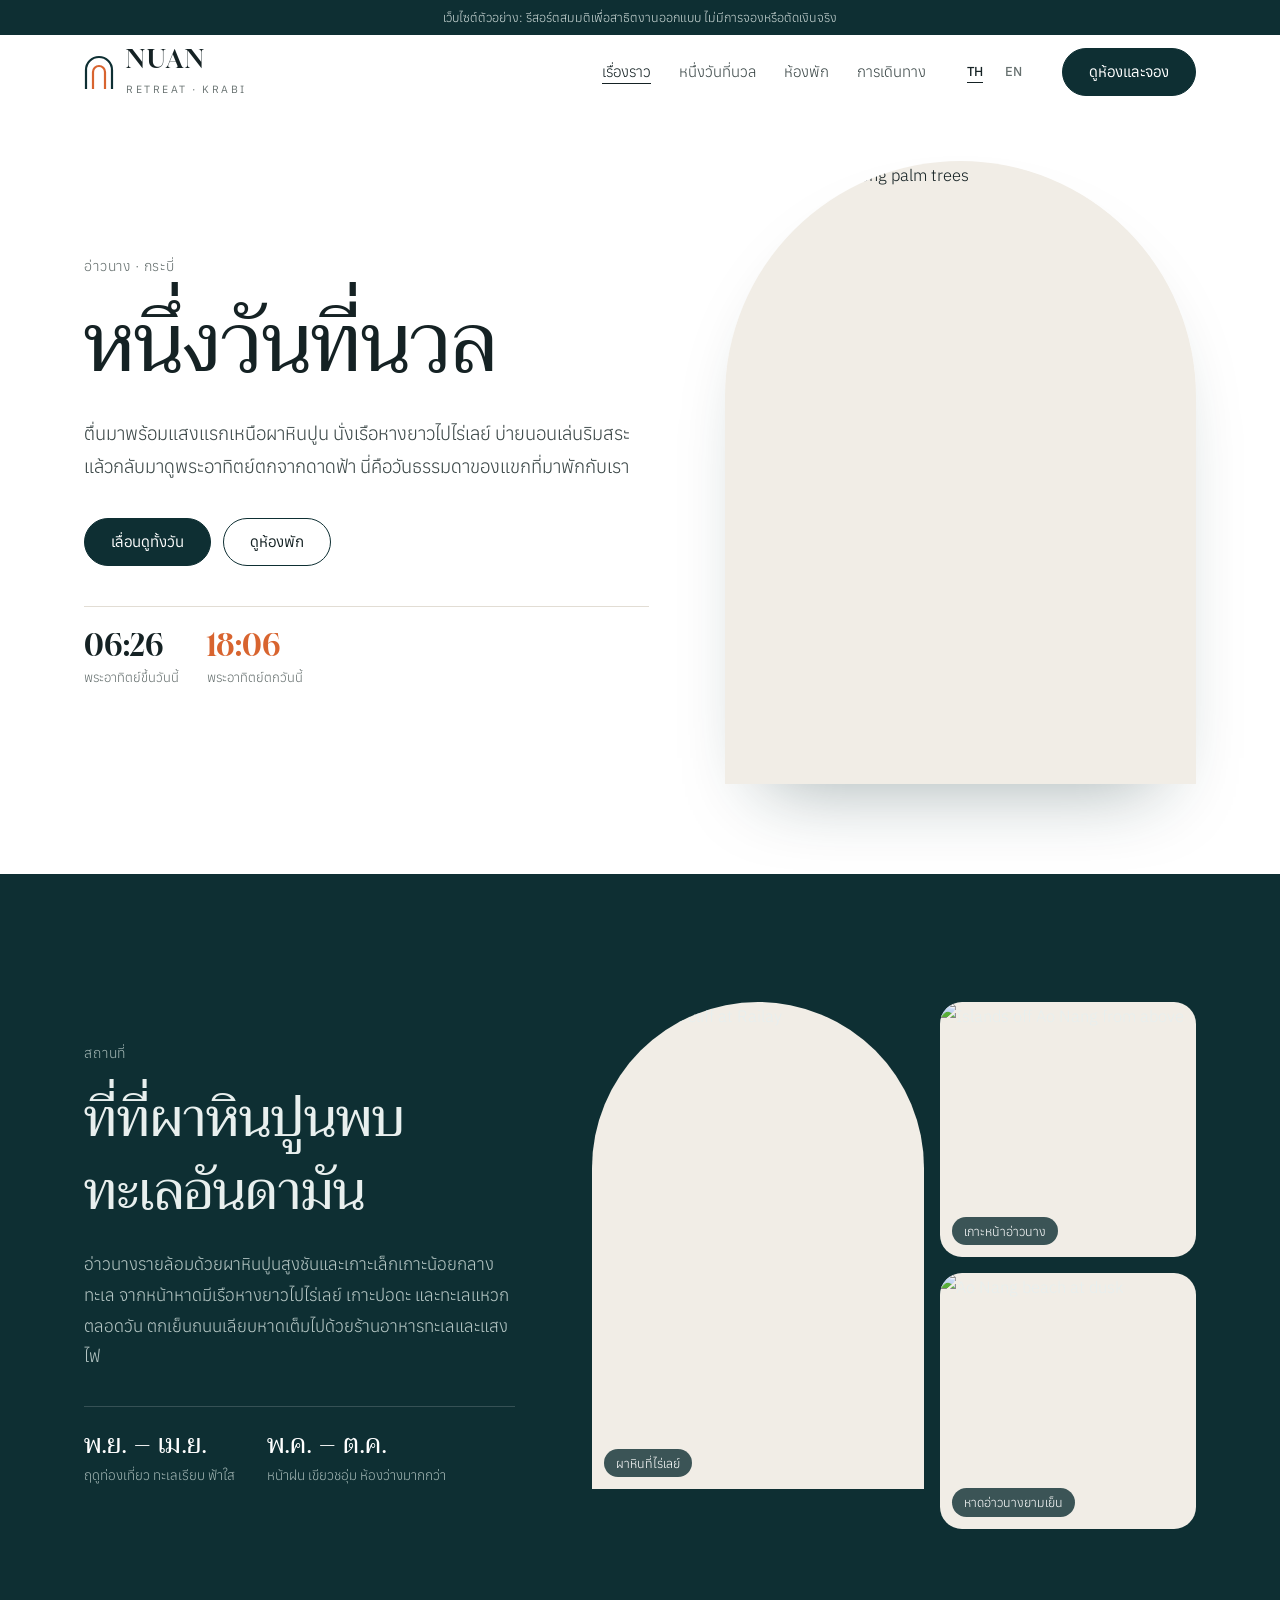
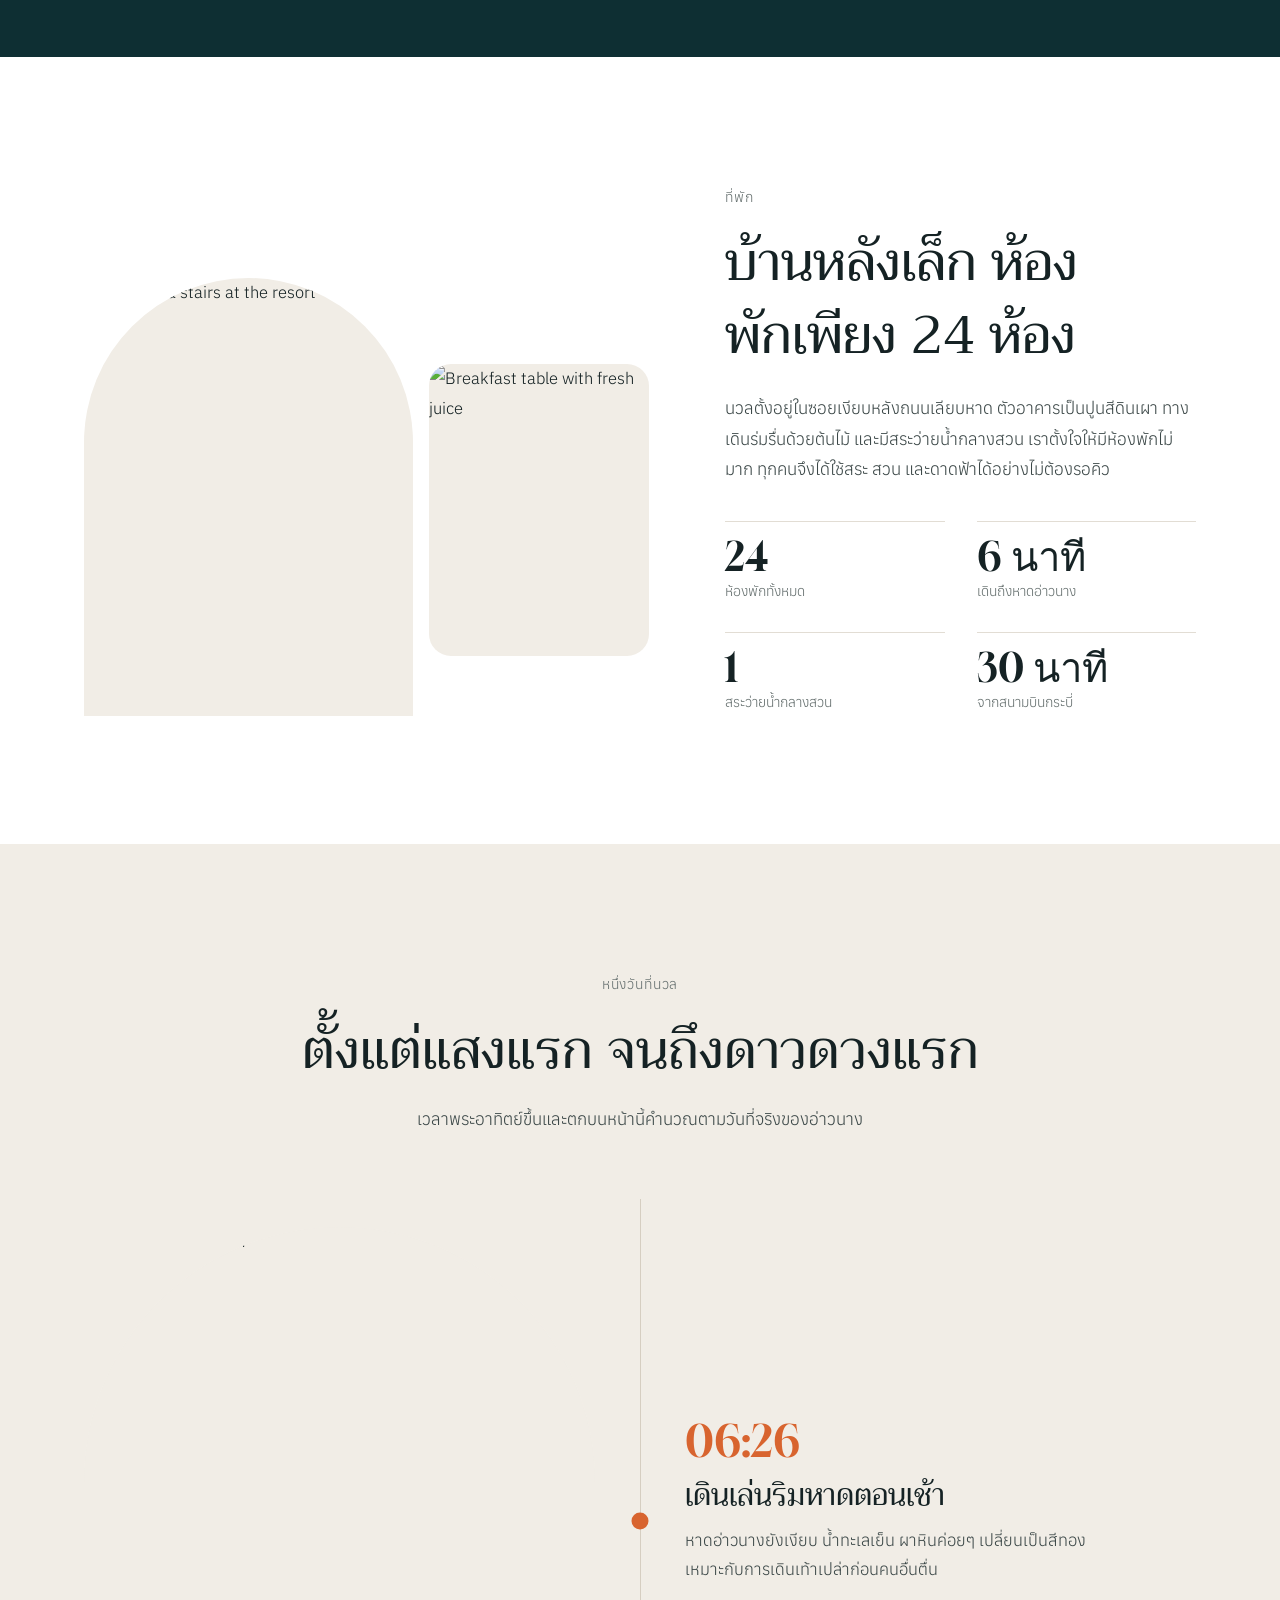
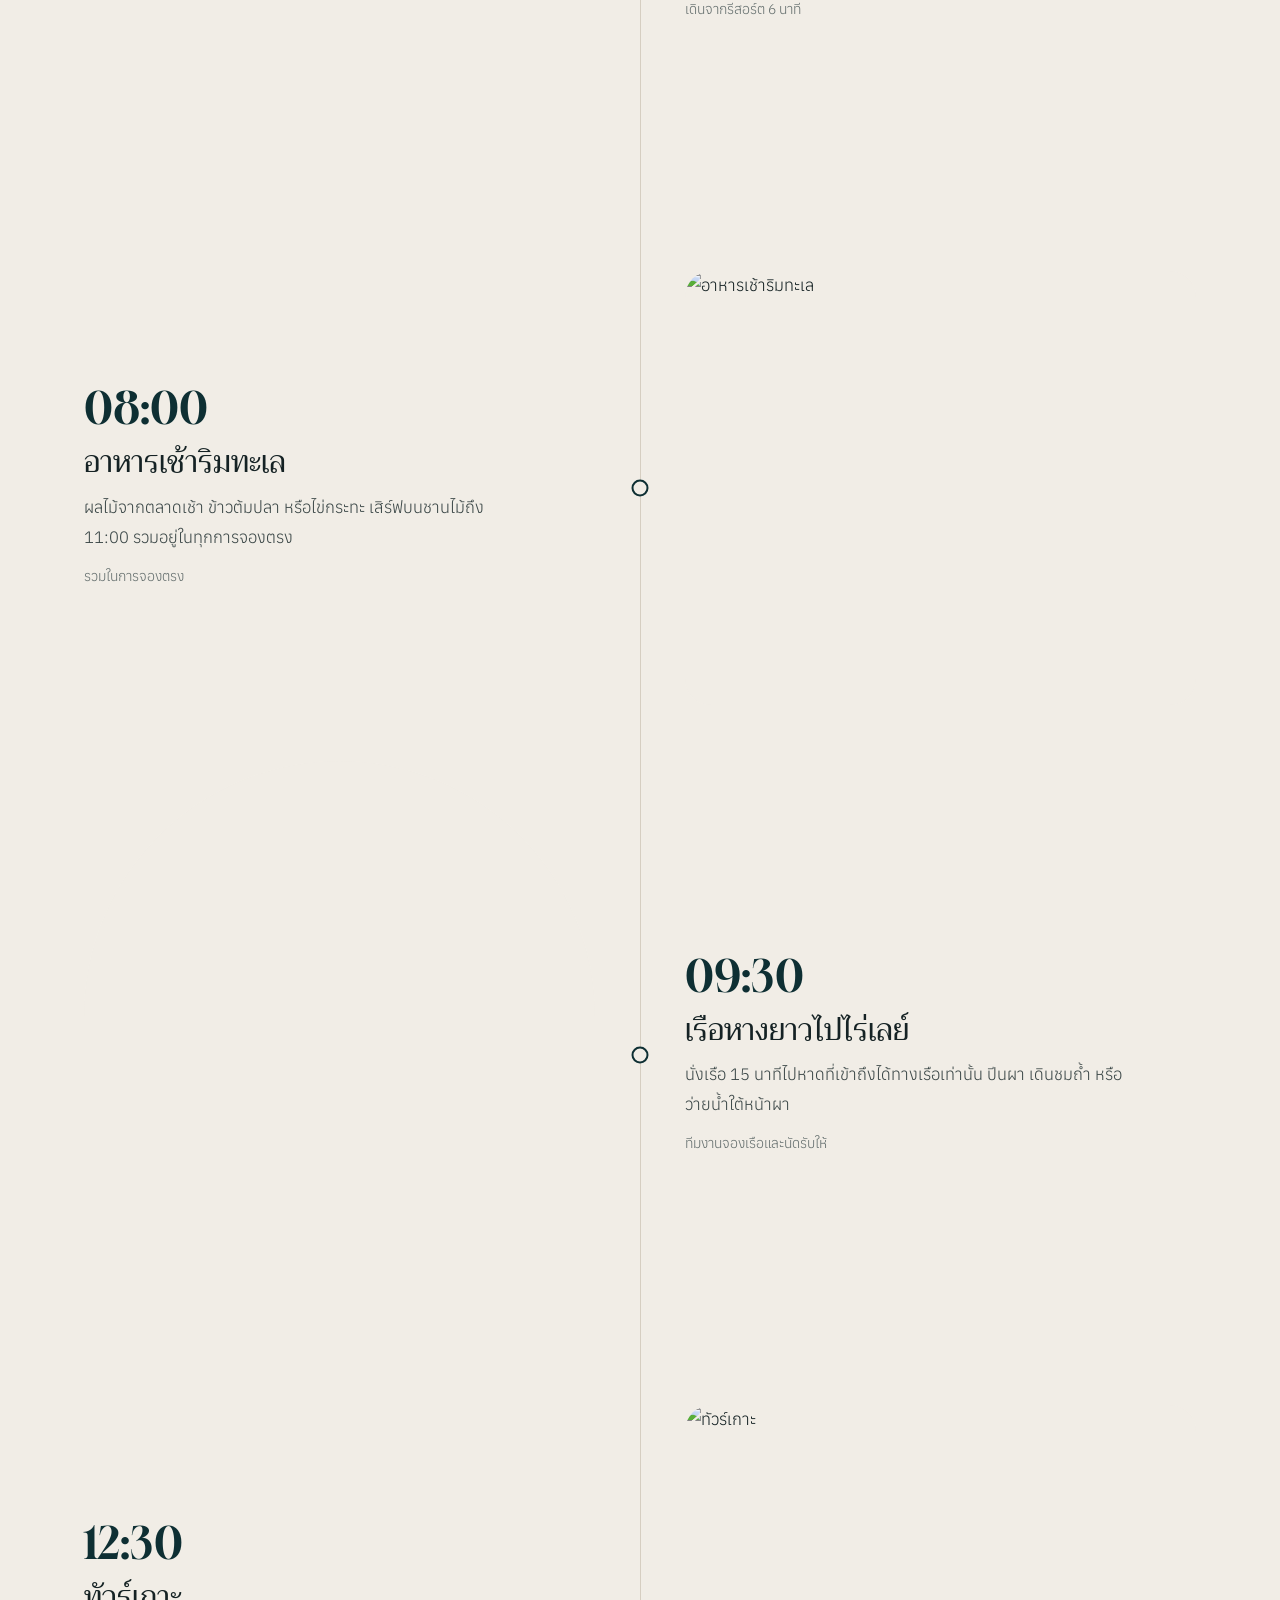
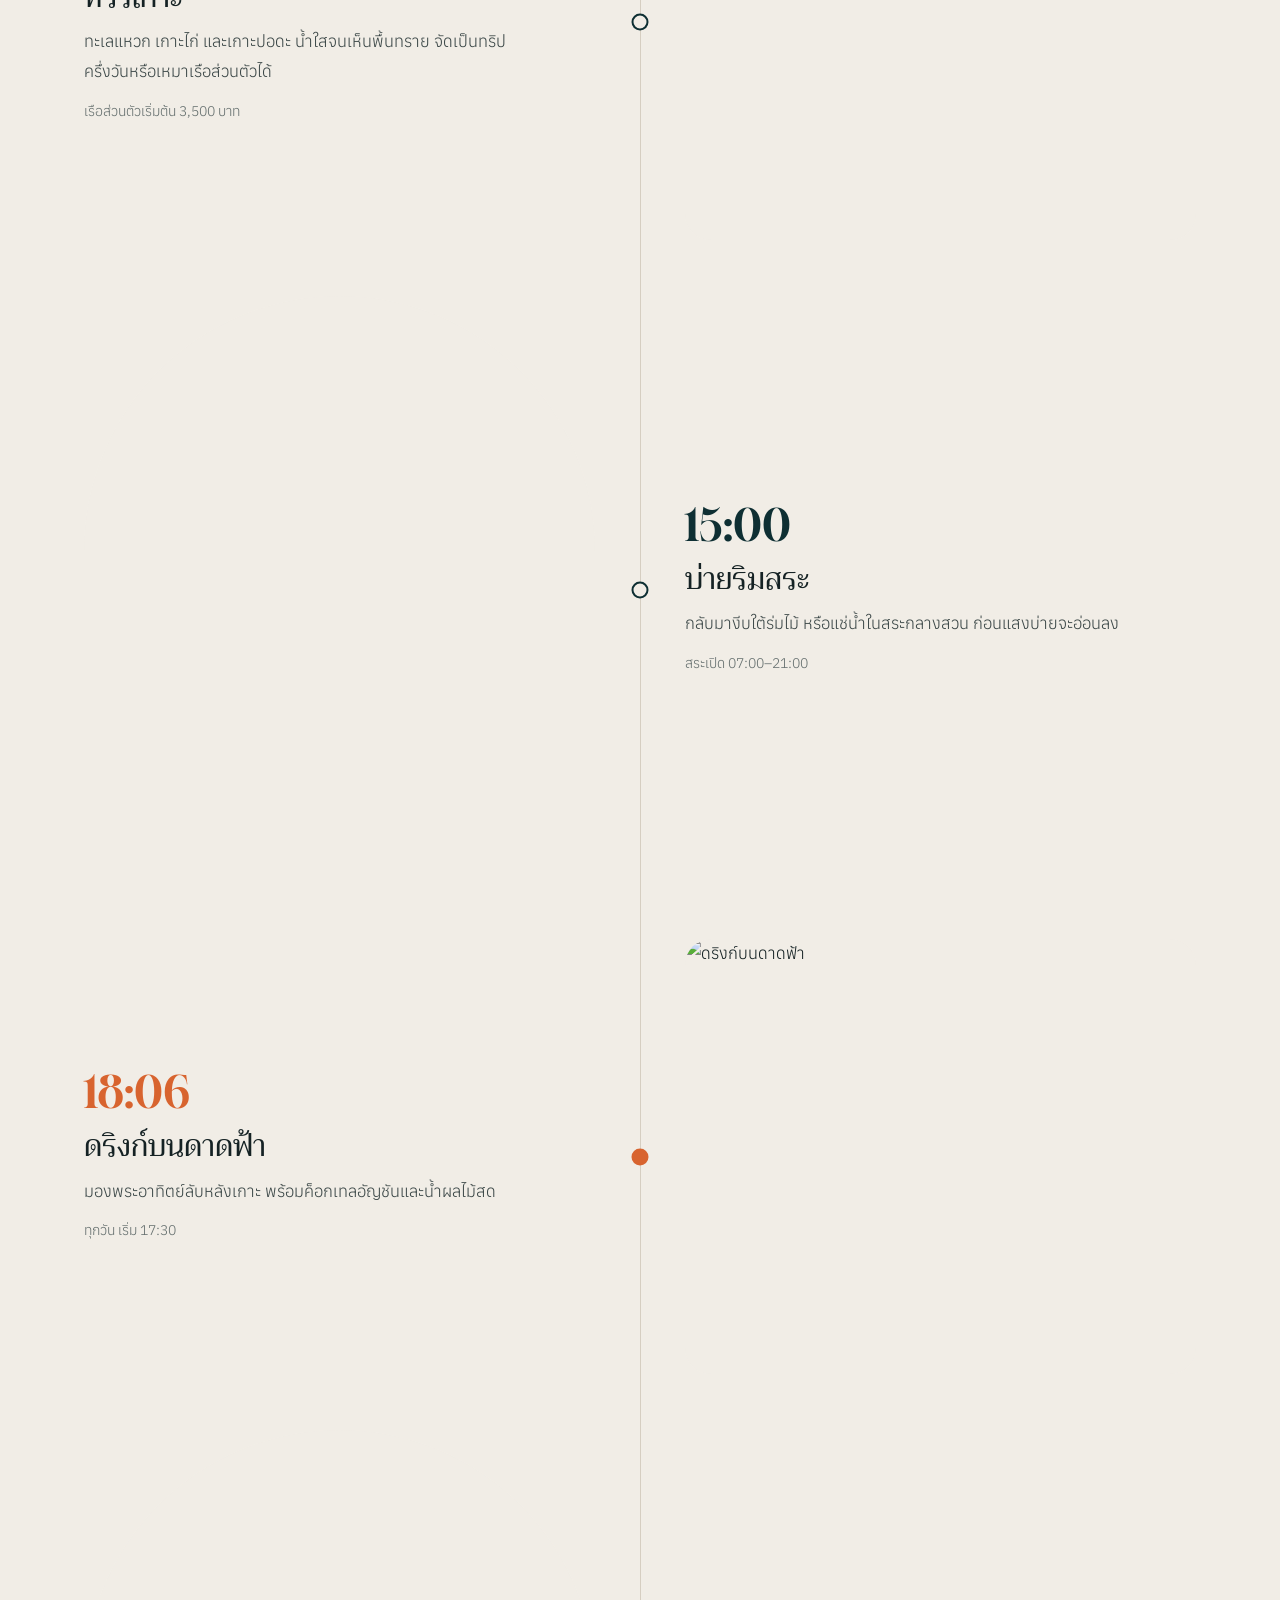
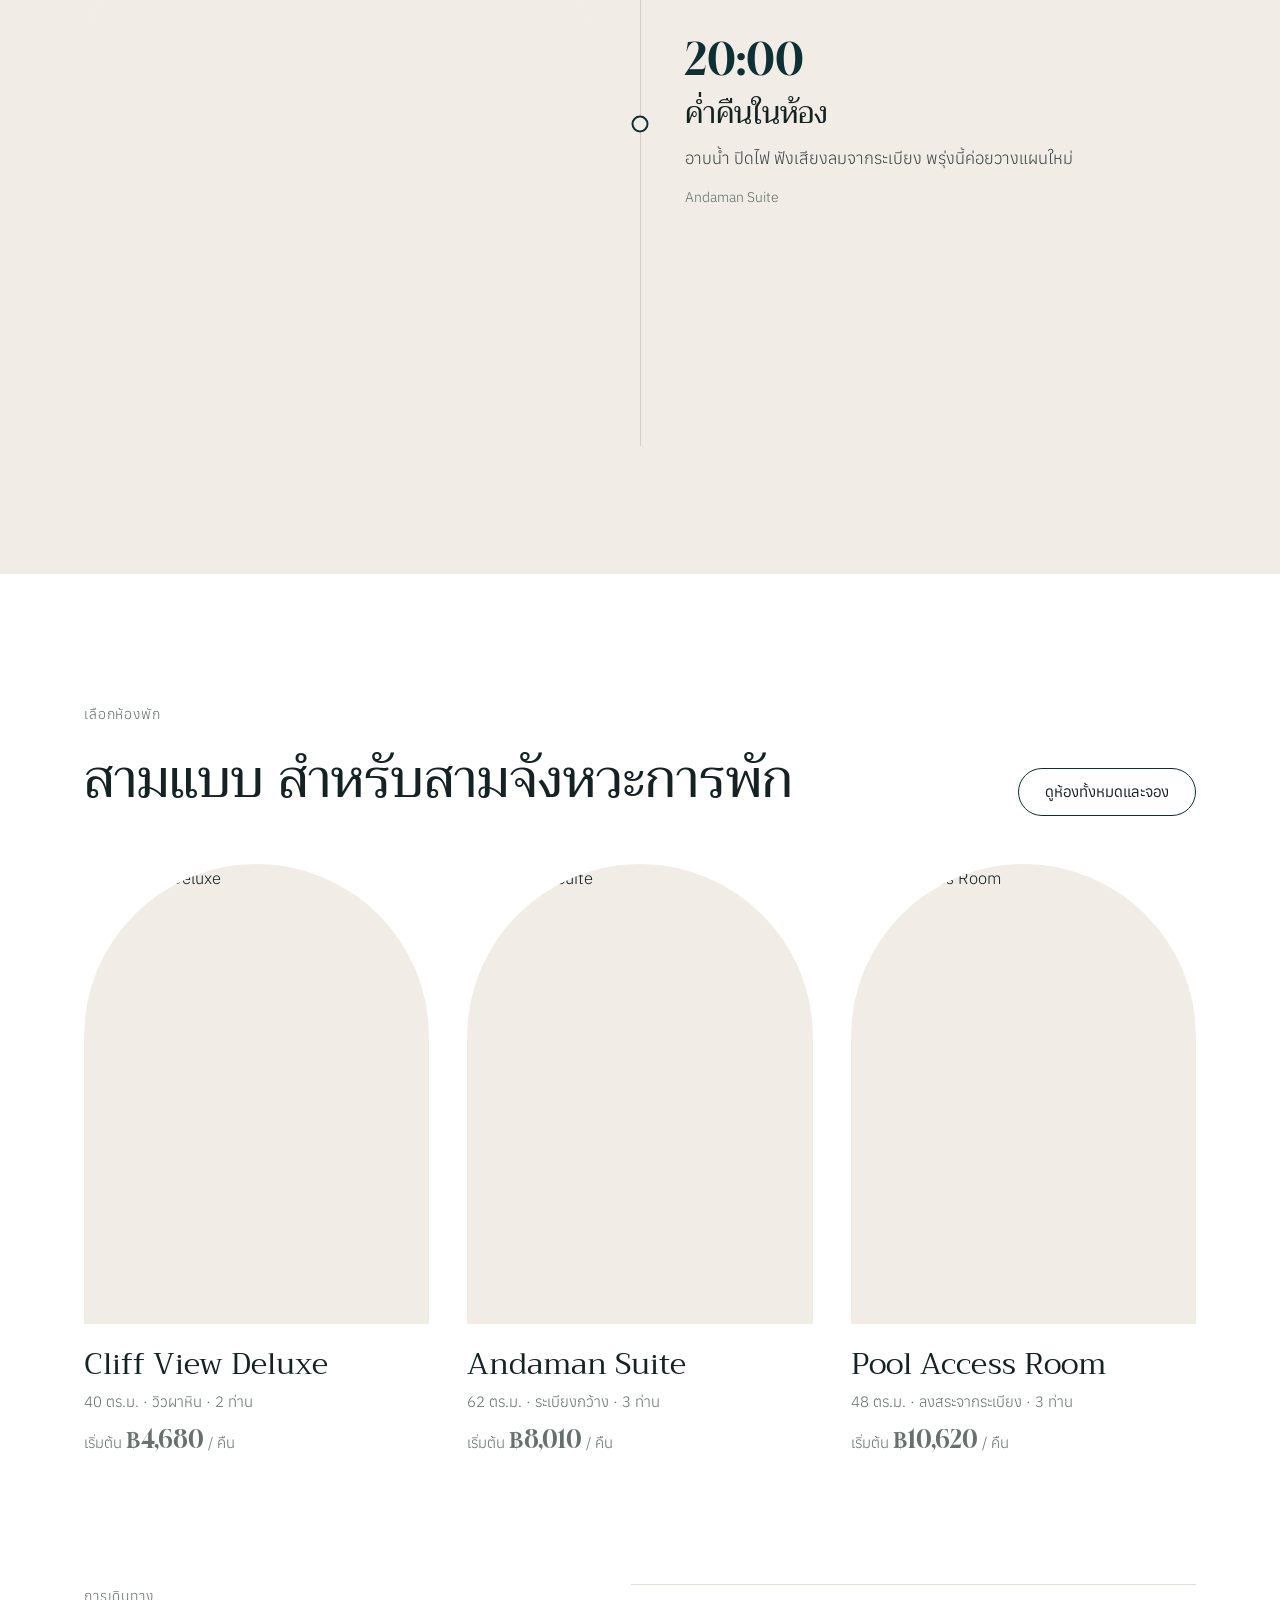
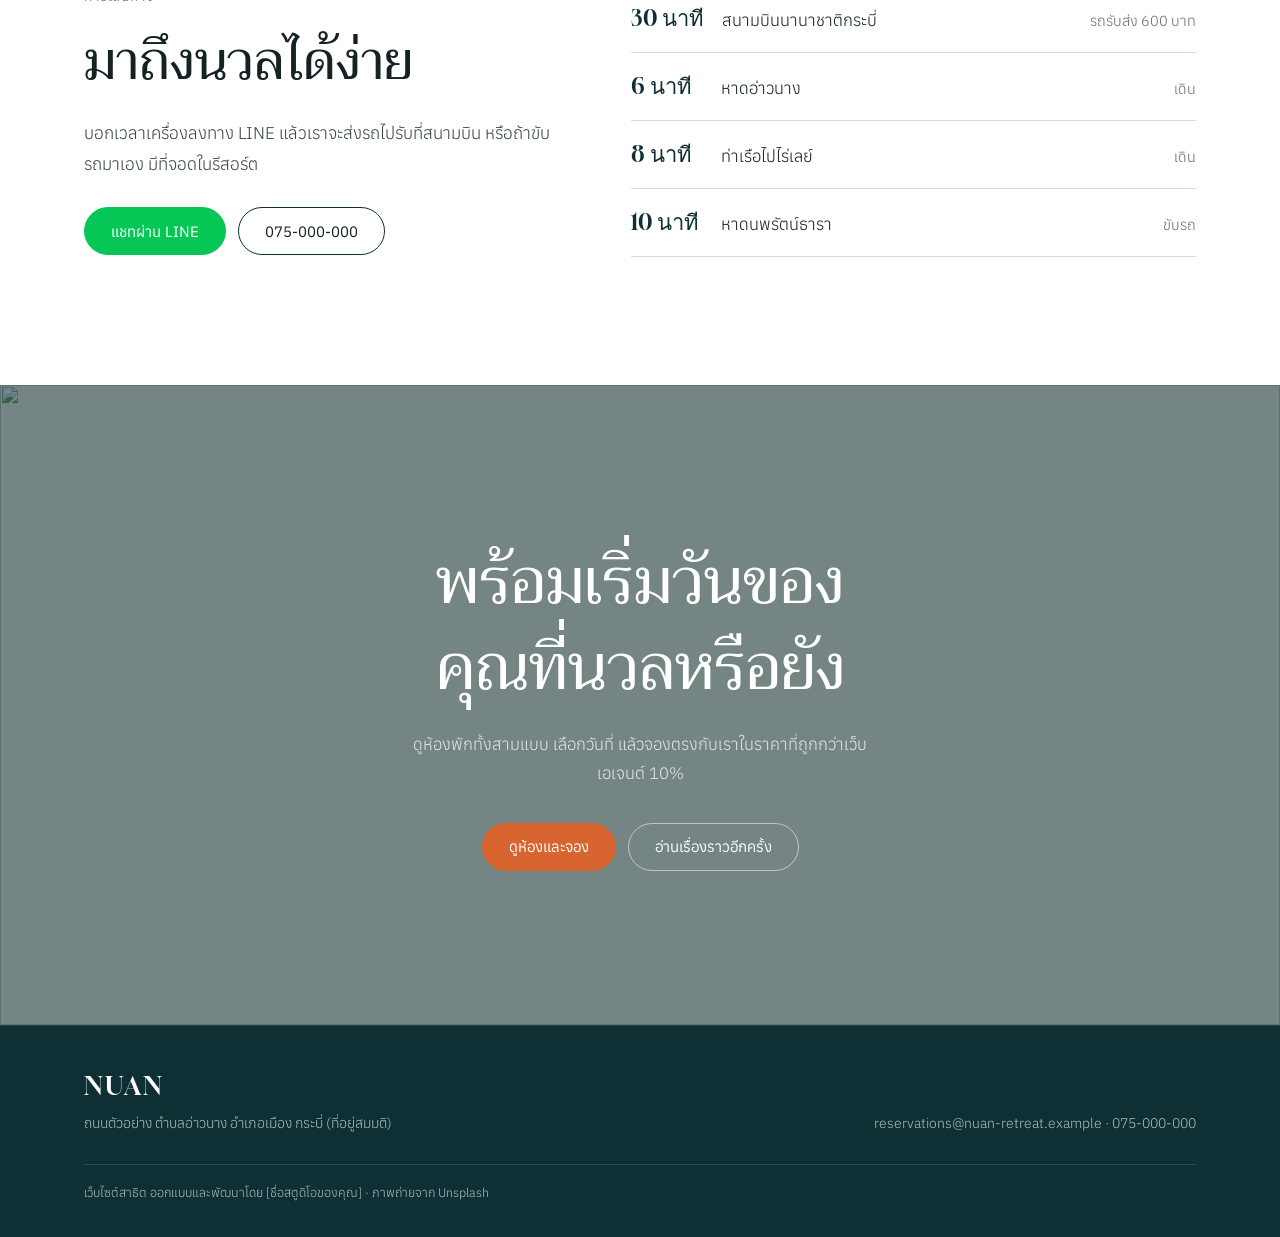
==== index.html @ e37513d9 "Update index.html" ====
<!DOCTYPE html>
<html lang="th">
<head>
<meta charset="utf-8">
<meta name="viewport" content="width=device-width,initial-scale=1">
<title>Nuan Retreat Krabi</title>
<meta name="description" content="Nuan Retreat — a small 24-room retreat in Ao Nang, Krabi. Demo website.">
<link rel="preconnect" href="https://fonts.googleapis.com">
<link rel="preconnect" href="https://fonts.gstatic.com" crossorigin>
<link href="https://fonts.googleapis.com/css2?family=Gloock&family=Trirong:wght@300;400;500&family=Anuphan:wght@300;400;500&display=swap" rel="stylesheet">
<style>
/* VOICE: a storyteller walking a guest through one day at the resort, calm and specific.
   IDEA: the limestone sea-caves of Railay; each photograph is seen through an arch, and the page is one day told hour by hour.
   PICTURE: a tall arched pool photograph opens the day; a timeline from today's real sunrise to after dark carries the story.
   COLOUR and TYPE: white, limestone #f1ede6, deep Andaman #0e2f33, sunset #d8642f for times and the main action; Gloock, Trirong, Anuphan.
   LAYOUT: hero, place, the house, a day timeline alternating left/right, rooms teaser, getting here, closing call to the rooms page. */
:root{color-scheme:light;--bg:#fff;--stone:#f1ede6;--ink:#152224;--soft:#66706f;--deep:#0e2f33;--sun:#d8642f;--line:#e2ddd4;--arch:1000px 1000px 0 0}
*{box-sizing:border-box;min-width:0}
html{scroll-behavior:smooth;scroll-padding-top:76px}
body{margin:0;background:var(--bg);color:var(--ink);font:300 16.5px/1.8 Anuphan,system-ui,sans-serif;overflow-x:clip;-webkit-font-smoothing:antialiased}
h1,h2,h3{font-family:Gloock,Trirong,serif;font-weight:400;line-height:1.08;margin:0;text-wrap:balance}
:lang(th) h1,:lang(th) h2,:lang(th) h3{font-family:Trirong,Gloock,serif;line-height:1.35}
h2{font-size:clamp(32px,4.2vw,54px)}h3{font-size:clamp(24px,2.4vw,30px)}
p{margin:0}a{color:inherit}
img{display:block;width:100%;height:100%;object-fit:cover;background:var(--stone)}
figure{margin:0;overflow:hidden;position:relative}
.wrap{max-width:1240px;margin:0 auto;padding:0 max(5vw,20px)}
.band{padding:clamp(72px,10vw,140px) 0}
.arch{border-radius:var(--arch)}
.kick{font-size:14px;color:var(--soft);letter-spacing:.06em;margin-bottom:16px}
.body{color:#3b4747;font-size:17px;max-width:52ch}
.demo{background:var(--deep);color:#c9d6d4;font-size:12.5px;text-align:center;padding:6px 14px}
nav{position:sticky;top:0;z-index:40;background:#ffffffeb;backdrop-filter:blur(10px);border-bottom:1px solid transparent;transition:border-color .3s}
nav.sc{border-color:var(--line)}
.nv{display:flex;align-items:center;gap:30px;height:74px}
.brand{text-decoration:none;display:flex;align-items:center;gap:12px;margin-right:auto}
.brand svg{width:30px;height:34px}
.brand b{font:400 25px/1 Gloock,serif;letter-spacing:.08em}
.brand small{display:block;font:400 10.5px Anuphan;letter-spacing:.24em;color:var(--soft);margin-top:5px}
.links{display:flex;gap:28px}.links a{text-decoration:none;font-size:15px;color:#3b4747}
.links a[aria-current]{color:var(--ink);text-decoration:underline;text-underline-offset:6px}
.lang{display:flex}.lang button{background:none;border:0;color:var(--soft);min-width:38px;min-height:42px;font:500 13px Anuphan;cursor:pointer}
.lang button[aria-pressed=true]{color:var(--ink);text-decoration:underline;text-underline-offset:6px}
.btn{display:inline-flex;align-items:center;justify-content:center;min-height:48px;padding:0 26px;border-radius:999px;border:1px solid var(--deep);background:var(--deep);color:#fff;font:400 15px Anuphan;cursor:pointer;text-decoration:none;transition:background .2s}
.btn:hover{background:#082024}
.btn.line{background:transparent;color:var(--ink)}.btn.line:hover{background:var(--stone)}
.btn.sun{background:var(--sun);border-color:var(--sun)}.btn.sun:hover{background:#bf5323}
.btn.ghost{background:transparent;color:#fff;border-color:#ffffff88}.btn.ghost:hover{background:#ffffff1a}
a:focus-visible,button:focus-visible{outline:2px solid var(--sun);outline-offset:3px}
/* hero */
.hero{padding:clamp(28px,4vw,56px) 0 clamp(56px,7vw,96px)}
.hg{display:grid;grid-template-columns:minmax(0,6fr) minmax(0,5fr);gap:clamp(32px,6vw,96px);align-items:center}
.hero h1{font-size:clamp(52px,7.4vw,108px)}
:lang(th) .hero h1{font-size:clamp(46px,6.4vw,92px);line-height:1.2}
.hero .body{margin-top:24px;font-size:18.5px}
.hero .acts{display:flex;gap:12px;flex-wrap:wrap;margin-top:34px}
.hero .arch{aspect-ratio:4/5.3;box-shadow:0 40px 80px -40px #0e2f3366}
.hero .arch img{animation:rise 1.8s cubic-bezier(.2,.7,.2,1) both}
@keyframes rise{from{transform:scale(1.12)}}
.today{display:flex;gap:28px;margin-top:40px;padding-top:22px;border-top:1px solid var(--line);flex-wrap:wrap}
.today b{display:block;font:400 30px/1.1 Gloock,serif}.today .s b{color:var(--sun)}
.today span{font-size:13px;color:var(--soft)}
/* place */
.place{background:var(--deep);color:#e8efee;overflow:hidden}
.place .body{color:#b5c6c4}
.pg{display:grid;grid-template-columns:minmax(0,5fr) minmax(0,7fr);gap:clamp(32px,6vw,96px);align-items:center}
.mosaic{display:grid;grid-template-columns:1.3fr 1fr;grid-template-rows:auto auto;gap:16px}
.mosaic figure:first-child{grid-row:1/3;aspect-ratio:3/4.4}
.mosaic figure:nth-child(2){aspect-ratio:1;border-radius:22px}
.mosaic figure:nth-child(3){aspect-ratio:1;border-radius:22px}
.cap{position:absolute;left:12px;bottom:12px;background:#0e2f33cc;color:#fff;font-size:12.5px;border-radius:999px;padding:3px 12px;white-space:nowrap}
.season{display:flex;gap:32px;flex-wrap:wrap;margin-top:34px;padding-top:22px;border-top:1px solid #ffffff2a}
.season b{display:block;font:400 26px/1.2 Gloock,serif;color:#fff}:lang(th) .season b{font-family:Trirong,serif}
.season span{font-size:13.5px;color:#9fb3b1}
/* house */
.hs{display:grid;grid-template-columns:minmax(0,6fr) minmax(0,5fr);gap:clamp(32px,6vw,96px);align-items:end}
.pair{display:grid;grid-template-columns:3fr 2fr;gap:16px;align-items:end}
.pair figure:first-child{aspect-ratio:3/4}.pair figure:last-child{aspect-ratio:3/4;border-radius:22px;margin-bottom:60px}
.facts{display:grid;grid-template-columns:repeat(2,minmax(0,1fr));gap:26px 32px;margin-top:36px}
.facts div{border-top:1px solid var(--line);padding-top:14px}
.facts b{display:block;font:400 40px/1 Gloock,serif}
.facts span{font-size:14px;color:var(--soft)}
/* day */
.day{background:var(--stone)}
.dayh{text-align:center;max-width:720px;margin:0 auto 64px}
.dayh .body{margin:18px auto 0;text-align:center}
.tl{position:relative}
.tl::before{content:"";position:absolute;left:50%;top:0;bottom:0;width:1px;background:#d6cec1}
.stop{display:grid;grid-template-columns:minmax(0,1fr) minmax(0,1fr);gap:clamp(40px,7vw,110px);align-items:center;padding:28px 0;position:relative}
.stop::after{content:"";position:absolute;left:50%;top:50%;width:13px;height:13px;border-radius:50%;background:var(--stone);border:2px solid var(--deep);transform:translate(-50%,-50%)}
.stop.sunrise::after,.stop.sunset::after{border-color:var(--sun);background:var(--sun)}
.stop figure{aspect-ratio:4/3.4;border-radius:26px}
.stop:nth-child(odd) figure{border-radius:var(--arch);aspect-ratio:4/4.6}
.stop:nth-child(even) figure{order:2}
.time{font:400 44px/1 Gloock,serif;color:var(--deep);margin-bottom:12px;white-space:nowrap}
.sunrise .time,.sunset .time{color:var(--sun)}
.stop p{color:#3b4747;margin-top:10px;max-width:44ch}
.stop .note{font-size:14px;color:var(--soft);margin-top:12px}
.reveal{opacity:0;transform:translateY(24px);transition:opacity .9s ease,transform .9s ease}
.reveal.in{opacity:1;transform:none}
/* rooms teaser */
.rhead{display:flex;justify-content:space-between;align-items:end;gap:24px;flex-wrap:wrap;margin-bottom:48px}
.rhead .body{color:var(--soft)}
.rooms{display:grid;grid-template-columns:repeat(3,minmax(0,1fr));gap:clamp(20px,3vw,40px)}
.room{text-decoration:none;display:block}
.room figure{aspect-ratio:3/4;border-radius:var(--arch)}
.room img{transition:transform .8s ease}.room:hover img{transform:scale(1.04)}
.room h3{margin-top:20px}
.room p{color:var(--soft);font-size:15px;margin-top:4px}
.room .from{margin-top:10px;font-size:15px}.room .from b{font:400 24px Gloock,serif}
/* getting here */
.gh{display:grid;grid-template-columns:minmax(0,5fr) minmax(0,6fr);gap:clamp(32px,6vw,96px);align-items:start}
.near{list-style:none;padding:0;margin:0}
.near li{display:grid;grid-template-columns:auto 1fr auto;gap:18px;align-items:baseline;padding:16px 0;border-bottom:1px solid var(--line)}
.near li:first-child{border-top:1px solid var(--line)}
.near b{font:400 22px Gloock,serif;color:var(--deep);white-space:nowrap;min-width:72px}
.near span:last-child{color:var(--soft);font-size:14.5px;text-align:right}
/* cta */
.cta{position:relative;color:#fff;background:var(--deep);overflow:hidden}
.cta img{position:absolute;inset:0;opacity:.45}
.cta .wrap{position:relative;text-align:center;padding-top:clamp(90px,12vw,170px);padding-bottom:clamp(90px,12vw,170px)}
.cta h2{font-size:clamp(36px,5vw,64px);max-width:16ch;margin:0 auto}
.cta p{color:#dfe8e7;margin:18px auto 0;max-width:46ch}
.cta .acts{display:flex;gap:12px;justify-content:center;flex-wrap:wrap;margin-top:34px}
footer{background:var(--deep);color:#a9bcba;font-size:14px;padding:48px 0 34px;border-top:1px solid #ffffff1a}
.ft{display:flex;justify-content:space-between;gap:24px;flex-wrap:wrap;align-items:end}
.ft .brand b{color:#fff}
.credit{margin-top:28px;padding-top:16px;border-top:1px solid #ffffff22;font-size:12.5px}
@media(max-width:960px){.links{display:none}.rooms{grid-template-columns:1fr 1fr}.pg,.hs,.gh{grid-template-columns:1fr}.pair figure:last-child{margin-bottom:0}}
@media(max-width:720px){.nv>.btn{display:none}.brand b{font-size:21px}.hg{grid-template-columns:1fr}.hero .arch{aspect-ratio:4/4.4}
.tl::before{left:7px}.stop{grid-template-columns:1fr;gap:18px;padding:24px 0 24px 30px}.stop::after{left:7px;top:34px}.stop:nth-child(even) figure{order:0}.stop:nth-child(odd) figure{aspect-ratio:4/3.6}.time{font-size:36px}
.rooms{grid-template-columns:1fr}.room figure{aspect-ratio:4/4.3}.mosaic figure:first-child{aspect-ratio:3/4.6}.facts b{font-size:34px}.near li{grid-template-columns:auto 1fr}.near span:last-child{grid-column:2;text-align:left;margin-top:-10px}}
@media(prefers-reduced-motion:reduce){.hero .arch img{animation:none}.reveal{opacity:1;transform:none;transition:none}html{scroll-behavior:auto}}
</style>
</head>
<body>
<div class="demo" data-t="demo"></div>
<nav id="nav"><div class="wrap nv">
  <a class="brand" href="index.html" aria-label="Nuan Retreat"><svg viewBox="0 0 30 34" aria-hidden="true"><path d="M2 34V15a13 13 0 0 1 26 0v19" fill="none" stroke="#0e2f33" stroke-width="2.2"/><path d="M9 34V17a6 6 0 0 1 12 0v17" fill="none" stroke="#d8642f" stroke-width="2.2"/></svg><span><b>NUAN</b><small>RETREAT · KRABI</small></span></a>
  <div class="links"><a href="index.html" aria-current="page" data-t="navStory"></a><a href="#day" data-t="navDay"></a><a href="rooms.html" data-t="navRooms"></a><a href="#here" data-t="navHere"></a></div>
  <div class="lang" role="group" aria-label="Language"><button type="button" data-l="th" aria-pressed="true">TH</button><button type="button" data-l="en" aria-pressed="false">EN</button></div>
  <a class="btn" href="rooms.html" data-t="navBook"></a>
</div></nav>

<header class="hero"><div class="wrap hg">
  <div>
    <p class="kick" data-t="heroKick"></p>
    <h1 data-t="heroH"></h1>
    <p class="body" data-t="heroP"></p>
    <div class="acts"><a class="btn" href="#day" data-t="heroA"></a><a class="btn line" href="rooms.html" data-t="heroB"></a></div>
    <div class="today" id="today"></div>
  </div>
  <figure class="arch"><img src="https://images.unsplash.com/photo-1511265753106-52a8e3488b70?auto=format&fit=crop&w=1400&q=80" alt="Pool pavilion among palm trees" fetchpriority="high"></figure>
</div></header>

<section class="band place"><div class="wrap pg">
  <div>
    <p class="kick" style="color:#9fb3b1" data-t="placeKick"></p>
    <h2 data-t="placeH"></h2>
    <p class="body" style="margin-top:22px" data-t="placeP"></p>
    <div class="season" id="season"></div>
  </div>
  <div class="mosaic">
    <figure class="arch"><img loading="lazy" src="https://images.unsplash.com/photo-1648648777033-c833d650aea7?auto=format&fit=crop&w=1000&q=80" alt="Limestone cliff at Railay"><span class="cap" data-t="cap1"></span></figure>
    <figure><img loading="lazy" src="https://images.unsplash.com/photo-1483683804023-6ccdb62f86ef?auto=format&fit=crop&w=700&q=80" alt="Islands off Ao Nang from above"><span class="cap" data-t="cap2"></span></figure>
    <figure><img loading="lazy" src="https://images.unsplash.com/photo-1722483537725-3807a1bb78c7?auto=format&fit=crop&w=700&q=80" alt="Ao Nang beach at dusk"><span class="cap" data-t="cap3"></span></figure>
  </div>
</div></section>

<section class="band"><div class="wrap hs">
  <div class="pair">
    <figure class="arch"><img loading="lazy" src="https://images.unsplash.com/photo-1762425430465-0d9f08d64147?auto=format&fit=crop&w=1000&q=80" alt="Terracotta stairs at the resort"></figure>
    <figure><img loading="lazy" src="https://images.unsplash.com/photo-1650201777491-c5baae006026?auto=format&fit=crop&w=700&q=80" alt="Breakfast table with fresh juice"></figure>
  </div>
  <div>
    <p class="kick" data-t="houseKick"></p>
    <h2 data-t="houseH"></h2>
    <p class="body" style="margin-top:22px" data-t="houseP"></p>
    <div class="facts" id="facts"></div>
  </div>
</div></section>

<section class="band day" id="day"><div class="wrap">
  <div class="dayh"><p class="kick" data-t="dayKick"></p><h2 data-t="dayH"></h2><p class="body" data-t="dayP"></p></div>
  <div class="tl" id="tl"></div>
</div></section>

<section class="band" id="rooms"><div class="wrap">
  <div class="rhead"><div><p class="kick" data-t="roomsKick"></p><h2 data-t="roomsH"></h2></div><a class="btn line" href="rooms.html" data-t="roomsAll"></a></div>
  <div class="rooms" id="roomList"></div>
</div></section>

<section class="band" id="here" style="padding-top:0"><div class="wrap gh">
  <div>
    <p class="kick" data-t="hereKick"></p>
    <h2 data-t="hereH"></h2>
    <p class="body" style="margin-top:20px" data-t="hereP"></p>
    <div style="display:flex;gap:12px;flex-wrap:wrap;margin-top:28px"><a class="btn" style="background:#06c755;border-color:#06c755" href="https://line.me/" target="_blank" rel="noopener" data-t="lineBtn"></a><span class="btn line" style="cursor:default">075-000-000</span></div>
  </div>
  <ul class="near" id="near"></ul>
</div></section>

<section class="cta">
  <img loading="lazy" src="https://images.unsplash.com/photo-1753032507946-14ad6832b102?auto=format&fit=crop&w=1800&q=70" alt="">
  <div class="wrap"><h2 data-t="ctaH"></h2><p data-t="ctaP"></p><div class="acts"><a class="btn sun" href="rooms.html" data-t="ctaA"></a><a class="btn ghost" href="#day" data-t="ctaB"></a></div></div>
</section>

<footer><div class="wrap">
  <div class="ft"><div><span class="brand"><b>NUAN</b></span><p style="margin-top:12px" data-t="addr"></p></div><p>reservations@nuan-retreat.example · 075-000-000</p></div>
  <div class="credit"><span data-t="foot"></span></div>
</div></footer>

<script>
{
const U=(id,w)=>`https://images.unsplash.com/${id}?auto=format&fit=crop&w=${w}&q=80`;
/* Sunrise/sunset for Ao Nang (8.03N, 98.82E, UTC+7), NOAA approximation */
function sun(d){const rad=Math.PI/180,lat=8.032,lon=98.823,tz=7;
  const N=Math.floor((d-new Date(d.getFullYear(),0,0))/864e5),g=2*Math.PI/365*(N-1);
  const eq=229.18*(.000075+.001868*Math.cos(g)-.032077*Math.sin(g)-.014615*Math.cos(2*g)-.040849*Math.sin(2*g));
  const de=.006918-.399912*Math.cos(g)+.070257*Math.sin(g)-.006758*Math.cos(2*g)+.000907*Math.sin(2*g)-.002697*Math.cos(3*g)+.00148*Math.sin(3*g);
  const ha=Math.acos(Math.cos(90.833*rad)/(Math.cos(lat*rad)*Math.cos(de))-Math.tan(lat*rad)*Math.tan(de))/rad;
  const t=m=>{m=Math.round(((m%1440)+1440)%1440);return `${String(Math.floor(m/60)).padStart(2,"0")}:${String(m%60).padStart(2,"0")}`};
  return [t(720-4*(lon+ha)-eq+tz*60),t(720-4*(lon-ha)-eq+tz*60)]}
const [RISE,SET]=sun(new Date());

const T={
th:{demo:"เว็บไซต์ตัวอย่าง: รีสอร์ตสมมติเพื่อสาธิตงานออกแบบ ไม่มีการจองหรือตัดเงินจริง",navStory:"เรื่องราว",navDay:"หนึ่งวันที่นวล",navRooms:"ห้องพัก",navHere:"การเดินทาง",navBook:"ดูห้องและจอง",
heroKick:"อ่าวนาง · กระบี่",heroH:"หนึ่งวันที่นวล",
heroP:"ตื่นมาพร้อมแสงแรกเหนือผาหินปูน นั่งเรือหางยาวไปไร่เลย์ บ่ายนอนเล่นริมสระ แล้วกลับมาดูพระอาทิตย์ตกจากดาดฟ้า นี่คือวันธรรมดาของแขกที่มาพักกับเรา",
heroA:"เลื่อนดูทั้งวัน",heroB:"ดูห้องพัก",rise:"พระอาทิตย์ขึ้นวันนี้",set:"พระอาทิตย์ตกวันนี้",
placeKick:"สถานที่",placeH:"ที่ที่ผาหินปูนพบทะเลอันดามัน",
placeP:"อ่าวนางรายล้อมด้วยผาหินปูนสูงชันและเกาะเล็กเกาะน้อยกลางทะเล จากหน้าหาดมีเรือหางยาวไปไร่เลย์ เกาะปอดะ และทะเลแหวกตลอดวัน ตกเย็นถนนเลียบหาดเต็มไปด้วยร้านอาหารทะเลและแสงไฟ",
cap1:"ผาหินที่ไร่เลย์",cap2:"เกาะหน้าอ่าวนาง",cap3:"หาดอ่าวนางยามเย็น",
season:[["พ.ย. – เม.ย.","ฤดูท่องเที่ยว ทะเลเรียบ ฟ้าใส"],["พ.ค. – ต.ค.","หน้าฝน เขียวชอุ่ม ห้องว่างมากกว่า"]],
houseKick:"ที่พัก",houseH:"บ้านหลังเล็ก ห้องพักเพียง 24 ห้อง",
houseP:"นวลตั้งอยู่ในซอยเงียบหลังถนนเลียบหาด ตัวอาคารเป็นปูนสีดินเผา ทางเดินร่มรื่นด้วยต้นไม้ และมีสระว่ายน้ำกลางสวน เราตั้งใจให้มีห้องพักไม่มาก ทุกคนจึงได้ใช้สระ สวน และดาดฟ้าได้อย่างไม่ต้องรอคิว",
facts:[["24","ห้องพักทั้งหมด"],["6 นาที","เดินถึงหาดอ่าวนาง"],["1","สระว่ายน้ำกลางสวน"],["30 นาที","จากสนามบินกระบี่"]],
dayKick:"หนึ่งวันที่นวล",dayH:"ตั้งแต่แสงแรก จนถึงดาวดวงแรก",dayP:"เวลาพระอาทิตย์ขึ้นและตกบนหน้านี้คำนวณตามวันที่จริงของอ่าวนาง",
stops:[
 ["sunrise","RISE","เดินเล่นริมหาดตอนเช้า","หาดอ่าวนางยังเงียบ น้ำทะเลเย็น ผาหินค่อยๆ เปลี่ยนเป็นสีทอง เหมาะกับการเดินเท้าเปล่าก่อนคนอื่นตื่น","photo-1722483537725-3807a1bb78c7","เดินจากรีสอร์ต 6 นาที"],
 ["","08:00","อาหารเช้าริมทะเล","ผลไม้จากตลาดเช้า ข้าวต้มปลา หรือไข่กระทะ เสิร์ฟบนชานไม้ถึง 11:00 รวมอยู่ในทุกการจองตรง","photo-1568853810078-71e3a4868f61","รวมในการจองตรง"],
 ["","09:30","เรือหางยาวไปไร่เลย์","นั่งเรือ 15 นาทีไปหาดที่เข้าถึงได้ทางเรือเท่านั้น ปีนผา เดินชมถ้ำ หรือว่ายน้ำใต้หน้าผา","photo-1648648777033-c833d650aea7","ทีมงานจองเรือและนัดรับให้"],
 ["","12:30","ทัวร์เกาะ","ทะเลแหวก เกาะไก่ และเกาะปอดะ น้ำใสจนเห็นพื้นทราย จัดเป็นทริปครึ่งวันหรือเหมาเรือส่วนตัวได้","photo-1483683804023-6ccdb62f86ef","เรือส่วนตัวเริ่มต้น 3,500 บาท"],
 ["","15:00","บ่ายริมสระ","กลับมางีบใต้ร่มไม้ หรือแช่น้ำในสระกลางสวน ก่อนแสงบ่ายจะอ่อนลง","photo-1669741043336-36eb9c3db071","สระเปิด 07:00–21:00"],
 ["sunset","SET","ดริงก์บนดาดฟ้า","มองพระอาทิตย์ลับหลังเกาะ พร้อมค็อกเทลอัญชันและน้ำผลไม้สด","photo-1753032507946-14ad6832b102","ทุกวัน เริ่ม 17:30"],
 ["","20:00","ค่ำคืนในห้อง","อาบน้ำ ปิดไฟ ฟังเสียงลมจากระเบียง พรุ่งนี้ค่อยวางแผนใหม่","photo-1729606188713-814d1b7bf893","Andaman Suite"]],
roomsKick:"เลือกห้องพัก",roomsH:"สามแบบ สำหรับสามจังหวะการพัก",roomsAll:"ดูห้องทั้งหมดและจอง",from:"เริ่มต้น",perN:"/ คืน",
hereKick:"การเดินทาง",hereH:"มาถึงนวลได้ง่าย",hereP:"บอกเวลาเครื่องลงทาง LINE แล้วเราจะส่งรถไปรับที่สนามบิน หรือถ้าขับรถมาเอง มีที่จอดในรีสอร์ต",
near:[["30 นาที","สนามบินนานาชาติกระบี่","รถรับส่ง 600 บาท"],["6 นาที","หาดอ่าวนาง","เดิน"],["8 นาที","ท่าเรือไปไร่เลย์","เดิน"],["10 นาที","หาดนพรัตน์ธารา","ขับรถ"]],
lineBtn:"แชทผ่าน LINE",ctaH:"พร้อมเริ่มวันของคุณที่นวลหรือยัง",ctaP:"ดูห้องพักทั้งสามแบบ เลือกวันที่ แล้วจองตรงกับเราในราคาที่ถูกกว่าเว็บเอเจนต์ 10%",ctaA:"ดูห้องและจอง",ctaB:"อ่านเรื่องราวอีกครั้ง",
addr:"ถนนตัวอย่าง ตำบลอ่าวนาง อำเภอเมือง กระบี่ (ที่อยู่สมมติ)",foot:"เว็บไซต์สาธิต ออกแบบและพัฒนาโดย [ชื่อสตูดิโอของคุณ] · ภาพถ่ายจาก Unsplash"},
en:{demo:"Demo website: a fictional resort built to show the design. No real bookings or charges.",navStory:"Our story",navDay:"A day at Nuan",navRooms:"Rooms",navHere:"Getting here",navBook:"Rooms & booking",
heroKick:"Ao Nang · Krabi",heroH:"A day at Nuan",
heroP:"Wake to first light over the limestone, take a longtail to Railay, laze by the pool all afternoon, then watch the sun go down from the roof. An ordinary day for our guests.",
heroA:"Walk through the day",heroB:"See the rooms",rise:"Sunrise today",set:"Sunset today",
placeKick:"The place",placeH:"Where limestone meets the Andaman",
placeP:"Ao Nang is ringed by sheer limestone cliffs and small islands. Longtail boats leave the beach all day for Railay, Koh Poda and the sandbar islands. In the evening the beach road fills with seafood grills and lights.",
cap1:"Cliffs at Railay",cap2:"Islands off Ao Nang",cap3:"Ao Nang beach at dusk",
season:[["Nov – Apr","High season, calm seas, clear skies"],["May – Oct","Green season, lush and quieter"]],
houseKick:"The house",houseH:"A small house of 24 rooms",
houseP:"Nuan sits on a quiet lane behind the beach road: clay-coloured walls, shaded paths and a pool in the middle of the garden. We keep the room count low, so the pool, garden and roof never feel crowded.",
facts:[["24","rooms in total"],["6 min","walk to Ao Nang beach"],["1","garden pool"],["30 min","from Krabi airport"]],
dayKick:"A day at Nuan",dayH:"From first light to first star",dayP:"Sunrise and sunset on this page are calculated for Ao Nang on today's date.",
stops:[
 ["sunrise","RISE","A walk on the beach","Ao Nang is still quiet, the water cool, the cliffs turning gold. Best done barefoot, before anyone else is up.","photo-1722483537725-3807a1bb78c7","6 min walk from the resort"],
 ["","08:00","Breakfast by the sea","Fruit from the morning market, rice soup with fish or eggs in the pan, served on the deck until 11:00.","photo-1568853810078-71e3a4868f61","Included when you book direct"],
 ["","09:30","Longtail to Railay","Fifteen minutes by boat to a beach you can only reach by sea. Climb, explore the caves, or swim beneath the cliffs.","photo-1648648777033-c833d650aea7","We book the boat and your pick-up"],
 ["","12:30","Island hopping","The sandbar at Talay Waek, Chicken Island and Koh Poda, with water clear to the sand. Half-day trips or a private boat.","photo-1483683804023-6ccdb62f86ef","Private boat from 3,500 THB"],
 ["","15:00","Afternoon by the pool","Back for a nap in the shade or a swim in the garden pool before the light softens.","photo-1669741043336-36eb9c3db071","Pool open 07:00–21:00"],
 ["sunset","SET","Drinks on the roof","Watch the sun drop behind the islands with a butterfly-pea cocktail or fresh juice.","photo-1753032507946-14ad6832b102","Daily from 17:30"],
 ["","20:00","Night in your room","Shower, lights low, the breeze from the balcony. Tomorrow can wait.","photo-1729606188713-814d1b7bf893","Andaman Suite"]],
roomsKick:"Choose your room",roomsH:"Three rooms for three ways to stay",roomsAll:"See all rooms and book",from:"From",perN:"/ night",
hereKick:"Getting here",hereH:"Easy to reach",hereP:"Send us your flight time on LINE and we'll meet you at the airport. Driving yourself? There's parking on site.",
near:[["30 min","Krabi International Airport","Transfer 600 THB"],["6 min","Ao Nang beach","On foot"],["8 min","Boats to Railay","On foot"],["10 min","Noppharat Thara beach","By car"]],
lineBtn:"Chat on LINE",ctaH:"Ready to start your day at Nuan?",ctaP:"See all three rooms, pick your dates and book direct for 10% less than on travel sites.",ctaA:"Rooms & booking",ctaB:"Read the story again",
addr:"Sample Road, Ao Nang, Mueang Krabi (fictional address)",foot:"Demo website designed and built by [your studio name] · Photographs from Unsplash"}};

const rooms=[["deluxe","Cliff View Deluxe","photo-1617325247661-675ab4b64ae2",4680,{th:"40 ตร.ม. · วิวผาหิน · 2 ท่าน",en:"40 m² · cliff view · sleeps 2"}],
 ["suite","Andaman Suite","photo-1729606188713-814d1b7bf893",8010,{th:"62 ตร.ม. · ระเบียงกว้าง · 3 ท่าน",en:"62 m² · wide balcony · sleeps 3"}],
 ["pool","Pool Access Room","photo-1669741043336-36eb9c3db071",10620,{th:"48 ตร.ม. · ลงสระจากระเบียง · 3 ท่าน",en:"48 m² · step into the pool · sleeps 3"}]];

let L="th";try{L=localStorage.getItem("nuan-lang")||"th"}catch(e){}
const $=s=>document.querySelector(s);
const baht=n=>(L==="th"?"฿":"THB ")+n.toLocaleString("en-US");
let io;
function render(){
  const t=T[L];document.documentElement.lang=L;
  document.querySelectorAll("[data-t]").forEach(e=>{const v=t[e.dataset.t];if(typeof v==="string")e.textContent=v});
  document.querySelectorAll(".lang button").forEach(b=>b.setAttribute("aria-pressed",b.dataset.l===L));
  $("#today").innerHTML=`<div><b>${RISE}</b><span>${t.rise}</span></div><div class="s"><b>${SET}</b><span>${t.set}</span></div>`;
  $("#season").innerHTML=t.season.map(s=>`<div><b>${s[0]}</b><span>${s[1]}</span></div>`).join("");
  $("#facts").innerHTML=t.facts.map(f=>`<div><b>${f[0]}</b><span>${f[1]}</span></div>`).join("");
  $("#tl").innerHTML=t.stops.map(s=>`<article class="stop ${s[0]} reveal"><figure><img loading="lazy" src="${U(s[4],1000)}" alt="${s[2]}"></figure><div><div class="time">${s[1]==="RISE"?RISE:s[1]==="SET"?SET:s[1]}</div><h3>${s[2]}</h3><p>${s[3]}</p><p class="note">${s[5]}</p></div></article>`).join("");
  $("#roomList").innerHTML=rooms.map(r=>`<a class="room" href="rooms.html#${r[0]}"><figure><img loading="lazy" src="${U(r[2],900)}" alt="${r[1]}"></figure><h3>${r[1]}</h3><p>${r[4][L]}</p><p class="from">${t.from} <b>${baht(r[3])}</b> ${t.perN}</p></a>`).join("");
  $("#near").innerHTML=t.near.map(n=>`<li><b>${n[0]}</b><span>${n[1]}</span><span>${n[2]}</span></li>`).join("");
  if(io)io.disconnect();
  if("IntersectionObserver" in window){io=new IntersectionObserver(es=>es.forEach(e=>{if(e.isIntersecting){e.target.classList.add("in");io.unobserve(e.target)}}),{threshold:.15});document.querySelectorAll(".reveal").forEach(el=>io.observe(el))}
  else document.querySelectorAll(".reveal").forEach(el=>el.classList.add("in"));
}
const nav=$("#nav");addEventListener("scroll",()=>nav.classList.toggle("sc",scrollY>10),{passive:true});
document.querySelectorAll(".lang button").forEach(b=>b.onclick=()=>{L=b.dataset.l;try{localStorage.setItem("nuan-lang",L)}catch(e){}render()});
render();
}
</script>
</body>
</html>
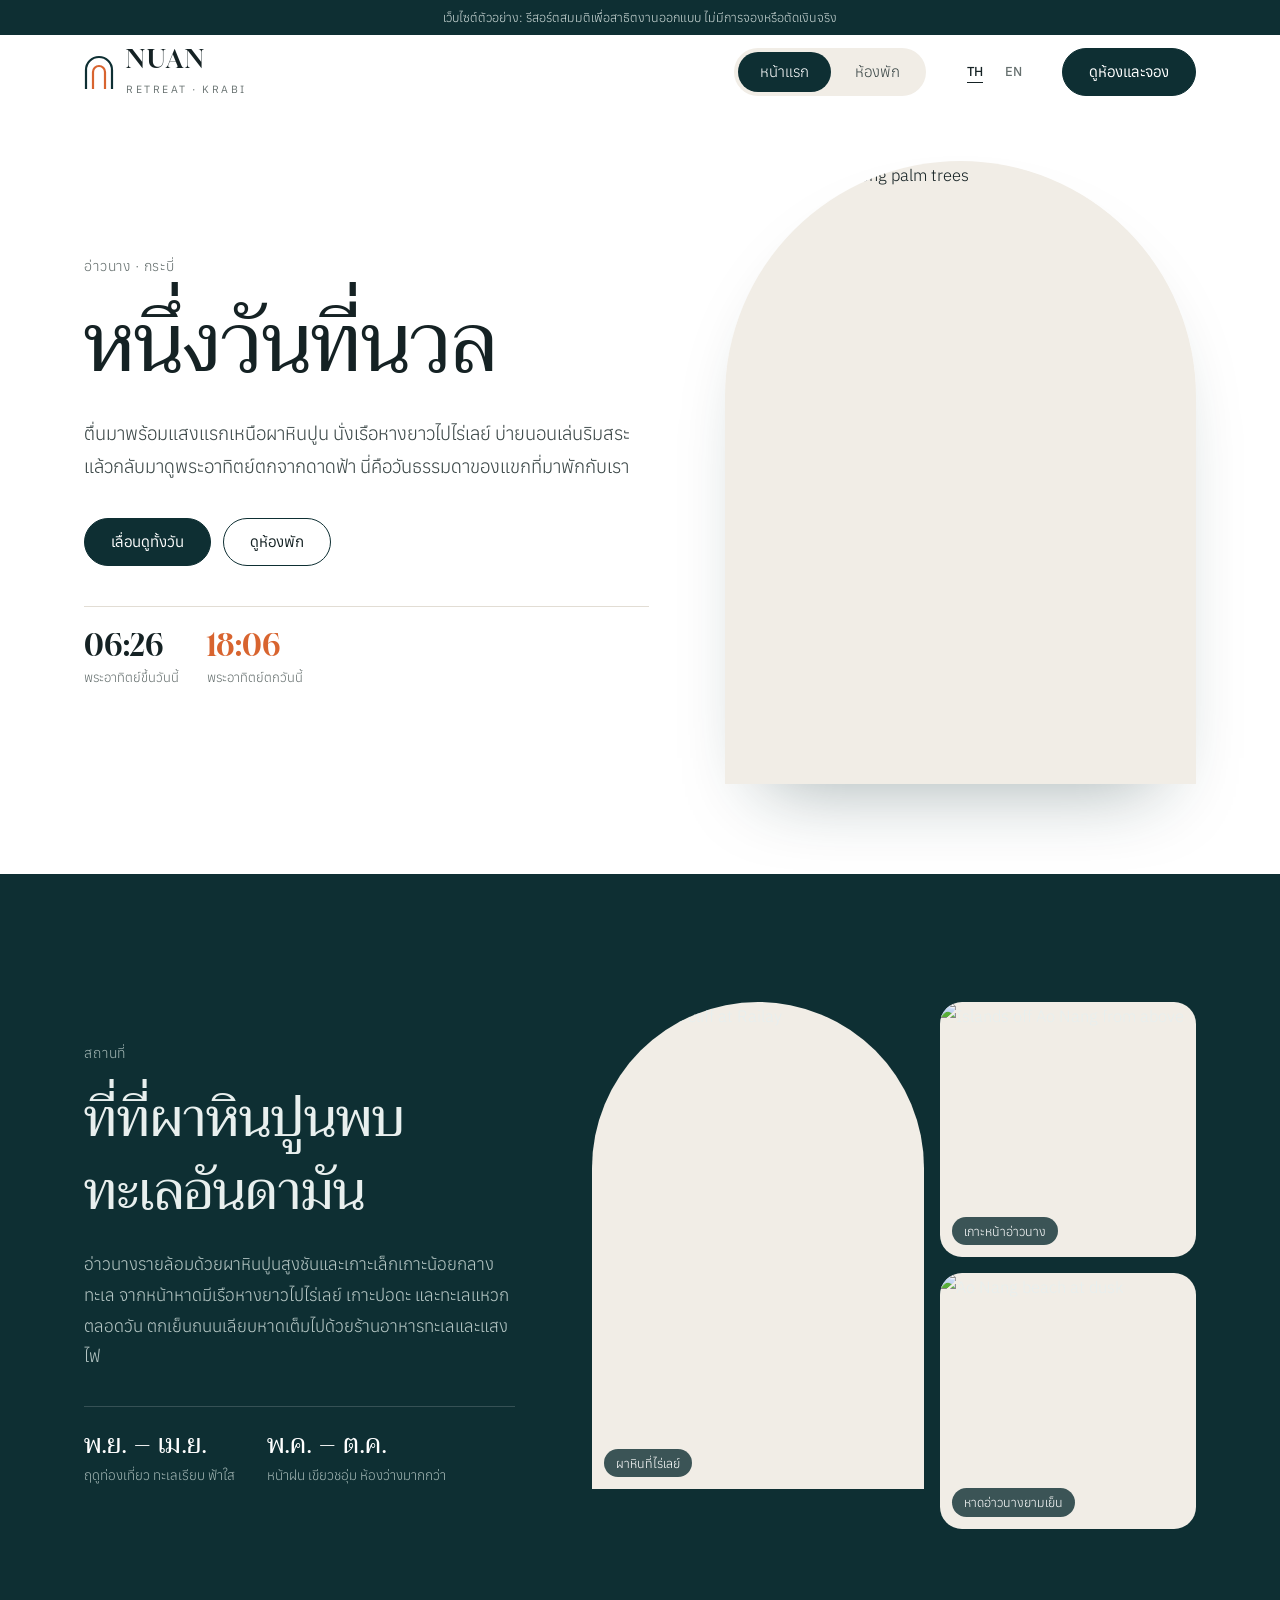
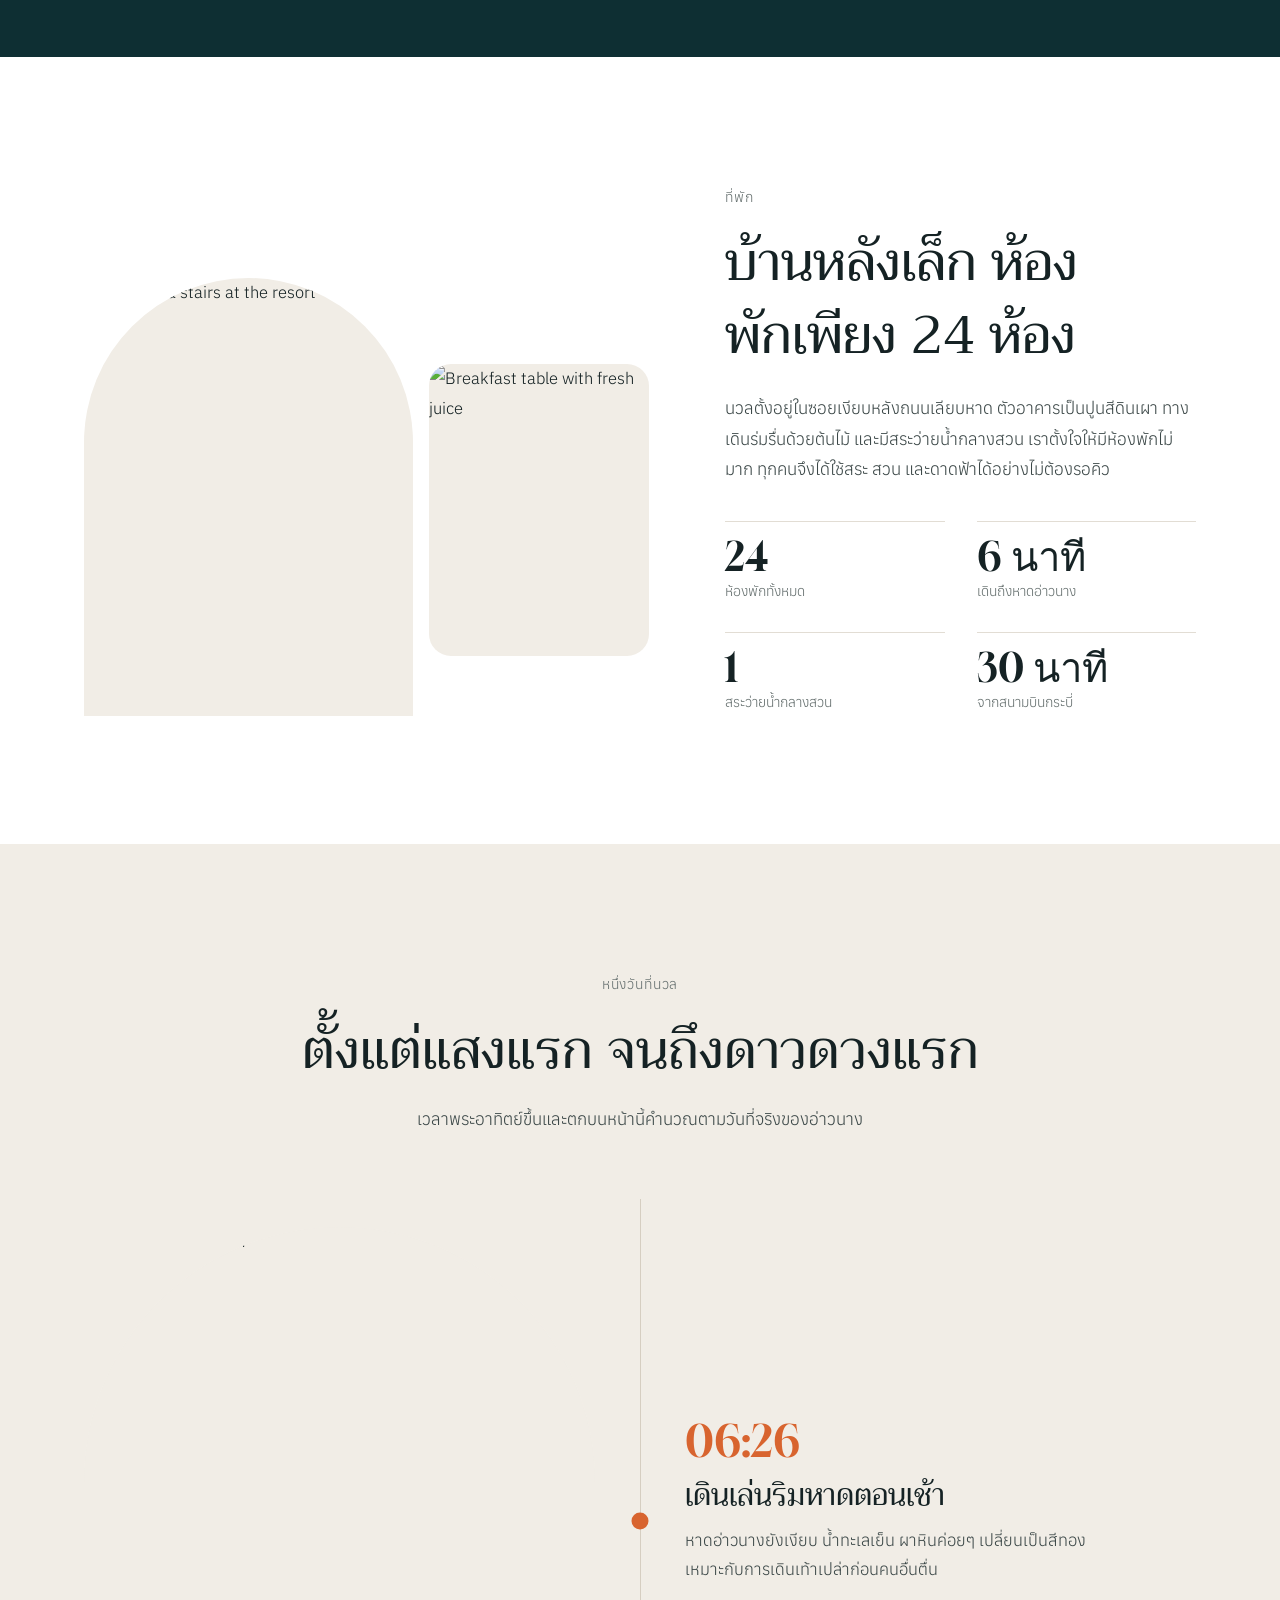
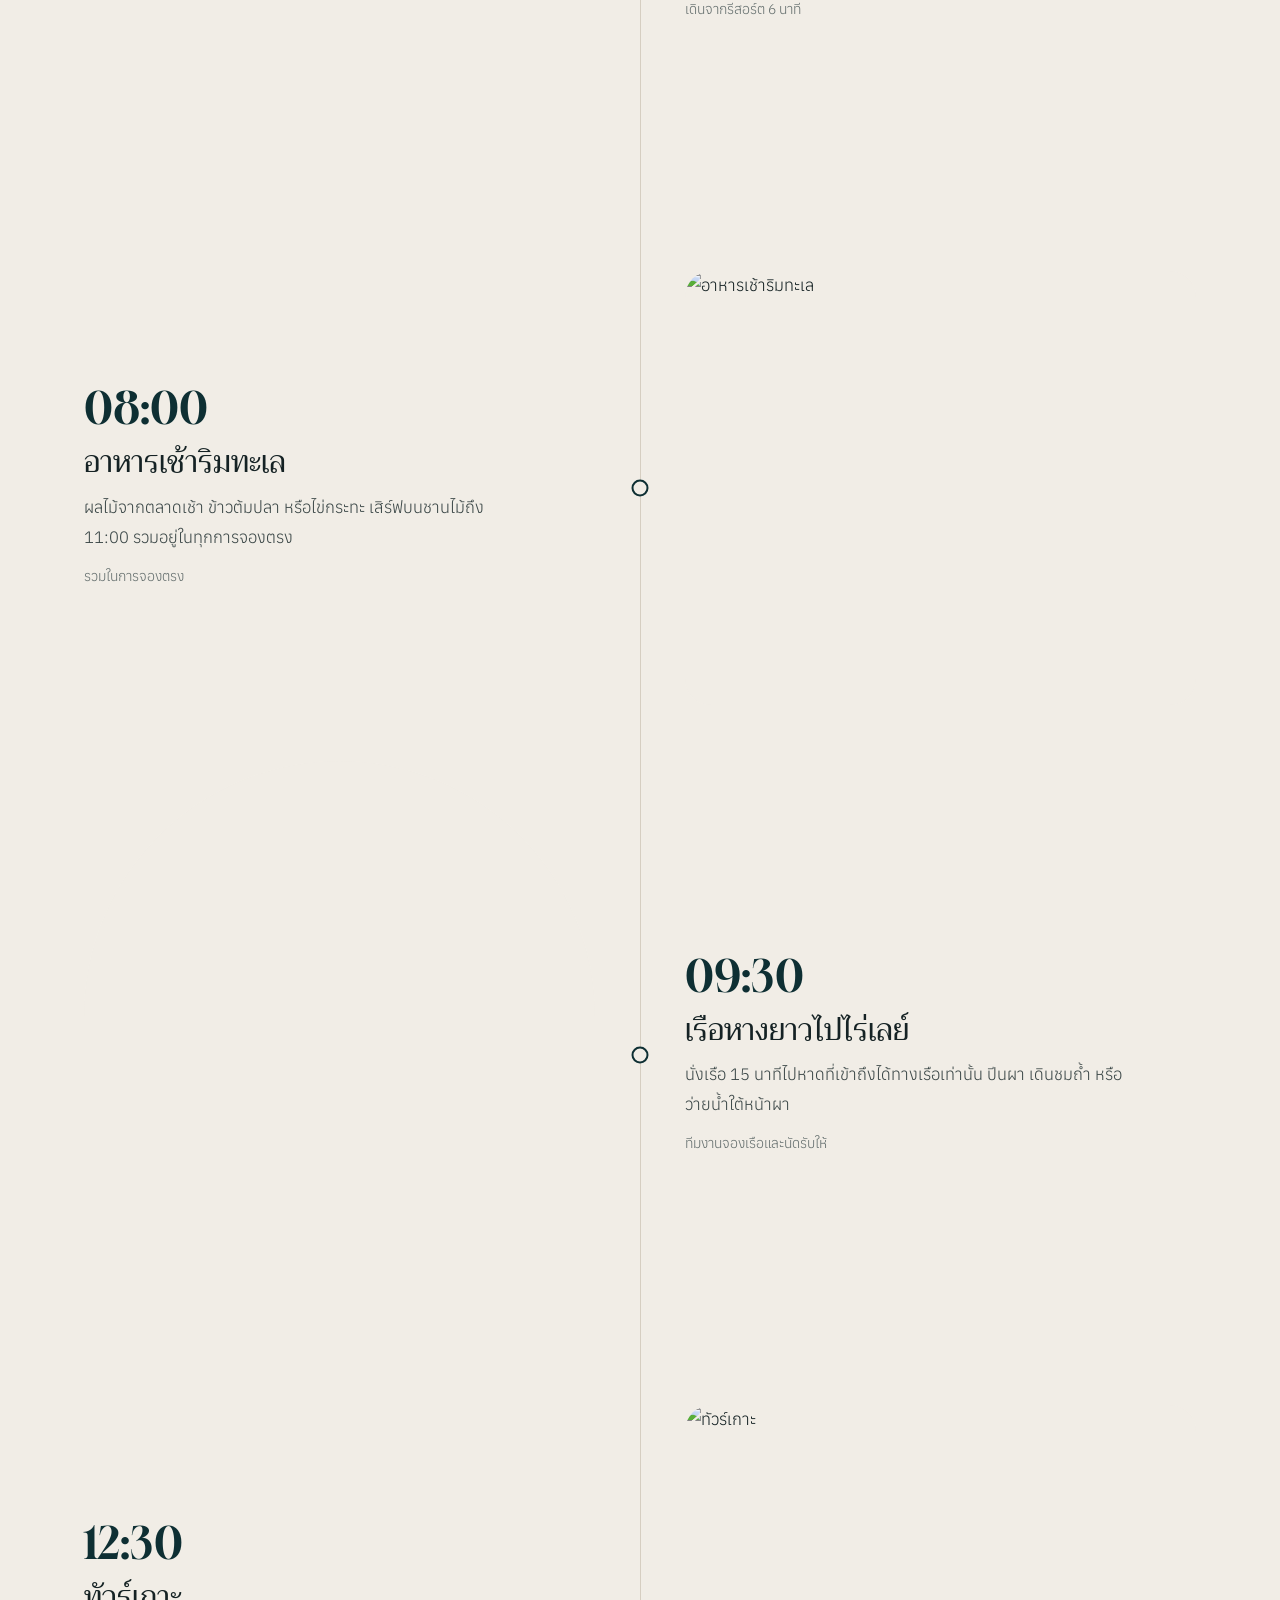
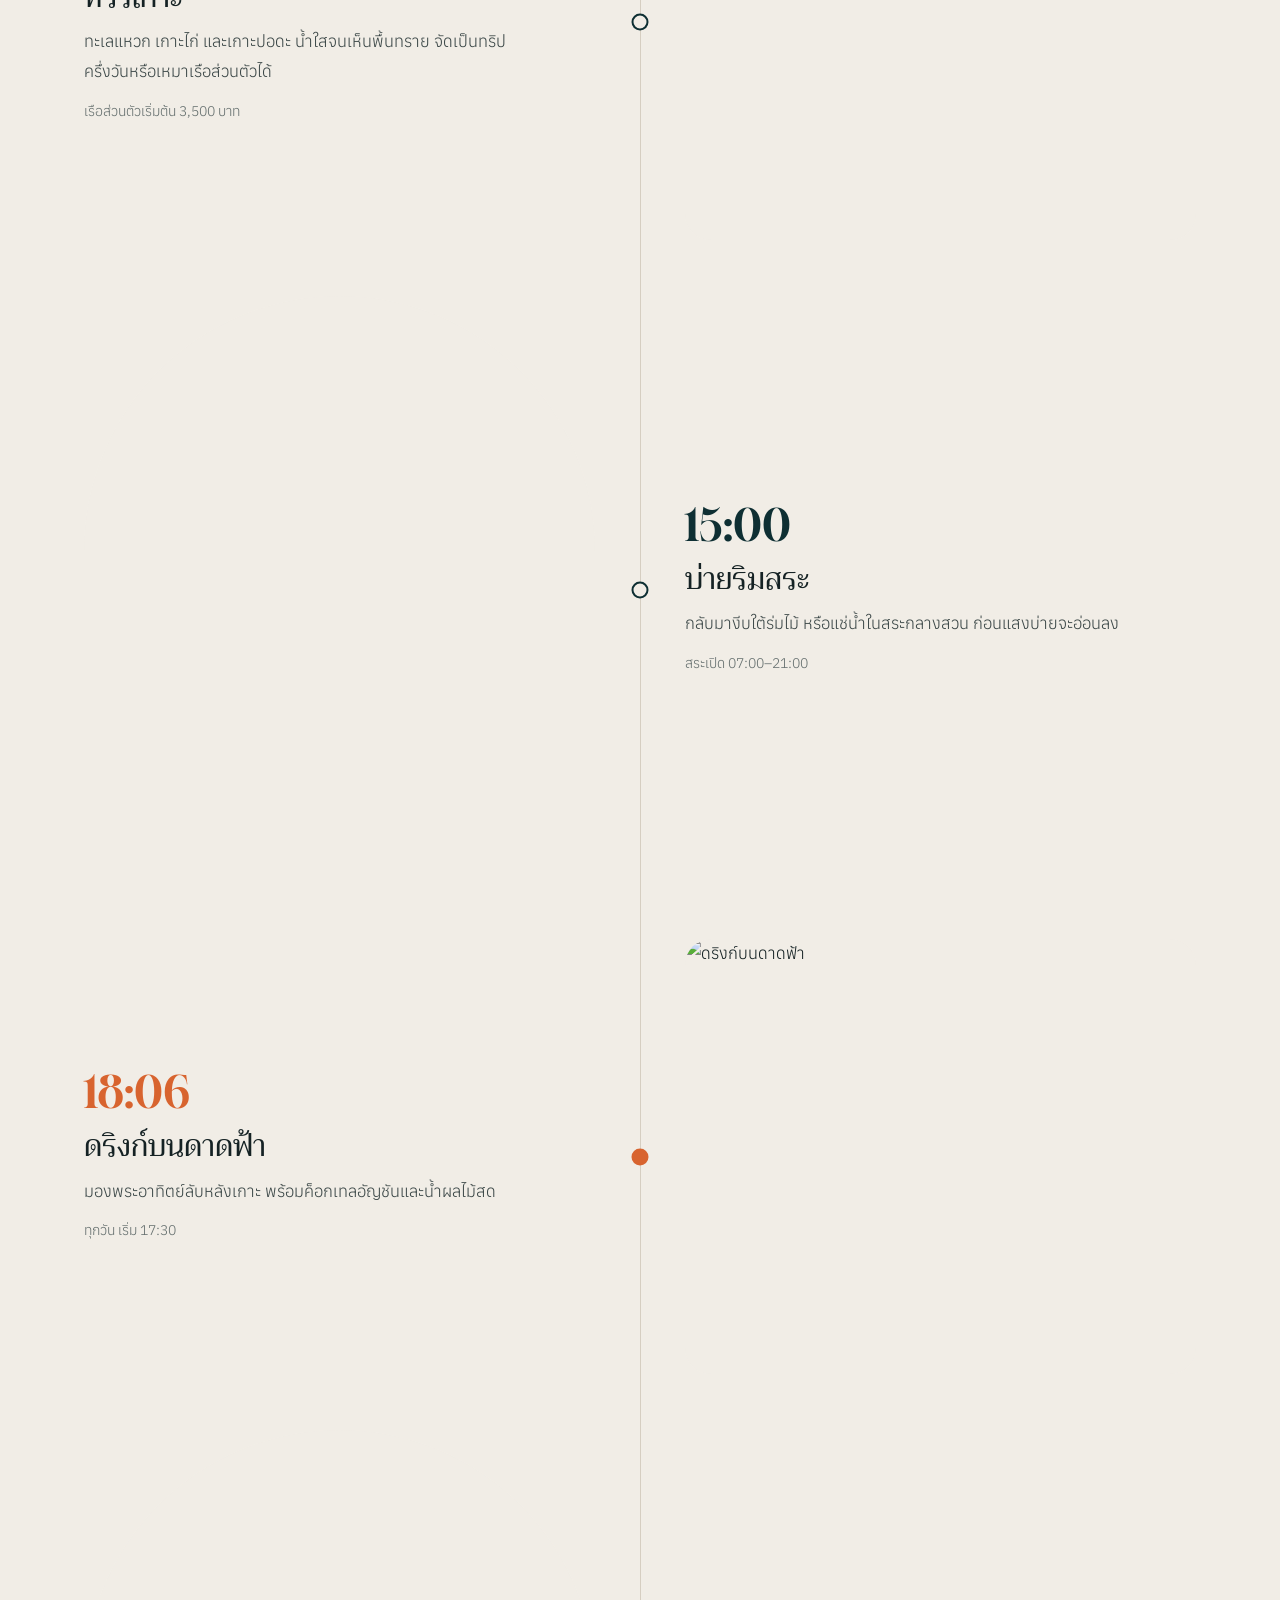
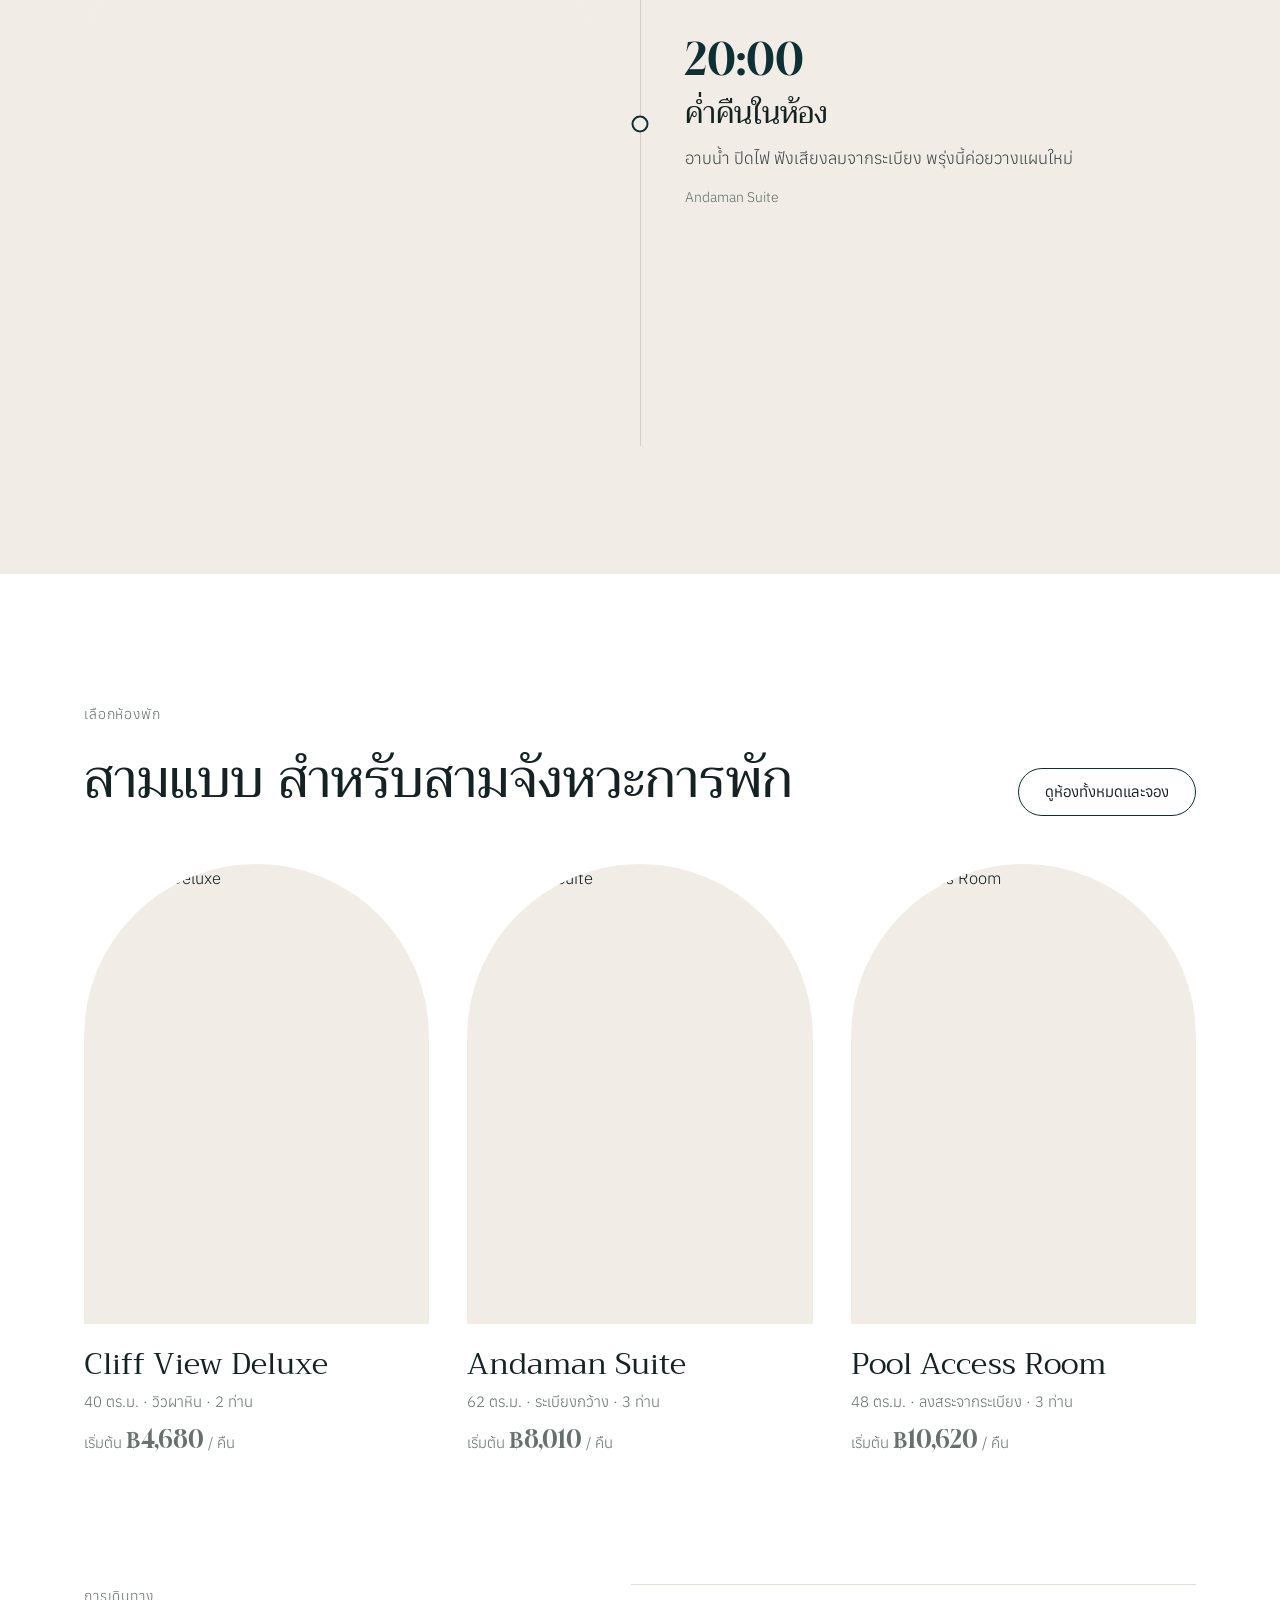
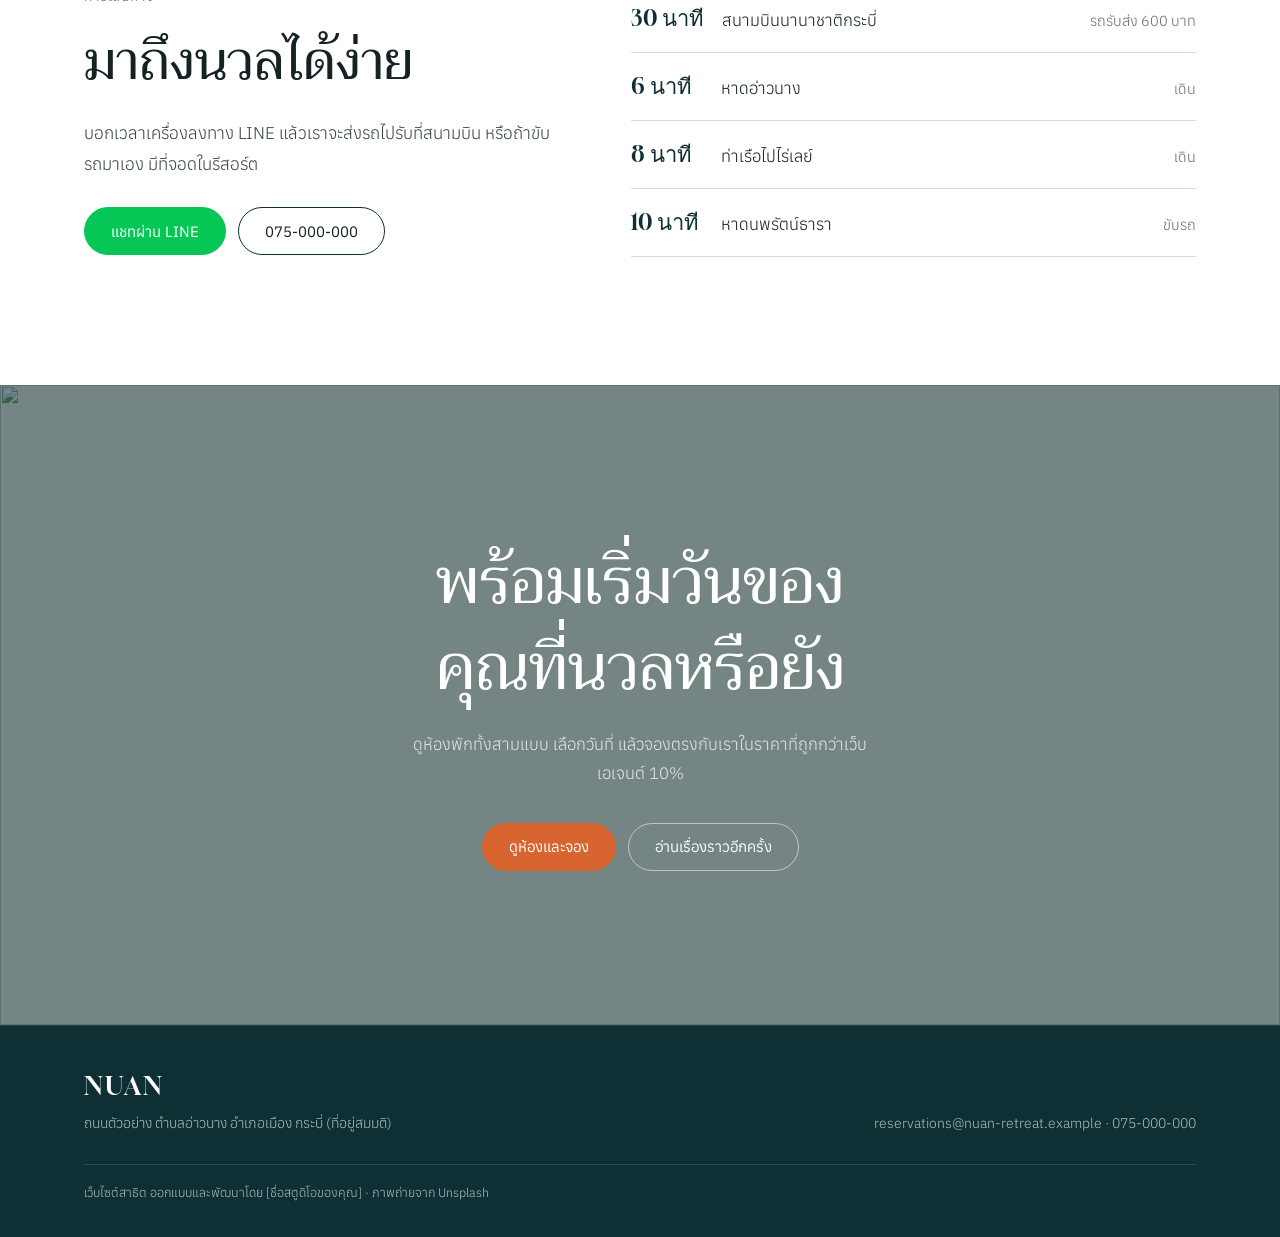
==== commit 60cb6137: "Add files via upload" ====
--- a/index.html
+++ b/index.html
@@ -37,8 +37,10 @@
 .brand svg{width:30px;height:34px}
 .brand b{font:400 25px/1 Gloock,serif;letter-spacing:.08em}
 .brand small{display:block;font:400 10.5px Anuphan;letter-spacing:.24em;color:var(--soft);margin-top:5px}
-.links{display:flex;gap:28px}.links a{text-decoration:none;font-size:15px;color:#3b4747}
-.links a[aria-current]{color:var(--ink);text-decoration:underline;text-underline-offset:6px}
+.tabsnav{display:flex;background:var(--stone);border-radius:999px;padding:4px;gap:2px}
+.tabsnav a{text-decoration:none;font-size:15px;color:#3b4747;padding:0 22px;min-height:40px;display:flex;align-items:center;justify-content:center;border-radius:999px;white-space:nowrap}
+.tabsnav a:hover{color:var(--ink)}
+.tabsnav a[aria-current]{background:var(--deep);color:#fff}
 .lang{display:flex}.lang button{background:none;border:0;color:var(--soft);min-width:38px;min-height:42px;font:500 13px Anuphan;cursor:pointer}
 .lang button[aria-pressed=true]{color:var(--ink);text-decoration:underline;text-underline-offset:6px}
 .btn{display:inline-flex;align-items:center;justify-content:center;min-height:48px;padding:0 26px;border-radius:999px;border:1px solid var(--deep);background:var(--deep);color:#fff;font:400 15px Anuphan;cursor:pointer;text-decoration:none;transition:background .2s}
@@ -126,8 +128,8 @@
 .ft{display:flex;justify-content:space-between;gap:24px;flex-wrap:wrap;align-items:end}
 .ft .brand b{color:#fff}
 .credit{margin-top:28px;padding-top:16px;border-top:1px solid #ffffff22;font-size:12.5px}
-@media(max-width:960px){.links{display:none}.rooms{grid-template-columns:1fr 1fr}.pg,.hs,.gh{grid-template-columns:1fr}.pair figure:last-child{margin-bottom:0}}
-@media(max-width:720px){.nv>.btn{display:none}.brand b{font-size:21px}.hg{grid-template-columns:1fr}.hero .arch{aspect-ratio:4/4.4}
+@media(max-width:960px){.rooms{grid-template-columns:1fr 1fr}.pg,.hs,.gh{grid-template-columns:1fr}.pair figure:last-child{margin-bottom:0}}
+@media(max-width:720px){.nv{flex-wrap:wrap;height:auto;gap:8px 16px;padding:10px 0 12px}.nv>.btn{display:none}.tabsnav{order:3;width:100%}.tabsnav a{flex:1}.brand b{font-size:21px}.hg{grid-template-columns:1fr}.hero .arch{aspect-ratio:4/4.4}
 .tl::before{left:7px}.stop{grid-template-columns:1fr;gap:18px;padding:24px 0 24px 30px}.stop::after{left:7px;top:34px}.stop:nth-child(even) figure{order:0}.stop:nth-child(odd) figure{aspect-ratio:4/3.6}.time{font-size:36px}
 .rooms{grid-template-columns:1fr}.room figure{aspect-ratio:4/4.3}.mosaic figure:first-child{aspect-ratio:3/4.6}.facts b{font-size:34px}.near li{grid-template-columns:auto 1fr}.near span:last-child{grid-column:2;text-align:left;margin-top:-10px}}
 @media(prefers-reduced-motion:reduce){.hero .arch img{animation:none}.reveal{opacity:1;transform:none;transition:none}html{scroll-behavior:auto}}
@@ -137,7 +139,7 @@
 <div class="demo" data-t="demo"></div>
 <nav id="nav"><div class="wrap nv">
   <a class="brand" href="index.html" aria-label="Nuan Retreat"><svg viewBox="0 0 30 34" aria-hidden="true"><path d="M2 34V15a13 13 0 0 1 26 0v19" fill="none" stroke="#0e2f33" stroke-width="2.2"/><path d="M9 34V17a6 6 0 0 1 12 0v17" fill="none" stroke="#d8642f" stroke-width="2.2"/></svg><span><b>NUAN</b><small>RETREAT · KRABI</small></span></a>
-  <div class="links"><a href="index.html" aria-current="page" data-t="navStory"></a><a href="#day" data-t="navDay"></a><a href="rooms.html" data-t="navRooms"></a><a href="#here" data-t="navHere"></a></div>
+  <div class="tabsnav"><a href="index.html" aria-current="page" data-t="navHome"></a><a href="rooms.html" data-t="navRooms"></a></div>
   <div class="lang" role="group" aria-label="Language"><button type="button" data-l="th" aria-pressed="true">TH</button><button type="button" data-l="en" aria-pressed="false">EN</button></div>
   <a class="btn" href="rooms.html" data-t="navBook"></a>
 </div></nav>
@@ -224,7 +226,7 @@
 const [RISE,SET]=sun(new Date());
 
 const T={
-th:{demo:"เว็บไซต์ตัวอย่าง: รีสอร์ตสมมติเพื่อสาธิตงานออกแบบ ไม่มีการจองหรือตัดเงินจริง",navStory:"เรื่องราว",navDay:"หนึ่งวันที่นวล",navRooms:"ห้องพัก",navHere:"การเดินทาง",navBook:"ดูห้องและจอง",
+th:{demo:"เว็บไซต์ตัวอย่าง: รีสอร์ตสมมติเพื่อสาธิตงานออกแบบ ไม่มีการจองหรือตัดเงินจริง",navHome:"หน้าแรก",navStory:"เรื่องราว",navDay:"หนึ่งวันที่นวล",navRooms:"ห้องพัก",navHere:"การเดินทาง",navBook:"ดูห้องและจอง",
 heroKick:"อ่าวนาง · กระบี่",heroH:"หนึ่งวันที่นวล",
 heroP:"ตื่นมาพร้อมแสงแรกเหนือผาหินปูน นั่งเรือหางยาวไปไร่เลย์ บ่ายนอนเล่นริมสระ แล้วกลับมาดูพระอาทิตย์ตกจากดาดฟ้า นี่คือวันธรรมดาของแขกที่มาพักกับเรา",
 heroA:"เลื่อนดูทั้งวัน",heroB:"ดูห้องพัก",rise:"พระอาทิตย์ขึ้นวันนี้",set:"พระอาทิตย์ตกวันนี้",
@@ -249,7 +251,7 @@
 near:[["30 นาที","สนามบินนานาชาติกระบี่","รถรับส่ง 600 บาท"],["6 นาที","หาดอ่าวนาง","เดิน"],["8 นาที","ท่าเรือไปไร่เลย์","เดิน"],["10 นาที","หาดนพรัตน์ธารา","ขับรถ"]],
 lineBtn:"แชทผ่าน LINE",ctaH:"พร้อมเริ่มวันของคุณที่นวลหรือยัง",ctaP:"ดูห้องพักทั้งสามแบบ เลือกวันที่ แล้วจองตรงกับเราในราคาที่ถูกกว่าเว็บเอเจนต์ 10%",ctaA:"ดูห้องและจอง",ctaB:"อ่านเรื่องราวอีกครั้ง",
 addr:"ถนนตัวอย่าง ตำบลอ่าวนาง อำเภอเมือง กระบี่ (ที่อยู่สมมติ)",foot:"เว็บไซต์สาธิต ออกแบบและพัฒนาโดย [ชื่อสตูดิโอของคุณ] · ภาพถ่ายจาก Unsplash"},
-en:{demo:"Demo website: a fictional resort built to show the design. No real bookings or charges.",navStory:"Our story",navDay:"A day at Nuan",navRooms:"Rooms",navHere:"Getting here",navBook:"Rooms & booking",
+en:{demo:"Demo website: a fictional resort built to show the design. No real bookings or charges.",navHome:"Home",navStory:"Our story",navDay:"A day at Nuan",navRooms:"Rooms",navHere:"Getting here",navBook:"Rooms & booking",
 heroKick:"Ao Nang · Krabi",heroH:"A day at Nuan",
 heroP:"Wake to first light over the limestone, take a longtail to Railay, laze by the pool all afternoon, then watch the sun go down from the roof. An ordinary day for our guests.",
 heroA:"Walk through the day",heroB:"See the rooms",rise:"Sunrise today",set:"Sunset today",
@@ -291,7 +293,7 @@
   $("#season").innerHTML=t.season.map(s=>`<div><b>${s[0]}</b><span>${s[1]}</span></div>`).join("");
   $("#facts").innerHTML=t.facts.map(f=>`<div><b>${f[0]}</b><span>${f[1]}</span></div>`).join("");
   $("#tl").innerHTML=t.stops.map(s=>`<article class="stop ${s[0]} reveal"><figure><img loading="lazy" src="${U(s[4],1000)}" alt="${s[2]}"></figure><div><div class="time">${s[1]==="RISE"?RISE:s[1]==="SET"?SET:s[1]}</div><h3>${s[2]}</h3><p>${s[3]}</p><p class="note">${s[5]}</p></div></article>`).join("");
-  $("#roomList").innerHTML=rooms.map(r=>`<a class="room" href="rooms.html#${r[0]}"><figure><img loading="lazy" src="${U(r[2],900)}" alt="${r[1]}"></figure><h3>${r[1]}</h3><p>${r[4][L]}</p><p class="from">${t.from} <b>${baht(r[3])}</b> ${t.perN}</p></a>`).join("");
+  $("#roomList").innerHTML=rooms.map(r=>`<a class="room" href="room.html?r=${r[0]}"><figure><img loading="lazy" src="${U(r[2],900)}" alt="${r[1]}"></figure><h3>${r[1]}</h3><p>${r[4][L]}</p><p class="from">${t.from} <b>${baht(r[3])}</b> ${t.perN}</p></a>`).join("");
   $("#near").innerHTML=t.near.map(n=>`<li><b>${n[0]}</b><span>${n[1]}</span><span>${n[2]}</span></li>`).join("");
   if(io)io.disconnect();
   if("IntersectionObserver" in window){io=new IntersectionObserver(es=>es.forEach(e=>{if(e.isIntersecting){e.target.classList.add("in");io.unobserve(e.target)}}),{threshold:.15});document.querySelectorAll(".reveal").forEach(el=>io.observe(el))}
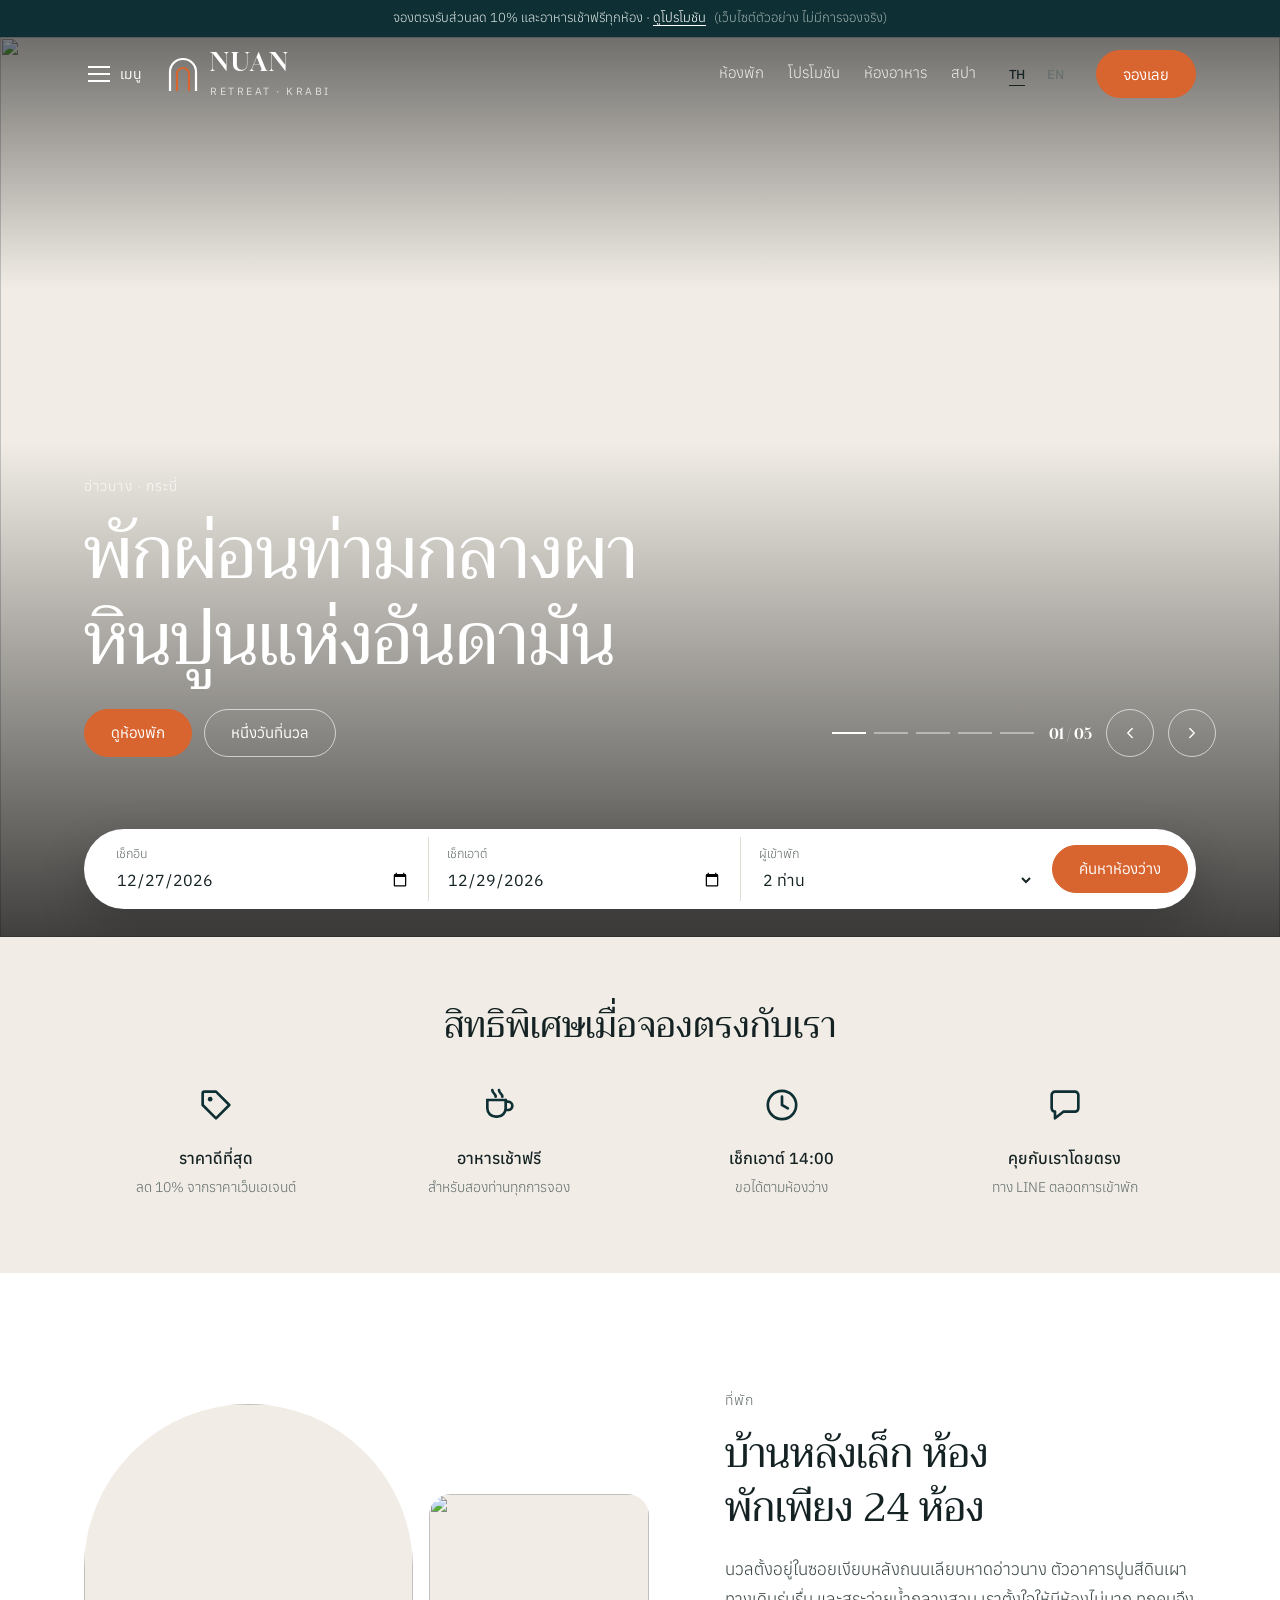
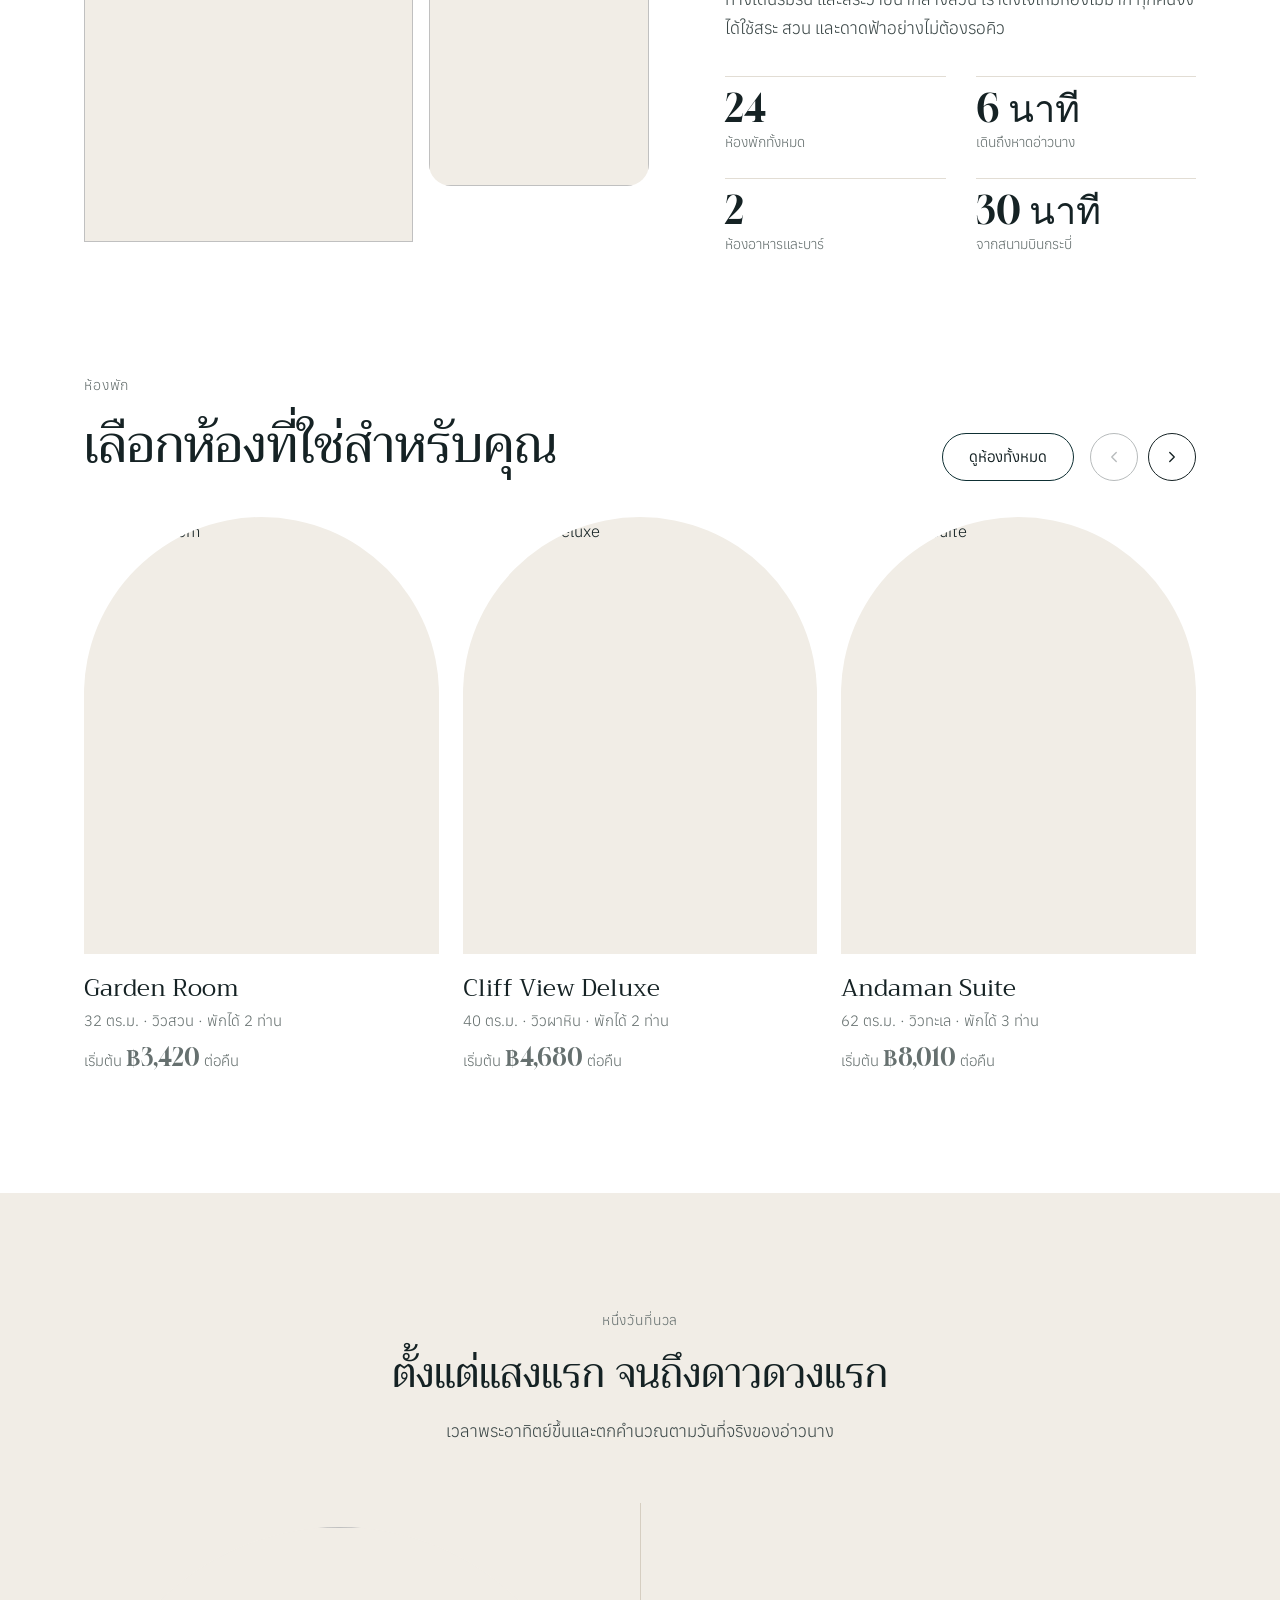
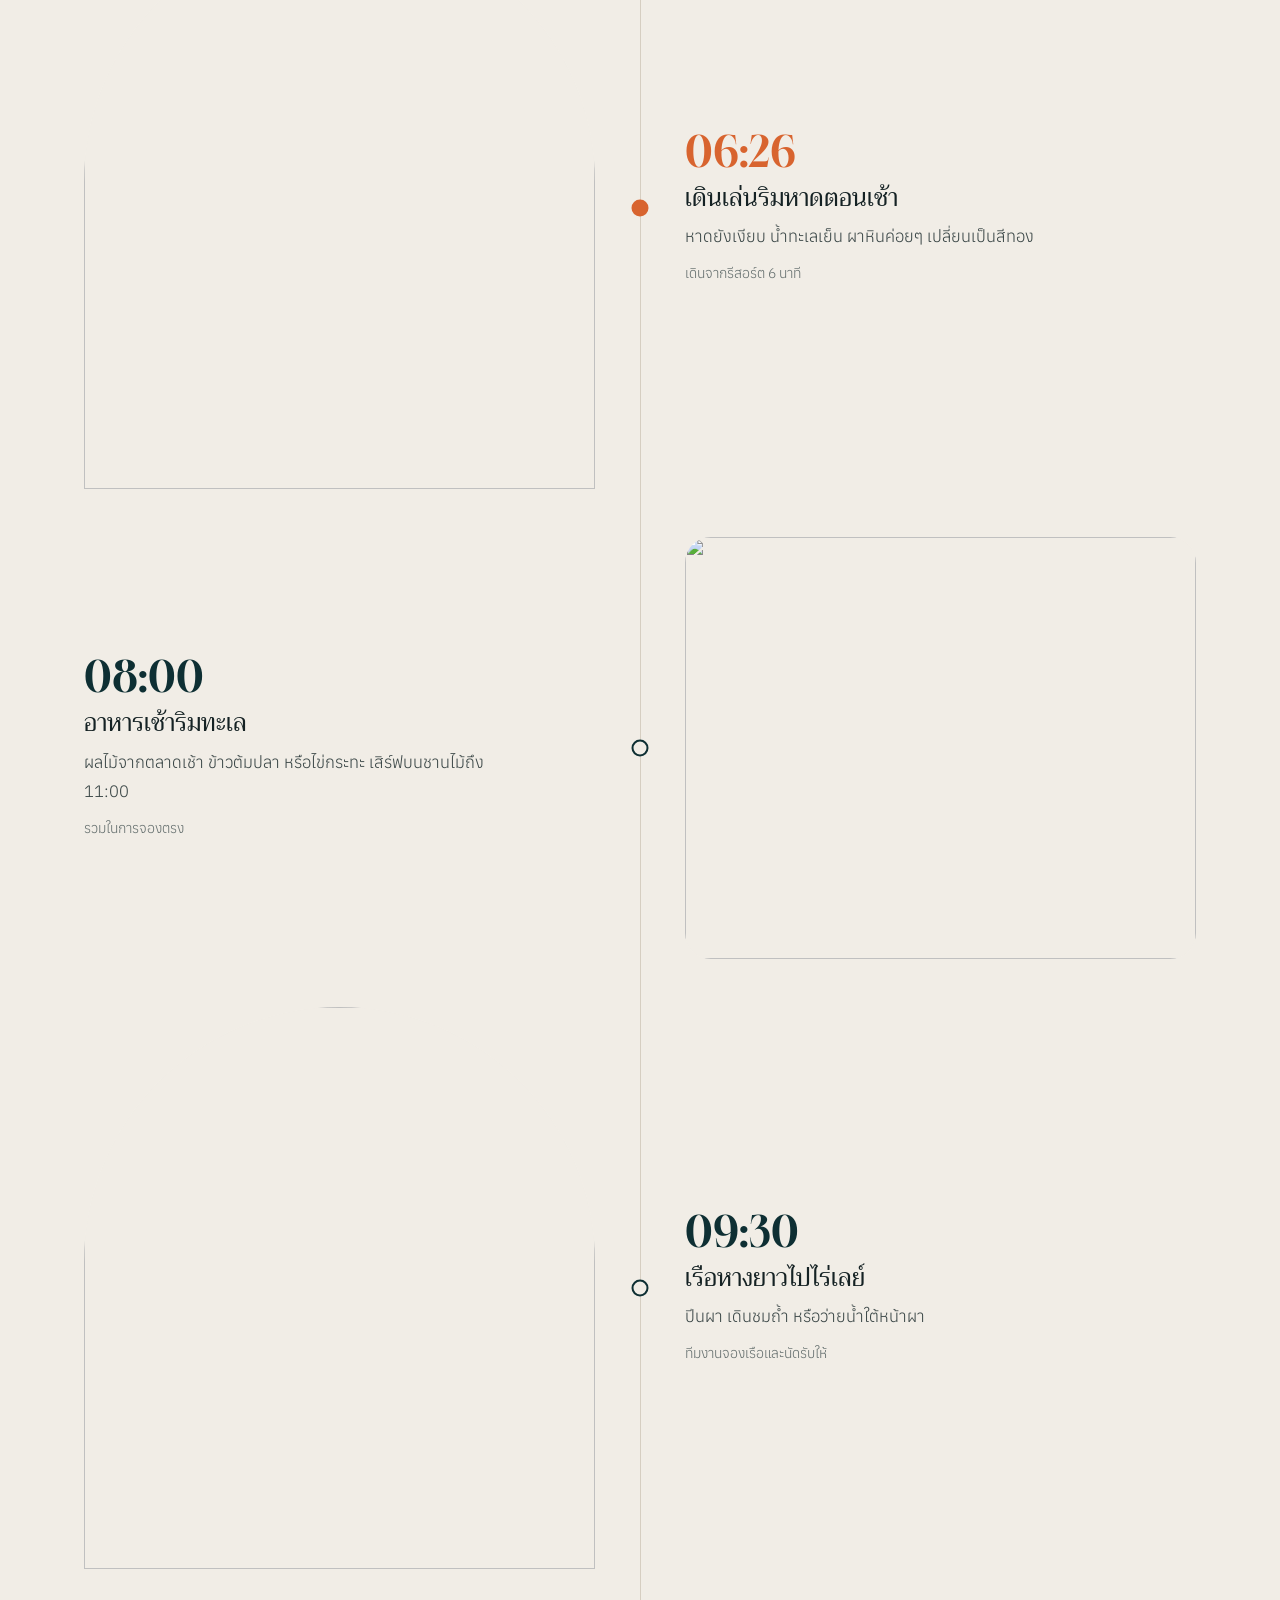
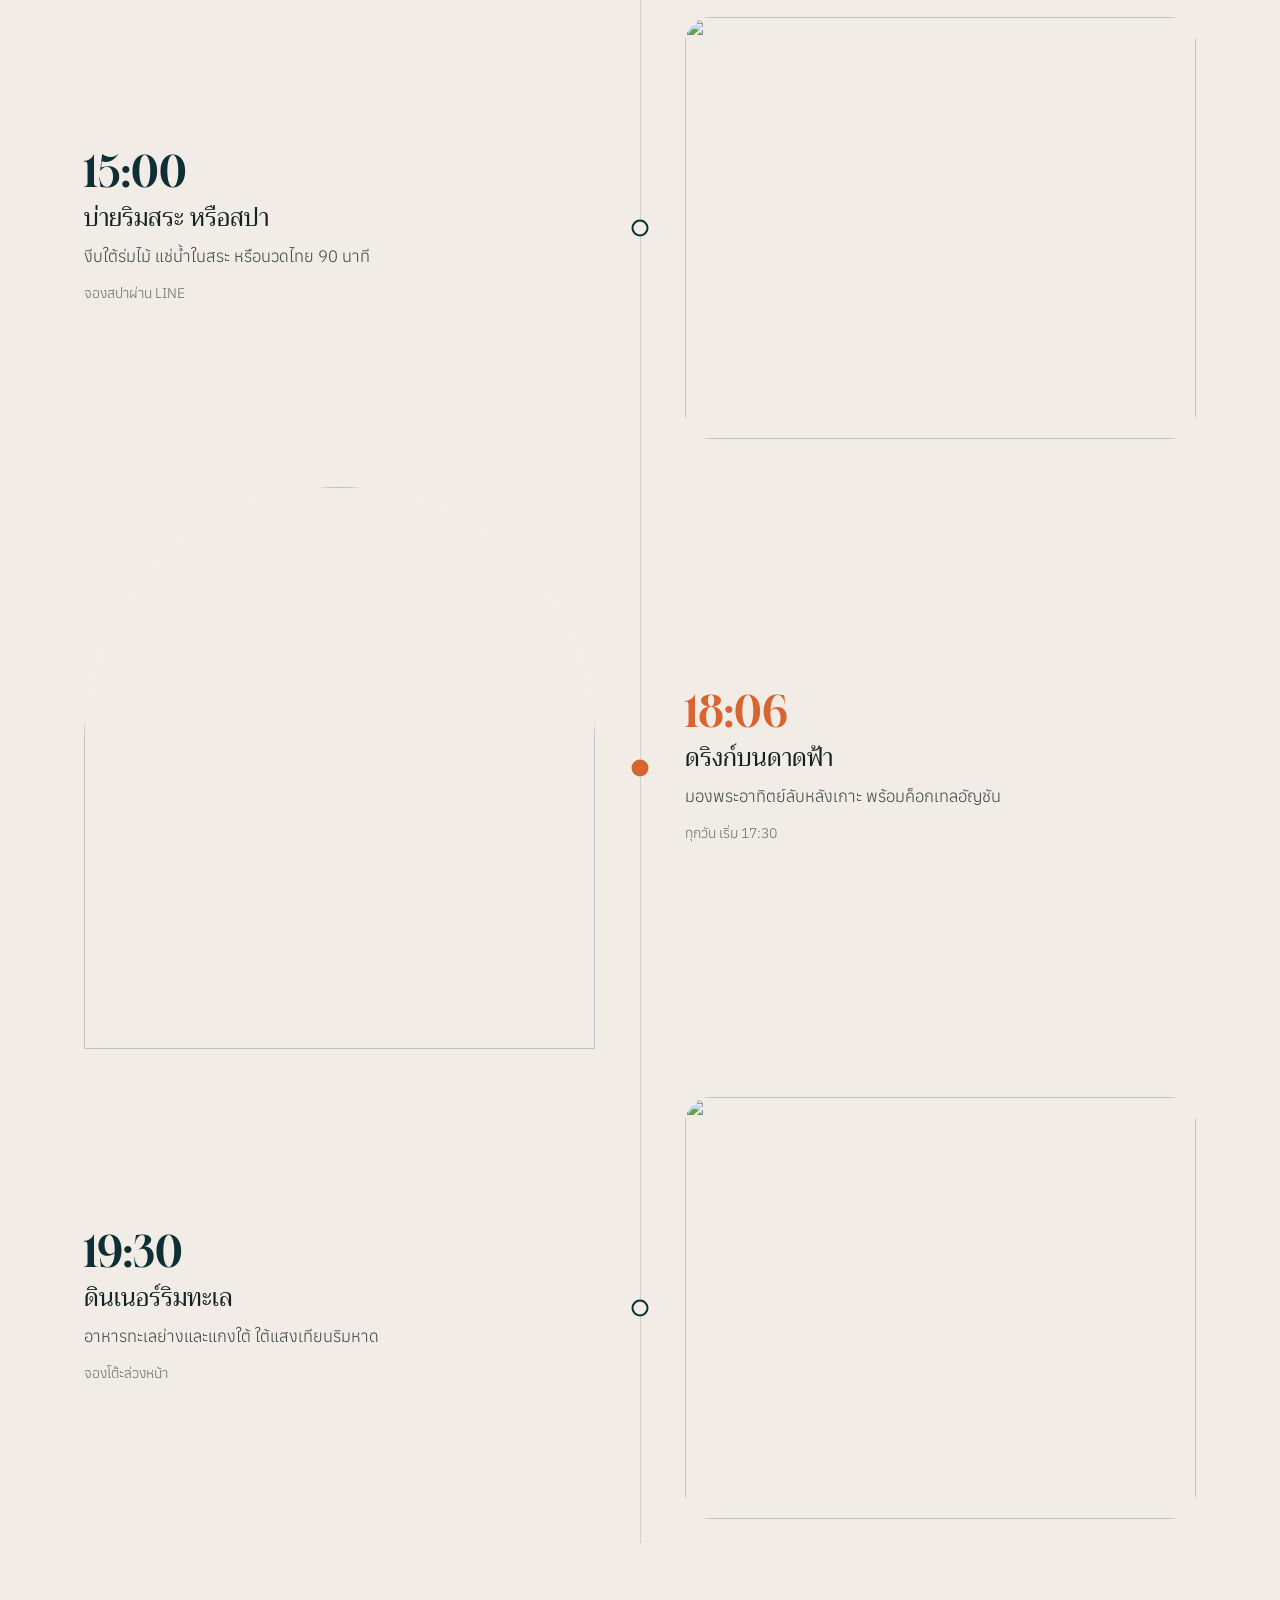
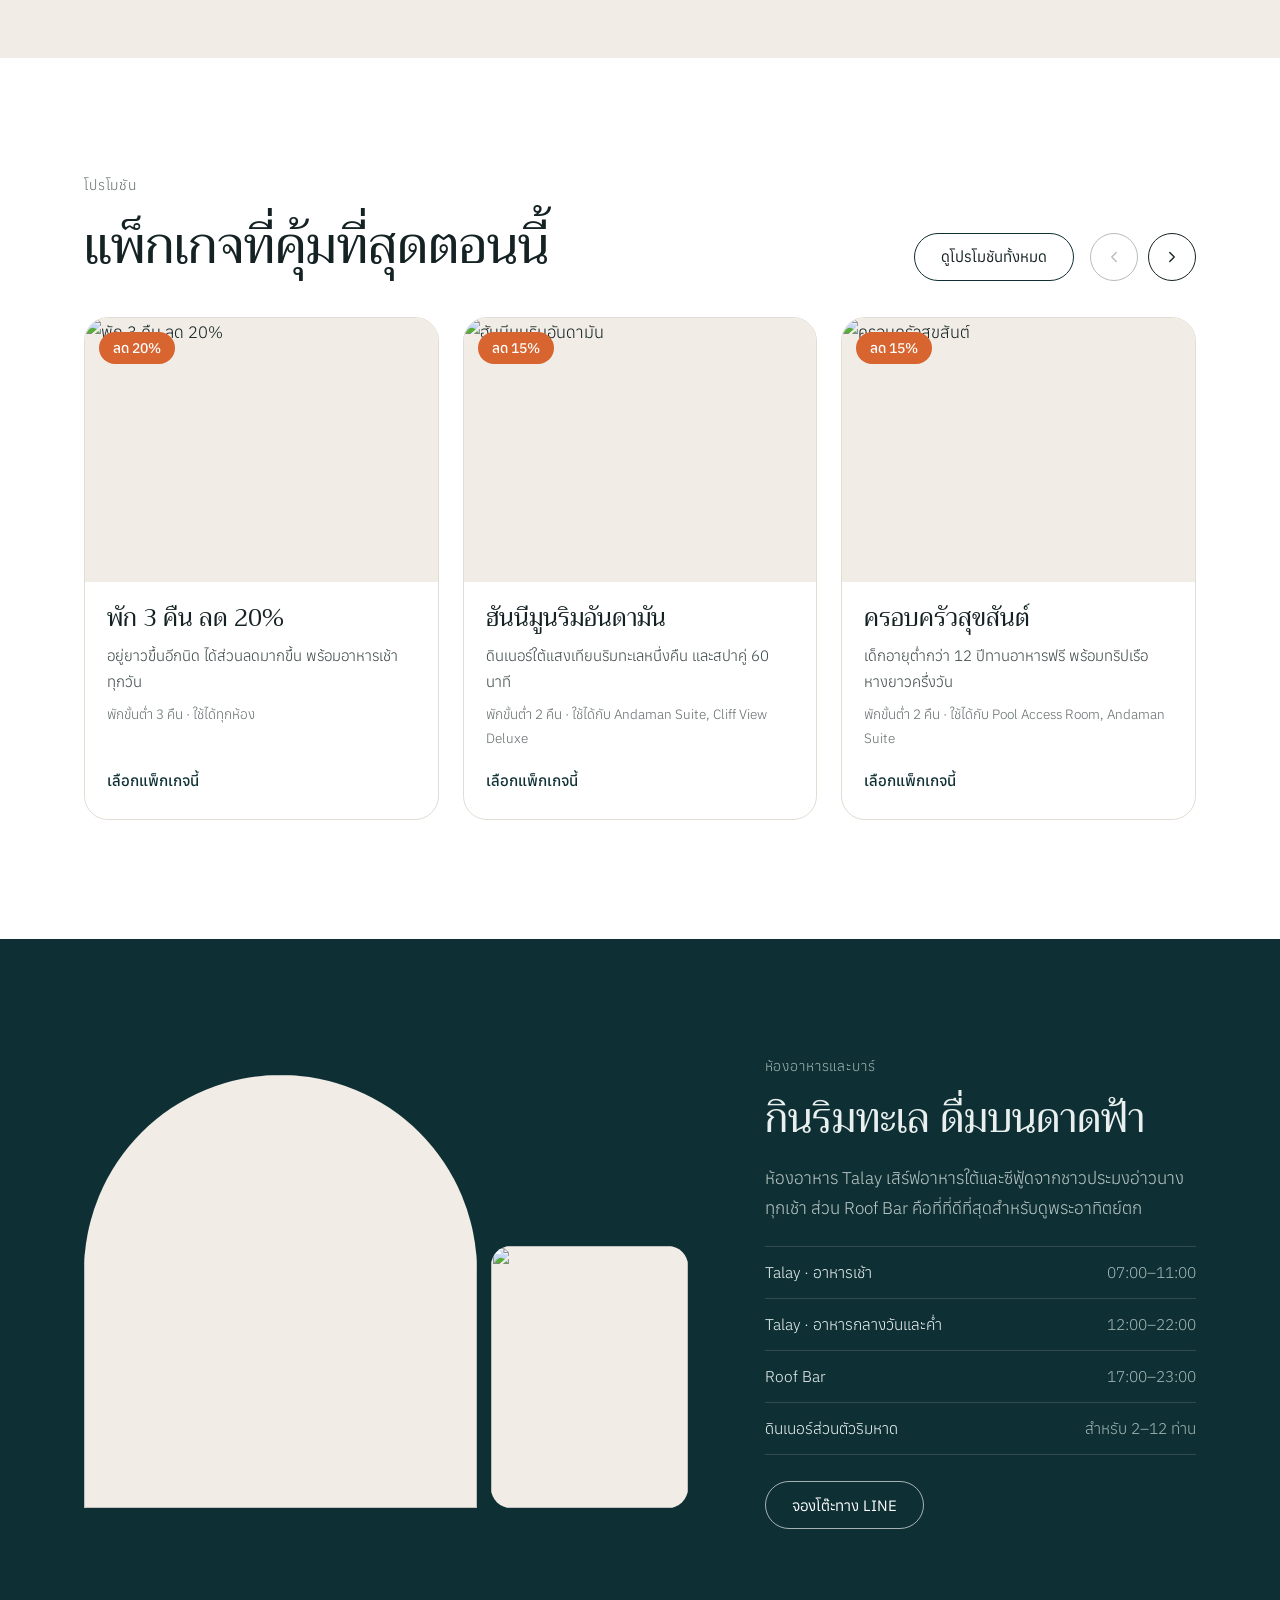
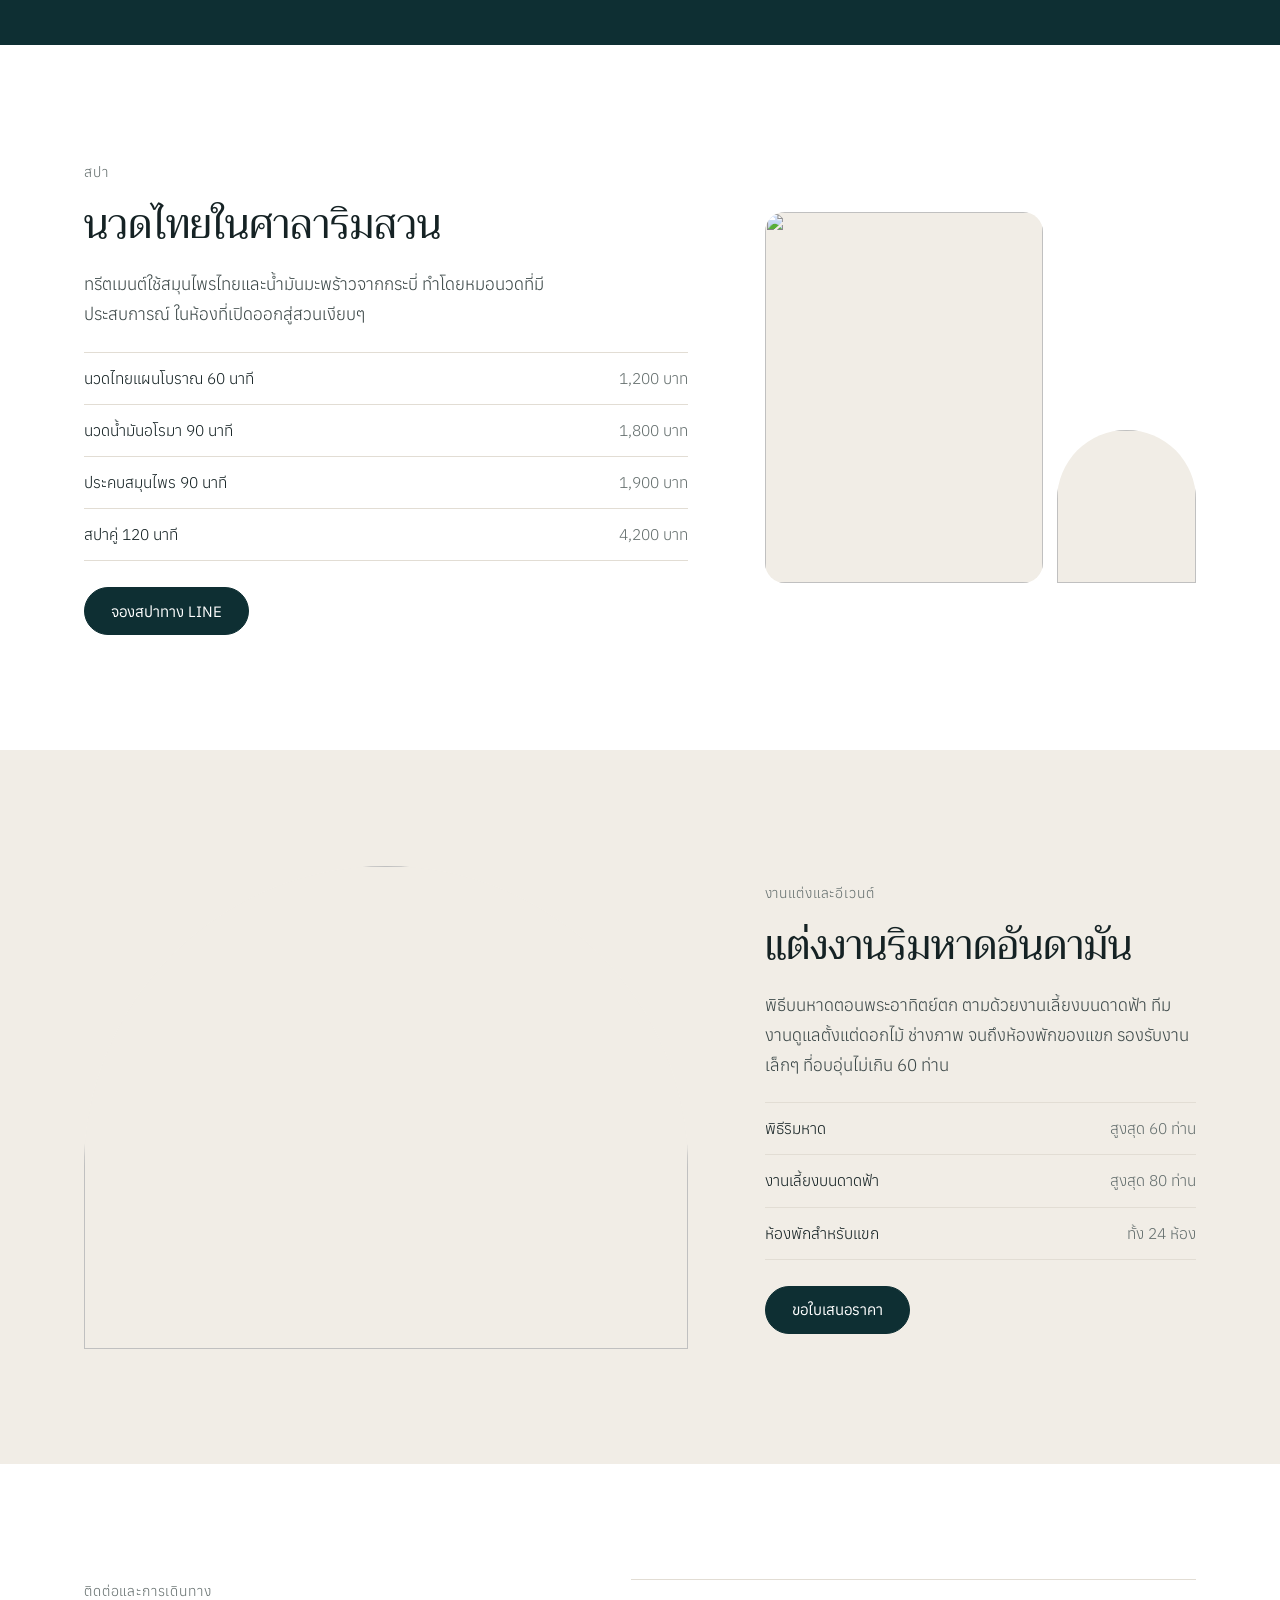
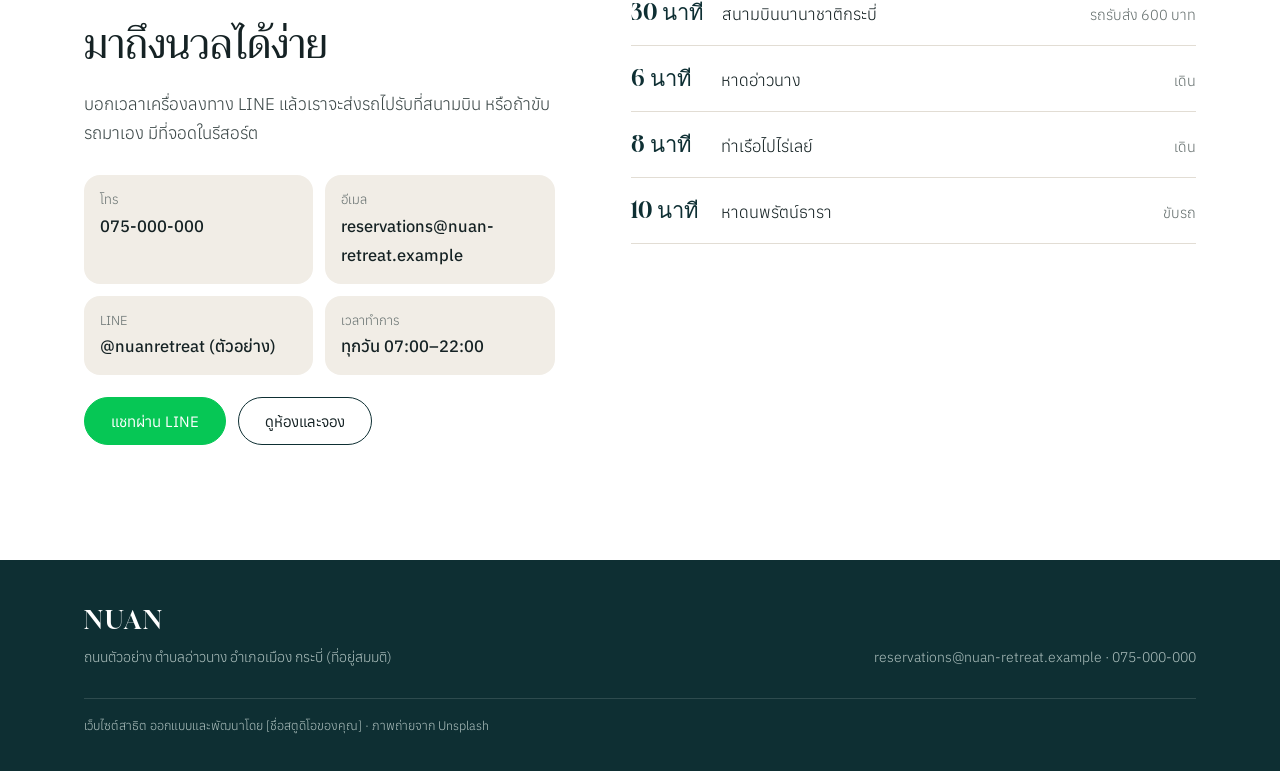
==== commit 2e448c9a: "Centara-style update: slider, menu, offers, carousels" ====
--- a/index.html
+++ b/index.html
@@ -8,300 +8,269 @@
 <link rel="preconnect" href="https://fonts.googleapis.com">
 <link rel="preconnect" href="https://fonts.gstatic.com" crossorigin>
 <link href="https://fonts.googleapis.com/css2?family=Gloock&family=Trirong:wght@300;400;500&family=Anuphan:wght@300;400;500&display=swap" rel="stylesheet">
+<link rel="stylesheet" href="common.css">
 <style>
-/* VOICE: a storyteller walking a guest through one day at the resort, calm and specific.
-   IDEA: the limestone sea-caves of Railay; each photograph is seen through an arch, and the page is one day told hour by hour.
-   PICTURE: a tall arched pool photograph opens the day; a timeline from today's real sunrise to after dark carries the story.
-   COLOUR and TYPE: white, limestone #f1ede6, deep Andaman #0e2f33, sunset #d8642f for times and the main action; Gloock, Trirong, Anuphan.
-   LAYOUT: hero, place, the house, a day timeline alternating left/right, rooms teaser, getting here, closing call to the rooms page. */
-:root{color-scheme:light;--bg:#fff;--stone:#f1ede6;--ink:#152224;--soft:#66706f;--deep:#0e2f33;--sun:#d8642f;--line:#e2ddd4;--arch:1000px 1000px 0 0}
-*{box-sizing:border-box;min-width:0}
-html{scroll-behavior:smooth;scroll-padding-top:76px}
-body{margin:0;background:var(--bg);color:var(--ink);font:300 16.5px/1.8 Anuphan,system-ui,sans-serif;overflow-x:clip;-webkit-font-smoothing:antialiased}
-h1,h2,h3{font-family:Gloock,Trirong,serif;font-weight:400;line-height:1.08;margin:0;text-wrap:balance}
-:lang(th) h1,:lang(th) h2,:lang(th) h3{font-family:Trirong,Gloock,serif;line-height:1.35}
-h2{font-size:clamp(32px,4.2vw,54px)}h3{font-size:clamp(24px,2.4vw,30px)}
-p{margin:0}a{color:inherit}
-img{display:block;width:100%;height:100%;object-fit:cover;background:var(--stone)}
-figure{margin:0;overflow:hidden;position:relative}
-.wrap{max-width:1240px;margin:0 auto;padding:0 max(5vw,20px)}
-.band{padding:clamp(72px,10vw,140px) 0}
-.arch{border-radius:var(--arch)}
-.kick{font-size:14px;color:var(--soft);letter-spacing:.06em;margin-bottom:16px}
+/* Home: full-screen photo slider under a see-through header, a booking bar on its edge, then benefits,
+   rooms and offers as sliding rows, the day-at-Nuan timeline, dining, spa, events and contact. */
+.band{padding:clamp(64px,9vw,128px) 0}
+.kick{font-size:14px;color:var(--soft);letter-spacing:.06em;margin-bottom:14px}
 .body{color:#3b4747;font-size:17px;max-width:52ch}
-.demo{background:var(--deep);color:#c9d6d4;font-size:12.5px;text-align:center;padding:6px 14px}
-nav{position:sticky;top:0;z-index:40;background:#ffffffeb;backdrop-filter:blur(10px);border-bottom:1px solid transparent;transition:border-color .3s}
-nav.sc{border-color:var(--line)}
-.nv{display:flex;align-items:center;gap:30px;height:74px}
-.brand{text-decoration:none;display:flex;align-items:center;gap:12px;margin-right:auto}
-.brand svg{width:30px;height:34px}
-.brand b{font:400 25px/1 Gloock,serif;letter-spacing:.08em}
-.brand small{display:block;font:400 10.5px Anuphan;letter-spacing:.24em;color:var(--soft);margin-top:5px}
-.tabsnav{display:flex;background:var(--stone);border-radius:999px;padding:4px;gap:2px}
-.tabsnav a{text-decoration:none;font-size:15px;color:#3b4747;padding:0 22px;min-height:40px;display:flex;align-items:center;justify-content:center;border-radius:999px;white-space:nowrap}
-.tabsnav a:hover{color:var(--ink)}
-.tabsnav a[aria-current]{background:var(--deep);color:#fff}
-.lang{display:flex}.lang button{background:none;border:0;color:var(--soft);min-width:38px;min-height:42px;font:500 13px Anuphan;cursor:pointer}
-.lang button[aria-pressed=true]{color:var(--ink);text-decoration:underline;text-underline-offset:6px}
-.btn{display:inline-flex;align-items:center;justify-content:center;min-height:48px;padding:0 26px;border-radius:999px;border:1px solid var(--deep);background:var(--deep);color:#fff;font:400 15px Anuphan;cursor:pointer;text-decoration:none;transition:background .2s}
-.btn:hover{background:#082024}
-.btn.line{background:transparent;color:var(--ink)}.btn.line:hover{background:var(--stone)}
-.btn.sun{background:var(--sun);border-color:var(--sun)}.btn.sun:hover{background:#bf5323}
-.btn.ghost{background:transparent;color:#fff;border-color:#ffffff88}.btn.ghost:hover{background:#ffffff1a}
-a:focus-visible,button:focus-visible{outline:2px solid var(--sun);outline-offset:3px}
-/* hero */
-.hero{padding:clamp(28px,4vw,56px) 0 clamp(56px,7vw,96px)}
-.hg{display:grid;grid-template-columns:minmax(0,6fr) minmax(0,5fr);gap:clamp(32px,6vw,96px);align-items:center}
-.hero h1{font-size:clamp(52px,7.4vw,108px)}
-:lang(th) .hero h1{font-size:clamp(46px,6.4vw,92px);line-height:1.2}
-.hero .body{margin-top:24px;font-size:18.5px}
-.hero .acts{display:flex;gap:12px;flex-wrap:wrap;margin-top:34px}
-.hero .arch{aspect-ratio:4/5.3;box-shadow:0 40px 80px -40px #0e2f3366}
-.hero .arch img{animation:rise 1.8s cubic-bezier(.2,.7,.2,1) both}
-@keyframes rise{from{transform:scale(1.12)}}
-.today{display:flex;gap:28px;margin-top:40px;padding-top:22px;border-top:1px solid var(--line);flex-wrap:wrap}
-.today b{display:block;font:400 30px/1.1 Gloock,serif}.today .s b{color:var(--sun)}
-.today span{font-size:13px;color:var(--soft)}
-/* place */
-.place{background:var(--deep);color:#e8efee;overflow:hidden}
-.place .body{color:#b5c6c4}
-.pg{display:grid;grid-template-columns:minmax(0,5fr) minmax(0,7fr);gap:clamp(32px,6vw,96px);align-items:center}
-.mosaic{display:grid;grid-template-columns:1.3fr 1fr;grid-template-rows:auto auto;gap:16px}
-.mosaic figure:first-child{grid-row:1/3;aspect-ratio:3/4.4}
-.mosaic figure:nth-child(2){aspect-ratio:1;border-radius:22px}
-.mosaic figure:nth-child(3){aspect-ratio:1;border-radius:22px}
-.cap{position:absolute;left:12px;bottom:12px;background:#0e2f33cc;color:#fff;font-size:12.5px;border-radius:999px;padding:3px 12px;white-space:nowrap}
-.season{display:flex;gap:32px;flex-wrap:wrap;margin-top:34px;padding-top:22px;border-top:1px solid #ffffff2a}
-.season b{display:block;font:400 26px/1.2 Gloock,serif;color:#fff}:lang(th) .season b{font-family:Trirong,serif}
-.season span{font-size:13.5px;color:#9fb3b1}
-/* house */
-.hs{display:grid;grid-template-columns:minmax(0,6fr) minmax(0,5fr);gap:clamp(32px,6vw,96px);align-items:end}
+.sh{display:flex;justify-content:space-between;align-items:end;gap:20px;flex-wrap:wrap;margin-bottom:36px}
+.sh h2{font-size:clamp(32px,4vw,52px)}
+/* slider */
+.hero{position:relative;height:100svh;min-height:620px;max-height:1000px;background:var(--deep);color:#fff;overflow:hidden}
+.slide{position:absolute;inset:0;opacity:0;transition:opacity 1.2s ease;pointer-events:none}
+.slide.on{opacity:1;pointer-events:auto}
+.slide img{position:absolute;inset:0;transform:scale(1.08);transition:transform 7s ease-out}
+.slide.on img{transform:scale(1)}
+.hero::after{content:"";position:absolute;inset:0;background:linear-gradient(180deg,#0008 0%,#0000 28%,#0000 45%,#000b 100%);pointer-events:none;z-index:1}
+.cap{position:absolute;left:0;right:0;bottom:clamp(150px,20vh,210px);z-index:2}
+.cap .k{font-size:14px;letter-spacing:.08em;opacity:.85;margin-bottom:12px}
+.cap h1,.cap h2{font-size:clamp(44px,6.8vw,96px);max-width:14ch;line-height:1.02}
+:lang(th) .cap h1,:lang(th) .cap h2{font-size:clamp(38px,5.6vw,80px);line-height:1.2;max-width:16ch}
+.cap .acts{display:flex;gap:12px;flex-wrap:wrap;margin-top:26px;justify-content:flex-start}
+.btn.ghost{background:transparent;color:#fff;border-color:#ffffffa0}.btn.ghost:hover{background:#ffffff1f}
+.sctl{position:absolute;z-index:3;right:max(5vw,20px);bottom:clamp(150px,20vh,210px);display:flex;align-items:center;gap:14px}
+.sctl .cbtn{background:transparent;border-color:#ffffffa0;color:#fff}.sctl .cbtn:hover{background:#fff;color:var(--ink)}
+.dots{display:flex;gap:8px}
+.dots button{width:34px;height:44px;border:0;background:none;cursor:pointer;padding:0;position:relative}
+.dots button::before{content:"";position:absolute;left:0;right:0;top:21px;height:2px;background:#ffffff66}
+.dots button[aria-current=true]::before{background:#fff}
+.count{font:400 15px Gloock,serif;min-width:44px;text-align:right}
+/* booking bar */
+.bkb{position:absolute;z-index:4;left:0;right:0;bottom:28px}
+.bkf{background:#fff;color:var(--ink);border-radius:999px;display:grid;grid-template-columns:repeat(3,minmax(0,1fr)) auto;align-items:center;padding:8px 8px 8px 32px;box-shadow:0 20px 50px #0003}
+.bkf .field{padding:6px 18px 6px 0}.bkf .field+.field{padding-left:18px;border-left:1px solid var(--line)}
+/* benefits */
+.benband{background:var(--stone);padding:clamp(40px,5vw,64px) 0}
+.benband h2{text-align:center;font-size:clamp(26px,3vw,36px);margin-bottom:28px}
+/* intro */
+.intro{display:grid;grid-template-columns:minmax(0,6fr) minmax(0,5fr);gap:clamp(32px,6vw,96px);align-items:center}
 .pair{display:grid;grid-template-columns:3fr 2fr;gap:16px;align-items:end}
-.pair figure:first-child{aspect-ratio:3/4}.pair figure:last-child{aspect-ratio:3/4;border-radius:22px;margin-bottom:60px}
-.facts{display:grid;grid-template-columns:repeat(2,minmax(0,1fr));gap:26px 32px;margin-top:36px}
-.facts div{border-top:1px solid var(--line);padding-top:14px}
-.facts b{display:block;font:400 40px/1 Gloock,serif}
-.facts span{font-size:14px;color:var(--soft)}
+.pair figure:first-child{aspect-ratio:3/4;border-radius:var(--arch)}.pair figure:last-child{aspect-ratio:3/4;border-radius:22px;margin-bottom:56px}
+.facts{display:grid;grid-template-columns:repeat(2,minmax(0,1fr));gap:22px 30px;margin-top:32px}
+.facts div{border-top:1px solid var(--line);padding-top:12px}
+.facts b{display:block;font:400 38px/1 Gloock,serif}.facts span{font-size:14px;color:var(--soft)}
+/* room cards in the carousel */
+.rcard{text-decoration:none;display:block}
+.rcard figure{aspect-ratio:3/3.7;border-radius:var(--arch)}
+.rcard img{transition:transform .8s ease}.rcard:hover img{transform:scale(1.04)}
+.rcard h3{margin-top:18px}
+.rcard p{color:var(--soft);font-size:15px;margin-top:4px}
+.rcard .pr{margin-top:8px;font-size:15px}.rcard .pr b{font:400 24px Gloock,serif}
 /* day */
 .day{background:var(--stone)}
-.dayh{text-align:center;max-width:720px;margin:0 auto 64px}
-.dayh .body{margin:18px auto 0;text-align:center}
+.dayh{text-align:center;max-width:720px;margin:0 auto 56px}
+.dayh .body{margin:16px auto 0;text-align:center}
 .tl{position:relative}
 .tl::before{content:"";position:absolute;left:50%;top:0;bottom:0;width:1px;background:#d6cec1}
-.stop{display:grid;grid-template-columns:minmax(0,1fr) minmax(0,1fr);gap:clamp(40px,7vw,110px);align-items:center;padding:28px 0;position:relative}
+.stop{display:grid;grid-template-columns:minmax(0,1fr) minmax(0,1fr);gap:clamp(40px,7vw,110px);align-items:center;padding:24px 0;position:relative}
 .stop::after{content:"";position:absolute;left:50%;top:50%;width:13px;height:13px;border-radius:50%;background:var(--stone);border:2px solid var(--deep);transform:translate(-50%,-50%)}
-.stop.sunrise::after,.stop.sunset::after{border-color:var(--sun);background:var(--sun)}
-.stop figure{aspect-ratio:4/3.4;border-radius:26px}
-.stop:nth-child(odd) figure{border-radius:var(--arch);aspect-ratio:4/4.6}
+.stop.sun::after{border-color:var(--sun);background:var(--sun)}
+.stop figure{aspect-ratio:4/3.3;border-radius:26px}
+.stop:nth-child(odd) figure{border-radius:var(--arch);aspect-ratio:4/4.4}
 .stop:nth-child(even) figure{order:2}
-.time{font:400 44px/1 Gloock,serif;color:var(--deep);margin-bottom:12px;white-space:nowrap}
-.sunrise .time,.sunset .time{color:var(--sun)}
-.stop p{color:#3b4747;margin-top:10px;max-width:44ch}
-.stop .note{font-size:14px;color:var(--soft);margin-top:12px}
+.time{font:400 42px/1 Gloock,serif;color:var(--deep);margin-bottom:10px;white-space:nowrap}
+.stop.sun .time{color:var(--sun)}
+.stop p{color:#3b4747;margin-top:8px;max-width:44ch}
+.stop .note{font-size:14px;color:var(--soft);margin-top:10px}
 .reveal{opacity:0;transform:translateY(24px);transition:opacity .9s ease,transform .9s ease}
 .reveal.in{opacity:1;transform:none}
-/* rooms teaser */
-.rhead{display:flex;justify-content:space-between;align-items:end;gap:24px;flex-wrap:wrap;margin-bottom:48px}
-.rhead .body{color:var(--soft)}
-.rooms{display:grid;grid-template-columns:repeat(3,minmax(0,1fr));gap:clamp(20px,3vw,40px)}
-.room{text-decoration:none;display:block}
-.room figure{aspect-ratio:3/4;border-radius:var(--arch)}
-.room img{transition:transform .8s ease}.room:hover img{transform:scale(1.04)}
-.room h3{margin-top:20px}
-.room p{color:var(--soft);font-size:15px;margin-top:4px}
-.room .from{margin-top:10px;font-size:15px}.room .from b{font:400 24px Gloock,serif}
-/* getting here */
-.gh{display:grid;grid-template-columns:minmax(0,5fr) minmax(0,6fr);gap:clamp(32px,6vw,96px);align-items:start}
+/* feature sections */
+.feat{display:grid;grid-template-columns:minmax(0,7fr) minmax(0,5fr);gap:clamp(32px,6vw,88px);align-items:center}
+.feat.flip figure:first-child,.feat.flip .fpics{order:2}
+.fpics{display:grid;grid-template-columns:2fr 1fr;gap:14px;align-items:end}
+.fpics figure:first-child{aspect-ratio:4/4.4;border-radius:var(--arch)}
+.fpics figure+figure{aspect-ratio:3/4;border-radius:20px}
+.feat .one{aspect-ratio:4/3.2;border-radius:var(--arch)}
+.list2{list-style:none;padding:0;margin:22px 0 26px}
+.list2 li{display:flex;justify-content:space-between;gap:16px;padding:12px 0;border-bottom:1px solid var(--line);font-size:15.5px}
+.list2 li:first-child{border-top:1px solid var(--line)}
+.list2 li span:last-child{color:var(--soft);white-space:nowrap}
+.dark{background:var(--deep);color:#e8efee}
+.dark .kick,.dark .list2 li span:last-child{color:#9fb3b1}
+.dark .body{color:#b9c6c4}
+.dark .list2 li{border-color:#ffffff24}
+.dark .btn.line{color:#fff;border-color:#ffffffa0}.dark .btn.line:hover{background:#ffffff1a}
+/* contact */
+.ct{display:grid;grid-template-columns:minmax(0,5fr) minmax(0,6fr);gap:clamp(32px,6vw,96px);align-items:start}
 .near{list-style:none;padding:0;margin:0}
-.near li{display:grid;grid-template-columns:auto 1fr auto;gap:18px;align-items:baseline;padding:16px 0;border-bottom:1px solid var(--line)}
+.near li{display:grid;grid-template-columns:auto 1fr auto;gap:18px;align-items:baseline;padding:15px 0;border-bottom:1px solid var(--line)}
 .near li:first-child{border-top:1px solid var(--line)}
 .near b{font:400 22px Gloock,serif;color:var(--deep);white-space:nowrap;min-width:72px}
 .near span:last-child{color:var(--soft);font-size:14.5px;text-align:right}
-/* cta */
-.cta{position:relative;color:#fff;background:var(--deep);overflow:hidden}
-.cta img{position:absolute;inset:0;opacity:.45}
-.cta .wrap{position:relative;text-align:center;padding-top:clamp(90px,12vw,170px);padding-bottom:clamp(90px,12vw,170px)}
-.cta h2{font-size:clamp(36px,5vw,64px);max-width:16ch;margin:0 auto}
-.cta p{color:#dfe8e7;margin:18px auto 0;max-width:46ch}
-.cta .acts{display:flex;gap:12px;justify-content:center;flex-wrap:wrap;margin-top:34px}
-footer{background:var(--deep);color:#a9bcba;font-size:14px;padding:48px 0 34px;border-top:1px solid #ffffff1a}
-.ft{display:flex;justify-content:space-between;gap:24px;flex-wrap:wrap;align-items:end}
-.ft .brand b{color:#fff}
-.credit{margin-top:28px;padding-top:16px;border-top:1px solid #ffffff22;font-size:12.5px}
-@media(max-width:960px){.rooms{grid-template-columns:1fr 1fr}.pg,.hs,.gh{grid-template-columns:1fr}.pair figure:last-child{margin-bottom:0}}
-@media(max-width:720px){.nv{flex-wrap:wrap;height:auto;gap:8px 16px;padding:10px 0 12px}.nv>.btn{display:none}.tabsnav{order:3;width:100%}.tabsnav a{flex:1}.brand b{font-size:21px}.hg{grid-template-columns:1fr}.hero .arch{aspect-ratio:4/4.4}
-.tl::before{left:7px}.stop{grid-template-columns:1fr;gap:18px;padding:24px 0 24px 30px}.stop::after{left:7px;top:34px}.stop:nth-child(even) figure{order:0}.stop:nth-child(odd) figure{aspect-ratio:4/3.6}.time{font-size:36px}
-.rooms{grid-template-columns:1fr}.room figure{aspect-ratio:4/4.3}.mosaic figure:first-child{aspect-ratio:3/4.6}.facts b{font-size:34px}.near li{grid-template-columns:auto 1fr}.near span:last-child{grid-column:2;text-align:left;margin-top:-10px}}
-@media(prefers-reduced-motion:reduce){.hero .arch img{animation:none}.reveal{opacity:1;transform:none;transition:none}html{scroll-behavior:auto}}
+.cbox{display:grid;grid-template-columns:1fr 1fr;gap:12px;margin-top:26px}
+.cbox div{background:var(--stone);border-radius:16px;padding:14px 16px}.cbox span{display:block;font-size:13px;color:var(--soft)}.cbox b{font-weight:500;overflow-wrap:anywhere}
+.lineb{background:#06c755;border-color:#06c755}.lineb:hover{background:#05a948}
+footer{margin-top:0}
+@media(max-width:960px){.intro,.feat,.ct{grid-template-columns:1fr}.feat.flip .fpics,.feat.flip figure:first-child{order:0}.pair figure:last-child{margin-bottom:0}.bkf{grid-template-columns:1fr 1fr 1fr}.bkf .btn{grid-column:1/-1;margin-top:6px}.bkf{border-radius:26px;padding:12px 16px}}
+@media(max-width:720px){.cap{bottom:auto;top:calc(var(--annh,40px) + 110px)}.sctl{bottom:auto;top:calc(var(--annh,40px) + 64px);right:auto;left:max(5vw,20px)}.sctl .cbtn,.count{display:none}
+.bkb{bottom:16px}.bkf{grid-template-columns:1fr 1fr}.bkf .field:nth-child(3){grid-column:1/-1;border-left:0;padding-left:0;border-top:1px solid var(--line)}
+.tl::before{left:7px}.stop{grid-template-columns:1fr;gap:16px;padding:22px 0 22px 30px}.stop::after{left:7px;top:32px}.stop:nth-child(even) figure{order:0}.stop:nth-child(odd) figure{aspect-ratio:4/3.6}.time{font-size:34px}
+.facts b{font-size:32px}.near li{grid-template-columns:auto 1fr}.near span:last-child{grid-column:2;text-align:left;margin-top:-10px}.cbox{grid-template-columns:1fr}}
+@media(prefers-reduced-motion:reduce){.slide,.slide img{transition:none}.reveal{opacity:1;transform:none;transition:none}}
 </style>
 </head>
 <body>
-<div class="demo" data-t="demo"></div>
-<nav id="nav"><div class="wrap nv">
-  <a class="brand" href="index.html" aria-label="Nuan Retreat"><svg viewBox="0 0 30 34" aria-hidden="true"><path d="M2 34V15a13 13 0 0 1 26 0v19" fill="none" stroke="#0e2f33" stroke-width="2.2"/><path d="M9 34V17a6 6 0 0 1 12 0v17" fill="none" stroke="#d8642f" stroke-width="2.2"/></svg><span><b>NUAN</b><small>RETREAT · KRABI</small></span></a>
-  <div class="tabsnav"><a href="index.html" aria-current="page" data-t="navHome"></a><a href="rooms.html" data-t="navRooms"></a></div>
-  <div class="lang" role="group" aria-label="Language"><button type="button" data-l="th" aria-pressed="true">TH</button><button type="button" data-l="en" aria-pressed="false">EN</button></div>
-  <a class="btn" href="rooms.html" data-t="navBook"></a>
-</div></nav>
-
-<header class="hero"><div class="wrap hg">
-  <div>
-    <p class="kick" data-t="heroKick"></p>
-    <h1 data-t="heroH"></h1>
-    <p class="body" data-t="heroP"></p>
-    <div class="acts"><a class="btn" href="#day" data-t="heroA"></a><a class="btn line" href="rooms.html" data-t="heroB"></a></div>
-    <div class="today" id="today"></div>
+<header id="hdr"></header>
+
+<section class="hero" id="hero" aria-roledescription="carousel" aria-label="Nuan Retreat">
+  <div id="slides"></div>
+  <div class="sctl"><div class="dots" id="dots"></div><span class="count" id="scount"></span><button class="cbtn" id="sprev" aria-label="Previous slide"></button><button class="cbtn" id="snext" aria-label="Next slide"></button></div>
+  <div class="bkb"><div class="wrap"><form class="bkf" id="bkf">
+    <div class="field"><label for="ci" id="lci"></label><input type="date" id="ci"></div>
+    <div class="field"><label for="co" id="lco"></label><input type="date" id="co"></div>
+    <div class="field"><label for="gu" id="lgu"></label><select id="gu"></select></div>
+    <button class="btn bookbtn" id="find"></button>
+  </form></div></div>
+</section>
+
+<section class="benband"><div class="wrap"><h2 id="benH"></h2><div class="bens" id="bens"></div></div></section>
+
+<section class="band"><div class="wrap intro">
+  <div class="pair">
+    <figure><img loading="lazy" src="https://images.unsplash.com/photo-1762425430465-0d9f08d64147?auto=format&fit=crop&w=1000&q=80" alt=""></figure>
+    <figure><img loading="lazy" src="https://images.unsplash.com/photo-1650201777491-c5baae006026?auto=format&fit=crop&w=700&q=80" alt=""></figure>
   </div>
-  <figure class="arch"><img src="https://images.unsplash.com/photo-1511265753106-52a8e3488b70?auto=format&fit=crop&w=1400&q=80" alt="Pool pavilion among palm trees" fetchpriority="high"></figure>
-</div></header>
-
-<section class="band place"><div class="wrap pg">
-  <div>
-    <p class="kick" style="color:#9fb3b1" data-t="placeKick"></p>
-    <h2 data-t="placeH"></h2>
-    <p class="body" style="margin-top:22px" data-t="placeP"></p>
-    <div class="season" id="season"></div>
+  <div><p class="kick" id="inK"></p><h2 id="inH"></h2><p class="body" style="margin-top:20px" id="inP"></p><div class="facts" id="facts"></div></div>
+</div></section>
+
+<section class="band" style="padding-top:0"><div class="wrap">
+  <div class="car" id="roomsCar"><div class="sh"><div><p class="kick" id="rmK"></p><h2 id="rmH"></h2></div><div style="display:flex;gap:16px;align-items:center;flex-wrap:wrap"><a class="btn line" href="rooms.html" id="rmAll"></a><span class="cbslot"></span></div></div><div class="track" id="roomTrack"></div></div>
+</div></section>
+
+<section class="band day" id="day"><div class="wrap">
+  <div class="dayh"><p class="kick" id="dayK"></p><h2 id="dayH"></h2><p class="body" id="dayP"></p></div>
+  <div class="tl" id="tl"></div>
+</div></section>
+
+<section class="band" id="offers"><div class="wrap">
+  <div class="car" id="offCar"><div class="sh"><div><p class="kick" id="ofK"></p><h2 id="ofH"></h2></div><div style="display:flex;gap:16px;align-items:center;flex-wrap:wrap"><a class="btn line" href="offers.html" id="ofAll"></a><span class="cbslot"></span></div></div><div class="track" id="offTrack"></div></div>
+</div></section>
+
+<section class="band dark" id="dining"><div class="wrap feat">
+  <div class="fpics">
+    <figure><img loading="lazy" src="https://images.unsplash.com/photo-1760533536461-714a23877e2d?auto=format&fit=crop&w=1100&q=80" alt=""></figure>
+    <figure><img loading="lazy" src="https://images.unsplash.com/photo-1674216645383-afc4e42c227f?auto=format&fit=crop&w=600&q=80" alt=""></figure>
   </div>
-  <div class="mosaic">
-    <figure class="arch"><img loading="lazy" src="https://images.unsplash.com/photo-1648648777033-c833d650aea7?auto=format&fit=crop&w=1000&q=80" alt="Limestone cliff at Railay"><span class="cap" data-t="cap1"></span></figure>
-    <figure><img loading="lazy" src="https://images.unsplash.com/photo-1483683804023-6ccdb62f86ef?auto=format&fit=crop&w=700&q=80" alt="Islands off Ao Nang from above"><span class="cap" data-t="cap2"></span></figure>
-    <figure><img loading="lazy" src="https://images.unsplash.com/photo-1722483537725-3807a1bb78c7?auto=format&fit=crop&w=700&q=80" alt="Ao Nang beach at dusk"><span class="cap" data-t="cap3"></span></figure>
+  <div><p class="kick" id="dnK"></p><h2 id="dnH"></h2><p class="body" style="margin-top:18px" id="dnP"></p><ul class="list2" id="dnL"></ul><a class="btn line" href="https://line.me/" target="_blank" rel="noopener" id="dnB"></a></div>
+</div></section>
+
+<section class="band" id="spa"><div class="wrap feat flip">
+  <div class="fpics">
+    <figure><img loading="lazy" src="https://images.unsplash.com/photo-1712725213051-8d7d6a52edaf?auto=format&fit=crop&w=1100&q=80" alt=""></figure>
+    <figure><img loading="lazy" src="https://images.unsplash.com/photo-1787651343620-8d5303006ecb?auto=format&fit=crop&w=600&q=80" alt=""></figure>
   </div>
-</div></section>
-
-<section class="band"><div class="wrap hs">
-  <div class="pair">
-    <figure class="arch"><img loading="lazy" src="https://images.unsplash.com/photo-1762425430465-0d9f08d64147?auto=format&fit=crop&w=1000&q=80" alt="Terracotta stairs at the resort"></figure>
-    <figure><img loading="lazy" src="https://images.unsplash.com/photo-1650201777491-c5baae006026?auto=format&fit=crop&w=700&q=80" alt="Breakfast table with fresh juice"></figure>
-  </div>
-  <div>
-    <p class="kick" data-t="houseKick"></p>
-    <h2 data-t="houseH"></h2>
-    <p class="body" style="margin-top:22px" data-t="houseP"></p>
-    <div class="facts" id="facts"></div>
-  </div>
-</div></section>
-
-<section class="band day" id="day"><div class="wrap">
-  <div class="dayh"><p class="kick" data-t="dayKick"></p><h2 data-t="dayH"></h2><p class="body" data-t="dayP"></p></div>
-  <div class="tl" id="tl"></div>
-</div></section>
-
-<section class="band" id="rooms"><div class="wrap">
-  <div class="rhead"><div><p class="kick" data-t="roomsKick"></p><h2 data-t="roomsH"></h2></div><a class="btn line" href="rooms.html" data-t="roomsAll"></a></div>
-  <div class="rooms" id="roomList"></div>
-</div></section>
-
-<section class="band" id="here" style="padding-top:0"><div class="wrap gh">
-  <div>
-    <p class="kick" data-t="hereKick"></p>
-    <h2 data-t="hereH"></h2>
-    <p class="body" style="margin-top:20px" data-t="hereP"></p>
-    <div style="display:flex;gap:12px;flex-wrap:wrap;margin-top:28px"><a class="btn" style="background:#06c755;border-color:#06c755" href="https://line.me/" target="_blank" rel="noopener" data-t="lineBtn"></a><span class="btn line" style="cursor:default">075-000-000</span></div>
-  </div>
+  <div><p class="kick" id="spK"></p><h2 id="spH"></h2><p class="body" style="margin-top:18px" id="spP"></p><ul class="list2" id="spL"></ul><a class="btn" href="https://line.me/" target="_blank" rel="noopener" id="spB"></a></div>
+</div></section>
+
+<section class="band" id="events" style="background:var(--stone)"><div class="wrap feat">
+  <figure class="one"><img loading="lazy" src="https://images.unsplash.com/photo-1718152219044-edc915854e70?auto=format&fit=crop&w=1300&q=80" alt=""></figure>
+  <div><p class="kick" id="evK"></p><h2 id="evH"></h2><p class="body" style="margin-top:18px" id="evP"></p><ul class="list2" id="evL"></ul><a class="btn" href="https://line.me/" target="_blank" rel="noopener" id="evB"></a></div>
+</div></section>
+
+<section class="band" id="contact"><div class="wrap ct">
+  <div><p class="kick" id="ctK"></p><h2 id="ctH"></h2><p class="body" style="margin-top:18px" id="ctP"></p>
+    <div class="cbox" id="cbox"></div>
+    <div style="display:flex;gap:12px;flex-wrap:wrap;margin-top:22px"><a class="btn lineb" href="https://line.me/" target="_blank" rel="noopener" id="ctB"></a><a class="btn line" href="rooms.html" id="ctR"></a></div></div>
   <ul class="near" id="near"></ul>
 </div></section>
-
-<section class="cta">
-  <img loading="lazy" src="https://images.unsplash.com/photo-1753032507946-14ad6832b102?auto=format&fit=crop&w=1800&q=70" alt="">
-  <div class="wrap"><h2 data-t="ctaH"></h2><p data-t="ctaP"></p><div class="acts"><a class="btn sun" href="rooms.html" data-t="ctaA"></a><a class="btn ghost" href="#day" data-t="ctaB"></a></div></div>
-</section>
 
 <footer><div class="wrap">
   <div class="ft"><div><span class="brand"><b>NUAN</b></span><p style="margin-top:12px" data-t="addr"></p></div><p>reservations@nuan-retreat.example · 075-000-000</p></div>
   <div class="credit"><span data-t="foot"></span></div>
 </div></footer>
 
+<script src="common.js"></script>
 <script>
 {
-const U=(id,w)=>`https://images.unsplash.com/${id}?auto=format&fit=crop&w=${w}&q=80`;
 /* Sunrise/sunset for Ao Nang (8.03N, 98.82E, UTC+7), NOAA approximation */
-function sun(d){const rad=Math.PI/180,lat=8.032,lon=98.823,tz=7;
+function sunT(d){const rad=Math.PI/180,lat=8.032,lon=98.823,tz=7;
   const N=Math.floor((d-new Date(d.getFullYear(),0,0))/864e5),g=2*Math.PI/365*(N-1);
   const eq=229.18*(.000075+.001868*Math.cos(g)-.032077*Math.sin(g)-.014615*Math.cos(2*g)-.040849*Math.sin(2*g));
   const de=.006918-.399912*Math.cos(g)+.070257*Math.sin(g)-.006758*Math.cos(2*g)+.000907*Math.sin(2*g)-.002697*Math.cos(3*g)+.00148*Math.sin(3*g);
   const ha=Math.acos(Math.cos(90.833*rad)/(Math.cos(lat*rad)*Math.cos(de))-Math.tan(lat*rad)*Math.tan(de))/rad;
-  const t=m=>{m=Math.round(((m%1440)+1440)%1440);return `${String(Math.floor(m/60)).padStart(2,"0")}:${String(m%60).padStart(2,"0")}`};
-  return [t(720-4*(lon+ha)-eq+tz*60),t(720-4*(lon-ha)-eq+tz*60)]}
-const [RISE,SET]=sun(new Date());
-
-const T={
-th:{demo:"เว็บไซต์ตัวอย่าง: รีสอร์ตสมมติเพื่อสาธิตงานออกแบบ ไม่มีการจองหรือตัดเงินจริง",navHome:"หน้าแรก",navStory:"เรื่องราว",navDay:"หนึ่งวันที่นวล",navRooms:"ห้องพัก",navHere:"การเดินทาง",navBook:"ดูห้องและจอง",
-heroKick:"อ่าวนาง · กระบี่",heroH:"หนึ่งวันที่นวล",
-heroP:"ตื่นมาพร้อมแสงแรกเหนือผาหินปูน นั่งเรือหางยาวไปไร่เลย์ บ่ายนอนเล่นริมสระ แล้วกลับมาดูพระอาทิตย์ตกจากดาดฟ้า นี่คือวันธรรมดาของแขกที่มาพักกับเรา",
-heroA:"เลื่อนดูทั้งวัน",heroB:"ดูห้องพัก",rise:"พระอาทิตย์ขึ้นวันนี้",set:"พระอาทิตย์ตกวันนี้",
-placeKick:"สถานที่",placeH:"ที่ที่ผาหินปูนพบทะเลอันดามัน",
-placeP:"อ่าวนางรายล้อมด้วยผาหินปูนสูงชันและเกาะเล็กเกาะน้อยกลางทะเล จากหน้าหาดมีเรือหางยาวไปไร่เลย์ เกาะปอดะ และทะเลแหวกตลอดวัน ตกเย็นถนนเลียบหาดเต็มไปด้วยร้านอาหารทะเลและแสงไฟ",
-cap1:"ผาหินที่ไร่เลย์",cap2:"เกาะหน้าอ่าวนาง",cap3:"หาดอ่าวนางยามเย็น",
-season:[["พ.ย. – เม.ย.","ฤดูท่องเที่ยว ทะเลเรียบ ฟ้าใส"],["พ.ค. – ต.ค.","หน้าฝน เขียวชอุ่ม ห้องว่างมากกว่า"]],
-houseKick:"ที่พัก",houseH:"บ้านหลังเล็ก ห้องพักเพียง 24 ห้อง",
-houseP:"นวลตั้งอยู่ในซอยเงียบหลังถนนเลียบหาด ตัวอาคารเป็นปูนสีดินเผา ทางเดินร่มรื่นด้วยต้นไม้ และมีสระว่ายน้ำกลางสวน เราตั้งใจให้มีห้องพักไม่มาก ทุกคนจึงได้ใช้สระ สวน และดาดฟ้าได้อย่างไม่ต้องรอคิว",
-facts:[["24","ห้องพักทั้งหมด"],["6 นาที","เดินถึงหาดอ่าวนาง"],["1","สระว่ายน้ำกลางสวน"],["30 นาที","จากสนามบินกระบี่"]],
-dayKick:"หนึ่งวันที่นวล",dayH:"ตั้งแต่แสงแรก จนถึงดาวดวงแรก",dayP:"เวลาพระอาทิตย์ขึ้นและตกบนหน้านี้คำนวณตามวันที่จริงของอ่าวนาง",
-stops:[
- ["sunrise","RISE","เดินเล่นริมหาดตอนเช้า","หาดอ่าวนางยังเงียบ น้ำทะเลเย็น ผาหินค่อยๆ เปลี่ยนเป็นสีทอง เหมาะกับการเดินเท้าเปล่าก่อนคนอื่นตื่น","photo-1722483537725-3807a1bb78c7","เดินจากรีสอร์ต 6 นาที"],
- ["","08:00","อาหารเช้าริมทะเล","ผลไม้จากตลาดเช้า ข้าวต้มปลา หรือไข่กระทะ เสิร์ฟบนชานไม้ถึง 11:00 รวมอยู่ในทุกการจองตรง","photo-1568853810078-71e3a4868f61","รวมในการจองตรง"],
- ["","09:30","เรือหางยาวไปไร่เลย์","นั่งเรือ 15 นาทีไปหาดที่เข้าถึงได้ทางเรือเท่านั้น ปีนผา เดินชมถ้ำ หรือว่ายน้ำใต้หน้าผา","photo-1648648777033-c833d650aea7","ทีมงานจองเรือและนัดรับให้"],
- ["","12:30","ทัวร์เกาะ","ทะเลแหวก เกาะไก่ และเกาะปอดะ น้ำใสจนเห็นพื้นทราย จัดเป็นทริปครึ่งวันหรือเหมาเรือส่วนตัวได้","photo-1483683804023-6ccdb62f86ef","เรือส่วนตัวเริ่มต้น 3,500 บาท"],
- ["","15:00","บ่ายริมสระ","กลับมางีบใต้ร่มไม้ หรือแช่น้ำในสระกลางสวน ก่อนแสงบ่ายจะอ่อนลง","photo-1669741043336-36eb9c3db071","สระเปิด 07:00–21:00"],
- ["sunset","SET","ดริงก์บนดาดฟ้า","มองพระอาทิตย์ลับหลังเกาะ พร้อมค็อกเทลอัญชันและน้ำผลไม้สด","photo-1753032507946-14ad6832b102","ทุกวัน เริ่ม 17:30"],
- ["","20:00","ค่ำคืนในห้อง","อาบน้ำ ปิดไฟ ฟังเสียงลมจากระเบียง พรุ่งนี้ค่อยวางแผนใหม่","photo-1729606188713-814d1b7bf893","Andaman Suite"]],
-roomsKick:"เลือกห้องพัก",roomsH:"สามแบบ สำหรับสามจังหวะการพัก",roomsAll:"ดูห้องทั้งหมดและจอง",from:"เริ่มต้น",perN:"/ คืน",
-hereKick:"การเดินทาง",hereH:"มาถึงนวลได้ง่าย",hereP:"บอกเวลาเครื่องลงทาง LINE แล้วเราจะส่งรถไปรับที่สนามบิน หรือถ้าขับรถมาเอง มีที่จอดในรีสอร์ต",
-near:[["30 นาที","สนามบินนานาชาติกระบี่","รถรับส่ง 600 บาท"],["6 นาที","หาดอ่าวนาง","เดิน"],["8 นาที","ท่าเรือไปไร่เลย์","เดิน"],["10 นาที","หาดนพรัตน์ธารา","ขับรถ"]],
-lineBtn:"แชทผ่าน LINE",ctaH:"พร้อมเริ่มวันของคุณที่นวลหรือยัง",ctaP:"ดูห้องพักทั้งสามแบบ เลือกวันที่ แล้วจองตรงกับเราในราคาที่ถูกกว่าเว็บเอเจนต์ 10%",ctaA:"ดูห้องและจอง",ctaB:"อ่านเรื่องราวอีกครั้ง",
-addr:"ถนนตัวอย่าง ตำบลอ่าวนาง อำเภอเมือง กระบี่ (ที่อยู่สมมติ)",foot:"เว็บไซต์สาธิต ออกแบบและพัฒนาโดย [ชื่อสตูดิโอของคุณ] · ภาพถ่ายจาก Unsplash"},
-en:{demo:"Demo website: a fictional resort built to show the design. No real bookings or charges.",navHome:"Home",navStory:"Our story",navDay:"A day at Nuan",navRooms:"Rooms",navHere:"Getting here",navBook:"Rooms & booking",
-heroKick:"Ao Nang · Krabi",heroH:"A day at Nuan",
-heroP:"Wake to first light over the limestone, take a longtail to Railay, laze by the pool all afternoon, then watch the sun go down from the roof. An ordinary day for our guests.",
-heroA:"Walk through the day",heroB:"See the rooms",rise:"Sunrise today",set:"Sunset today",
-placeKick:"The place",placeH:"Where limestone meets the Andaman",
-placeP:"Ao Nang is ringed by sheer limestone cliffs and small islands. Longtail boats leave the beach all day for Railay, Koh Poda and the sandbar islands. In the evening the beach road fills with seafood grills and lights.",
-cap1:"Cliffs at Railay",cap2:"Islands off Ao Nang",cap3:"Ao Nang beach at dusk",
-season:[["Nov – Apr","High season, calm seas, clear skies"],["May – Oct","Green season, lush and quieter"]],
-houseKick:"The house",houseH:"A small house of 24 rooms",
-houseP:"Nuan sits on a quiet lane behind the beach road: clay-coloured walls, shaded paths and a pool in the middle of the garden. We keep the room count low, so the pool, garden and roof never feel crowded.",
-facts:[["24","rooms in total"],["6 min","walk to Ao Nang beach"],["1","garden pool"],["30 min","from Krabi airport"]],
-dayKick:"A day at Nuan",dayH:"From first light to first star",dayP:"Sunrise and sunset on this page are calculated for Ao Nang on today's date.",
-stops:[
- ["sunrise","RISE","A walk on the beach","Ao Nang is still quiet, the water cool, the cliffs turning gold. Best done barefoot, before anyone else is up.","photo-1722483537725-3807a1bb78c7","6 min walk from the resort"],
- ["","08:00","Breakfast by the sea","Fruit from the morning market, rice soup with fish or eggs in the pan, served on the deck until 11:00.","photo-1568853810078-71e3a4868f61","Included when you book direct"],
- ["","09:30","Longtail to Railay","Fifteen minutes by boat to a beach you can only reach by sea. Climb, explore the caves, or swim beneath the cliffs.","photo-1648648777033-c833d650aea7","We book the boat and your pick-up"],
- ["","12:30","Island hopping","The sandbar at Talay Waek, Chicken Island and Koh Poda, with water clear to the sand. Half-day trips or a private boat.","photo-1483683804023-6ccdb62f86ef","Private boat from 3,500 THB"],
- ["","15:00","Afternoon by the pool","Back for a nap in the shade or a swim in the garden pool before the light softens.","photo-1669741043336-36eb9c3db071","Pool open 07:00–21:00"],
- ["sunset","SET","Drinks on the roof","Watch the sun drop behind the islands with a butterfly-pea cocktail or fresh juice.","photo-1753032507946-14ad6832b102","Daily from 17:30"],
- ["","20:00","Night in your room","Shower, lights low, the breeze from the balcony. Tomorrow can wait.","photo-1729606188713-814d1b7bf893","Andaman Suite"]],
-roomsKick:"Choose your room",roomsH:"Three rooms for three ways to stay",roomsAll:"See all rooms and book",from:"From",perN:"/ night",
-hereKick:"Getting here",hereH:"Easy to reach",hereP:"Send us your flight time on LINE and we'll meet you at the airport. Driving yourself? There's parking on site.",
-near:[["30 min","Krabi International Airport","Transfer 600 THB"],["6 min","Ao Nang beach","On foot"],["8 min","Boats to Railay","On foot"],["10 min","Noppharat Thara beach","By car"]],
-lineBtn:"Chat on LINE",ctaH:"Ready to start your day at Nuan?",ctaP:"See all three rooms, pick your dates and book direct for 10% less than on travel sites.",ctaA:"Rooms & booking",ctaB:"Read the story again",
-addr:"Sample Road, Ao Nang, Mueang Krabi (fictional address)",foot:"Demo website designed and built by [your studio name] · Photographs from Unsplash"}};
-
-const rooms=[["deluxe","Cliff View Deluxe","photo-1617325247661-675ab4b64ae2",4680,{th:"40 ตร.ม. · วิวผาหิน · 2 ท่าน",en:"40 m² · cliff view · sleeps 2"}],
- ["suite","Andaman Suite","photo-1729606188713-814d1b7bf893",8010,{th:"62 ตร.ม. · ระเบียงกว้าง · 3 ท่าน",en:"62 m² · wide balcony · sleeps 3"}],
- ["pool","Pool Access Room","photo-1669741043336-36eb9c3db071",10620,{th:"48 ตร.ม. · ลงสระจากระเบียง · 3 ท่าน",en:"48 m² · step into the pool · sleeps 3"}]];
-
-let L="th";try{L=localStorage.getItem("nuan-lang")||"th"}catch(e){}
-const $=s=>document.querySelector(s);
-const baht=n=>(L==="th"?"฿":"THB ")+n.toLocaleString("en-US");
-let io;
+  const f=m=>{m=Math.round(((m%1440)+1440)%1440);return `${String(Math.floor(m/60)).padStart(2,"0")}:${String(m%60).padStart(2,"0")}`};
+  return [f(720-4*(lon+ha)-eq+tz*60),f(720-4*(lon-ha)-eq+tz*60)]}
+const [RISE,SET]=sunT(new Date());
+const IC={tag:'<path d="M4 12V5a1 1 0 0 1 1-1h7l8 8-8 8z" fill="none" stroke="currentColor" stroke-width="1.6" stroke-linejoin="round"/><circle cx="8.5" cy="8.5" r="1.4" fill="currentColor"/>',
+cup:'<path d="M5 9h11v5a5 5 0 0 1-5 5h-1a5 5 0 0 1-5-5zM16 10h1.5a2.5 2.5 0 0 1 0 5H16M8 3c0 2 2 2 2 4M12 3c0 2 2 2 2 4" fill="none" stroke="currentColor" stroke-width="1.6" stroke-linecap="round"/>',
+clock:'<circle cx="12" cy="12" r="8.5" fill="none" stroke="currentColor" stroke-width="1.6"/><path d="M12 7v5l3.5 2" fill="none" stroke="currentColor" stroke-width="1.6" stroke-linecap="round"/>',
+chat:'<path d="M4 6a2 2 0 0 1 2-2h12a2 2 0 0 1 2 2v8a2 2 0 0 1-2 2h-7l-5 4v-4H6a2 2 0 0 1-2-2z" fill="none" stroke="currentColor" stroke-width="1.6" stroke-linejoin="round"/>'};
+const H={
+th:{slides:[["photo-1511265753106-52a8e3488b70","อ่าวนาง · กระบี่","พักผ่อนท่ามกลางผาหินปูนแห่งอันดามัน"],["photo-1648648777033-c833d650aea7","ไร่เลย์ · 15 นาทีด้วยเรือ","หาดที่ไปได้ทางเรือเท่านั้น"],["photo-1483683804023-6ccdb62f86ef","ทัวร์เกาะ","ทะเลแหวก เกาะไก่ และเกาะปอดะ"],["photo-1729606188713-814d1b7bf893","Andaman Suite","ตื่นมาพร้อมวิวทะเลจากเตียงนอน"],["photo-1760533536461-714a23877e2d","ดินเนอร์ริมทะเล","มื้อค่ำใต้แสงเทียน ฟังเสียงคลื่น"]],
+ bookA:"ดูห้องพัก",storyA:"หนึ่งวันที่นวล",find:"ค้นหาห้องว่าง",
+ benH:"สิทธิพิเศษเมื่อจองตรงกับเรา",bens:[["tag","ราคาดีที่สุด","ลด 10% จากราคาเว็บเอเจนต์"],["cup","อาหารเช้าฟรี","สำหรับสองท่านทุกการจอง"],["clock","เช็กเอาต์ 14:00","ขอได้ตามห้องว่าง"],["chat","คุยกับเราโดยตรง","ทาง LINE ตลอดการเข้าพัก"]],
+ inK:"ที่พัก",inH:"บ้านหลังเล็ก ห้องพักเพียง 24 ห้อง",inP:"นวลตั้งอยู่ในซอยเงียบหลังถนนเลียบหาดอ่าวนาง ตัวอาคารปูนสีดินเผา ทางเดินร่มรื่น และสระว่ายน้ำกลางสวน เราตั้งใจให้มีห้องไม่มาก ทุกคนจึงได้ใช้สระ สวน และดาดฟ้าอย่างไม่ต้องรอคิว",
+ facts:[["24","ห้องพักทั้งหมด"],["6 นาที","เดินถึงหาดอ่าวนาง"],["2","ห้องอาหารและบาร์"],["30 นาที","จากสนามบินกระบี่"]],
+ rmK:"ห้องพัก",rmH:"เลือกห้องที่ใช่สำหรับคุณ",rmAll:"ดูห้องทั้งหมด",
+ dayK:"หนึ่งวันที่นวล",dayH:"ตั้งแต่แสงแรก จนถึงดาวดวงแรก",dayP:"เวลาพระอาทิตย์ขึ้นและตกคำนวณตามวันที่จริงของอ่าวนาง",
+ stops:[["sun","R","เดินเล่นริมหาดตอนเช้า","หาดยังเงียบ น้ำทะเลเย็น ผาหินค่อยๆ เปลี่ยนเป็นสีทอง","photo-1722483537725-3807a1bb78c7","เดินจากรีสอร์ต 6 นาที"],["","08:00","อาหารเช้าริมทะเล","ผลไม้จากตลาดเช้า ข้าวต้มปลา หรือไข่กระทะ เสิร์ฟบนชานไม้ถึง 11:00","photo-1568853810078-71e3a4868f61","รวมในการจองตรง"],["","09:30","เรือหางยาวไปไร่เลย์","ปีนผา เดินชมถ้ำ หรือว่ายน้ำใต้หน้าผา","photo-1648648777033-c833d650aea7","ทีมงานจองเรือและนัดรับให้"],["","15:00","บ่ายริมสระ หรือสปา","งีบใต้ร่มไม้ แช่น้ำในสระ หรือนวดไทย 90 นาที","photo-1712725213051-8d7d6a52edaf","จองสปาผ่าน LINE"],["sun","S","ดริงก์บนดาดฟ้า","มองพระอาทิตย์ลับหลังเกาะ พร้อมค็อกเทลอัญชัน","photo-1753032507946-14ad6832b102","ทุกวัน เริ่ม 17:30"],["","19:30","ดินเนอร์ริมทะเล","อาหารทะเลย่างและแกงใต้ ใต้แสงเทียนริมหาด","photo-1760533536461-714a23877e2d","จองโต๊ะล่วงหน้า"]],
+ ofK:"โปรโมชัน",ofH:"แพ็กเกจที่คุ้มที่สุดตอนนี้",ofAll:"ดูโปรโมชันทั้งหมด",
+ dnK:"ห้องอาหารและบาร์",dnH:"กินริมทะเล ดื่มบนดาดฟ้า",dnP:"ห้องอาหาร Talay เสิร์ฟอาหารใต้และซีฟู้ดจากชาวประมงอ่าวนางทุกเช้า ส่วน Roof Bar คือที่ที่ดีที่สุดสำหรับดูพระอาทิตย์ตก",
+ dnL:[["Talay · อาหารเช้า","07:00–11:00"],["Talay · อาหารกลางวันและค่ำ","12:00–22:00"],["Roof Bar","17:00–23:00"],["ดินเนอร์ส่วนตัวริมหาด","สำหรับ 2–12 ท่าน"]],dnB:"จองโต๊ะทาง LINE",
+ spK:"สปา",spH:"นวดไทยในศาลาริมสวน",spP:"ทรีตเมนต์ใช้สมุนไพรไทยและน้ำมันมะพร้าวจากกระบี่ ทำโดยหมอนวดที่มีประสบการณ์ ในห้องที่เปิดออกสู่สวนเงียบๆ",
+ spL:[["นวดไทยแผนโบราณ 60 นาที","1,200 บาท"],["นวดน้ำมันอโรมา 90 นาที","1,800 บาท"],["ประคบสมุนไพร 90 นาที","1,900 บาท"],["สปาคู่ 120 นาที","4,200 บาท"]],spB:"จองสปาทาง LINE",
+ evK:"งานแต่งและอีเวนต์",evH:"แต่งงานริมหาดอันดามัน",evP:"พิธีบนหาดตอนพระอาทิตย์ตก ตามด้วยงานเลี้ยงบนดาดฟ้า ทีมงานดูแลตั้งแต่ดอกไม้ ช่างภาพ จนถึงห้องพักของแขก รองรับงานเล็กๆ ที่อบอุ่นไม่เกิน 60 ท่าน",
+ evL:[["พิธีริมหาด","สูงสุด 60 ท่าน"],["งานเลี้ยงบนดาดฟ้า","สูงสุด 80 ท่าน"],["ห้องพักสำหรับแขก","ทั้ง 24 ห้อง"]],evB:"ขอใบเสนอราคา",
+ ctK:"ติดต่อและการเดินทาง",ctH:"มาถึงนวลได้ง่าย",ctP:"บอกเวลาเครื่องลงทาง LINE แล้วเราจะส่งรถไปรับที่สนามบิน หรือถ้าขับรถมาเอง มีที่จอดในรีสอร์ต",
+ cbox:[["โทร","075-000-000"],["อีเมล","reservations@nuan-retreat.example"],["LINE","@nuanretreat (ตัวอย่าง)"],["เวลาทำการ","ทุกวัน 07:00–22:00"]],ctB:"แชทผ่าน LINE",ctR:"ดูห้องและจอง",
+ near:[["30 นาที","สนามบินนานาชาติกระบี่","รถรับส่ง 600 บาท"],["6 นาที","หาดอ่าวนาง","เดิน"],["8 นาที","ท่าเรือไปไร่เลย์","เดิน"],["10 นาที","หาดนพรัตน์ธารา","ขับรถ"]]},
+en:{slides:[["photo-1511265753106-52a8e3488b70","Ao Nang · Krabi","A quiet stay among the Andaman's limestone cliffs"],["photo-1648648777033-c833d650aea7","Railay · 15 minutes by boat","A beach you can only reach by sea"],["photo-1483683804023-6ccdb62f86ef","Island hopping","Talay Waek, Chicken Island and Koh Poda"],["photo-1729606188713-814d1b7bf893","Andaman Suite","Wake up to the sea from your bed"],["photo-1760533536461-714a23877e2d","Dinner by the sea","Candlelight and the sound of the waves"]],
+ bookA:"See rooms",storyA:"A day at Nuan",find:"Find a room",
+ benH:"Why book direct with us",bens:[["tag","Best rate","10% below travel-site prices"],["cup","Free breakfast","For two, with every booking"],["clock","Check-out at 14:00","Subject to availability"],["chat","Talk to us directly","On LINE throughout your stay"]],
+ inK:"The house",inH:"A small house of just 24 rooms",inP:"Nuan sits on a quiet lane behind Ao Nang's beach road: clay-coloured walls, shaded paths and a pool in the middle of the garden. We keep the room count low, so the pool, garden and roof never feel crowded.",
+ facts:[["24","rooms in total"],["6 min","walk to Ao Nang beach"],["2","restaurant and bar"],["30 min","from Krabi airport"]],
+ rmK:"Rooms",rmH:"Choose the room that fits your stay",rmAll:"See all rooms",
+ dayK:"A day at Nuan",dayH:"From first light to first star",dayP:"Sunrise and sunset are calculated for Ao Nang on today's date.",
+ stops:[["sun","R","A walk on the beach","The beach is still quiet, the water cool, the cliffs turning gold.","photo-1722483537725-3807a1bb78c7","6 min walk from the resort"],["","08:00","Breakfast by the sea","Market fruit, rice soup with fish or eggs in the pan, on the deck until 11:00.","photo-1568853810078-71e3a4868f61","Included when you book direct"],["","09:30","Longtail to Railay","Climb, explore the caves, or swim beneath the cliffs.","photo-1648648777033-c833d650aea7","We book the boat and your pick-up"],["","15:00","Pool or spa","A nap in the shade, a swim, or a 90-minute Thai massage.","photo-1712725213051-8d7d6a52edaf","Book the spa on LINE"],["sun","S","Drinks on the roof","Watch the sun drop behind the islands with a butterfly-pea cocktail.","photo-1753032507946-14ad6832b102","Daily from 17:30"],["","19:30","Dinner by the sea","Grilled seafood and southern curries by candlelight on the sand.","photo-1760533536461-714a23877e2d","Book a table ahead"]],
+ ofK:"Offers",ofH:"Our best packages right now",ofAll:"See all offers",
+ dnK:"Dining & bar",dnH:"Eat by the sea, drink on the roof",dnP:"Talay serves southern Thai food and seafood from Ao Nang's fishermen every morning. The Roof Bar is the best seat in the house for sunset.",
+ dnL:[["Talay · breakfast","07:00–11:00"],["Talay · lunch and dinner","12:00–22:00"],["Roof Bar","17:00–23:00"],["Private dinner on the beach","For 2–12 guests"]],dnB:"Book a table on LINE",
+ spK:"Spa",spH:"Thai massage in a garden pavilion",spP:"Treatments use Thai herbs and Krabi coconut oil, given by experienced therapists in rooms that open onto a quiet garden.",
+ spL:[["Traditional Thai massage, 60 min","1,200 THB"],["Aroma oil massage, 90 min","1,800 THB"],["Herbal compress, 90 min","1,900 THB"],["Couples' spa, 120 min","4,200 THB"]],spB:"Book the spa on LINE",
+ evK:"Weddings & events",evH:"Get married on the Andaman shore",evP:"A ceremony on the sand at sunset, then dinner on the roof. Our team handles flowers, photographers and guest rooms, for warm, small weddings of up to 60 guests.",
+ evL:[["Beach ceremony","Up to 60 guests"],["Rooftop reception","Up to 80 guests"],["Rooms for your guests","All 24 rooms"]],evB:"Ask for a quote",
+ ctK:"Contact & getting here",ctH:"Easy to reach",ctP:"Send us your flight time on LINE and we'll meet you at the airport. Driving yourself? There's parking on site.",
+ cbox:[["Phone","075-000-000"],["Email","reservations@nuan-retreat.example"],["LINE","@nuanretreat (sample)"],["Hours","Daily 07:00–22:00"]],ctB:"Chat on LINE",ctR:"Rooms & booking",
+ near:[["30 min","Krabi International Airport","Transfer 600 THB"],["6 min","Ao Nang beach","On foot"],["8 min","Boats to Railay","On foot"],["10 min","Noppharat Thara beach","By car"]]}};
+
+let cur=0,timer=null,io=null;
+const reduce=matchMedia("(prefers-reduced-motion: reduce)").matches;
+const refill=bindStay($("#ci"),$("#co"),$("#gu"),()=>{});
+function go(i){const s=document.querySelectorAll(".slide"),d=document.querySelectorAll("#dots button");cur=(i+s.length)%s.length;
+  s.forEach((e,k)=>{e.classList.toggle("on",k===cur);e.setAttribute("aria-hidden",k!==cur)});d.forEach((e,k)=>e.setAttribute("aria-current",k===cur));
+  $("#scount").textContent=`${String(cur+1).padStart(2,"0")} / ${String(s.length).padStart(2,"0")}`}
+function auto(){clearInterval(timer);if(!reduce)timer=setInterval(()=>go(cur+1),6500)}
 function render(){
-  const t=T[L];document.documentElement.lang=L;
-  document.querySelectorAll("[data-t]").forEach(e=>{const v=t[e.dataset.t];if(typeof v==="string")e.textContent=v});
-  document.querySelectorAll(".lang button").forEach(b=>b.setAttribute("aria-pressed",b.dataset.l===L));
-  $("#today").innerHTML=`<div><b>${RISE}</b><span>${t.rise}</span></div><div class="s"><b>${SET}</b><span>${t.set}</span></div>`;
-  $("#season").innerHTML=t.season.map(s=>`<div><b>${s[0]}</b><span>${s[1]}</span></div>`).join("");
-  $("#facts").innerHTML=t.facts.map(f=>`<div><b>${f[0]}</b><span>${f[1]}</span></div>`).join("");
-  $("#tl").innerHTML=t.stops.map(s=>`<article class="stop ${s[0]} reveal"><figure><img loading="lazy" src="${U(s[4],1000)}" alt="${s[2]}"></figure><div><div class="time">${s[1]==="RISE"?RISE:s[1]==="SET"?SET:s[1]}</div><h3>${s[2]}</h3><p>${s[3]}</p><p class="note">${s[5]}</p></div></article>`).join("");
-  $("#roomList").innerHTML=rooms.map(r=>`<a class="room" href="room.html?r=${r[0]}"><figure><img loading="lazy" src="${U(r[2],900)}" alt="${r[1]}"></figure><h3>${r[1]}</h3><p>${r[4][L]}</p><p class="from">${t.from} <b>${baht(r[3])}</b> ${t.perN}</p></a>`).join("");
-  $("#near").innerHTML=t.near.map(n=>`<li><b>${n[0]}</b><span>${n[1]}</span><span>${n[2]}</span></li>`).join("");
+  header("home",true);onLang(render);applyText();refill();
+  const h=H[L],x=t(),set=(id,v)=>{const e=$("#"+id);if(e)e.textContent=v};
+  $("#slides").innerHTML=h.slides.map((s,i)=>`<div class="slide${i===cur?" on":""}" role="group" aria-roledescription="slide" aria-label="${i+1} / ${h.slides.length}"><img src="${U(s[0],2000)}" alt="" ${i?'loading="lazy"':'fetchpriority="high"'}><div class="cap"><div class="wrap"><p class="k">${s[1]}</p>${i?`<h2>${s[2]}</h2>`:`<h1>${s[2]}</h1>`}<div class="acts"><a class="btn bookbtn" href="rooms.html">${h.bookA}</a><a class="btn ghost" href="#day">${h.storyA}</a></div></div></div></div>`).join("");
+  $("#dots").innerHTML=h.slides.map((s,i)=>`<button aria-label="${i+1}"></button>`).join("");
+  $("#dots").querySelectorAll("button").forEach((b,i)=>b.onclick=()=>{go(i);auto()});
+  $("#sprev").innerHTML='<svg viewBox="0 0 24 24">'+ICON.l+'</svg>';$("#snext").innerHTML='<svg viewBox="0 0 24 24">'+ICON.r+'</svg>';
+  go(cur);
+  set("lci",x.ci);set("lco",x.co);set("lgu",x.gu);set("find",h.find);set("benH",h.benH);
+  $("#bens").innerHTML=h.bens.map(b=>`<div class="ben"><svg viewBox="0 0 24 24" aria-hidden="true">${IC[b[0]]}</svg><b>${b[1]}</b><span>${b[2]}</span></div>`).join("");
+  ["inK","inH","inP","rmK","rmH","rmAll","dayK","dayH","dayP","ofK","ofH","ofAll","dnK","dnH","dnP","dnB","spK","spH","spP","spB","evK","evH","evP","evB","ctK","ctH","ctP","ctB","ctR"].forEach(k=>set(k,h[k]));
+  $("#facts").innerHTML=h.facts.map(f=>`<div><b>${f[0]}</b><span>${f[1]}</span></div>`).join("");
+  $("#roomTrack").innerHTML=ROOMS.map(r=>`<a class="rcard" href="room.html?r=${r.id}"><figure><img loading="lazy" src="${U(r.gal[0][0],800)}" alt="${r.name}"></figure><h3>${r.name}</h3><p>${r.size} ${x.sqm} · ${r.vw[L]} · ${x.max(r.max)}</p><p class="pr">${x.from} <b>${baht(rate(r))}</b> ${x.night}</p></a>`).join("");
+  $("#tl").innerHTML=h.stops.map(s=>`<article class="stop ${s[0]} reveal"><figure><img loading="lazy" src="${U(s[4],1000)}" alt=""></figure><div><div class="time">${s[1]==="R"?RISE:s[1]==="S"?SET:s[1]}</div><h3>${s[2]}</h3><p>${s[3]}</p><p class="note">${s[5]}</p></div></article>`).join("");
+  $("#offTrack").innerHTML=OFFERS.map(offerCard).join("");
+  const li=a=>a.map(r=>`<li><span>${r[0]}</span><span>${r[1]}</span></li>`).join("");
+  $("#dnL").innerHTML=li(h.dnL);$("#spL").innerHTML=li(h.spL);$("#evL").innerHTML=li(h.evL);
+  $("#cbox").innerHTML=h.cbox.map(c=>`<div><span>${c[0]}</span><b>${c[1]}</b></div>`).join("");
+  $("#near").innerHTML=h.near.map(n=>`<li><b>${n[0]}</b><span>${n[1]}</span><span>${n[2]}</span></li>`).join("");
+  document.querySelectorAll(".car").forEach(c=>{c.querySelector(".cbslot").innerHTML=cbtns();carousel(c)});
   if(io)io.disconnect();
-  if("IntersectionObserver" in window){io=new IntersectionObserver(es=>es.forEach(e=>{if(e.isIntersecting){e.target.classList.add("in");io.unobserve(e.target)}}),{threshold:.15});document.querySelectorAll(".reveal").forEach(el=>io.observe(el))}
+  if("IntersectionObserver" in window){io=new IntersectionObserver(es=>es.forEach(e=>{if(e.isIntersecting){e.target.classList.add("in");io.unobserve(e.target)}}),{threshold:.12});document.querySelectorAll(".reveal").forEach(el=>io.observe(el))}
   else document.querySelectorAll(".reveal").forEach(el=>el.classList.add("in"));
 }
-const nav=$("#nav");addEventListener("scroll",()=>nav.classList.toggle("sc",scrollY>10),{passive:true});
-document.querySelectorAll(".lang button").forEach(b=>b.onclick=()=>{L=b.dataset.l;try{localStorage.setItem("nuan-lang",L)}catch(e){}render()});
-render();
+$("#sprev").onclick=()=>{go(cur-1);auto()};$("#snext").onclick=()=>{go(cur+1);auto()};
+$("#hero").addEventListener("mouseenter",()=>clearInterval(timer));$("#hero").addEventListener("mouseleave",auto);
+let sx=null;$("#hero").addEventListener("touchstart",e=>{sx=e.touches[0].clientX},{passive:true});$("#hero").addEventListener("touchend",e=>{if(sx===null)return;const dx=e.changedTouches[0].clientX-sx;if(Math.abs(dx)>50){go(cur+(dx<0?1:-1));auto()}sx=null});
+$("#bkf").onsubmit=e=>{e.preventDefault();location.href="rooms.html"};
+window.__rerender=render;render();auto();
 }
 </script>
 </body>
--- a/common.css
+++ b/common.css
@@ -0,0 +1,149 @@
+/* Nuan Retreat — shared styles for rooms.html and room.html
+   Arch motif from the Railay sea-caves; white, limestone, deep Andaman, sunset accent. */
+:root{color-scheme:light;--bg:#fff;--stone:#f1ede6;--ink:#152224;--soft:#66706f;--deep:#0e2f33;--sun:#d8642f;--line:#e2ddd4;--arch:1000px 1000px 0 0}
+*{box-sizing:border-box;min-width:0}
+html{scroll-behavior:smooth}
+body{margin:0;background:var(--bg);color:var(--ink);font:300 16.5px/1.75 Anuphan,system-ui,sans-serif;overflow-x:clip;-webkit-font-smoothing:antialiased}
+h1,h2,h3{font-family:Gloock,Trirong,serif;font-weight:400;line-height:1.08;margin:0;text-wrap:balance}
+:lang(th) h1,:lang(th) h2,:lang(th) h3{font-family:Trirong,Gloock,serif;line-height:1.35}
+h2{font-size:clamp(28px,3.2vw,40px)}h3{font-size:24px}
+p{margin:0}a{color:inherit}
+img{display:block;width:100%;height:100%;object-fit:cover;background:var(--stone)}
+figure{margin:0;overflow:hidden;position:relative}
+.wrap{max-width:1240px;margin:0 auto;padding:0 max(5vw,20px)}
+.small{font-size:13.5px;color:var(--soft)}
+.arch{border-radius:var(--arch);overflow:hidden;position:relative}
+.demo{background:var(--deep);color:#c9d6d4;font-size:12.5px;text-align:center;padding:6px 14px}
+/* header */
+.ann{background:var(--deep);color:#d8e3e1;font-size:13px;text-align:center;padding:7px 14px;position:relative;z-index:51}
+.ann a{color:#fff;text-underline-offset:3px}
+.ann .dm{opacity:.7;margin-left:8px}
+.hdr{position:sticky;top:0;z-index:50;background:#ffffffef;backdrop-filter:blur(10px);border-bottom:1px solid var(--line);color:var(--ink);transition:background .35s,color .35s,border-color .35s}
+.hdr.over{position:fixed;left:0;right:0;top:var(--annh,32px);background:transparent;border-color:transparent;color:#fff;backdrop-filter:none}
+.hdr.over.solid{top:0;background:#ffffffef;color:var(--ink);border-color:var(--line);backdrop-filter:blur(10px)}
+.nv{display:flex;align-items:center;gap:22px;height:74px}
+.burger{display:inline-flex;align-items:center;gap:10px;background:none;border:0;color:inherit;cursor:pointer;font:400 14px Anuphan;min-height:44px;padding:0 4px}
+.burger i{display:block;width:22px;height:2px;background:currentColor;position:relative}
+.burger i::before,.burger i::after{content:"";position:absolute;left:0;width:22px;height:2px;background:currentColor}
+.burger i::before{top:-7px}.burger i::after{top:7px}
+.brand{text-decoration:none;display:flex;align-items:center;gap:12px;color:inherit}
+.brand svg{width:30px;height:34px}
+.brand b{font:400 25px/1 Gloock,serif;letter-spacing:.08em}
+.brand small{display:block;font:400 10.5px Anuphan;letter-spacing:.24em;opacity:.75;margin-top:5px;white-space:nowrap}
+.hdr .arc1{stroke:currentColor}
+.links{display:flex;gap:24px;margin-left:auto}
+.links a{text-decoration:none;font-size:15px;color:inherit;opacity:.85;padding:6px 0;border-bottom:1.5px solid transparent;white-space:nowrap}
+.links a:hover{opacity:1}
+.links a[aria-current]{opacity:1;border-color:currentColor}
+.bookbtn{background:var(--sun)!important;border-color:var(--sun)!important;color:#fff!important}
+.bookbtn:hover{background:#bf5323!important}
+/* full-screen menu */
+#menu{border:0;padding:0;margin:0;width:100vw;height:100vh;max-width:none;max-height:none;background:var(--deep);color:#fff}
+#menu::backdrop{background:var(--deep)}
+.mw{display:grid;grid-template-columns:minmax(0,7fr) minmax(0,5fr);height:100%}
+.ml{padding:28px max(5vw,20px) 40px;display:flex;flex-direction:column;overflow:auto}
+.mtop{display:flex;justify-content:space-between;align-items:center;margin-bottom:clamp(24px,5vh,56px)}
+.mclose{background:none;border:1px solid #ffffff55;color:#fff;border-radius:999px;min-height:44px;padding:0 20px;font:400 14px Anuphan;cursor:pointer}
+.mlist{list-style:none;margin:0;padding:0;counter-reset:m}
+.mlist a{display:flex;align-items:baseline;gap:18px;text-decoration:none;color:#fff;padding:10px 0;border-bottom:1px solid #ffffff1c}
+.mlist a b{font:400 clamp(28px,4.4vw,48px)/1.15 Gloock,Trirong,serif}
+:lang(th) .mlist a b{font-family:Trirong,serif;font-weight:300}
+.mlist a span{font-size:14px;color:#9fb3b1}
+.mlist a:hover b,.mlist a[aria-current] b{color:#f3a77f}
+.mfoot{margin-top:auto;padding-top:30px;display:flex;gap:24px;flex-wrap:wrap;font-size:14px;color:#b9c6c4}
+.mr{position:relative;overflow:hidden}
+.mr img{position:absolute;inset:0;transition:opacity .5s}
+.mr::after{content:"";position:absolute;inset:0;background:linear-gradient(90deg,#0e2f33 0%,#0e2f3300 30%)}
+/* carousel */
+.car{position:relative}
+.track{display:grid;grid-auto-flow:column;grid-auto-columns:var(--cw,calc((100% - 2*24px)/3));gap:24px;overflow-x:auto;scroll-snap-type:x mandatory;scrollbar-width:none;padding-bottom:4px}
+.track::-webkit-scrollbar{display:none}
+.track>*{scroll-snap-align:start}
+.cbtns{display:flex;gap:10px}
+.cbtn{width:48px;height:48px;border-radius:50%;border:1px solid var(--ink);background:#fff;color:var(--ink);cursor:pointer;display:grid;place-items:center;transition:background .2s,opacity .2s}
+.cbtn:hover{background:var(--ink);color:#fff}
+.cbtn[disabled]{opacity:.3;cursor:default;background:#fff;color:var(--ink)}
+.cbtn svg{width:18px;height:18px}
+/* benefits */
+.bens{display:grid;grid-template-columns:repeat(4,minmax(0,1fr));gap:20px}
+.ben{text-align:center;padding:8px 10px}
+.ben svg{width:40px;height:40px;color:var(--deep);margin-bottom:10px}
+.ben b{display:block;font-weight:500;font-size:16px}
+.ben span{font-size:14px;color:var(--soft)}
+/* offer card */
+.oc{text-decoration:none;display:flex;flex-direction:column;background:#fff;border:1px solid var(--line);border-radius:24px;overflow:hidden;height:100%}
+.oc figure{aspect-ratio:4/3}
+.oc .pct{position:absolute;left:14px;top:14px;background:var(--sun);color:#fff;border-radius:999px;padding:4px 14px;font-size:14px;font-weight:500}
+.oc .ob{padding:20px 22px 24px;display:flex;flex-direction:column;gap:8px;flex:1}
+.oc h3{font-size:24px}
+.oc p{color:#3b4747;font-size:15px}
+.oc .cond{font-size:13.5px;color:var(--soft)}
+.oc .go{margin-top:auto;padding-top:10px;font-size:15px;color:var(--deep);font-weight:500}
+.oc:hover .go{color:var(--sun)}
+/* active offer banner */
+.offbar{background:#fff3ea;border:1px solid #f2cdb3;border-radius:16px;padding:12px 16px;display:flex;gap:10px 18px;align-items:center;flex-wrap:wrap;font-size:14.5px;margin-top:18px}
+.offbar b{font-weight:500}.offbar .no{color:#a33a2b}
+.offbar button{margin-left:auto;background:none;border:0;color:var(--deep);text-decoration:underline;cursor:pointer;font:400 14px Anuphan;min-height:36px}
+.lang{display:flex}.lang button{background:none;border:0;color:var(--soft);min-width:38px;min-height:42px;font:500 13px Anuphan;cursor:pointer}
+.lang button[aria-pressed=true]{color:var(--ink);text-decoration:underline;text-underline-offset:6px}
+.btn{display:inline-flex;align-items:center;justify-content:center;gap:8px;min-height:48px;padding:0 26px;border-radius:999px;border:1px solid var(--deep);background:var(--deep);color:#fff;font:400 15px Anuphan;cursor:pointer;text-decoration:none;transition:background .2s}
+.btn:hover{background:#082024}
+.btn.line{background:transparent;color:var(--ink)}.btn.line:hover{background:var(--stone)}
+.btn.sun{background:var(--sun);border-color:var(--sun)}.btn.sun:hover{background:#bf5323}
+.btn[disabled]{opacity:.35;cursor:not-allowed}
+.btn.wide{width:100%}
+button:focus-visible,a:focus-visible,input:focus-visible,select:focus-visible{outline:2px solid var(--sun);outline-offset:3px}
+.field label{display:block;font-size:12.5px;color:var(--soft)}
+.field input,.field select{width:100%;border:0;background:transparent;font:400 16px Anuphan;color:var(--ink);padding:2px 0;min-height:30px}
+.status{font-size:13.5px;color:#9a5a1c;min-height:22px}.status.no{color:#a33a2b}
+.tags{display:flex;gap:8px;flex-wrap:wrap}
+.tags span{font-size:13px;border:1px solid var(--line);border-radius:999px;padding:2px 11px;white-space:nowrap;color:#3b4747}
+footer{background:var(--deep);color:#a9bcba;font-size:14px;padding:48px 0 34px;margin-top:clamp(56px,8vw,110px)}
+.ft{display:flex;justify-content:space-between;gap:24px;flex-wrap:wrap;align-items:end}
+.ft .brand b{color:#fff}
+.credit{margin-top:28px;padding-top:16px;border-top:1px solid #ffffff22;font-size:12.5px}
+/* checkout dialog */
+dialog#dlg{border:0;padding:0;width:min(560px,96vw);max-height:94vh;background:#fff;color:var(--ink);border-radius:28px;box-shadow:0 40px 90px #0007}
+dialog#dlg::backdrop{background:#0e2f33d9}
+.dl{padding:30px 32px 32px}
+.steps{display:flex;gap:8px;margin-bottom:20px;font-size:13px;color:var(--soft)}
+.steps span{display:flex;align-items:center;gap:6px}
+.steps i{width:22px;height:22px;border-radius:50%;border:1px solid var(--line);display:grid;place-items:center;font-style:normal;font-size:12px}
+.steps .on{color:var(--ink)}.steps .on i{background:var(--deep);border-color:var(--deep);color:#fff}
+.steps .done i{background:var(--stone)}
+.steps em{flex:1;height:1px;background:var(--line);align-self:center;min-width:12px}
+.dl h3{font-size:28px}
+.sum{margin:16px 0;font-size:15px;background:var(--stone);border-radius:18px;padding:6px 18px}
+.sum div{display:flex;justify-content:space-between;gap:12px;padding:9px 0;border-bottom:1px solid #ddd6ca}
+.sum div:last-child{border:0}
+.sum span:last-child{white-space:nowrap;text-align:right}
+.sum .tot{font-weight:500;font-size:17px}
+.f2{display:grid;grid-template-columns:1fr 1fr;gap:14px}.f2 .full{grid-column:1/-1}
+.f2 label{display:block;font-size:12.5px;color:var(--soft);margin-bottom:4px}
+.f2 input{width:100%;border:1px solid #d6d1c8;border-radius:12px;font:400 16px Anuphan;padding:0 14px;min-height:48px;background:#fff;color:var(--ink)}
+.f2 input.bad{border-color:#a33a2b}
+.err{color:#a33a2b;font-size:14px;min-height:22px;margin-top:8px}
+.acts{display:flex;gap:10px;justify-content:space-between;flex-wrap:wrap;margin-top:10px}
+.tabs{display:grid;grid-template-columns:1fr 1fr;background:var(--stone);border-radius:999px;padding:4px;margin:16px 0 18px}
+.tabs button{border:0;background:transparent;border-radius:999px;min-height:42px;font:400 15px Anuphan;color:var(--soft);cursor:pointer}
+.tabs button[aria-selected=true]{background:#fff;color:var(--ink);box-shadow:0 1px 4px #0001}
+.card{position:relative;aspect-ratio:1.6;max-width:300px;margin:0 auto 18px;border-radius:18px;padding:18px 20px;color:#fff;background:linear-gradient(135deg,#0e2f33,#1d5a5f 60%,#d8642f);display:flex;flex-direction:column;justify-content:space-between;font-size:13px;overflow:hidden}
+.card::after{content:"";position:absolute;right:-30px;top:-40px;width:150px;height:200px;border:1px solid #ffffff33;border-radius:var(--arch)}
+.card .no{font:400 19px/1 Gloock,serif;letter-spacing:.12em;white-space:nowrap}
+.card .row{display:flex;justify-content:space-between;gap:8px;text-transform:uppercase}
+.testnote{font-size:13px;background:#fff6e8;border:1px solid #f0dcb8;border-radius:12px;padding:10px 12px;margin-bottom:14px;color:#6b4a14}
+.qr{display:grid;justify-items:center;gap:8px;text-align:center}
+.qr .box{width:220px;padding:14px;border:1px solid var(--line);border-radius:18px;background:#fff}
+.qr .pp{background:#113566;color:#fff;border-radius:8px;padding:4px 10px;font:500 13px Anuphan;margin-bottom:10px}
+.qr .amt{font:400 28px Gloock,serif}
+.qr .timer{font-size:13.5px;color:var(--soft)}
+.spin{width:44px;height:44px;border-radius:50%;border:3px solid var(--stone);border-top-color:var(--deep);margin:22px auto;animation:sp 1s linear infinite}
+@keyframes sp{to{transform:rotate(360deg)}}
+.ok{text-align:center}
+.ok .arch{width:96px;height:110px;margin:6px auto 16px;background:var(--deep);display:grid;place-items:center}
+.ref{font:400 30px Gloock,serif;letter-spacing:.1em;margin:8px 0 12px}
+@media(max-width:1080px){.links{display:none}.nv .lang{margin-left:auto}}
+@media(max-width:900px){.mw{grid-template-columns:1fr}.mr{display:none}.track{--cw:calc((100% - 24px)/2)}.bens{grid-template-columns:1fr 1fr}}
+@media(max-width:720px){.nv{gap:12px;height:64px}.burger span{display:none}.brand small{display:none}.brand b{font-size:21px}.nv .bookbtn{padding:0 16px;min-height:42px}.track{--cw:84%;gap:16px}.ann .dm{display:none}.f2{grid-template-columns:1fr}.dl{padding:22px 20px 24px}.steps b{display:none}}
+@media(prefers-reduced-motion:reduce){.spin{animation:none}html{scroll-behavior:auto}}
+
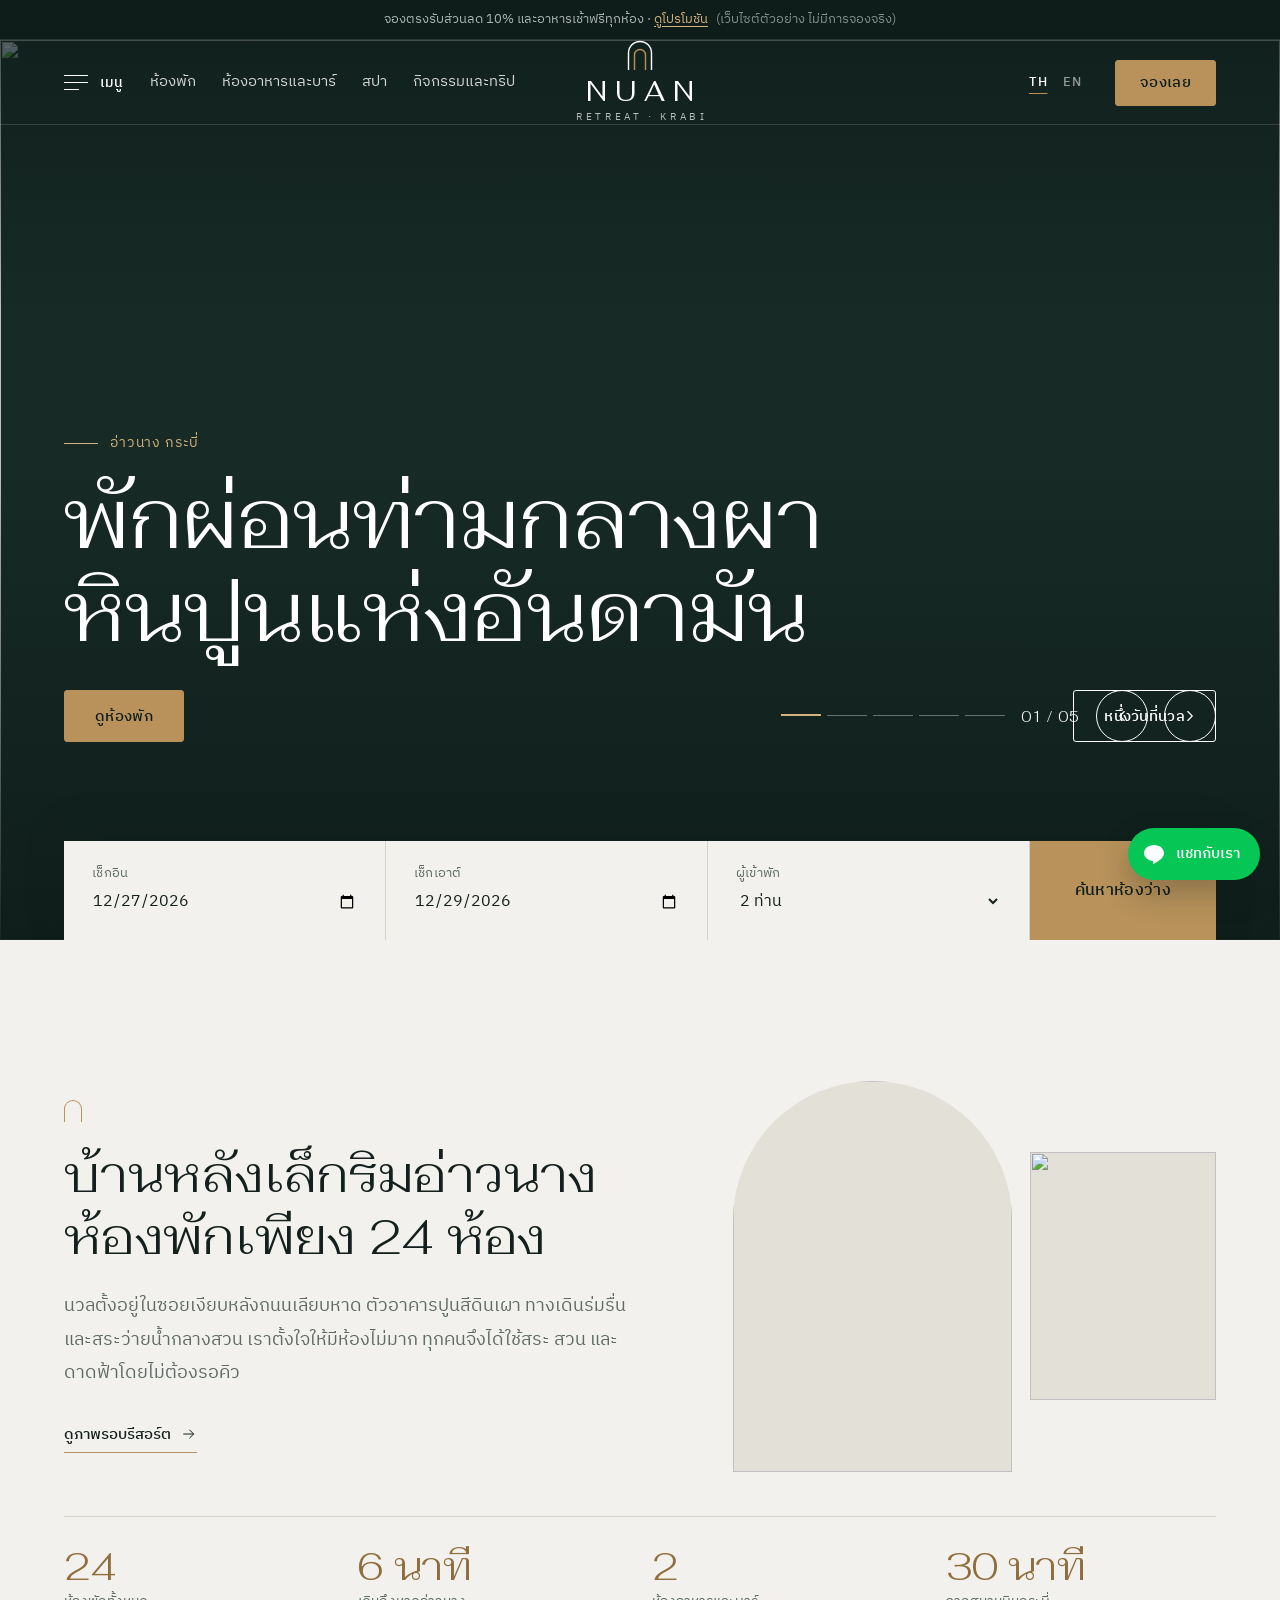
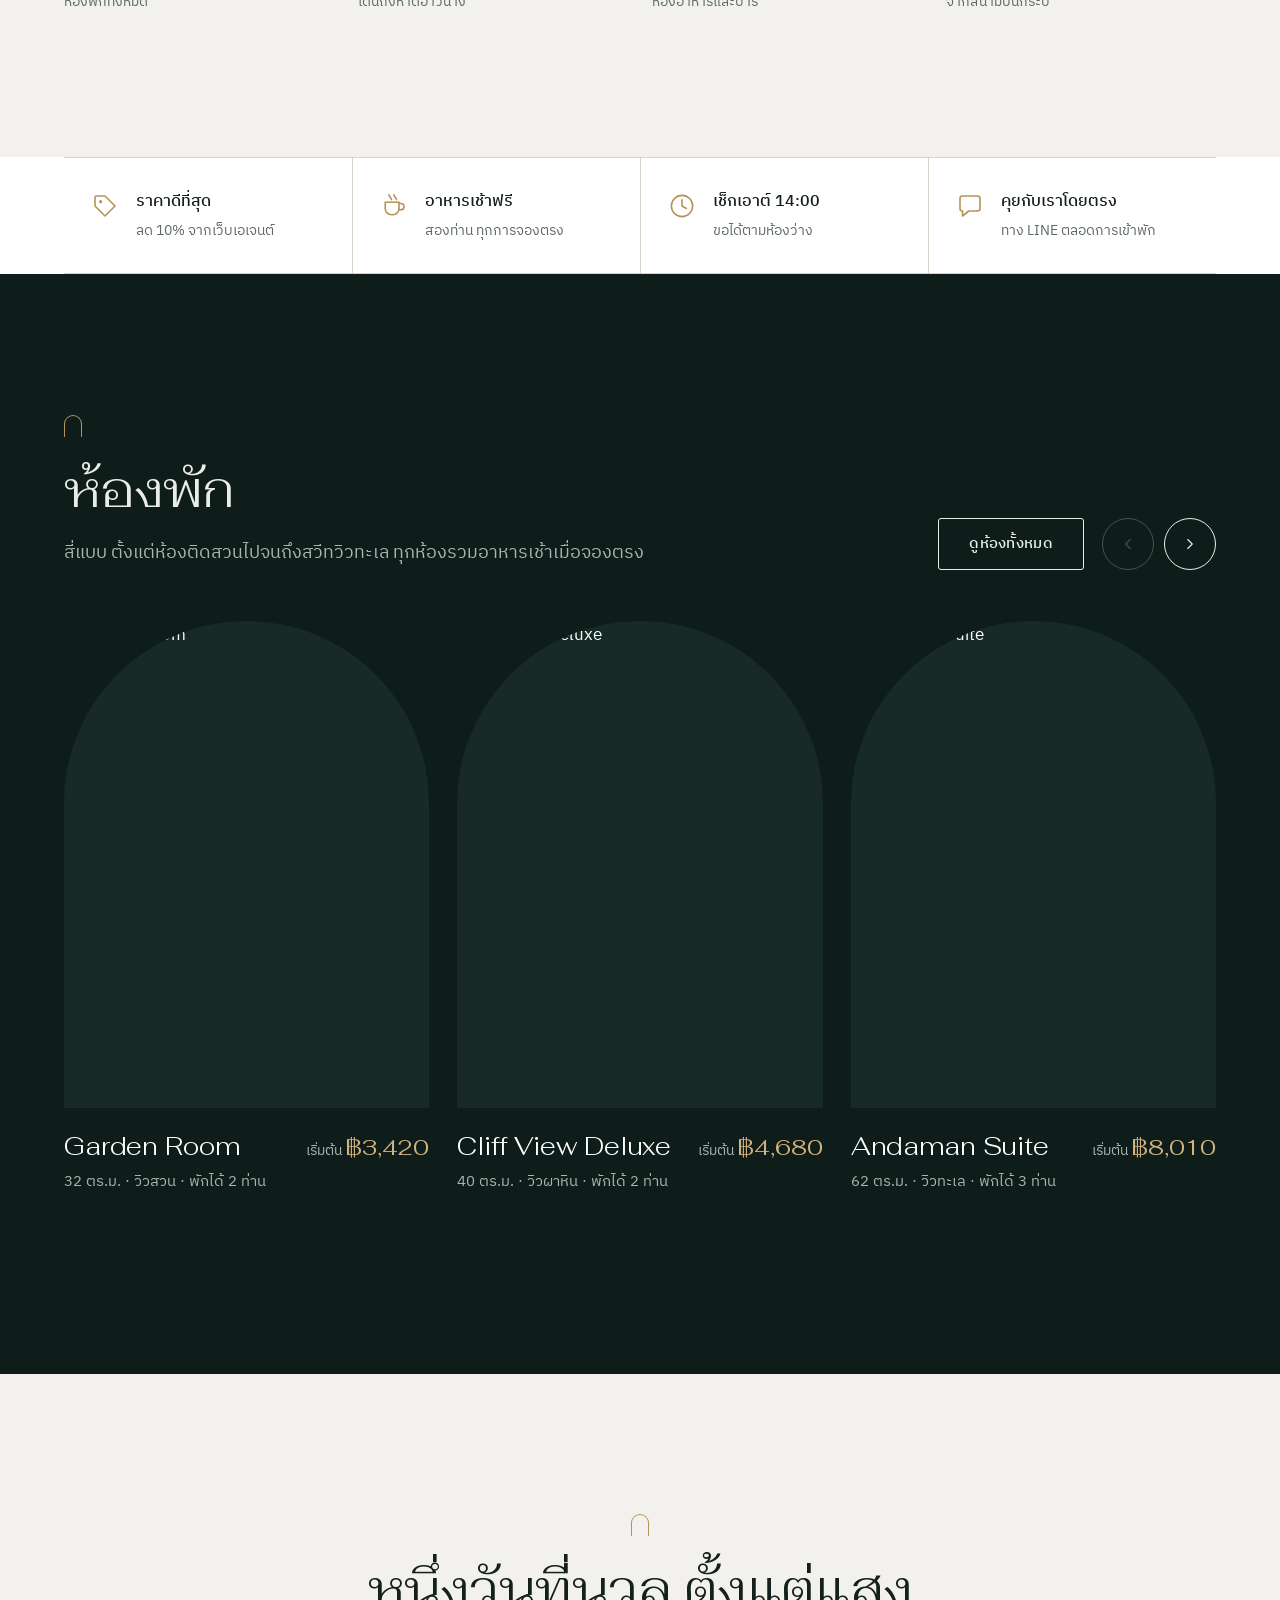
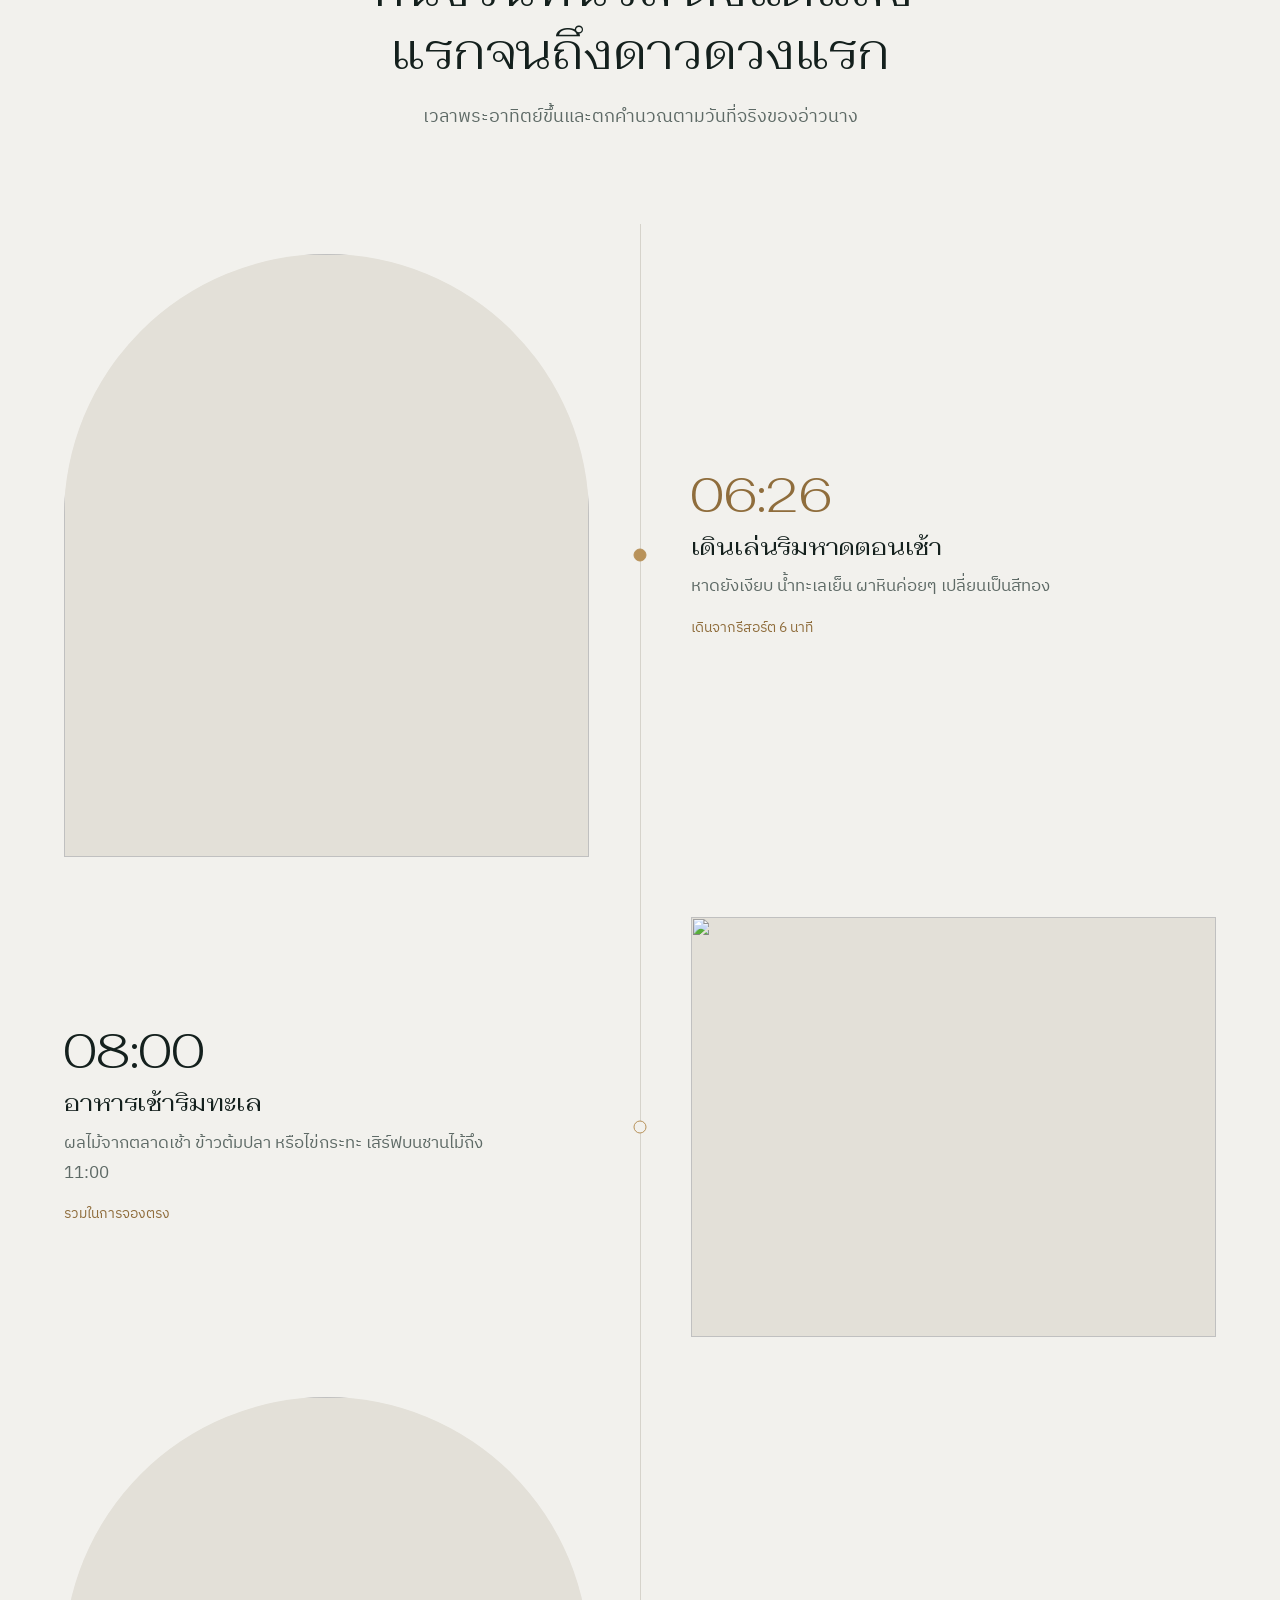
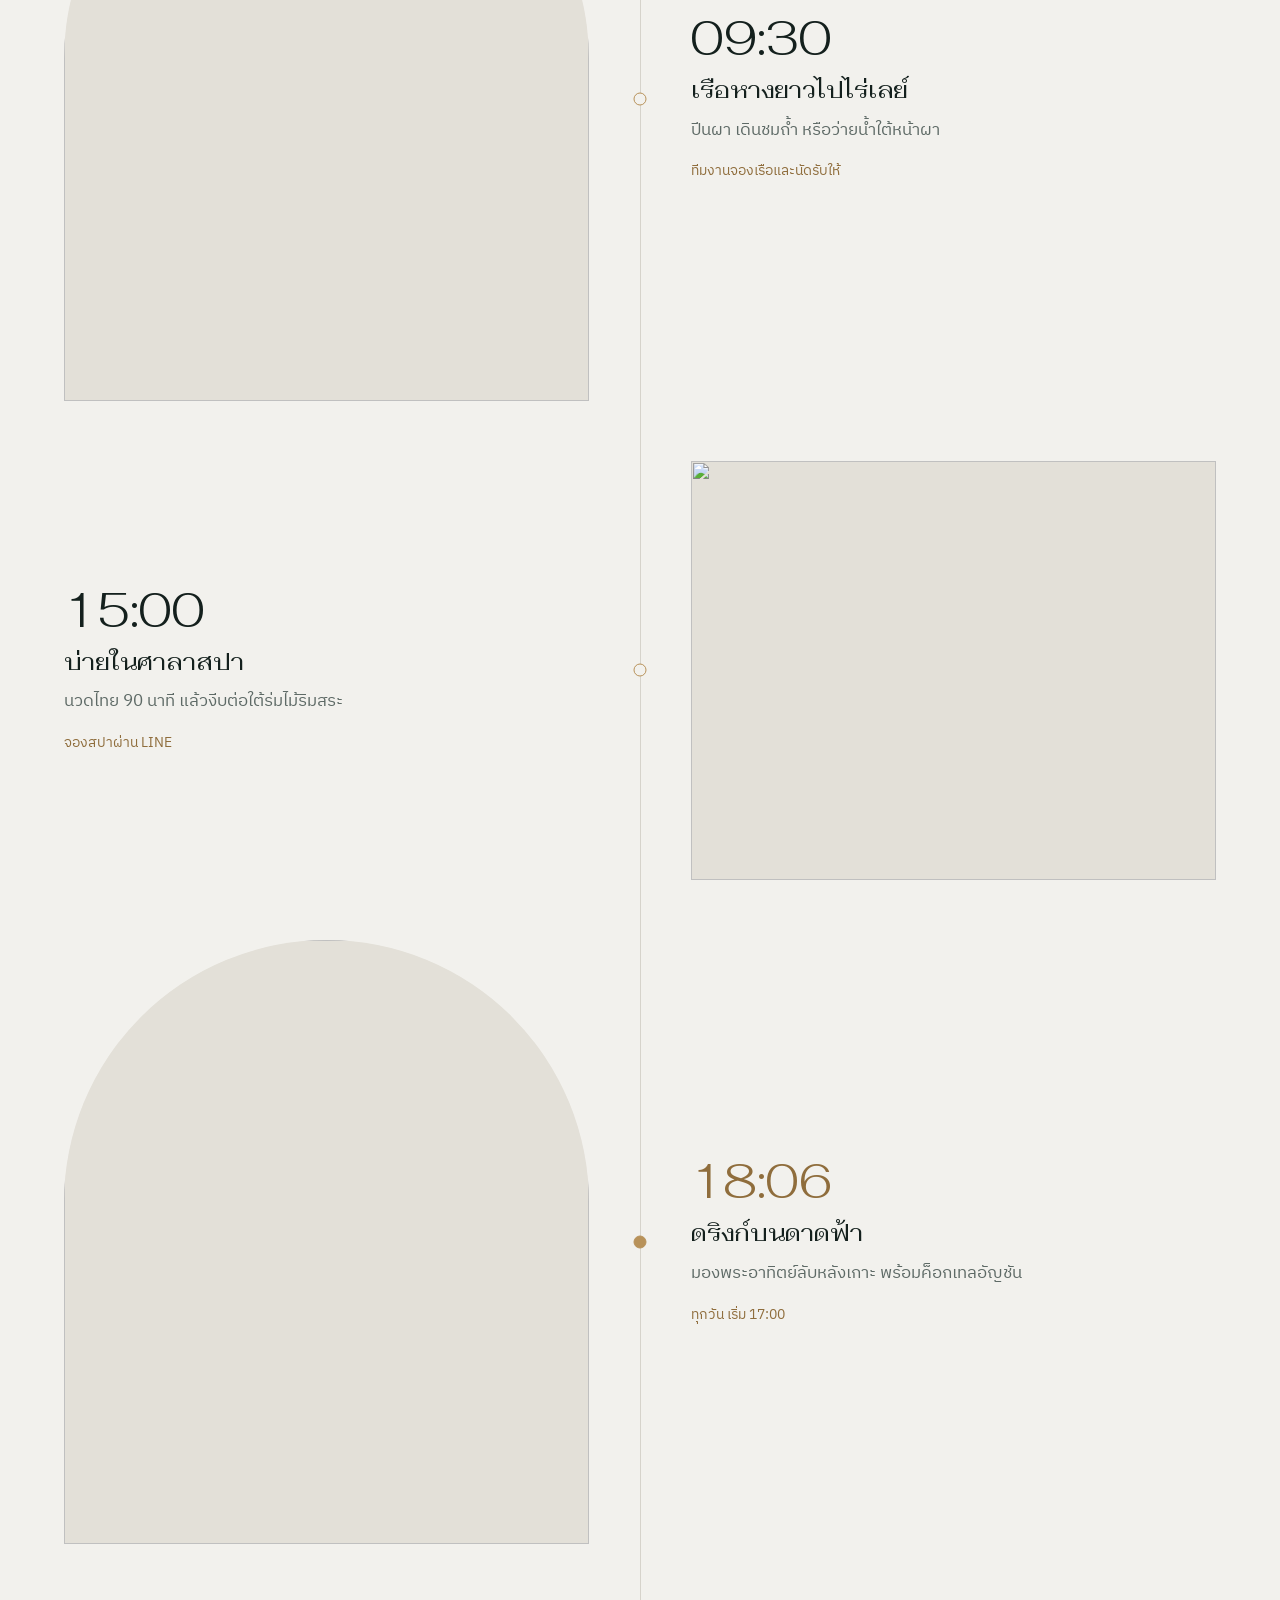
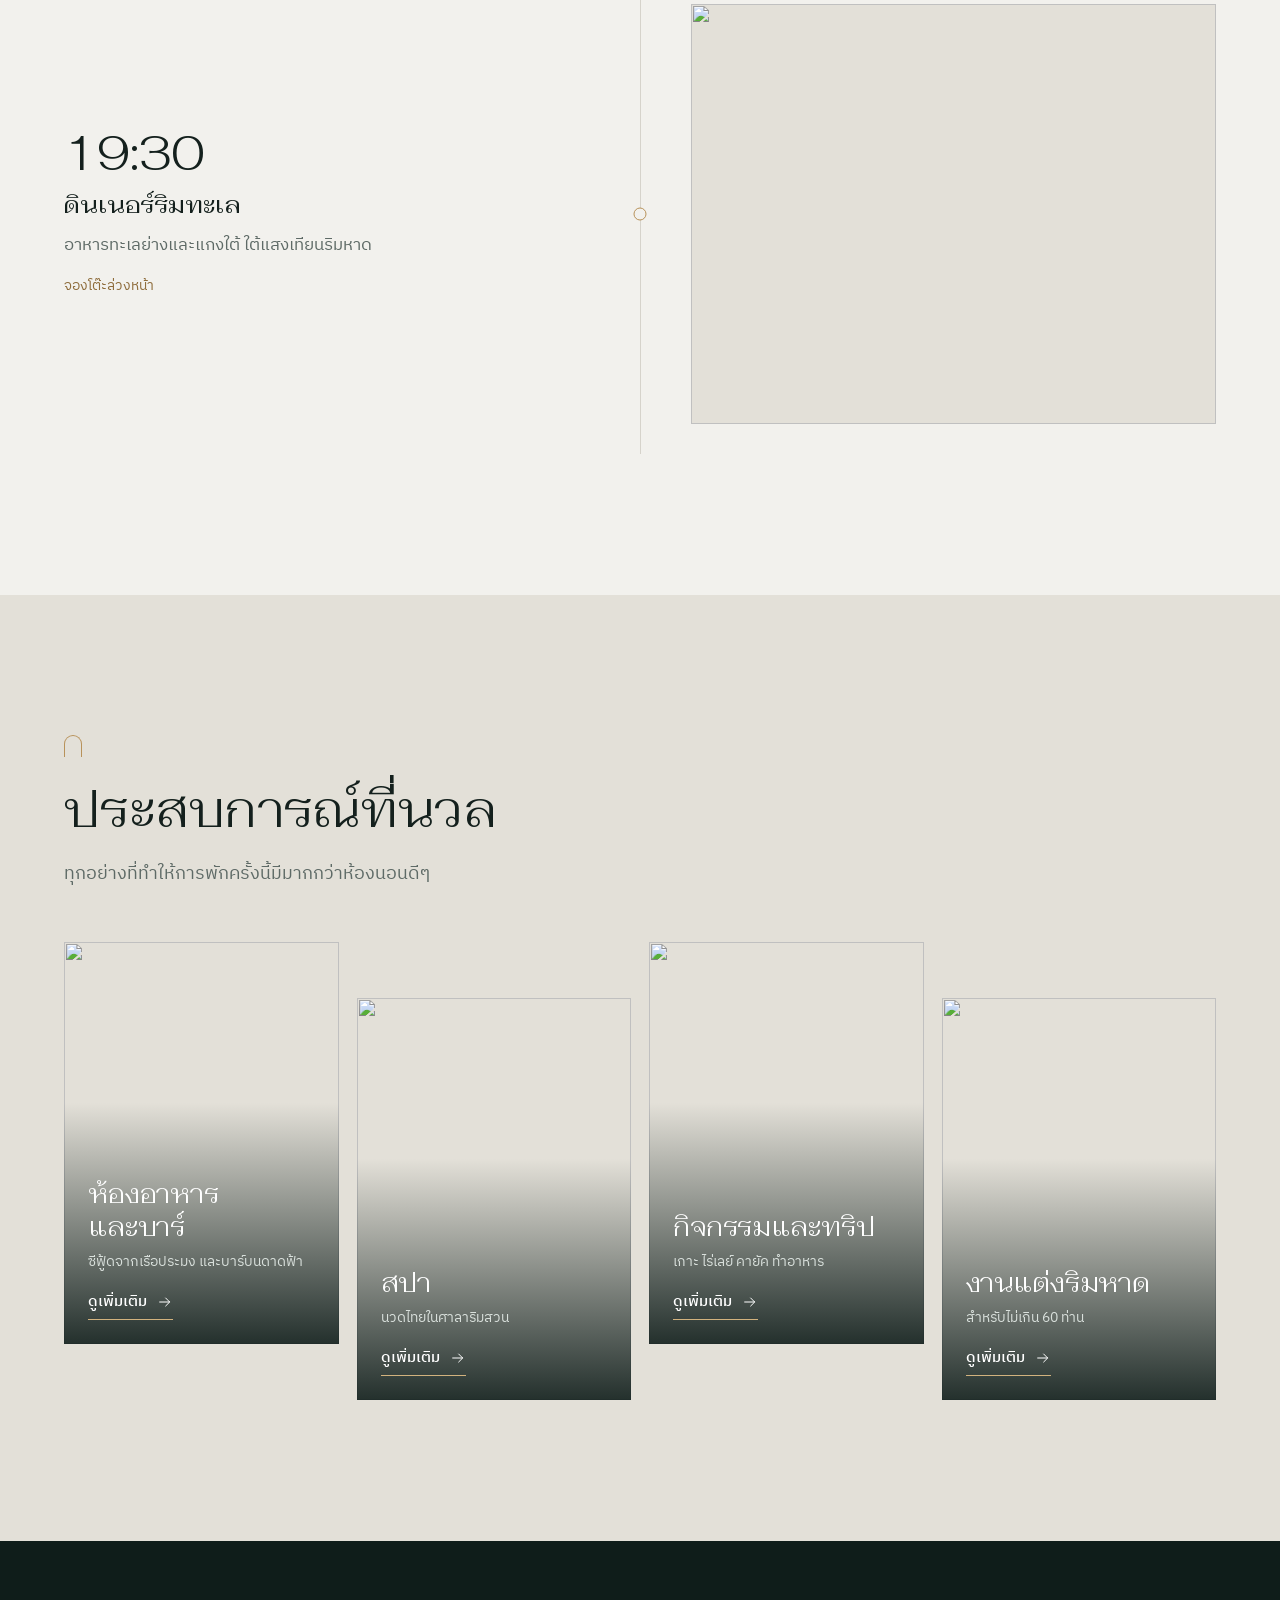
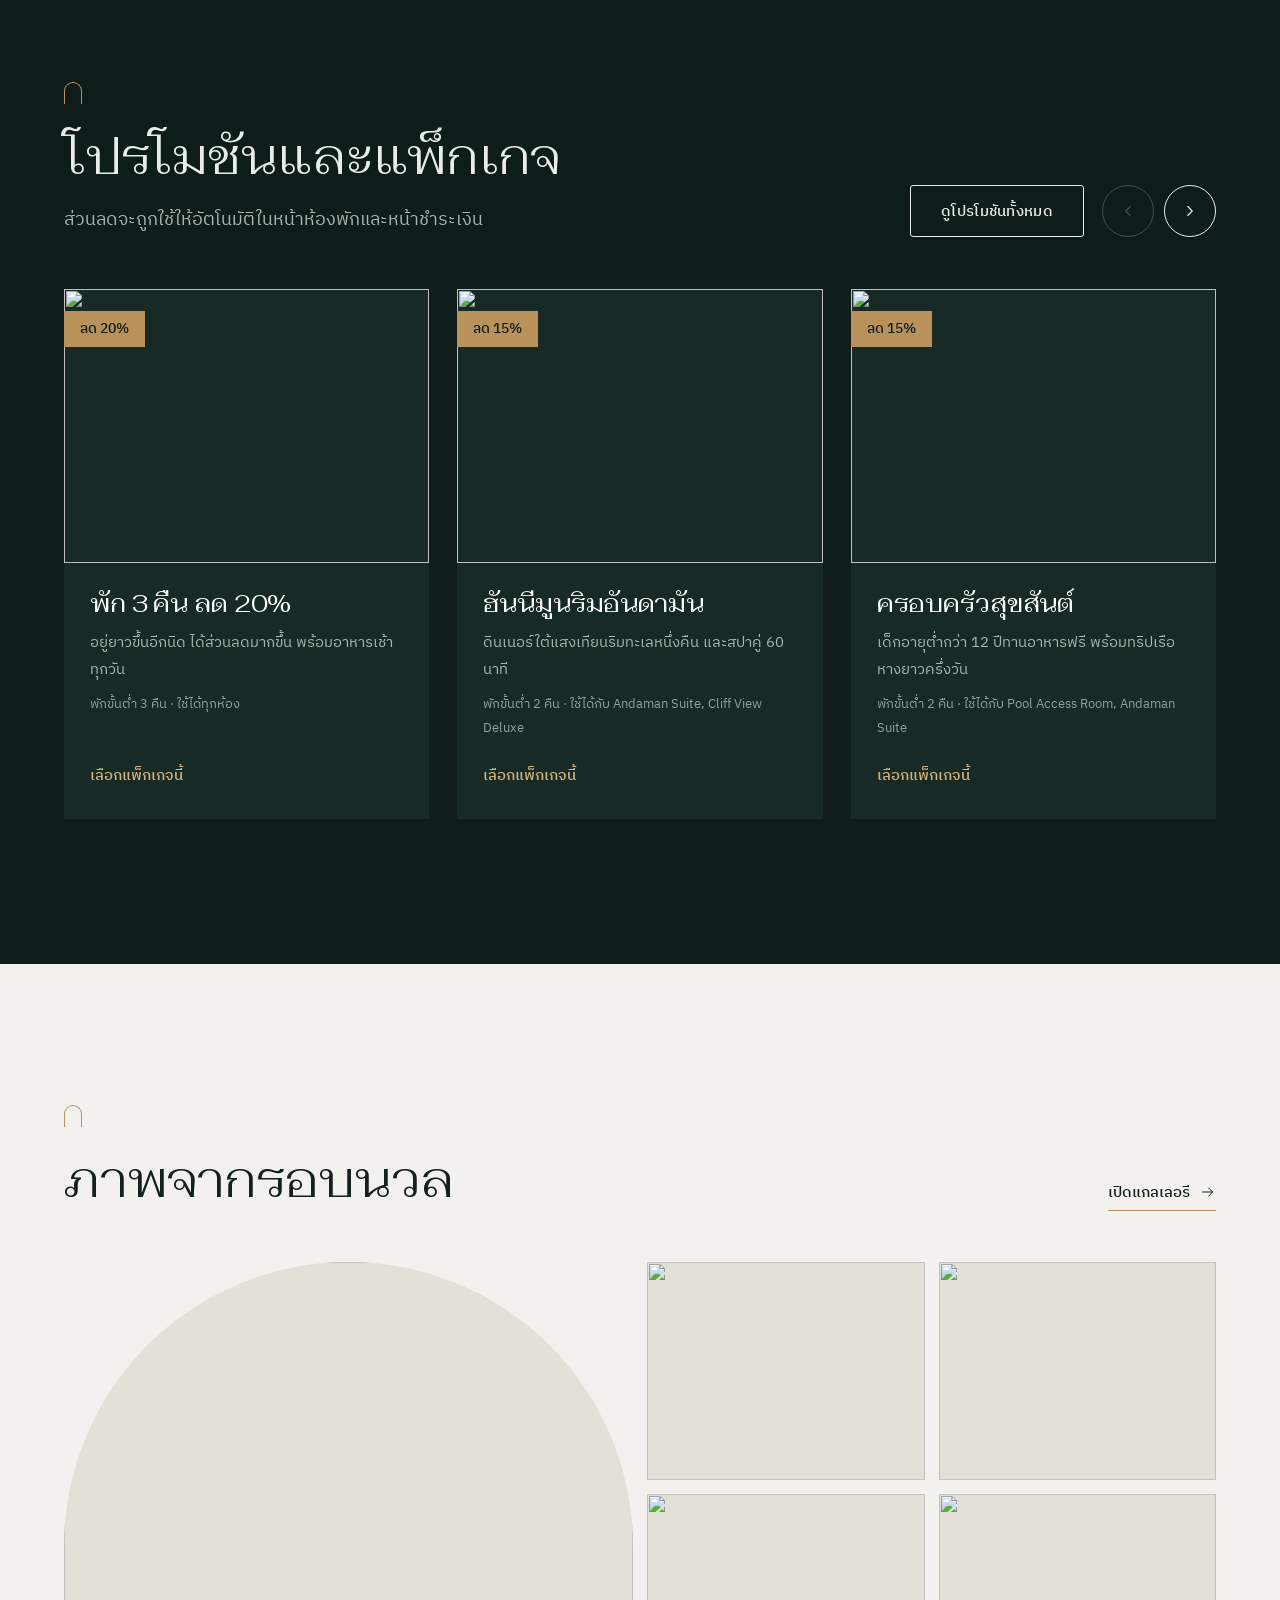
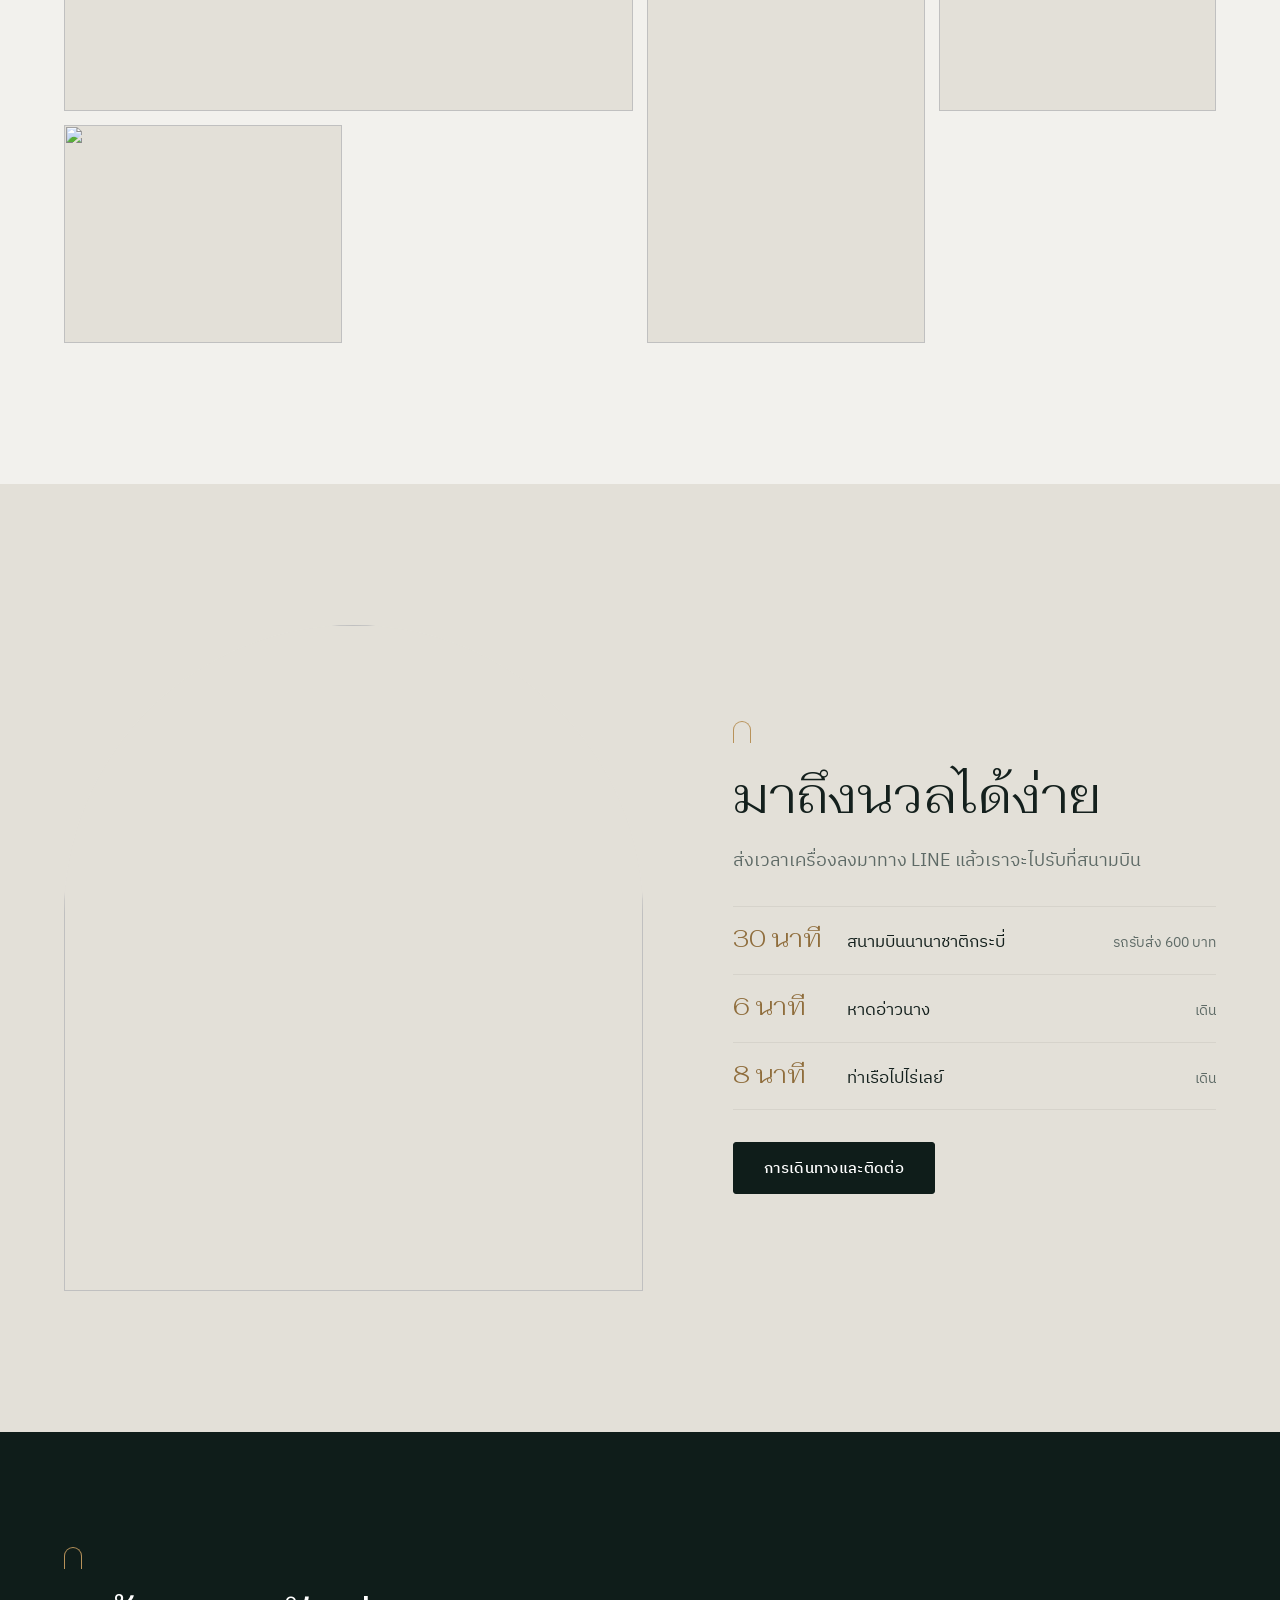
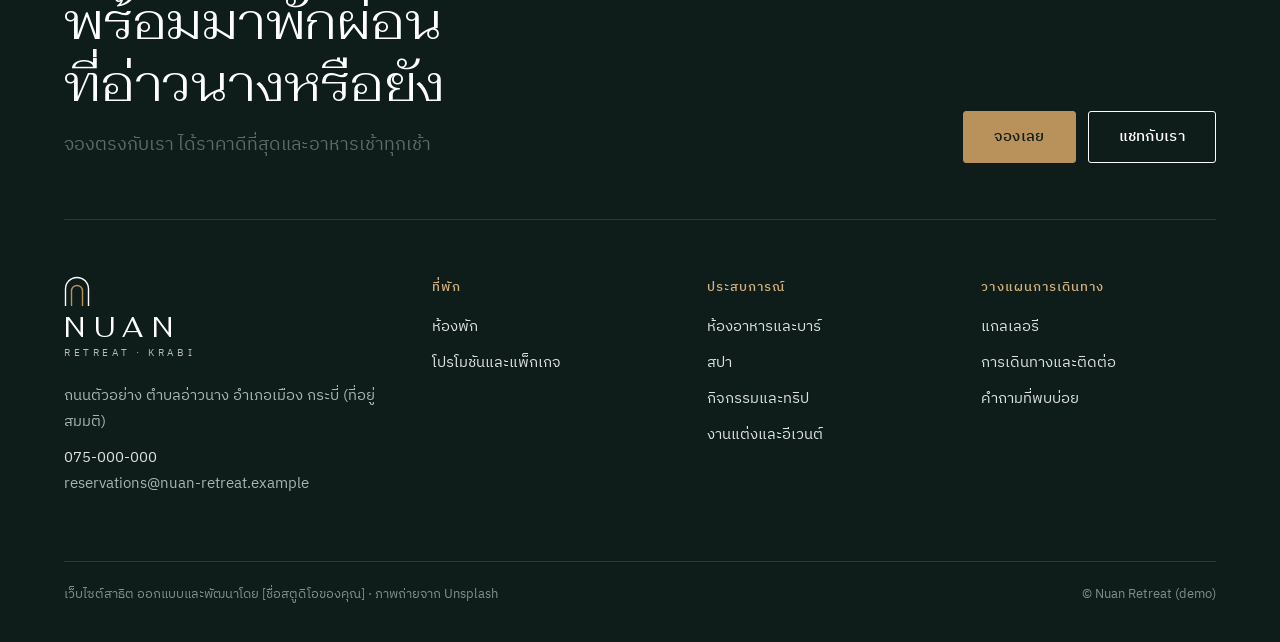
==== commit 0a8c325d: "Redesign: quiet luxury theme, new pages and menu" ====
--- a/index.html
+++ b/index.html
@@ -7,108 +7,82 @@
 <meta name="description" content="Nuan Retreat — a small 24-room retreat in Ao Nang, Krabi. Demo website.">
 <link rel="preconnect" href="https://fonts.googleapis.com">
 <link rel="preconnect" href="https://fonts.gstatic.com" crossorigin>
-<link href="https://fonts.googleapis.com/css2?family=Gloock&family=Trirong:wght@300;400;500&family=Anuphan:wght@300;400;500&display=swap" rel="stylesheet">
+<link href="https://fonts.googleapis.com/css2?family=Fahkwang:wght@300;400;500&family=IBM+Plex+Sans+Thai:wght@300;400;500&display=swap" rel="stylesheet">
 <link rel="stylesheet" href="common.css">
 <style>
-/* Home: full-screen photo slider under a see-through header, a booking bar on its edge, then benefits,
-   rooms and offers as sliding rows, the day-at-Nuan timeline, dining, spa, events and contact. */
-.band{padding:clamp(64px,9vw,128px) 0}
-.kick{font-size:14px;color:var(--soft);letter-spacing:.06em;margin-bottom:14px}
-.body{color:#3b4747;font-size:17px;max-width:52ch}
-.sh{display:flex;justify-content:space-between;align-items:end;gap:20px;flex-wrap:wrap;margin-bottom:36px}
-.sh h2{font-size:clamp(32px,4vw,52px)}
-/* slider */
-.hero{position:relative;height:100svh;min-height:620px;max-height:1000px;background:var(--deep);color:#fff;overflow:hidden}
-.slide{position:absolute;inset:0;opacity:0;transition:opacity 1.2s ease;pointer-events:none}
+/* Home: full-screen slider, booking panel on its lower edge, then the house, rooms, a day at Nuan, experiences, offers, pictures and location. */
+.hero{position:relative;height:100svh;min-height:640px;max-height:1040px;background:var(--night);color:#fff;overflow:hidden}
+.slide{position:absolute;inset:0;opacity:0;transition:opacity 1.4s ease;pointer-events:none}
 .slide.on{opacity:1;pointer-events:auto}
-.slide img{position:absolute;inset:0;transform:scale(1.08);transition:transform 7s ease-out}
+.slide img{position:absolute;inset:0;transform:scale(1.08);transition:transform 8s ease-out}
 .slide.on img{transform:scale(1)}
-.hero::after{content:"";position:absolute;inset:0;background:linear-gradient(180deg,#0008 0%,#0000 28%,#0000 45%,#000b 100%);pointer-events:none;z-index:1}
-.cap{position:absolute;left:0;right:0;bottom:clamp(150px,20vh,210px);z-index:2}
-.cap .k{font-size:14px;letter-spacing:.08em;opacity:.85;margin-bottom:12px}
-.cap h1,.cap h2{font-size:clamp(44px,6.8vw,96px);max-width:14ch;line-height:1.02}
-:lang(th) .cap h1,:lang(th) .cap h2{font-size:clamp(38px,5.6vw,80px);line-height:1.2;max-width:16ch}
-.cap .acts{display:flex;gap:12px;flex-wrap:wrap;margin-top:26px;justify-content:flex-start}
-.btn.ghost{background:transparent;color:#fff;border-color:#ffffffa0}.btn.ghost:hover{background:#ffffff1f}
-.sctl{position:absolute;z-index:3;right:max(5vw,20px);bottom:clamp(150px,20vh,210px);display:flex;align-items:center;gap:14px}
-.sctl .cbtn{background:transparent;border-color:#ffffffa0;color:#fff}.sctl .cbtn:hover{background:#fff;color:var(--ink)}
-.dots{display:flex;gap:8px}
-.dots button{width:34px;height:44px;border:0;background:none;cursor:pointer;padding:0;position:relative}
-.dots button::before{content:"";position:absolute;left:0;right:0;top:21px;height:2px;background:#ffffff66}
-.dots button[aria-current=true]::before{background:#fff}
-.count{font:400 15px Gloock,serif;min-width:44px;text-align:right}
-/* booking bar */
-.bkb{position:absolute;z-index:4;left:0;right:0;bottom:28px}
-.bkf{background:#fff;color:var(--ink);border-radius:999px;display:grid;grid-template-columns:repeat(3,minmax(0,1fr)) auto;align-items:center;padding:8px 8px 8px 32px;box-shadow:0 20px 50px #0003}
-.bkf .field{padding:6px 18px 6px 0}.bkf .field+.field{padding-left:18px;border-left:1px solid var(--line)}
-/* benefits */
-.benband{background:var(--stone);padding:clamp(40px,5vw,64px) 0}
-.benband h2{text-align:center;font-size:clamp(26px,3vw,36px);margin-bottom:28px}
-/* intro */
-.intro{display:grid;grid-template-columns:minmax(0,6fr) minmax(0,5fr);gap:clamp(32px,6vw,96px);align-items:center}
-.pair{display:grid;grid-template-columns:3fr 2fr;gap:16px;align-items:end}
-.pair figure:first-child{aspect-ratio:3/4;border-radius:var(--arch)}.pair figure:last-child{aspect-ratio:3/4;border-radius:22px;margin-bottom:56px}
-.facts{display:grid;grid-template-columns:repeat(2,minmax(0,1fr));gap:22px 30px;margin-top:32px}
-.facts div{border-top:1px solid var(--line);padding-top:12px}
-.facts b{display:block;font:400 38px/1 Gloock,serif}.facts span{font-size:14px;color:var(--soft)}
-/* room cards in the carousel */
-.rcard{text-decoration:none;display:block}
-.rcard figure{aspect-ratio:3/3.7;border-radius:var(--arch)}
-.rcard img{transition:transform .8s ease}.rcard:hover img{transform:scale(1.04)}
-.rcard h3{margin-top:18px}
-.rcard p{color:var(--soft);font-size:15px;margin-top:4px}
-.rcard .pr{margin-top:8px;font-size:15px}.rcard .pr b{font:400 24px Gloock,serif}
-/* day */
-.day{background:var(--stone)}
-.dayh{text-align:center;max-width:720px;margin:0 auto 56px}
-.dayh .body{margin:16px auto 0;text-align:center}
+.hero::after{content:"";position:absolute;inset:0;background:linear-gradient(180deg,#0F1D1Ab3 0%,#0F1D1A00 30%,#0F1D1A00 48%,#0F1D1Af0 100%);pointer-events:none;z-index:1}
+.cap{position:absolute;left:0;right:0;bottom:clamp(170px,22vh,230px);z-index:2}
+.cap .k{font-size:14px;letter-spacing:.06em;color:var(--brass2);margin-bottom:16px;display:flex;align-items:center;gap:12px}
+.cap .k::before{content:"";width:34px;height:1px;background:var(--brass2)}
+.cap h1,.cap h2{font-size:clamp(42px,6.4vw,96px);font-weight:300;max-width:15ch;line-height:1.14}
+.cap .acts{display:flex;gap:12px;flex-wrap:wrap;margin-top:32px}
+.sctl{position:absolute;z-index:3;right:max(5vw,20px);bottom:clamp(170px,22vh,230px);display:flex;align-items:center;gap:16px;color:#fff}
+.dots{display:flex;gap:6px}
+.dots button{width:40px;height:44px;border:0;background:none;cursor:pointer;padding:0;position:relative}
+.dots button::before{content:"";position:absolute;left:0;right:0;top:21px;height:1px;background:#ffffff59}
+.dots button[aria-current=true]::before{background:var(--brass2);height:2px;top:20px}
+.count{font:300 15px var(--f-d);min-width:56px;text-align:right;letter-spacing:.06em}
+.bkb{position:absolute;z-index:4;left:0;right:0;bottom:0}
+.bkf{background:var(--paper);color:var(--ink);display:grid;grid-template-columns:repeat(3,minmax(0,1fr)) auto;align-items:stretch;box-shadow:0 -10px 40px #0F1D1A33}
+.bkf .field{padding:22px 28px;border-right:1px solid var(--line)}
+.bkf .btn{min-height:auto;padding:0 44px;border-radius:0;font-size:16px}
+.intro{display:grid;grid-template-columns:minmax(0,6fr) minmax(0,5fr);gap:clamp(40px,7vw,120px);align-items:center}
+.pair{display:grid;grid-template-columns:3fr 2fr;gap:18px;align-items:end}
+.pair figure:first-child{aspect-ratio:3/4.2;border-radius:var(--arch)}.pair figure:last-child{aspect-ratio:3/4;margin-bottom:72px}
+.facts{display:grid;grid-template-columns:repeat(4,minmax(0,1fr));gap:24px;margin-top:44px;padding-top:28px;border-top:1px solid var(--line)}
+.facts b{display:block;font:300 clamp(30px,3vw,44px)/1.1 var(--f-d);color:var(--brassd)}.facts span{font-size:13.5px;color:var(--mute)}
+.rcard{text-decoration:none;display:block;color:#fff}
+.rcard figure{aspect-ratio:3/4;border-radius:var(--arch)}
+.rcard img{transition:transform 1.1s ease}.rcard:hover img{transform:scale(1.045)}
+.rcard .rm{display:flex;justify-content:space-between;align-items:baseline;gap:12px;margin-top:22px}
+.rcard h3{font-size:26px;font-weight:300}
+.rcard p{color:var(--fog);font-size:14.5px;margin-top:6px}
+.rcard .pr{white-space:nowrap;font-size:14px;color:var(--fog)}.rcard .pr b{font:400 22px var(--f-d);color:var(--brass2)}
+.day .dayh{max-width:760px;margin:0 auto clamp(56px,7vw,96px)}
 .tl{position:relative}
-.tl::before{content:"";position:absolute;left:50%;top:0;bottom:0;width:1px;background:#d6cec1}
-.stop{display:grid;grid-template-columns:minmax(0,1fr) minmax(0,1fr);gap:clamp(40px,7vw,110px);align-items:center;padding:24px 0;position:relative}
-.stop::after{content:"";position:absolute;left:50%;top:50%;width:13px;height:13px;border-radius:50%;background:var(--stone);border:2px solid var(--deep);transform:translate(-50%,-50%)}
-.stop.sun::after{border-color:var(--sun);background:var(--sun)}
-.stop figure{aspect-ratio:4/3.3;border-radius:26px}
-.stop:nth-child(odd) figure{border-radius:var(--arch);aspect-ratio:4/4.4}
+.tl::before{content:"";position:absolute;left:50%;top:0;bottom:0;width:1px;background:var(--line)}
+.stop{display:grid;grid-template-columns:minmax(0,1fr) minmax(0,1fr);gap:clamp(48px,8vw,140px);align-items:center;padding:30px 0;position:relative}
+.stop::after{content:"";position:absolute;left:50%;top:50%;width:11px;height:11px;border-radius:50%;background:var(--paper);border:1.5px solid var(--brass);transform:translate(-50%,-50%)}
+.stop.sun::after{background:var(--brass)}
+.stop figure{aspect-ratio:4/3.2}
+.stop:nth-child(odd) figure{border-radius:var(--arch);aspect-ratio:4/4.6}
 .stop:nth-child(even) figure{order:2}
-.time{font:400 42px/1 Gloock,serif;color:var(--deep);margin-bottom:10px;white-space:nowrap}
-.stop.sun .time{color:var(--sun)}
-.stop p{color:#3b4747;margin-top:8px;max-width:44ch}
-.stop .note{font-size:14px;color:var(--soft);margin-top:10px}
-.reveal{opacity:0;transform:translateY(24px);transition:opacity .9s ease,transform .9s ease}
-.reveal.in{opacity:1;transform:none}
-/* feature sections */
-.feat{display:grid;grid-template-columns:minmax(0,7fr) minmax(0,5fr);gap:clamp(32px,6vw,88px);align-items:center}
-.feat.flip figure:first-child,.feat.flip .fpics{order:2}
-.fpics{display:grid;grid-template-columns:2fr 1fr;gap:14px;align-items:end}
-.fpics figure:first-child{aspect-ratio:4/4.4;border-radius:var(--arch)}
-.fpics figure+figure{aspect-ratio:3/4;border-radius:20px}
-.feat .one{aspect-ratio:4/3.2;border-radius:var(--arch)}
-.list2{list-style:none;padding:0;margin:22px 0 26px}
-.list2 li{display:flex;justify-content:space-between;gap:16px;padding:12px 0;border-bottom:1px solid var(--line);font-size:15.5px}
-.list2 li:first-child{border-top:1px solid var(--line)}
-.list2 li span:last-child{color:var(--soft);white-space:nowrap}
-.dark{background:var(--deep);color:#e8efee}
-.dark .kick,.dark .list2 li span:last-child{color:#9fb3b1}
-.dark .body{color:#b9c6c4}
-.dark .list2 li{border-color:#ffffff24}
-.dark .btn.line{color:#fff;border-color:#ffffffa0}.dark .btn.line:hover{background:#ffffff1a}
-/* contact */
-.ct{display:grid;grid-template-columns:minmax(0,5fr) minmax(0,6fr);gap:clamp(32px,6vw,96px);align-items:start}
-.near{list-style:none;padding:0;margin:0}
-.near li{display:grid;grid-template-columns:auto 1fr auto;gap:18px;align-items:baseline;padding:15px 0;border-bottom:1px solid var(--line)}
+.time{font:300 48px/1 var(--f-d);color:var(--ink);margin-bottom:14px;white-space:nowrap}
+.stop.sun .time{color:var(--brassd)}
+.stop p{color:var(--mute);margin-top:10px;max-width:42ch}
+.stop .note{font-size:13.5px;color:var(--brassd);margin-top:14px}
+.xgrid{display:grid;grid-template-columns:repeat(4,minmax(0,1fr));gap:18px}
+.xt{position:relative;display:block;aspect-ratio:3/4.4;overflow:hidden;color:#fff;text-decoration:none;background:var(--night)}
+.xt:nth-child(even){margin-top:56px}
+.xt img{position:absolute;inset:0;transition:transform 1.2s ease,opacity .4s}
+.xt:hover img{transform:scale(1.06);opacity:.85}
+.xt::after{content:"";position:absolute;inset:0;background:linear-gradient(180deg,#0F1D1A00 40%,#0F1D1Ae6 100%)}
+.xt div{position:absolute;left:24px;right:24px;bottom:24px;z-index:2}
+.xt h3{font-size:clamp(22px,2vw,28px);font-weight:300}
+.xt p{font-size:14px;color:#D9E0DC;margin-top:6px}
+.xt .tlink{margin-top:14px;color:#fff;border-color:var(--brass2)}
+.mos{display:grid;grid-template-columns:repeat(4,minmax(0,1fr));grid-auto-rows:clamp(150px,17vw,250px);gap:14px}
+.mos figure:nth-child(1){grid-column:span 2;grid-row:span 2;border-radius:var(--arch)}
+.mos figure:nth-child(4){grid-row:span 2}
+.near{list-style:none;padding:0;margin:28px 0 32px}
+.near li{display:grid;grid-template-columns:96px 1fr auto;gap:18px;align-items:baseline;padding:16px 0;border-bottom:1px solid var(--line)}
 .near li:first-child{border-top:1px solid var(--line)}
-.near b{font:400 22px Gloock,serif;color:var(--deep);white-space:nowrap;min-width:72px}
-.near span:last-child{color:var(--soft);font-size:14.5px;text-align:right}
-.cbox{display:grid;grid-template-columns:1fr 1fr;gap:12px;margin-top:26px}
-.cbox div{background:var(--stone);border-radius:16px;padding:14px 16px}.cbox span{display:block;font-size:13px;color:var(--soft)}.cbox b{font-weight:500;overflow-wrap:anywhere}
-.lineb{background:#06c755;border-color:#06c755}.lineb:hover{background:#05a948}
-footer{margin-top:0}
-@media(max-width:960px){.intro,.feat,.ct{grid-template-columns:1fr}.feat.flip .fpics,.feat.flip figure:first-child{order:0}.pair figure:last-child{margin-bottom:0}.bkf{grid-template-columns:1fr 1fr 1fr}.bkf .btn{grid-column:1/-1;margin-top:6px}.bkf{border-radius:26px;padding:12px 16px}}
-@media(max-width:720px){.cap{bottom:auto;top:calc(var(--annh,40px) + 110px)}.sctl{bottom:auto;top:calc(var(--annh,40px) + 64px);right:auto;left:max(5vw,20px)}.sctl .cbtn,.count{display:none}
-.bkb{bottom:16px}.bkf{grid-template-columns:1fr 1fr}.bkf .field:nth-child(3){grid-column:1/-1;border-left:0;padding-left:0;border-top:1px solid var(--line)}
-.tl::before{left:7px}.stop{grid-template-columns:1fr;gap:16px;padding:22px 0 22px 30px}.stop::after{left:7px;top:32px}.stop:nth-child(even) figure{order:0}.stop:nth-child(odd) figure{aspect-ratio:4/3.6}.time{font-size:34px}
-.facts b{font-size:32px}.near li{grid-template-columns:auto 1fr}.near span:last-child{grid-column:2;text-align:left;margin-top:-10px}.cbox{grid-template-columns:1fr}}
-@media(prefers-reduced-motion:reduce){.slide,.slide img{transition:none}.reveal{opacity:1;transform:none;transition:none}}
+.near b{font:300 24px var(--f-d);color:var(--brassd);white-space:nowrap}
+.near span:last-child{color:var(--mute);font-size:14px;text-align:right}
+@media(max-width:1080px){.xgrid{grid-template-columns:1fr 1fr}.xt:nth-child(even){margin-top:0}.xt:nth-child(odd){margin-top:0}}
+@media(max-width:960px){.intro{grid-template-columns:1fr}.pair figure:last-child{margin-bottom:0}.facts{grid-template-columns:1fr 1fr}
+ .bkf{grid-template-columns:1fr 1fr 1fr}.bkf .btn{grid-column:1/-1;min-height:56px}.mos{grid-template-columns:1fr 1fr}.mos figure:nth-child(1){grid-column:span 2}.mos figure:nth-child(4){grid-row:auto}}
+@media(max-width:720px){.cap{bottom:auto;top:calc(var(--annh,40px) + 130px)}.sctl{bottom:auto;top:calc(var(--annh,40px) + 84px);right:auto;left:max(5vw,20px)}.sctl .cbtn,.count{display:none}
+ .bkf{grid-template-columns:1fr 1fr}.bkf .field{padding:14px 18px;border-bottom:1px solid var(--line)}.bkf .field:nth-child(2){border-right:0}.bkf .field:nth-child(3){grid-column:1/-1;border-right:0}
+ .tl::before{left:5px}.stop{grid-template-columns:1fr;gap:18px;padding:24px 0 24px 32px}.stop::after{left:5px;top:36px}.stop:nth-child(even) figure{order:0}.stop:nth-child(odd) figure{aspect-ratio:4/3.6}.time{font-size:38px}
+ .xgrid{grid-template-columns:1fr}.xt{aspect-ratio:4/4.4}.near li{grid-template-columns:80px 1fr}.near span:last-child{grid-column:2;text-align:left;margin-top:-10px}}
+@media(prefers-reduced-motion:reduce){.slide,.slide img{transition:none}}
 </style>
 </head>
 <body>
@@ -125,61 +99,40 @@
   </form></div></div>
 </section>
 
-<section class="benband"><div class="wrap"><h2 id="benH"></h2><div class="bens" id="bens"></div></div></section>
-
-<section class="band"><div class="wrap intro">
-  <div class="pair">
-    <figure><img loading="lazy" src="https://images.unsplash.com/photo-1762425430465-0d9f08d64147?auto=format&fit=crop&w=1000&q=80" alt=""></figure>
-    <figure><img loading="lazy" src="https://images.unsplash.com/photo-1650201777491-c5baae006026?auto=format&fit=crop&w=700&q=80" alt=""></figure>
-  </div>
-  <div><p class="kick" id="inK"></p><h2 id="inH"></h2><p class="body" style="margin-top:20px" id="inP"></p><div class="facts" id="facts"></div></div>
-</div></section>
-
-<section class="band" style="padding-top:0"><div class="wrap">
-  <div class="car" id="roomsCar"><div class="sh"><div><p class="kick" id="rmK"></p><h2 id="rmH"></h2></div><div style="display:flex;gap:16px;align-items:center;flex-wrap:wrap"><a class="btn line" href="rooms.html" id="rmAll"></a><span class="cbslot"></span></div></div><div class="track" id="roomTrack"></div></div>
-</div></section>
-
-<section class="band day" id="day"><div class="wrap">
-  <div class="dayh"><p class="kick" id="dayK"></p><h2 id="dayH"></h2><p class="body" id="dayP"></p></div>
+<section class="sec"><div class="wrap intro rv">
+  <div><span class="mark"></span><h2 id="inH"></h2><p class="lead" style="margin-top:22px" id="inP"></p><div style="margin-top:30px"><a class="tlink" href="gallery.html" id="inA"></a></div></div>
+  <div class="pair"><figure><img loading="lazy" src="https://images.unsplash.com/photo-1762425430465-0d9f08d64147?auto=format&fit=crop&w=1000&q=80" alt=""></figure><figure><img loading="lazy" src="https://images.unsplash.com/photo-1596436891234-ab1fbd9353e5?auto=format&fit=crop&w=700&q=80" alt=""></figure></div>
+</div><div class="wrap"><div class="facts rv" id="facts"></div></div></section>
+
+<section class="sec tight white" style="padding-top:0;padding-bottom:0"><div class="wrap"><div class="bens" id="bens"></div></div></section>
+
+<section class="sec dark"><div class="wrap"><div class="car" id="roomsCar">
+  <div class="sh"><div><span class="mark"></span><h2 id="rmH"></h2><p class="lead" id="rmP"></p></div><div style="display:flex;gap:18px;align-items:center;flex-wrap:wrap"><a class="btn line" href="rooms.html" id="rmAll"></a><span class="cbslot"></span></div></div>
+  <div class="track" id="roomTrack"></div></div></div></section>
+
+<section class="sec day" id="day"><div class="wrap">
+  <div class="dayh center"><span class="mark"></span><h2 id="dayH"></h2><p class="lead" style="margin-top:18px" id="dayP"></p></div>
   <div class="tl" id="tl"></div>
 </div></section>
 
-<section class="band" id="offers"><div class="wrap">
-  <div class="car" id="offCar"><div class="sh"><div><p class="kick" id="ofK"></p><h2 id="ofH"></h2></div><div style="display:flex;gap:16px;align-items:center;flex-wrap:wrap"><a class="btn line" href="offers.html" id="ofAll"></a><span class="cbslot"></span></div></div><div class="track" id="offTrack"></div></div>
-</div></section>
-
-<section class="band dark" id="dining"><div class="wrap feat">
-  <div class="fpics">
-    <figure><img loading="lazy" src="https://images.unsplash.com/photo-1760533536461-714a23877e2d?auto=format&fit=crop&w=1100&q=80" alt=""></figure>
-    <figure><img loading="lazy" src="https://images.unsplash.com/photo-1674216645383-afc4e42c227f?auto=format&fit=crop&w=600&q=80" alt=""></figure>
-  </div>
-  <div><p class="kick" id="dnK"></p><h2 id="dnH"></h2><p class="body" style="margin-top:18px" id="dnP"></p><ul class="list2" id="dnL"></ul><a class="btn line" href="https://line.me/" target="_blank" rel="noopener" id="dnB"></a></div>
-</div></section>
-
-<section class="band" id="spa"><div class="wrap feat flip">
-  <div class="fpics">
-    <figure><img loading="lazy" src="https://images.unsplash.com/photo-1712725213051-8d7d6a52edaf?auto=format&fit=crop&w=1100&q=80" alt=""></figure>
-    <figure><img loading="lazy" src="https://images.unsplash.com/photo-1787651343620-8d5303006ecb?auto=format&fit=crop&w=600&q=80" alt=""></figure>
-  </div>
-  <div><p class="kick" id="spK"></p><h2 id="spH"></h2><p class="body" style="margin-top:18px" id="spP"></p><ul class="list2" id="spL"></ul><a class="btn" href="https://line.me/" target="_blank" rel="noopener" id="spB"></a></div>
-</div></section>
-
-<section class="band" id="events" style="background:var(--stone)"><div class="wrap feat">
-  <figure class="one"><img loading="lazy" src="https://images.unsplash.com/photo-1718152219044-edc915854e70?auto=format&fit=crop&w=1300&q=80" alt=""></figure>
-  <div><p class="kick" id="evK"></p><h2 id="evH"></h2><p class="body" style="margin-top:18px" id="evP"></p><ul class="list2" id="evL"></ul><a class="btn" href="https://line.me/" target="_blank" rel="noopener" id="evB"></a></div>
-</div></section>
-
-<section class="band" id="contact"><div class="wrap ct">
-  <div><p class="kick" id="ctK"></p><h2 id="ctH"></h2><p class="body" style="margin-top:18px" id="ctP"></p>
-    <div class="cbox" id="cbox"></div>
-    <div style="display:flex;gap:12px;flex-wrap:wrap;margin-top:22px"><a class="btn lineb" href="https://line.me/" target="_blank" rel="noopener" id="ctB"></a><a class="btn line" href="rooms.html" id="ctR"></a></div></div>
-  <ul class="near" id="near"></ul>
-</div></section>
-
-<footer><div class="wrap">
-  <div class="ft"><div><span class="brand"><b>NUAN</b></span><p style="margin-top:12px" data-t="addr"></p></div><p>reservations@nuan-retreat.example · 075-000-000</p></div>
-  <div class="credit"><span data-t="foot"></span></div>
-</div></footer>
+<section class="sec stoneb"><div class="wrap">
+  <div class="sh"><div><span class="mark"></span><h2 id="exH"></h2><p class="lead" id="exP"></p></div></div>
+  <div class="xgrid" id="xgrid"></div>
+</div></section>
+
+<section class="sec dark" id="offers"><div class="wrap"><div class="car" id="offCar">
+  <div class="sh"><div><span class="mark"></span><h2 id="ofH"></h2><p class="lead" id="ofP"></p></div><div style="display:flex;gap:18px;align-items:center;flex-wrap:wrap"><a class="btn line" href="offers.html" id="ofAll"></a><span class="cbslot"></span></div></div>
+  <div class="track" id="offTrack"></div></div></div></section>
+
+<section class="sec"><div class="wrap">
+  <div class="sh"><div><span class="mark"></span><h2 id="gaH"></h2></div><a class="tlink" href="gallery.html" id="gaA"></a></div>
+  <div class="mos rv" id="mos"></div>
+</div></section>
+
+<section class="sec stoneb"><div class="wrap split rv">
+  <figure><img loading="lazy" src="https://images.unsplash.com/photo-1708820760437-5a5020e8e50d?auto=format&fit=crop&w=1100&q=80" alt=""></figure>
+  <div><span class="mark"></span><h2 id="ctH"></h2><p class="lead" style="margin-top:18px" id="ctP"></p><ul class="near" id="near"></ul><a class="btn" href="contact.html" id="ctA"></a></div>
+</div></section>
 
 <script src="common.js"></script>
 <script>
@@ -193,78 +146,69 @@
   const f=m=>{m=Math.round(((m%1440)+1440)%1440);return `${String(Math.floor(m/60)).padStart(2,"0")}:${String(m%60).padStart(2,"0")}`};
   return [f(720-4*(lon+ha)-eq+tz*60),f(720-4*(lon-ha)-eq+tz*60)]}
 const [RISE,SET]=sunT(new Date());
-const IC={tag:'<path d="M4 12V5a1 1 0 0 1 1-1h7l8 8-8 8z" fill="none" stroke="currentColor" stroke-width="1.6" stroke-linejoin="round"/><circle cx="8.5" cy="8.5" r="1.4" fill="currentColor"/>',
-cup:'<path d="M5 9h11v5a5 5 0 0 1-5 5h-1a5 5 0 0 1-5-5zM16 10h1.5a2.5 2.5 0 0 1 0 5H16M8 3c0 2 2 2 2 4M12 3c0 2 2 2 2 4" fill="none" stroke="currentColor" stroke-width="1.6" stroke-linecap="round"/>',
-clock:'<circle cx="12" cy="12" r="8.5" fill="none" stroke="currentColor" stroke-width="1.6"/><path d="M12 7v5l3.5 2" fill="none" stroke="currentColor" stroke-width="1.6" stroke-linecap="round"/>',
-chat:'<path d="M4 6a2 2 0 0 1 2-2h12a2 2 0 0 1 2 2v8a2 2 0 0 1-2 2h-7l-5 4v-4H6a2 2 0 0 1-2-2z" fill="none" stroke="currentColor" stroke-width="1.6" stroke-linejoin="round"/>'};
+const IC={tag:'<path d="M4 12V5a1 1 0 0 1 1-1h7l8 8-8 8z" fill="none" stroke="currentColor" stroke-width="1.3" stroke-linejoin="round"/><circle cx="8.5" cy="8.5" r="1.3" fill="currentColor"/>',
+cup:'<path d="M5 9h11v5a5 5 0 0 1-5 5h-1a5 5 0 0 1-5-5zM16 10h1.5a2.5 2.5 0 0 1 0 5H16M8 3c0 2 2 2 2 4M12 3c0 2 2 2 2 4" fill="none" stroke="currentColor" stroke-width="1.3" stroke-linecap="round"/>',
+clock:'<circle cx="12" cy="12" r="8.5" fill="none" stroke="currentColor" stroke-width="1.3"/><path d="M12 7v5l3.5 2" fill="none" stroke="currentColor" stroke-width="1.3" stroke-linecap="round"/>',
+chat:'<path d="M4 6a2 2 0 0 1 2-2h12a2 2 0 0 1 2 2v8a2 2 0 0 1-2 2h-7l-5 4v-4H6a2 2 0 0 1-2-2z" fill="none" stroke="currentColor" stroke-width="1.3" stroke-linejoin="round"/>'};
 const H={
-th:{slides:[["photo-1511265753106-52a8e3488b70","อ่าวนาง · กระบี่","พักผ่อนท่ามกลางผาหินปูนแห่งอันดามัน"],["photo-1648648777033-c833d650aea7","ไร่เลย์ · 15 นาทีด้วยเรือ","หาดที่ไปได้ทางเรือเท่านั้น"],["photo-1483683804023-6ccdb62f86ef","ทัวร์เกาะ","ทะเลแหวก เกาะไก่ และเกาะปอดะ"],["photo-1729606188713-814d1b7bf893","Andaman Suite","ตื่นมาพร้อมวิวทะเลจากเตียงนอน"],["photo-1760533536461-714a23877e2d","ดินเนอร์ริมทะเล","มื้อค่ำใต้แสงเทียน ฟังเสียงคลื่น"]],
+th:{slides:[["photo-1511265753106-52a8e3488b70","อ่าวนาง กระบี่","พักผ่อนท่ามกลางผาหินปูนแห่งอันดามัน"],["photo-1648648777033-c833d650aea7","ไร่เลย์ 15 นาทีด้วยเรือ","หาดที่ไปได้ทางเรือเท่านั้น"],["photo-1483683804023-6ccdb62f86ef","ทัวร์เกาะ","ทะเลแหวก เกาะไก่ และเกาะปอดะ"],["photo-1729606188713-814d1b7bf893","Andaman Suite","ตื่นมาพร้อมทะเลตรงปลายเตียง"],["photo-1760533536461-714a23877e2d","ดินเนอร์ริมทะเล","มื้อค่ำใต้แสงเทียน ฟังเสียงคลื่น"]],
  bookA:"ดูห้องพัก",storyA:"หนึ่งวันที่นวล",find:"ค้นหาห้องว่าง",
- benH:"สิทธิพิเศษเมื่อจองตรงกับเรา",bens:[["tag","ราคาดีที่สุด","ลด 10% จากราคาเว็บเอเจนต์"],["cup","อาหารเช้าฟรี","สำหรับสองท่านทุกการจอง"],["clock","เช็กเอาต์ 14:00","ขอได้ตามห้องว่าง"],["chat","คุยกับเราโดยตรง","ทาง LINE ตลอดการเข้าพัก"]],
- inK:"ที่พัก",inH:"บ้านหลังเล็ก ห้องพักเพียง 24 ห้อง",inP:"นวลตั้งอยู่ในซอยเงียบหลังถนนเลียบหาดอ่าวนาง ตัวอาคารปูนสีดินเผา ทางเดินร่มรื่น และสระว่ายน้ำกลางสวน เราตั้งใจให้มีห้องไม่มาก ทุกคนจึงได้ใช้สระ สวน และดาดฟ้าอย่างไม่ต้องรอคิว",
+ bens:[["tag","ราคาดีที่สุด","ลด 10% จากเว็บเอเจนต์"],["cup","อาหารเช้าฟรี","สองท่าน ทุกการจองตรง"],["clock","เช็กเอาต์ 14:00","ขอได้ตามห้องว่าง"],["chat","คุยกับเราโดยตรง","ทาง LINE ตลอดการเข้าพัก"]],
+ inH:"บ้านหลังเล็กริมอ่าวนาง ห้องพักเพียง 24 ห้อง",inP:"นวลตั้งอยู่ในซอยเงียบหลังถนนเลียบหาด ตัวอาคารปูนสีดินเผา ทางเดินร่มรื่น และสระว่ายน้ำกลางสวน เราตั้งใจให้มีห้องไม่มาก ทุกคนจึงได้ใช้สระ สวน และดาดฟ้าโดยไม่ต้องรอคิว",inA:"ดูภาพรอบรีสอร์ต",
  facts:[["24","ห้องพักทั้งหมด"],["6 นาที","เดินถึงหาดอ่าวนาง"],["2","ห้องอาหารและบาร์"],["30 นาที","จากสนามบินกระบี่"]],
- rmK:"ห้องพัก",rmH:"เลือกห้องที่ใช่สำหรับคุณ",rmAll:"ดูห้องทั้งหมด",
- dayK:"หนึ่งวันที่นวล",dayH:"ตั้งแต่แสงแรก จนถึงดาวดวงแรก",dayP:"เวลาพระอาทิตย์ขึ้นและตกคำนวณตามวันที่จริงของอ่าวนาง",
- stops:[["sun","R","เดินเล่นริมหาดตอนเช้า","หาดยังเงียบ น้ำทะเลเย็น ผาหินค่อยๆ เปลี่ยนเป็นสีทอง","photo-1722483537725-3807a1bb78c7","เดินจากรีสอร์ต 6 นาที"],["","08:00","อาหารเช้าริมทะเล","ผลไม้จากตลาดเช้า ข้าวต้มปลา หรือไข่กระทะ เสิร์ฟบนชานไม้ถึง 11:00","photo-1568853810078-71e3a4868f61","รวมในการจองตรง"],["","09:30","เรือหางยาวไปไร่เลย์","ปีนผา เดินชมถ้ำ หรือว่ายน้ำใต้หน้าผา","photo-1648648777033-c833d650aea7","ทีมงานจองเรือและนัดรับให้"],["","15:00","บ่ายริมสระ หรือสปา","งีบใต้ร่มไม้ แช่น้ำในสระ หรือนวดไทย 90 นาที","photo-1712725213051-8d7d6a52edaf","จองสปาผ่าน LINE"],["sun","S","ดริงก์บนดาดฟ้า","มองพระอาทิตย์ลับหลังเกาะ พร้อมค็อกเทลอัญชัน","photo-1753032507946-14ad6832b102","ทุกวัน เริ่ม 17:30"],["","19:30","ดินเนอร์ริมทะเล","อาหารทะเลย่างและแกงใต้ ใต้แสงเทียนริมหาด","photo-1760533536461-714a23877e2d","จองโต๊ะล่วงหน้า"]],
- ofK:"โปรโมชัน",ofH:"แพ็กเกจที่คุ้มที่สุดตอนนี้",ofAll:"ดูโปรโมชันทั้งหมด",
- dnK:"ห้องอาหารและบาร์",dnH:"กินริมทะเล ดื่มบนดาดฟ้า",dnP:"ห้องอาหาร Talay เสิร์ฟอาหารใต้และซีฟู้ดจากชาวประมงอ่าวนางทุกเช้า ส่วน Roof Bar คือที่ที่ดีที่สุดสำหรับดูพระอาทิตย์ตก",
- dnL:[["Talay · อาหารเช้า","07:00–11:00"],["Talay · อาหารกลางวันและค่ำ","12:00–22:00"],["Roof Bar","17:00–23:00"],["ดินเนอร์ส่วนตัวริมหาด","สำหรับ 2–12 ท่าน"]],dnB:"จองโต๊ะทาง LINE",
- spK:"สปา",spH:"นวดไทยในศาลาริมสวน",spP:"ทรีตเมนต์ใช้สมุนไพรไทยและน้ำมันมะพร้าวจากกระบี่ ทำโดยหมอนวดที่มีประสบการณ์ ในห้องที่เปิดออกสู่สวนเงียบๆ",
- spL:[["นวดไทยแผนโบราณ 60 นาที","1,200 บาท"],["นวดน้ำมันอโรมา 90 นาที","1,800 บาท"],["ประคบสมุนไพร 90 นาที","1,900 บาท"],["สปาคู่ 120 นาที","4,200 บาท"]],spB:"จองสปาทาง LINE",
- evK:"งานแต่งและอีเวนต์",evH:"แต่งงานริมหาดอันดามัน",evP:"พิธีบนหาดตอนพระอาทิตย์ตก ตามด้วยงานเลี้ยงบนดาดฟ้า ทีมงานดูแลตั้งแต่ดอกไม้ ช่างภาพ จนถึงห้องพักของแขก รองรับงานเล็กๆ ที่อบอุ่นไม่เกิน 60 ท่าน",
- evL:[["พิธีริมหาด","สูงสุด 60 ท่าน"],["งานเลี้ยงบนดาดฟ้า","สูงสุด 80 ท่าน"],["ห้องพักสำหรับแขก","ทั้ง 24 ห้อง"]],evB:"ขอใบเสนอราคา",
- ctK:"ติดต่อและการเดินทาง",ctH:"มาถึงนวลได้ง่าย",ctP:"บอกเวลาเครื่องลงทาง LINE แล้วเราจะส่งรถไปรับที่สนามบิน หรือถ้าขับรถมาเอง มีที่จอดในรีสอร์ต",
- cbox:[["โทร","075-000-000"],["อีเมล","reservations@nuan-retreat.example"],["LINE","@nuanretreat (ตัวอย่าง)"],["เวลาทำการ","ทุกวัน 07:00–22:00"]],ctB:"แชทผ่าน LINE",ctR:"ดูห้องและจอง",
- near:[["30 นาที","สนามบินนานาชาติกระบี่","รถรับส่ง 600 บาท"],["6 นาที","หาดอ่าวนาง","เดิน"],["8 นาที","ท่าเรือไปไร่เลย์","เดิน"],["10 นาที","หาดนพรัตน์ธารา","ขับรถ"]]},
-en:{slides:[["photo-1511265753106-52a8e3488b70","Ao Nang · Krabi","A quiet stay among the Andaman's limestone cliffs"],["photo-1648648777033-c833d650aea7","Railay · 15 minutes by boat","A beach you can only reach by sea"],["photo-1483683804023-6ccdb62f86ef","Island hopping","Talay Waek, Chicken Island and Koh Poda"],["photo-1729606188713-814d1b7bf893","Andaman Suite","Wake up to the sea from your bed"],["photo-1760533536461-714a23877e2d","Dinner by the sea","Candlelight and the sound of the waves"]],
+ rmH:"ห้องพัก",rmP:"สี่แบบ ตั้งแต่ห้องติดสวนไปจนถึงสวีทวิวทะเล ทุกห้องรวมอาหารเช้าเมื่อจองตรง",rmAll:"ดูห้องทั้งหมด",
+ dayH:"หนึ่งวันที่นวล ตั้งแต่แสงแรกจนถึงดาวดวงแรก",dayP:"เวลาพระอาทิตย์ขึ้นและตกคำนวณตามวันที่จริงของอ่าวนาง",
+ stops:[["sun","R","เดินเล่นริมหาดตอนเช้า","หาดยังเงียบ น้ำทะเลเย็น ผาหินค่อยๆ เปลี่ยนเป็นสีทอง","photo-1722483537725-3807a1bb78c7","เดินจากรีสอร์ต 6 นาที"],["","08:00","อาหารเช้าริมทะเล","ผลไม้จากตลาดเช้า ข้าวต้มปลา หรือไข่กระทะ เสิร์ฟบนชานไม้ถึง 11:00","photo-1568853810078-71e3a4868f61","รวมในการจองตรง"],["","09:30","เรือหางยาวไปไร่เลย์","ปีนผา เดินชมถ้ำ หรือว่ายน้ำใต้หน้าผา","photo-1648648777033-c833d650aea7","ทีมงานจองเรือและนัดรับให้"],["","15:00","บ่ายในศาลาสปา","นวดไทย 90 นาที แล้วงีบต่อใต้ร่มไม้ริมสระ","photo-1712725213051-8d7d6a52edaf","จองสปาผ่าน LINE"],["sun","S","ดริงก์บนดาดฟ้า","มองพระอาทิตย์ลับหลังเกาะ พร้อมค็อกเทลอัญชัน","photo-1753032507946-14ad6832b102","ทุกวัน เริ่ม 17:00"],["","19:30","ดินเนอร์ริมทะเล","อาหารทะเลย่างและแกงใต้ ใต้แสงเทียนริมหาด","photo-1760533536461-714a23877e2d","จองโต๊ะล่วงหน้า"]],
+ exH:"ประสบการณ์ที่นวล",exP:"ทุกอย่างที่ทำให้การพักครั้งนี้มีมากกว่าห้องนอนดีๆ",
+ ex:[["dining.html","photo-1760533536461-714a23877e2d","ห้องอาหารและบาร์","ซีฟู้ดจากเรือประมง และบาร์บนดาดฟ้า"],["spa.html","photo-1600334089648-b0d9d3028eb2","สปา","นวดไทยในศาลาริมสวน"],["experiences.html","photo-1516750445633-f290238745d2","กิจกรรมและทริป","เกาะ ไร่เลย์ คายัค ทำอาหาร"],["weddings.html","photo-1718152219044-edc915854e70","งานแต่งริมหาด","สำหรับไม่เกิน 60 ท่าน"]],
+ ofH:"โปรโมชันและแพ็กเกจ",ofP:"ส่วนลดจะถูกใช้ให้อัตโนมัติในหน้าห้องพักและหน้าชำระเงิน",ofAll:"ดูโปรโมชันทั้งหมด",
+ gaH:"ภาพจากรอบนวล",gaA:"เปิดแกลเลอรี",
+ ctH:"มาถึงนวลได้ง่าย",ctP:"ส่งเวลาเครื่องลงมาทาง LINE แล้วเราจะไปรับที่สนามบิน",ctA:"การเดินทางและติดต่อ",
+ near:[["30 นาที","สนามบินนานาชาติกระบี่","รถรับส่ง 600 บาท"],["6 นาที","หาดอ่าวนาง","เดิน"],["8 นาที","ท่าเรือไปไร่เลย์","เดิน"]]},
+en:{slides:[["photo-1511265753106-52a8e3488b70","Ao Nang, Krabi","A quiet stay among the Andaman's limestone cliffs"],["photo-1648648777033-c833d650aea7","Railay, 15 minutes by boat","A beach you can only reach by sea"],["photo-1483683804023-6ccdb62f86ef","Island hopping","Talay Waek, Chicken Island and Koh Poda"],["photo-1729606188713-814d1b7bf893","Andaman Suite","Wake up with the sea at the foot of the bed"],["photo-1760533536461-714a23877e2d","Dinner by the sea","Candlelight and the sound of the waves"]],
  bookA:"See rooms",storyA:"A day at Nuan",find:"Find a room",
- benH:"Why book direct with us",bens:[["tag","Best rate","10% below travel-site prices"],["cup","Free breakfast","For two, with every booking"],["clock","Check-out at 14:00","Subject to availability"],["chat","Talk to us directly","On LINE throughout your stay"]],
- inK:"The house",inH:"A small house of just 24 rooms",inP:"Nuan sits on a quiet lane behind Ao Nang's beach road: clay-coloured walls, shaded paths and a pool in the middle of the garden. We keep the room count low, so the pool, garden and roof never feel crowded.",
+ bens:[["tag","Best rate","10% below travel sites"],["cup","Free breakfast","For two, every direct booking"],["clock","Check-out at 14:00","Subject to availability"],["chat","Talk to us directly","On LINE throughout your stay"]],
+ inH:"A small house by Ao Nang, with just 24 rooms",inP:"Nuan sits on a quiet lane behind the beach road: clay-coloured walls, shaded paths and a pool in the middle of the garden. We keep the room count low, so the pool, garden and roof never feel crowded.",inA:"See pictures of the resort",
  facts:[["24","rooms in total"],["6 min","walk to Ao Nang beach"],["2","restaurant and bar"],["30 min","from Krabi airport"]],
- rmK:"Rooms",rmH:"Choose the room that fits your stay",rmAll:"See all rooms",
- dayK:"A day at Nuan",dayH:"From first light to first star",dayP:"Sunrise and sunset are calculated for Ao Nang on today's date.",
- stops:[["sun","R","A walk on the beach","The beach is still quiet, the water cool, the cliffs turning gold.","photo-1722483537725-3807a1bb78c7","6 min walk from the resort"],["","08:00","Breakfast by the sea","Market fruit, rice soup with fish or eggs in the pan, on the deck until 11:00.","photo-1568853810078-71e3a4868f61","Included when you book direct"],["","09:30","Longtail to Railay","Climb, explore the caves, or swim beneath the cliffs.","photo-1648648777033-c833d650aea7","We book the boat and your pick-up"],["","15:00","Pool or spa","A nap in the shade, a swim, or a 90-minute Thai massage.","photo-1712725213051-8d7d6a52edaf","Book the spa on LINE"],["sun","S","Drinks on the roof","Watch the sun drop behind the islands with a butterfly-pea cocktail.","photo-1753032507946-14ad6832b102","Daily from 17:30"],["","19:30","Dinner by the sea","Grilled seafood and southern curries by candlelight on the sand.","photo-1760533536461-714a23877e2d","Book a table ahead"]],
- ofK:"Offers",ofH:"Our best packages right now",ofAll:"See all offers",
- dnK:"Dining & bar",dnH:"Eat by the sea, drink on the roof",dnP:"Talay serves southern Thai food and seafood from Ao Nang's fishermen every morning. The Roof Bar is the best seat in the house for sunset.",
- dnL:[["Talay · breakfast","07:00–11:00"],["Talay · lunch and dinner","12:00–22:00"],["Roof Bar","17:00–23:00"],["Private dinner on the beach","For 2–12 guests"]],dnB:"Book a table on LINE",
- spK:"Spa",spH:"Thai massage in a garden pavilion",spP:"Treatments use Thai herbs and Krabi coconut oil, given by experienced therapists in rooms that open onto a quiet garden.",
- spL:[["Traditional Thai massage, 60 min","1,200 THB"],["Aroma oil massage, 90 min","1,800 THB"],["Herbal compress, 90 min","1,900 THB"],["Couples' spa, 120 min","4,200 THB"]],spB:"Book the spa on LINE",
- evK:"Weddings & events",evH:"Get married on the Andaman shore",evP:"A ceremony on the sand at sunset, then dinner on the roof. Our team handles flowers, photographers and guest rooms, for warm, small weddings of up to 60 guests.",
- evL:[["Beach ceremony","Up to 60 guests"],["Rooftop reception","Up to 80 guests"],["Rooms for your guests","All 24 rooms"]],evB:"Ask for a quote",
- ctK:"Contact & getting here",ctH:"Easy to reach",ctP:"Send us your flight time on LINE and we'll meet you at the airport. Driving yourself? There's parking on site.",
- cbox:[["Phone","075-000-000"],["Email","reservations@nuan-retreat.example"],["LINE","@nuanretreat (sample)"],["Hours","Daily 07:00–22:00"]],ctB:"Chat on LINE",ctR:"Rooms & booking",
- near:[["30 min","Krabi International Airport","Transfer 600 THB"],["6 min","Ao Nang beach","On foot"],["8 min","Boats to Railay","On foot"],["10 min","Noppharat Thara beach","By car"]]}};
-
-let cur=0,timer=null,io=null;
+ rmH:"Rooms",rmP:"Four kinds, from garden rooms to a sea-view suite. Breakfast is included when you book direct.",rmAll:"See all rooms",
+ dayH:"A day at Nuan, from first light to first star",dayP:"Sunrise and sunset are calculated for Ao Nang on today's date.",
+ stops:[["sun","R","A walk on the beach","The beach is still quiet, the water cool, the cliffs turning gold.","photo-1722483537725-3807a1bb78c7","6 min walk from the resort"],["","08:00","Breakfast by the sea","Market fruit, rice soup with fish or eggs in the pan, on the deck until 11:00.","photo-1568853810078-71e3a4868f61","Included when you book direct"],["","09:30","Longtail to Railay","Climb, explore the caves, or swim beneath the cliffs.","photo-1648648777033-c833d650aea7","We book the boat and your pick-up"],["","15:00","An afternoon at the spa","A 90-minute Thai massage, then a nap in the shade by the pool.","photo-1712725213051-8d7d6a52edaf","Book the spa on LINE"],["sun","S","Drinks on the roof","Watch the sun drop behind the islands with a butterfly-pea cocktail.","photo-1753032507946-14ad6832b102","Daily from 17:00"],["","19:30","Dinner by the sea","Grilled seafood and southern curries by candlelight on the sand.","photo-1760533536461-714a23877e2d","Book a table ahead"]],
+ exH:"Experiences at Nuan",exP:"Everything that makes a stay more than a good room.",
+ ex:[["dining.html","photo-1760533536461-714a23877e2d","Dining & bar","Seafood off the boats and a rooftop bar"],["spa.html","photo-1600334089648-b0d9d3028eb2","Spa","Thai massage in a garden pavilion"],["experiences.html","photo-1516750445633-f290238745d2","Experiences","Islands, Railay, kayaks, cooking"],["weddings.html","photo-1718152219044-edc915854e70","Beach weddings","For up to 60 guests"]],
+ ofH:"Offers & packages",ofP:"Discounts are applied for you on the room and payment pages.",ofAll:"See all offers",
+ gaH:"Pictures from around Nuan",gaA:"Open the gallery",
+ ctH:"Easy to reach",ctP:"Send us your flight time on LINE and we'll meet you at the airport.",ctA:"Getting here & contact",
+ near:[["30 min","Krabi International Airport","Transfer 600 THB"],["6 min","Ao Nang beach","On foot"],["8 min","Boats to Railay","On foot"]]}};
+const MOS=["photo-1511265753106-52a8e3488b70","photo-1681579289916-af960b852352","photo-1617325247661-675ab4b64ae2","photo-1504214208698-ea1916a2195a","photo-1679541946014-a47f1ec0dc1a","photo-1600334129128-685c5582fd35"];
+
+let cur=0,timer=null;
 const reduce=matchMedia("(prefers-reduced-motion: reduce)").matches;
 const refill=bindStay($("#ci"),$("#co"),$("#gu"),()=>{});
 function go(i){const s=document.querySelectorAll(".slide"),d=document.querySelectorAll("#dots button");cur=(i+s.length)%s.length;
   s.forEach((e,k)=>{e.classList.toggle("on",k===cur);e.setAttribute("aria-hidden",k!==cur)});d.forEach((e,k)=>e.setAttribute("aria-current",k===cur));
   $("#scount").textContent=`${String(cur+1).padStart(2,"0")} / ${String(s.length).padStart(2,"0")}`}
-function auto(){clearInterval(timer);if(!reduce)timer=setInterval(()=>go(cur+1),6500)}
+function auto(){clearInterval(timer);if(!reduce)timer=setInterval(()=>go(cur+1),7000)}
 function render(){
   header("home",true);onLang(render);applyText();refill();
   const h=H[L],x=t(),set=(id,v)=>{const e=$("#"+id);if(e)e.textContent=v};
-  $("#slides").innerHTML=h.slides.map((s,i)=>`<div class="slide${i===cur?" on":""}" role="group" aria-roledescription="slide" aria-label="${i+1} / ${h.slides.length}"><img src="${U(s[0],2000)}" alt="" ${i?'loading="lazy"':'fetchpriority="high"'}><div class="cap"><div class="wrap"><p class="k">${s[1]}</p>${i?`<h2>${s[2]}</h2>`:`<h1>${s[2]}</h1>`}<div class="acts"><a class="btn bookbtn" href="rooms.html">${h.bookA}</a><a class="btn ghost" href="#day">${h.storyA}</a></div></div></div></div>`).join("");
+  $("#slides").innerHTML=h.slides.map((s,i)=>`<div class="slide${i===cur?" on":""}" role="group" aria-roledescription="slide" aria-label="${i+1} / ${h.slides.length}"><img src="${U(s[0],2000)}" alt="" ${i?'loading="lazy"':'fetchpriority="high"'}><div class="cap"><div class="wrap"><p class="k">${s[1]}</p>${i?`<h2>${s[2]}</h2>`:`<h1>${s[2]}</h1>`}<div class="acts"><a class="btn gold" href="rooms.html">${h.bookA}</a><a class="btn line" href="#day">${h.storyA}</a></div></div></div></div>`).join("");
   $("#dots").innerHTML=h.slides.map((s,i)=>`<button aria-label="${i+1}"></button>`).join("");
   $("#dots").querySelectorAll("button").forEach((b,i)=>b.onclick=()=>{go(i);auto()});
   $("#sprev").innerHTML='<svg viewBox="0 0 24 24">'+ICON.l+'</svg>';$("#snext").innerHTML='<svg viewBox="0 0 24 24">'+ICON.r+'</svg>';
   go(cur);
-  set("lci",x.ci);set("lco",x.co);set("lgu",x.gu);set("find",h.find);set("benH",h.benH);
+  set("lci",x.ci);set("lco",x.co);set("lgu",x.gu);set("find",h.find);
   $("#bens").innerHTML=h.bens.map(b=>`<div class="ben"><svg viewBox="0 0 24 24" aria-hidden="true">${IC[b[0]]}</svg><b>${b[1]}</b><span>${b[2]}</span></div>`).join("");
-  ["inK","inH","inP","rmK","rmH","rmAll","dayK","dayH","dayP","ofK","ofH","ofAll","dnK","dnH","dnP","dnB","spK","spH","spP","spB","evK","evH","evP","evB","ctK","ctH","ctP","ctB","ctR"].forEach(k=>set(k,h[k]));
+  ["inH","inP","rmH","rmP","rmAll","dayH","dayP","exH","exP","ofH","ofP","ofAll","gaH","ctH","ctP","ctA"].forEach(k=>set(k,h[k]));
+  $("#inA").innerHTML=h.inA+arr();$("#gaA").innerHTML=h.gaA+arr();
   $("#facts").innerHTML=h.facts.map(f=>`<div><b>${f[0]}</b><span>${f[1]}</span></div>`).join("");
-  $("#roomTrack").innerHTML=ROOMS.map(r=>`<a class="rcard" href="room.html?r=${r.id}"><figure><img loading="lazy" src="${U(r.gal[0][0],800)}" alt="${r.name}"></figure><h3>${r.name}</h3><p>${r.size} ${x.sqm} · ${r.vw[L]} · ${x.max(r.max)}</p><p class="pr">${x.from} <b>${baht(rate(r))}</b> ${x.night}</p></a>`).join("");
-  $("#tl").innerHTML=h.stops.map(s=>`<article class="stop ${s[0]} reveal"><figure><img loading="lazy" src="${U(s[4],1000)}" alt=""></figure><div><div class="time">${s[1]==="R"?RISE:s[1]==="S"?SET:s[1]}</div><h3>${s[2]}</h3><p>${s[3]}</p><p class="note">${s[5]}</p></div></article>`).join("");
+  $("#roomTrack").innerHTML=ROOMS.map(r=>`<a class="rcard" href="room.html?r=${r.id}"><figure><img loading="lazy" src="${U(r.gal[0][0],900)}" alt="${r.name}"></figure><div class="rm"><h3>${r.name}</h3><span class="pr">${x.from} <b>${baht(rate(r))}</b></span></div><p>${r.size} ${x.sqm} · ${r.vw[L]} · ${x.max(r.max)}</p></a>`).join("");
+  $("#tl").innerHTML=h.stops.map(s=>`<article class="stop ${s[0]} rv"><figure><img loading="lazy" src="${U(s[4],1000)}" alt=""></figure><div><div class="time">${s[1]==="R"?RISE:s[1]==="S"?SET:s[1]}</div><h3>${s[2]}</h3><p>${s[3]}</p><p class="note">${s[5]}</p></div></article>`).join("");
+  $("#xgrid").innerHTML=h.ex.map(e=>`<a class="xt rv" href="${e[0]}"><img loading="lazy" src="${U(e[1],800)}" alt=""><div><h3>${e[2]}</h3><p>${e[3]}</p><span class="tlink">${x.more}${arr()}</span></div></a>`).join("");
   $("#offTrack").innerHTML=OFFERS.map(offerCard).join("");
-  const li=a=>a.map(r=>`<li><span>${r[0]}</span><span>${r[1]}</span></li>`).join("");
-  $("#dnL").innerHTML=li(h.dnL);$("#spL").innerHTML=li(h.spL);$("#evL").innerHTML=li(h.evL);
-  $("#cbox").innerHTML=h.cbox.map(c=>`<div><span>${c[0]}</span><b>${c[1]}</b></div>`).join("");
+  $("#mos").innerHTML=MOS.map(m=>`<figure><img loading="lazy" src="${U(m,900)}" alt=""></figure>`).join("");
   $("#near").innerHTML=h.near.map(n=>`<li><b>${n[0]}</b><span>${n[1]}</span><span>${n[2]}</span></li>`).join("");
   document.querySelectorAll(".car").forEach(c=>{c.querySelector(".cbslot").innerHTML=cbtns();carousel(c)});
-  if(io)io.disconnect();
-  if("IntersectionObserver" in window){io=new IntersectionObserver(es=>es.forEach(e=>{if(e.isIntersecting){e.target.classList.add("in");io.unobserve(e.target)}}),{threshold:.12});document.querySelectorAll(".reveal").forEach(el=>io.observe(el))}
-  else document.querySelectorAll(".reveal").forEach(el=>el.classList.add("in"));
+  reveal();
 }
 $("#sprev").onclick=()=>{go(cur-1);auto()};$("#snext").onclick=()=>{go(cur+1);auto()};
 $("#hero").addEventListener("mouseenter",()=>clearInterval(timer));$("#hero").addEventListener("mouseleave",auto);
--- a/common.css
+++ b/common.css
@@ -1,149 +1,307 @@
-/* Nuan Retreat — shared styles for rooms.html and room.html
-   Arch motif from the Railay sea-caves; white, limestone, deep Andaman, sunset accent. */
-:root{color-scheme:light;--bg:#fff;--stone:#f1ede6;--ink:#152224;--soft:#66706f;--deep:#0e2f33;--sun:#d8642f;--line:#e2ddd4;--arch:1000px 1000px 0 0}
+/* Nuan Retreat — shared design system.
+   Quiet luxury at night: deep sea-green, cool limestone, brass. Arch frames echo the Railay sea caves.
+   Type: Fahkwang (display, Thai + Latin) and IBM Plex Sans Thai (text). */
+:root{color-scheme:light;
+  --night:#0F1D1A;--night2:#172A25;--night3:#20362F;
+  --paper:#F2F1ED;--stone:#E3E0D8;--white:#fff;
+  --ink:#14201D;--mute:#5E6A66;--fog:#A9B5B0;--line:#D6D3CB;--dline:#ffffff1f;
+  --brass:#B8925A;--brass2:#D2B27E;--brassd:#8F6D3C;
+  --arch:999px 999px 0 0;--r:3px;
+  --f-d:Fahkwang,"IBM Plex Sans Thai",serif;--f-t:"IBM Plex Sans Thai",system-ui,sans-serif;
+  /* aliases used by page styles and checkout */
+  --deep:var(--night);--sun:var(--brass);--soft:var(--mute);--bg:var(--paper)}
 *{box-sizing:border-box;min-width:0}
-html{scroll-behavior:smooth}
-body{margin:0;background:var(--bg);color:var(--ink);font:300 16.5px/1.75 Anuphan,system-ui,sans-serif;overflow-x:clip;-webkit-font-smoothing:antialiased}
-h1,h2,h3{font-family:Gloock,Trirong,serif;font-weight:400;line-height:1.08;margin:0;text-wrap:balance}
-:lang(th) h1,:lang(th) h2,:lang(th) h3{font-family:Trirong,Gloock,serif;line-height:1.35}
-h2{font-size:clamp(28px,3.2vw,40px)}h3{font-size:24px}
+html{scroll-behavior:smooth;-webkit-text-size-adjust:100%}
+body{margin:0;background:var(--paper);color:var(--ink);font:400 16.5px/1.8 var(--f-t);overflow-x:clip;-webkit-font-smoothing:antialiased}
+h1,h2,h3,h4{font-family:var(--f-d);font-weight:400;line-height:1.28;margin:0;text-wrap:balance;letter-spacing:-.005em}
+h1{font-size:clamp(40px,6vw,84px);font-weight:300;line-height:1.16}
+h2{font-size:clamp(30px,3.8vw,52px);font-weight:300}
+h3{font-size:clamp(21px,1.8vw,26px)}
 p{margin:0}a{color:inherit}
 img{display:block;width:100%;height:100%;object-fit:cover;background:var(--stone)}
+.dark img,.hero img,.ph img{background:var(--night2)}
 figure{margin:0;overflow:hidden;position:relative}
-.wrap{max-width:1240px;margin:0 auto;padding:0 max(5vw,20px)}
-.small{font-size:13.5px;color:var(--soft)}
+.wrap{max-width:1320px;margin:0 auto;padding:0 max(5vw,20px)}
+.narrow{max-width:760px}
+.small{font-size:13.5px;color:var(--mute)}
 .arch{border-radius:var(--arch);overflow:hidden;position:relative}
-.demo{background:var(--deep);color:#c9d6d4;font-size:12.5px;text-align:center;padding:6px 14px}
+.lead{font-size:clamp(17px,1.4vw,19px);color:var(--mute);max-width:56ch;line-height:1.85}
+.dark .lead,.dark .small{color:var(--fog)}
+/* the brass mark that sits above section titles: a small arch, no text label */
+.mark{display:block;width:18px;height:22px;border:1.4px solid var(--brass);border-bottom:0;border-radius:var(--arch);margin-bottom:22px}
+.center{text-align:center}.center .mark{margin-left:auto;margin-right:auto}.center .lead{margin-left:auto;margin-right:auto}
+.sec{padding:clamp(80px,11vw,160px) 0}
+.sec.tight{padding:clamp(56px,7vw,96px) 0}
+.dark{background:var(--night);color:#E9ECE8}
+.dark2{background:var(--night2);color:#E9ECE8}
+.stoneb{background:var(--stone)}
+.white{background:#fff}
+.sh{display:flex;justify-content:space-between;align-items:end;gap:24px;flex-wrap:wrap;margin-bottom:clamp(36px,4vw,56px)}
+.sh .lead{margin-top:16px}
+/* buttons */
+.btn{display:inline-flex;align-items:center;justify-content:center;gap:10px;min-height:52px;padding:0 30px;border-radius:var(--r);border:1px solid var(--night);background:var(--night);color:#fff;font:500 15px var(--f-t);letter-spacing:.02em;cursor:pointer;text-decoration:none;transition:background .25s,color .25s,border-color .25s}
+.btn:hover{background:var(--night3);border-color:var(--night3)}
+.btn.line{background:transparent;color:inherit;border-color:currentColor}
+.btn.line:hover{background:var(--ink);color:#fff;border-color:var(--ink)}
+.dark .btn.line:hover,.hero .btn.line:hover,.dark2 .btn.line:hover{background:#fff;color:var(--night);border-color:#fff}
+.btn.sun,.btn.gold,.bookbtn{background:var(--brass)!important;border-color:var(--brass)!important;color:var(--night)!important}
+.btn.sun:hover,.btn.gold:hover,.bookbtn:hover{background:var(--brass2)!important;border-color:var(--brass2)!important}
+.btn[disabled]{opacity:.35;cursor:not-allowed}
+.btn.wide{width:100%}
+.tlink{display:inline-flex;align-items:center;gap:10px;text-decoration:none;font-weight:500;font-size:15px;padding-bottom:4px;border-bottom:1px solid var(--brass);transition:gap .25s}
+.tlink:hover{gap:16px}
+.tlink svg{width:16px;height:16px}
+button:focus-visible,a:focus-visible,input:focus-visible,select:focus-visible,summary:focus-visible{outline:2px solid var(--brass);outline-offset:3px}
+/* announcement */
+.ann{background:var(--night);color:var(--fog);font-size:13px;text-align:center;padding:8px 14px;position:relative;z-index:51;border-bottom:1px solid var(--dline)}
+.ann a{color:var(--brass2);text-underline-offset:3px}
+.ann .dm{opacity:.75;margin-left:8px}
 /* header */
-.ann{background:var(--deep);color:#d8e3e1;font-size:13px;text-align:center;padding:7px 14px;position:relative;z-index:51}
-.ann a{color:#fff;text-underline-offset:3px}
-.ann .dm{opacity:.7;margin-left:8px}
-.hdr{position:sticky;top:0;z-index:50;background:#ffffffef;backdrop-filter:blur(10px);border-bottom:1px solid var(--line);color:var(--ink);transition:background .35s,color .35s,border-color .35s}
-.hdr.over{position:fixed;left:0;right:0;top:var(--annh,32px);background:transparent;border-color:transparent;color:#fff;backdrop-filter:none}
-.hdr.over.solid{top:0;background:#ffffffef;color:var(--ink);border-color:var(--line);backdrop-filter:blur(10px)}
-.nv{display:flex;align-items:center;gap:22px;height:74px}
-.burger{display:inline-flex;align-items:center;gap:10px;background:none;border:0;color:inherit;cursor:pointer;font:400 14px Anuphan;min-height:44px;padding:0 4px}
-.burger i{display:block;width:22px;height:2px;background:currentColor;position:relative}
-.burger i::before,.burger i::after{content:"";position:absolute;left:0;width:22px;height:2px;background:currentColor}
-.burger i::before{top:-7px}.burger i::after{top:7px}
-.brand{text-decoration:none;display:flex;align-items:center;gap:12px;color:inherit}
-.brand svg{width:30px;height:34px}
-.brand b{font:400 25px/1 Gloock,serif;letter-spacing:.08em}
-.brand small{display:block;font:400 10.5px Anuphan;letter-spacing:.24em;opacity:.75;margin-top:5px;white-space:nowrap}
-.hdr .arc1{stroke:currentColor}
-.links{display:flex;gap:24px;margin-left:auto}
-.links a{text-decoration:none;font-size:15px;color:inherit;opacity:.85;padding:6px 0;border-bottom:1.5px solid transparent;white-space:nowrap}
+.hdr{position:sticky;top:0;z-index:50;background:#F2F1EDf2;backdrop-filter:blur(12px);border-bottom:1px solid var(--line);color:var(--ink);transition:background .4s,color .4s,border-color .4s,top .3s}
+.hdr.over{position:fixed;left:0;right:0;top:var(--annh,34px);background:transparent;border-color:#ffffff26;color:#fff;backdrop-filter:none}
+.hdr.over.solid{top:0;background:var(--night);color:#fff;border-color:var(--dline)}
+.nv{display:grid;grid-template-columns:1fr auto 1fr;align-items:center;gap:20px;height:84px}
+.nl,.nr{display:flex;align-items:center;gap:26px}
+.nr{justify-content:flex-end}
+.burger{display:inline-flex;align-items:center;gap:12px;background:none;border:0;color:inherit;cursor:pointer;font:500 14px var(--f-t);letter-spacing:.04em;min-height:44px;padding:0}
+.burger i{display:block;width:24px;height:1.5px;background:currentColor;position:relative}
+.burger i::before{content:"";position:absolute;left:0;top:-7px;width:24px;height:1.5px;background:currentColor}
+.burger i::after{content:"";position:absolute;left:0;top:7px;width:15px;height:1.5px;background:currentColor}
+.brand{text-decoration:none;display:flex;flex-direction:column;align-items:center;gap:4px;color:inherit;line-height:1}
+.brand svg{width:26px;height:30px;margin-bottom:4px}
+.brand b{font:400 27px/1 var(--f-d);letter-spacing:.32em;margin-right:-.32em}
+.brand small{font:400 9.5px var(--f-t);letter-spacing:.38em;opacity:.7;white-space:nowrap;margin-right:-.38em}
+.links{display:flex;gap:26px}
+.links a{text-decoration:none;font-size:14.5px;color:inherit;opacity:.82;padding:6px 0;border-bottom:1px solid transparent;white-space:nowrap;transition:opacity .2s}
 .links a:hover{opacity:1}
-.links a[aria-current]{opacity:1;border-color:currentColor}
-.bookbtn{background:var(--sun)!important;border-color:var(--sun)!important;color:#fff!important}
-.bookbtn:hover{background:#bf5323!important}
+.links a[aria-current]{opacity:1;border-color:var(--brass)}
+.lang{display:flex;align-items:center}
+.lang button{background:none;border:0;color:inherit;opacity:.55;min-width:34px;min-height:44px;font:500 12.5px var(--f-t);letter-spacing:.06em;cursor:pointer}
+.lang button[aria-pressed=true]{opacity:1;text-decoration:underline;text-decoration-color:var(--brass);text-underline-offset:7px}
+.nr .bookbtn{min-height:46px;padding:0 24px}
 /* full-screen menu */
-#menu{border:0;padding:0;margin:0;width:100vw;height:100vh;max-width:none;max-height:none;background:var(--deep);color:#fff}
-#menu::backdrop{background:var(--deep)}
-.mw{display:grid;grid-template-columns:minmax(0,7fr) minmax(0,5fr);height:100%}
-.ml{padding:28px max(5vw,20px) 40px;display:flex;flex-direction:column;overflow:auto}
-.mtop{display:flex;justify-content:space-between;align-items:center;margin-bottom:clamp(24px,5vh,56px)}
-.mclose{background:none;border:1px solid #ffffff55;color:#fff;border-radius:999px;min-height:44px;padding:0 20px;font:400 14px Anuphan;cursor:pointer}
-.mlist{list-style:none;margin:0;padding:0;counter-reset:m}
-.mlist a{display:flex;align-items:baseline;gap:18px;text-decoration:none;color:#fff;padding:10px 0;border-bottom:1px solid #ffffff1c}
-.mlist a b{font:400 clamp(28px,4.4vw,48px)/1.15 Gloock,Trirong,serif}
-:lang(th) .mlist a b{font-family:Trirong,serif;font-weight:300}
-.mlist a span{font-size:14px;color:#9fb3b1}
-.mlist a:hover b,.mlist a[aria-current] b{color:#f3a77f}
-.mfoot{margin-top:auto;padding-top:30px;display:flex;gap:24px;flex-wrap:wrap;font-size:14px;color:#b9c6c4}
-.mr{position:relative;overflow:hidden}
-.mr img{position:absolute;inset:0;transition:opacity .5s}
-.mr::after{content:"";position:absolute;inset:0;background:linear-gradient(90deg,#0e2f33 0%,#0e2f3300 30%)}
+#menu{border:0;padding:0;margin:0;width:100vw;height:100dvh;max-width:none;max-height:none;background:var(--night);color:#fff}
+#menu::backdrop{background:var(--night)}
+#menu[open]{animation:mIn .45s ease}
+@keyframes mIn{from{opacity:0}to{opacity:1}}
+.mw{display:grid;grid-template-columns:minmax(0,8fr) minmax(0,4fr);height:100%}
+.ml{padding:26px max(5vw,20px) 34px;display:flex;flex-direction:column;overflow:auto}
+.mtop{display:flex;justify-content:space-between;align-items:center;margin-bottom:clamp(30px,6vh,72px)}
+.mtop .brand{align-items:flex-start}
+.mclose{background:none;border:1px solid #ffffff40;color:#fff;border-radius:var(--r);min-height:46px;padding:0 22px;font:500 14px var(--f-t);cursor:pointer}
+.mclose:hover{border-color:var(--brass)}
+.mcols{display:grid;grid-template-columns:repeat(3,minmax(0,1fr));gap:clamp(24px,4vw,64px)}
+.mcol h4{font:500 13px var(--f-t);letter-spacing:.08em;color:var(--brass2);padding-bottom:14px;margin-bottom:8px;border-bottom:1px solid var(--dline)}
+.mcol ul{list-style:none;margin:0;padding:0}
+.mcol a{display:block;text-decoration:none;color:#fff;padding:9px 0;transition:color .2s,padding .25s}
+.mcol a b{display:block;font:300 clamp(22px,2.3vw,30px)/1.3 var(--f-d)}
+.mcol a span{display:block;font-size:13.5px;color:var(--fog);margin-top:2px}
+.mcol a.sub b{font-size:clamp(17px,1.5vw,19px);font-family:var(--f-t);font-weight:400}
+.mcol a:hover,.mcol a[aria-current]{color:var(--brass2);padding-left:8px}
+.mfoot{margin-top:auto;padding-top:40px;display:flex;gap:14px 32px;flex-wrap:wrap;font-size:14px;color:var(--fog)}
+.mfoot a{color:#fff}
+.mr{position:relative;overflow:hidden;background:var(--night2)}
+.mr img{position:absolute;inset:0;transition:opacity .5s,transform 1.2s ease}
+.mr::after{content:"";position:absolute;inset:0;background:linear-gradient(90deg,var(--night) 0%,#0F1D1A00 35%)}
+/* page hero for inner pages */
+.ph{position:relative;height:min(78svh,760px);min-height:520px;background:var(--night);color:#fff;display:flex;align-items:flex-end;overflow:hidden}
+.ph>img{position:absolute;inset:0;animation:phz 9s ease-out both}
+@keyframes phz{from{transform:scale(1.07)}to{transform:none}}
+.ph::after{content:"";position:absolute;inset:0;background:linear-gradient(180deg,#0F1D1Aa6 0%,#0F1D1A00 30%,#0F1D1A00 50%,#0F1D1Ae6 100%)}
+.ph .wrap{position:relative;z-index:2;padding-bottom:clamp(48px,7vw,96px);width:100%}
+.ph .crumb{font-size:13.5px;color:#ffffffb3;margin-bottom:18px}
+.ph .crumb a{color:#ffffffb3;text-decoration:none}.ph .crumb a:hover{color:#fff}
+.ph h1{max-width:16ch}
+.ph .lead{color:#E3E8E5;margin-top:18px}
 /* carousel */
 .car{position:relative}
-.track{display:grid;grid-auto-flow:column;grid-auto-columns:var(--cw,calc((100% - 2*24px)/3));gap:24px;overflow-x:auto;scroll-snap-type:x mandatory;scrollbar-width:none;padding-bottom:4px}
+.track{display:grid;grid-auto-flow:column;grid-auto-columns:var(--cw,calc((100% - 2*28px)/3));gap:28px;overflow-x:auto;scroll-snap-type:x mandatory;scrollbar-width:none;padding-bottom:4px}
 .track::-webkit-scrollbar{display:none}
 .track>*{scroll-snap-align:start}
 .cbtns{display:flex;gap:10px}
-.cbtn{width:48px;height:48px;border-radius:50%;border:1px solid var(--ink);background:#fff;color:var(--ink);cursor:pointer;display:grid;place-items:center;transition:background .2s,opacity .2s}
-.cbtn:hover{background:var(--ink);color:#fff}
-.cbtn[disabled]{opacity:.3;cursor:default;background:#fff;color:var(--ink)}
+.cbtn{width:52px;height:52px;border-radius:50%;border:1px solid currentColor;background:transparent;color:inherit;cursor:pointer;display:grid;place-items:center;transition:background .2s,color .2s,opacity .2s}
+.cbtn:hover{background:var(--ink);color:#fff;border-color:var(--ink)}
+.dark .cbtn:hover,.hero .cbtn:hover{background:#fff;color:var(--night);border-color:#fff}
+.cbtn[disabled]{opacity:.25;cursor:default;background:transparent!important;color:inherit!important;border-color:currentColor!important}
 .cbtn svg{width:18px;height:18px}
+/* generic cards */
+.card3{display:grid;grid-template-columns:repeat(3,minmax(0,1fr));gap:clamp(24px,3vw,40px)}
+.card2{display:grid;grid-template-columns:repeat(2,minmax(0,1fr));gap:clamp(24px,3vw,48px)}
+.xc{text-decoration:none;display:flex;flex-direction:column}
+.xc figure{aspect-ratio:4/5}
+.xc.arc figure{border-radius:var(--arch)}
+.xc img{transition:transform 1.1s ease}
+.xc:hover img{transform:scale(1.045)}
+.xc .meta{font-size:13.5px;color:var(--mute);margin-top:20px}
+.dark .xc .meta{color:var(--fog)}
+.xc h3{margin-top:6px}
+.xc p{color:var(--mute);margin-top:8px;font-size:15.5px}
+.dark .xc p{color:var(--fog)}
+.xc .tlink{margin-top:16px;align-self:flex-start}
 /* benefits */
-.bens{display:grid;grid-template-columns:repeat(4,minmax(0,1fr));gap:20px}
-.ben{text-align:center;padding:8px 10px}
-.ben svg{width:40px;height:40px;color:var(--deep);margin-bottom:10px}
-.ben b{display:block;font-weight:500;font-size:16px}
-.ben span{font-size:14px;color:var(--soft)}
+.bens{display:grid;grid-template-columns:repeat(4,minmax(0,1fr));border-top:1px solid var(--line);border-bottom:1px solid var(--line)}
+.ben{padding:30px 26px;display:grid;grid-template-columns:auto 1fr;gap:4px 16px;align-items:start}
+.ben+.ben{border-left:1px solid var(--line)}
+.ben svg{width:30px;height:30px;color:var(--brass);grid-row:span 2;margin-top:3px}
+.ben b{font-weight:500;font-size:15.5px}
+.ben span{font-size:14px;color:var(--mute);line-height:1.6}
 /* offer card */
-.oc{text-decoration:none;display:flex;flex-direction:column;background:#fff;border:1px solid var(--line);border-radius:24px;overflow:hidden;height:100%}
+.oc{text-decoration:none;display:flex;flex-direction:column;background:var(--night2);color:#fff;height:100%;transition:background .3s}
+.oc:hover{background:var(--night3)}
 .oc figure{aspect-ratio:4/3}
-.oc .pct{position:absolute;left:14px;top:14px;background:var(--sun);color:#fff;border-radius:999px;padding:4px 14px;font-size:14px;font-weight:500}
-.oc .ob{padding:20px 22px 24px;display:flex;flex-direction:column;gap:8px;flex:1}
+.oc .pct{position:absolute;left:0;top:22px;background:var(--brass);color:var(--night);padding:6px 16px;font-size:13.5px;font-weight:500}
+.oc .ob{padding:26px 26px 30px;display:flex;flex-direction:column;gap:10px;flex:1}
 .oc h3{font-size:24px}
-.oc p{color:#3b4747;font-size:15px}
-.oc .cond{font-size:13.5px;color:var(--soft)}
-.oc .go{margin-top:auto;padding-top:10px;font-size:15px;color:var(--deep);font-weight:500}
-.oc:hover .go{color:var(--sun)}
+.oc p{color:var(--fog);font-size:15px}
+.oc .cond{font-size:13px;color:#8FA09A}
+.oc .go{margin-top:auto;padding-top:12px;font-size:15px;color:var(--brass2);font-weight:500}
 /* active offer banner */
-.offbar{background:#fff3ea;border:1px solid #f2cdb3;border-radius:16px;padding:12px 16px;display:flex;gap:10px 18px;align-items:center;flex-wrap:wrap;font-size:14.5px;margin-top:18px}
-.offbar b{font-weight:500}.offbar .no{color:#a33a2b}
-.offbar button{margin-left:auto;background:none;border:0;color:var(--deep);text-decoration:underline;cursor:pointer;font:400 14px Anuphan;min-height:36px}
-.lang{display:flex}.lang button{background:none;border:0;color:var(--soft);min-width:38px;min-height:42px;font:500 13px Anuphan;cursor:pointer}
-.lang button[aria-pressed=true]{color:var(--ink);text-decoration:underline;text-underline-offset:6px}
-.btn{display:inline-flex;align-items:center;justify-content:center;gap:8px;min-height:48px;padding:0 26px;border-radius:999px;border:1px solid var(--deep);background:var(--deep);color:#fff;font:400 15px Anuphan;cursor:pointer;text-decoration:none;transition:background .2s}
-.btn:hover{background:#082024}
-.btn.line{background:transparent;color:var(--ink)}.btn.line:hover{background:var(--stone)}
-.btn.sun{background:var(--sun);border-color:var(--sun)}.btn.sun:hover{background:#bf5323}
-.btn[disabled]{opacity:.35;cursor:not-allowed}
-.btn.wide{width:100%}
-button:focus-visible,a:focus-visible,input:focus-visible,select:focus-visible{outline:2px solid var(--sun);outline-offset:3px}
-.field label{display:block;font-size:12.5px;color:var(--soft)}
-.field input,.field select{width:100%;border:0;background:transparent;font:400 16px Anuphan;color:var(--ink);padding:2px 0;min-height:30px}
-.status{font-size:13.5px;color:#9a5a1c;min-height:22px}.status.no{color:#a33a2b}
+.offbar{background:#fff;border:1px solid var(--line);border-left:3px solid var(--brass);padding:14px 18px;display:flex;gap:8px 18px;align-items:center;flex-wrap:wrap;font-size:14.5px;margin-top:22px}
+.offbar b{font-weight:500}.offbar .no{color:#9B3B2C}
+.offbar button{margin-left:auto;background:none;border:0;color:var(--ink);text-decoration:underline;text-decoration-color:var(--brass);text-underline-offset:4px;cursor:pointer;font:400 14px var(--f-t);min-height:36px}
+/* fields */
+.field label{display:block;font-size:12.5px;color:var(--mute);letter-spacing:.02em}
+.field input,.field select{width:100%;border:0;background:transparent;font:400 16px var(--f-t);color:var(--ink);padding:2px 0;min-height:32px}
+.status{font-size:13.5px;color:var(--brassd);min-height:22px}.status.no{color:#9B3B2C}
 .tags{display:flex;gap:8px;flex-wrap:wrap}
-.tags span{font-size:13px;border:1px solid var(--line);border-radius:999px;padding:2px 11px;white-space:nowrap;color:#3b4747}
-footer{background:var(--deep);color:#a9bcba;font-size:14px;padding:48px 0 34px;margin-top:clamp(56px,8vw,110px)}
-.ft{display:flex;justify-content:space-between;gap:24px;flex-wrap:wrap;align-items:end}
-.ft .brand b{color:#fff}
-.credit{margin-top:28px;padding-top:16px;border-top:1px solid #ffffff22;font-size:12.5px}
+.tags span{font-size:13px;border:1px solid var(--line);padding:3px 12px;white-space:nowrap;color:var(--mute)}
+/* list rows */
+.rows{list-style:none;padding:0;margin:0}
+.rows li{display:flex;justify-content:space-between;gap:18px;padding:15px 0;border-bottom:1px solid var(--line);font-size:15.5px}
+.rows li:first-child{border-top:1px solid var(--line)}
+.rows li span:last-child{color:var(--mute);white-space:nowrap;text-align:right}
+.dark .rows li,.dark2 .rows li{border-color:var(--dline)}
+.dark .rows li span:last-child,.dark2 .rows li span:last-child{color:var(--brass2)}
+/* split feature */
+.split{display:grid;grid-template-columns:minmax(0,6fr) minmax(0,5fr);gap:clamp(40px,7vw,120px);align-items:center}
+.split.flip>figure,.split.flip>.pics{order:2}
+.split>figure{aspect-ratio:4/4.6;border-radius:var(--arch)}
+.split .rows{margin:28px 0 32px}
+.pics{display:grid;grid-template-columns:2fr 1fr;gap:16px;align-items:end}
+.pics figure:first-child{aspect-ratio:4/5;border-radius:var(--arch)}
+.pics figure+figure{aspect-ratio:3/4.2}
+/* quote band */
+.quote{font:300 clamp(26px,3.2vw,44px)/1.45 var(--f-d);max-width:26ch;margin:0 auto}
+/* faq */
+.faq details{border-bottom:1px solid var(--line)}
+.faq details:first-child{border-top:1px solid var(--line)}
+.faq summary{list-style:none;cursor:pointer;display:flex;justify-content:space-between;gap:20px;padding:22px 0;font:400 clamp(18px,1.5vw,21px)/1.5 var(--f-d)}
+.faq summary::-webkit-details-marker{display:none}
+.faq summary::after{content:"+";font:300 26px/1 var(--f-t);color:var(--brass);transition:transform .3s}
+.faq details[open] summary::after{transform:rotate(45deg)}
+.faq details p{padding:0 0 24px;color:var(--mute);max-width:66ch}
+/* footer */
+footer{background:var(--night);color:var(--fog);font-size:14.5px;padding:clamp(72px,9vw,120px) 0 36px}
+.fcta{display:flex;justify-content:space-between;align-items:end;gap:30px;flex-wrap:wrap;padding-bottom:56px;margin-bottom:56px;border-bottom:1px solid var(--dline)}
+.fcta h2{color:#fff;max-width:18ch}
+.fgrid{display:grid;grid-template-columns:1.4fr repeat(3,minmax(0,1fr));gap:40px}
+.fgrid h4{font:500 13px var(--f-t);letter-spacing:.08em;color:var(--brass2);margin-bottom:16px}
+.fgrid ul{list-style:none;margin:0;padding:0;display:grid;gap:10px}
+.fgrid a{color:#DDE3E0;text-decoration:none}.fgrid a:hover{color:var(--brass2)}
+.fgrid .brand{align-items:flex-start;color:#fff;margin-bottom:22px}
+.fgrid p{line-height:1.8}
+.credit{margin-top:64px;padding-top:22px;border-top:1px solid var(--dline);font-size:12.5px;display:flex;justify-content:space-between;gap:14px;flex-wrap:wrap;color:#7F8F89}
+/* floating LINE button */
+.fline{position:fixed;right:20px;bottom:20px;z-index:40;display:flex;align-items:center;gap:10px;background:#06C755;color:#fff;text-decoration:none;border-radius:999px;padding:0 20px 0 14px;min-height:52px;font:500 14.5px var(--f-t);box-shadow:0 14px 30px #0F1D1A40;transition:transform .2s}
+.fline:hover{transform:translateY(-2px)}
+.fline svg{width:24px;height:24px}
+/* lightbox (gallery and room photos) */
+#viewer{border:0;padding:0;width:100vw;height:100dvh;max-width:none;max-height:none;background:#0A1412f2;color:#fff}
+#viewer::backdrop{background:#0A1412}
+.vw{position:relative;width:100%;height:100%;display:grid;grid-template-rows:auto 1fr auto;padding:16px max(3vw,14px) 20px}
+.vt{display:flex;justify-content:space-between;align-items:center;font-size:14px}
+.vimg{display:grid;place-items:center;min-height:0;padding:12px 0}
+.vimg img{max-width:100%;max-height:100%;width:auto;height:auto;object-fit:contain;background:none}
+.vb{display:flex;justify-content:center;align-items:center;gap:14px}
+.vbtn{min-width:50px;min-height:50px;border-radius:var(--r);border:1px solid #ffffff4d;background:transparent;color:#fff;font:400 15px var(--f-t);cursor:pointer;padding:0 18px}
+.vbtn:hover{border-color:var(--brass)}
+/* reveal on scroll */
+.rv{opacity:0;transform:translateY(28px);transition:opacity 1s ease,transform 1s ease}
+.rv.in{opacity:1;transform:none}
 /* checkout dialog */
-dialog#dlg{border:0;padding:0;width:min(560px,96vw);max-height:94vh;background:#fff;color:var(--ink);border-radius:28px;box-shadow:0 40px 90px #0007}
-dialog#dlg::backdrop{background:#0e2f33d9}
-.dl{padding:30px 32px 32px}
-.steps{display:flex;gap:8px;margin-bottom:20px;font-size:13px;color:var(--soft)}
+dialog#dlg{border:0;padding:0;width:min(580px,96vw);max-height:94dvh;background:#fff;color:var(--ink);border-radius:6px;box-shadow:0 40px 90px #0009}
+dialog#dlg::backdrop{background:#0F1D1Ae0}
+.dl{padding:34px 36px 34px}
+.steps{display:flex;gap:8px;margin-bottom:22px;font-size:13px;color:var(--mute)}
 .steps span{display:flex;align-items:center;gap:6px}
-.steps i{width:22px;height:22px;border-radius:50%;border:1px solid var(--line);display:grid;place-items:center;font-style:normal;font-size:12px}
-.steps .on{color:var(--ink)}.steps .on i{background:var(--deep);border-color:var(--deep);color:#fff}
-.steps .done i{background:var(--stone)}
+.steps i{width:24px;height:24px;border-radius:50%;border:1px solid var(--line);display:grid;place-items:center;font-style:normal;font-size:12px}
+.steps .on{color:var(--ink)}.steps .on i{background:var(--night);border-color:var(--night);color:#fff}
+.steps .done i{background:var(--brass);border-color:var(--brass);color:var(--night)}
 .steps em{flex:1;height:1px;background:var(--line);align-self:center;min-width:12px}
-.dl h3{font-size:28px}
-.sum{margin:16px 0;font-size:15px;background:var(--stone);border-radius:18px;padding:6px 18px}
-.sum div{display:flex;justify-content:space-between;gap:12px;padding:9px 0;border-bottom:1px solid #ddd6ca}
+.dl h3{font-size:30px;font-weight:300}
+.sum{margin:18px 0;font-size:15px;background:var(--paper);padding:6px 20px}
+.sum div{display:flex;justify-content:space-between;gap:12px;padding:10px 0;border-bottom:1px solid var(--line)}
 .sum div:last-child{border:0}
 .sum span:last-child{white-space:nowrap;text-align:right}
 .sum .tot{font-weight:500;font-size:17px}
 .f2{display:grid;grid-template-columns:1fr 1fr;gap:14px}.f2 .full{grid-column:1/-1}
-.f2 label{display:block;font-size:12.5px;color:var(--soft);margin-bottom:4px}
-.f2 input{width:100%;border:1px solid #d6d1c8;border-radius:12px;font:400 16px Anuphan;padding:0 14px;min-height:48px;background:#fff;color:var(--ink)}
-.f2 input.bad{border-color:#a33a2b}
-.err{color:#a33a2b;font-size:14px;min-height:22px;margin-top:8px}
-.acts{display:flex;gap:10px;justify-content:space-between;flex-wrap:wrap;margin-top:10px}
-.tabs{display:grid;grid-template-columns:1fr 1fr;background:var(--stone);border-radius:999px;padding:4px;margin:16px 0 18px}
-.tabs button{border:0;background:transparent;border-radius:999px;min-height:42px;font:400 15px Anuphan;color:var(--soft);cursor:pointer}
-.tabs button[aria-selected=true]{background:#fff;color:var(--ink);box-shadow:0 1px 4px #0001}
-.card{position:relative;aspect-ratio:1.6;max-width:300px;margin:0 auto 18px;border-radius:18px;padding:18px 20px;color:#fff;background:linear-gradient(135deg,#0e2f33,#1d5a5f 60%,#d8642f);display:flex;flex-direction:column;justify-content:space-between;font-size:13px;overflow:hidden}
-.card::after{content:"";position:absolute;right:-30px;top:-40px;width:150px;height:200px;border:1px solid #ffffff33;border-radius:var(--arch)}
-.card .no{font:400 19px/1 Gloock,serif;letter-spacing:.12em;white-space:nowrap}
-.card .row{display:flex;justify-content:space-between;gap:8px;text-transform:uppercase}
-.testnote{font-size:13px;background:#fff6e8;border:1px solid #f0dcb8;border-radius:12px;padding:10px 12px;margin-bottom:14px;color:#6b4a14}
+.f2 label{display:block;font-size:12.5px;color:var(--mute);margin-bottom:5px}
+.f2 input{width:100%;border:1px solid var(--line);border-radius:var(--r);font:400 16px var(--f-t);padding:0 14px;min-height:50px;background:#fff;color:var(--ink)}
+.f2 input:focus{border-color:var(--brass);outline:none}
+.f2 input.bad{border-color:#9B3B2C}
+.err{color:#9B3B2C;font-size:14px;min-height:22px;margin-top:8px}
+.acts{display:flex;gap:10px;justify-content:space-between;flex-wrap:wrap;margin-top:12px}
+.tabs{display:grid;grid-template-columns:1fr 1fr;border:1px solid var(--line);margin:18px 0 20px}
+.tabs button{border:0;background:transparent;min-height:46px;font:400 15px var(--f-t);color:var(--mute);cursor:pointer}
+.tabs button[aria-selected=true]{background:var(--night);color:#fff}
+.card{position:relative;aspect-ratio:1.6;max-width:310px;margin:0 auto 20px;border-radius:12px;padding:20px 22px;color:#fff;background:linear-gradient(135deg,#0F1D1A,#20362F 55%,#8F6D3C);display:flex;flex-direction:column;justify-content:space-between;font-size:13px;overflow:hidden}
+.card::after{content:"";position:absolute;right:-30px;top:-40px;width:150px;height:200px;border:1px solid #D2B27E55;border-radius:var(--arch)}
+.card .no{font:400 19px/1 var(--f-d);letter-spacing:.12em;white-space:nowrap}
+.card .row{display:flex;justify-content:space-between;gap:8px;text-transform:uppercase;letter-spacing:.06em}
+.testnote{font-size:13px;background:#FBF6EC;border:1px solid #E8D9BC;padding:10px 12px;margin-bottom:16px;color:#6B4E1F}
 .qr{display:grid;justify-items:center;gap:8px;text-align:center}
-.qr .box{width:220px;padding:14px;border:1px solid var(--line);border-radius:18px;background:#fff}
-.qr .pp{background:#113566;color:#fff;border-radius:8px;padding:4px 10px;font:500 13px Anuphan;margin-bottom:10px}
-.qr .amt{font:400 28px Gloock,serif}
-.qr .timer{font-size:13.5px;color:var(--soft)}
-.spin{width:44px;height:44px;border-radius:50%;border:3px solid var(--stone);border-top-color:var(--deep);margin:22px auto;animation:sp 1s linear infinite}
+.qr .box{width:226px;padding:16px;border:1px solid var(--line);background:#fff}
+.qr .pp{background:#113566;color:#fff;padding:4px 10px;font:500 13px var(--f-t);margin-bottom:10px}
+.qr .amt{font:400 28px var(--f-d)}
+.qr .timer{font-size:13.5px;color:var(--mute)}
+.spin{width:46px;height:46px;border-radius:50%;border:2px solid var(--stone);border-top-color:var(--brass);margin:24px auto;animation:sp 1s linear infinite}
 @keyframes sp{to{transform:rotate(360deg)}}
 .ok{text-align:center}
-.ok .arch{width:96px;height:110px;margin:6px auto 16px;background:var(--deep);display:grid;place-items:center}
-.ref{font:400 30px Gloock,serif;letter-spacing:.1em;margin:8px 0 12px}
-@media(max-width:1080px){.links{display:none}.nv .lang{margin-left:auto}}
-@media(max-width:900px){.mw{grid-template-columns:1fr}.mr{display:none}.track{--cw:calc((100% - 24px)/2)}.bens{grid-template-columns:1fr 1fr}}
-@media(max-width:720px){.nv{gap:12px;height:64px}.burger span{display:none}.brand small{display:none}.brand b{font-size:21px}.nv .bookbtn{padding:0 16px;min-height:42px}.track{--cw:84%;gap:16px}.ann .dm{display:none}.f2{grid-template-columns:1fr}.dl{padding:22px 20px 24px}.steps b{display:none}}
-@media(prefers-reduced-motion:reduce){.spin{animation:none}html{scroll-behavior:auto}}
-
+.ok .arch{width:92px;height:108px;margin:6px auto 18px;background:var(--night);display:grid;place-items:center}
+.ref{font:400 30px var(--f-d);letter-spacing:.12em;margin:8px 0 12px;color:var(--brassd)}
+.demo{background:var(--night);color:var(--fog);font-size:12.5px;text-align:center;padding:6px 14px}
+@media(max-width:1180px){.links{display:none}}
+@media(max-width:960px){.mw{grid-template-columns:1fr}.mr{display:none}.mcols{grid-template-columns:1fr 1fr}.mcol:last-child{grid-column:1/-1}
+ .track{--cw:calc((100% - 28px)/2)}.bens{grid-template-columns:1fr 1fr}.ben:nth-child(3){border-left:0}.ben:nth-child(n+3){border-top:1px solid var(--line)}
+ .split{grid-template-columns:1fr}.split.flip>figure,.split.flip>.pics{order:0}.card3{grid-template-columns:1fr 1fr}.fgrid{grid-template-columns:1fr 1fr}}
+@media(max-width:720px){.nv{height:68px;gap:10px}.burger span,.nr .lang{display:none}.brand b{font-size:21px}.brand small{display:none}.brand svg{width:20px;height:24px;margin-bottom:2px}
+ .nr .bookbtn{padding:0 16px;min-height:42px;font-size:14px}.ann .dm{display:none}
+ .mcols{grid-template-columns:1fr;gap:28px}.mcol:last-child{grid-column:auto}.mlang{display:flex!important}
+ .track{--cw:84%;gap:18px}.bens{grid-template-columns:1fr}.ben+.ben{border-left:0;border-top:1px solid var(--line)}
+ .card3,.card2{grid-template-columns:1fr}.fgrid{grid-template-columns:1fr}.ph{min-height:480px;height:72svh}
+ .f2{grid-template-columns:1fr}.dl{padding:24px 20px 26px}.steps b{display:none}.fline span{display:none}.fline{padding:0 14px}}
+.mlang{display:none;margin-top:18px}
+.mlang button{color:#fff}
+@media(prefers-reduced-motion:reduce){html{scroll-behavior:auto}.rv{opacity:1;transform:none;transition:none}.ph>img,#menu[open]{animation:none}.spin{animation:none}.xc img{transition:none}}
+/* inner-page pieces */
+.steps3{list-style:none;padding:0;margin:0;display:grid;grid-template-columns:repeat(3,minmax(0,1fr));gap:clamp(24px,4vw,56px)}
+.steps3 li{border-top:1px solid var(--dline);padding-top:24px}
+.steps3 span{font:300 54px/1 var(--f-d);color:var(--brass2);display:block;margin-bottom:18px}
+.steps3 p{color:var(--fog);margin-top:8px}
+.pk{border:1px solid var(--dline);padding:36px 32px;display:flex;flex-direction:column;gap:10px}
+.pk.hi{border-color:var(--brass);background:var(--night2)}
+.pk .meta{color:var(--brass2);font-size:13.5px}
+.pk h3{font-size:clamp(26px,2.4vw,34px);font-weight:300}
+.pk p{color:var(--fog)}
+.pk .pr{margin-top:auto;padding-top:22px;border-top:1px solid var(--dline);color:#fff}
+.pk .pr b{font:400 26px var(--f-d);color:var(--brass2);margin-left:6px}
+.gchips{display:flex;gap:8px;flex-wrap:wrap;margin-bottom:36px}
+.gchips button,.chips button{border:1px solid var(--line);background:transparent;min-height:44px;padding:0 20px;font:400 14.5px var(--f-t);color:var(--mute);cursor:pointer;white-space:nowrap;transition:all .2s}
+.gchips button:hover,.chips button:hover{border-color:var(--ink);color:var(--ink)}
+.gchips button[aria-pressed=true],.chips button[aria-pressed=true]{background:var(--night);border-color:var(--night);color:#fff}
+.masonry{columns:3 320px;column-gap:18px}
+.gi{display:block;width:100%;border:0;padding:0;margin:0 0 18px;background:var(--stone);cursor:zoom-in;position:relative;overflow:hidden;break-inside:avoid}
+.gi img{height:auto;transition:transform 1s ease}
+.gi:nth-child(3n+1) img{aspect-ratio:4/5}.gi:nth-child(3n+2) img{aspect-ratio:4/3}.gi:nth-child(3n) img{aspect-ratio:1}
+.gi:hover img{transform:scale(1.04)}
+.gi span{position:absolute;left:0;right:0;bottom:0;padding:30px 16px 12px;background:linear-gradient(transparent,#0F1D1Acc);color:#fff;font-size:14px;text-align:left;opacity:0;transition:opacity .3s}
+.gi:hover span,.gi:focus-visible span{opacity:1}
+.ctg{display:grid;grid-template-columns:minmax(0,5fr) minmax(0,6fr);gap:clamp(40px,6vw,96px);align-items:start}
+.cbox{display:grid;grid-template-columns:1fr 1fr;gap:1px;background:var(--line);border:1px solid var(--line);margin-top:30px}
+.cbox div{background:var(--paper);padding:18px 20px}.cbox span{display:block;font-size:13px;color:var(--mute)}.cbox b{font-weight:500;overflow-wrap:anywhere}
+.map{aspect-ratio:4/3.4;border-radius:var(--arch);overflow:hidden;background:var(--stone)}
+.map iframe{width:100%;height:100%;border:0;filter:grayscale(.6) contrast(1.05)}
+.lineb{background:#06C755!important;border-color:#06C755!important;color:#fff!important}
+.lineb:hover{background:#05A948!important}
+@media(max-width:960px){.steps3{grid-template-columns:1fr}.ctg{grid-template-columns:1fr}}
+@media(max-width:720px){.cbox{grid-template-columns:1fr}.gi span{opacity:1}}
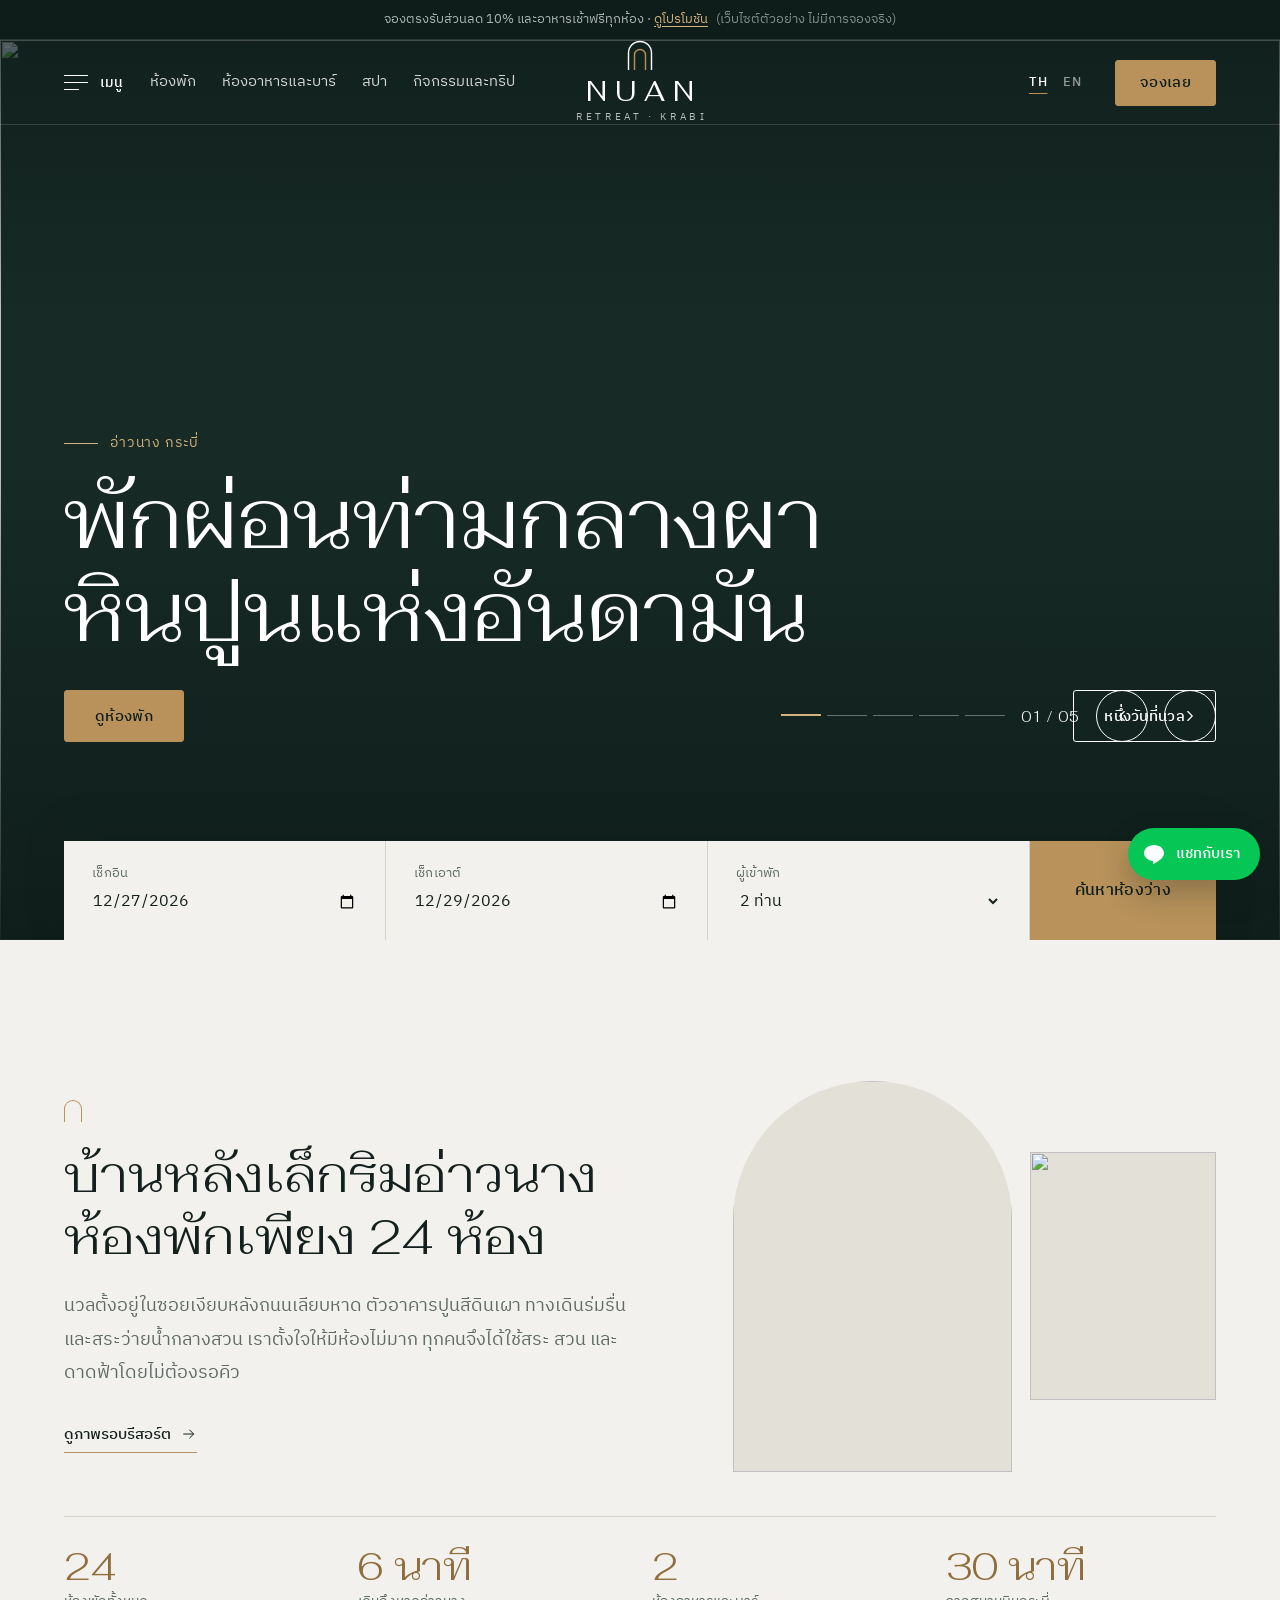
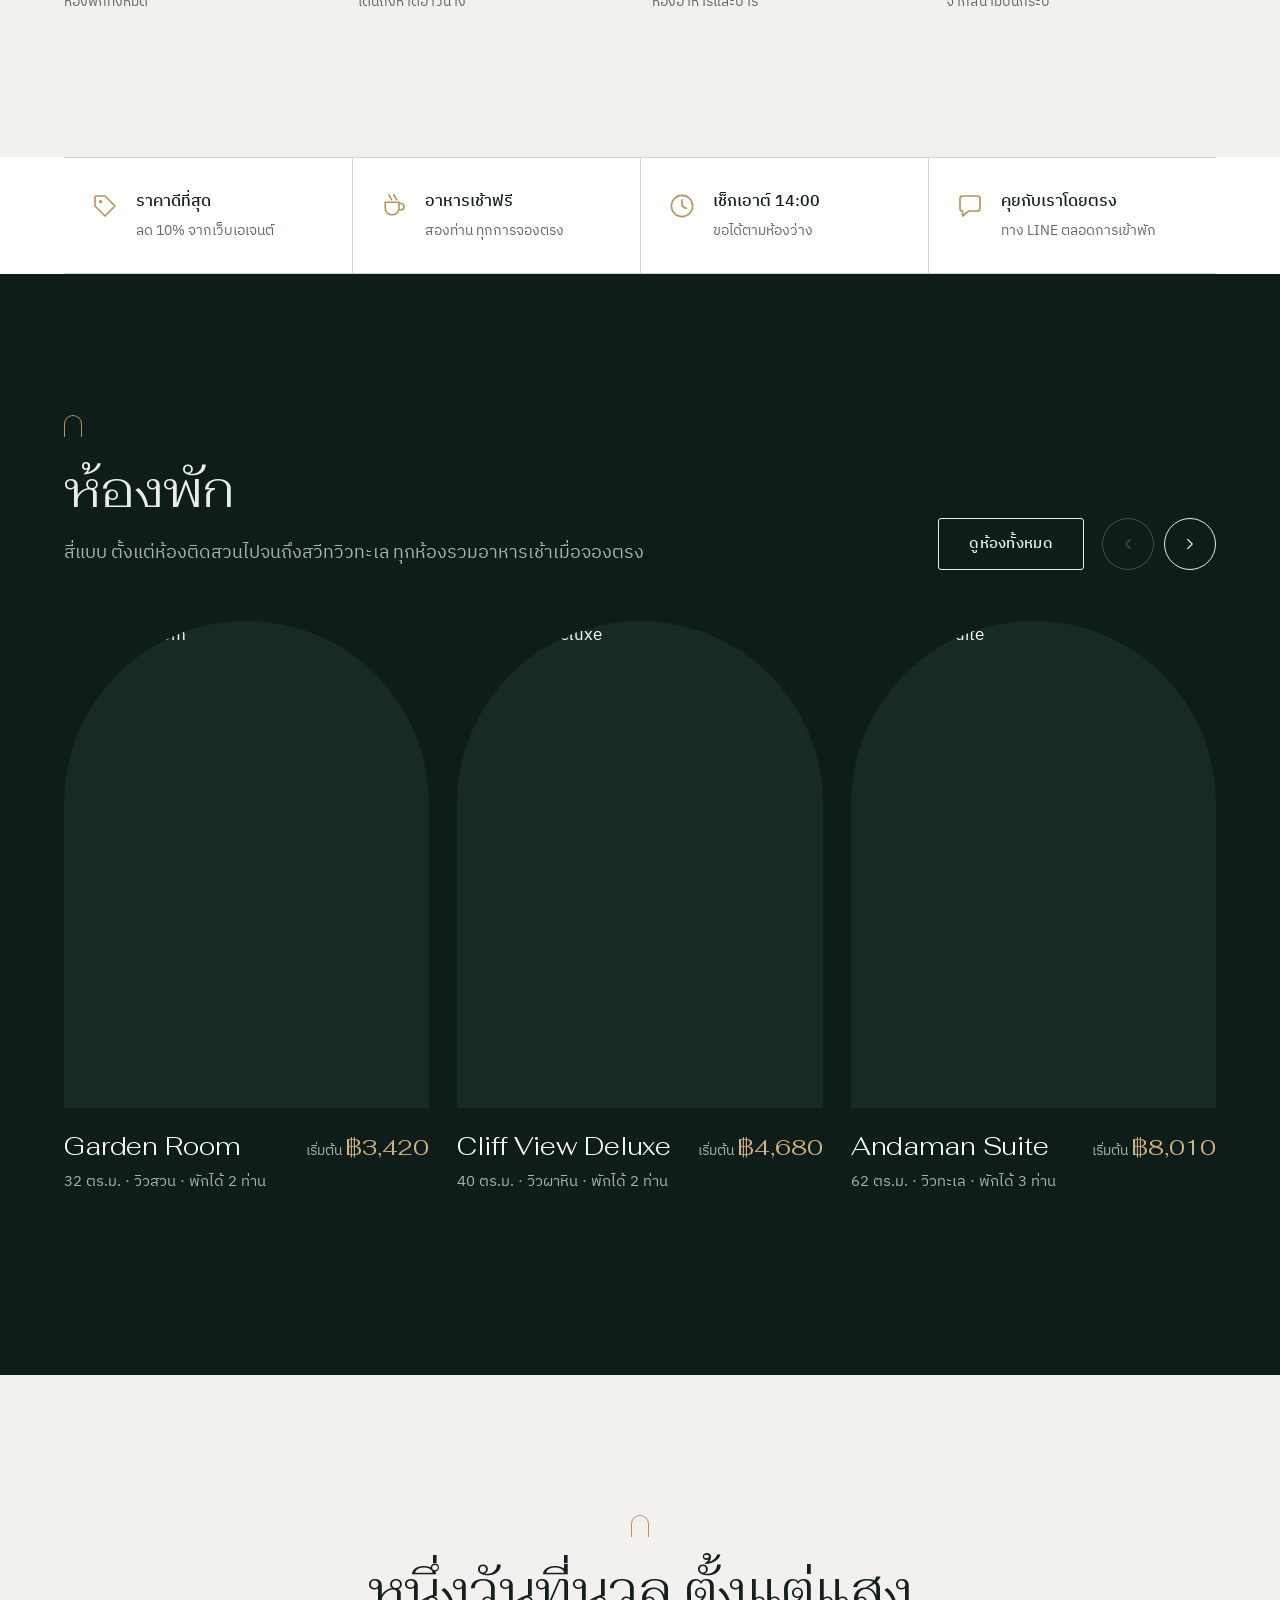
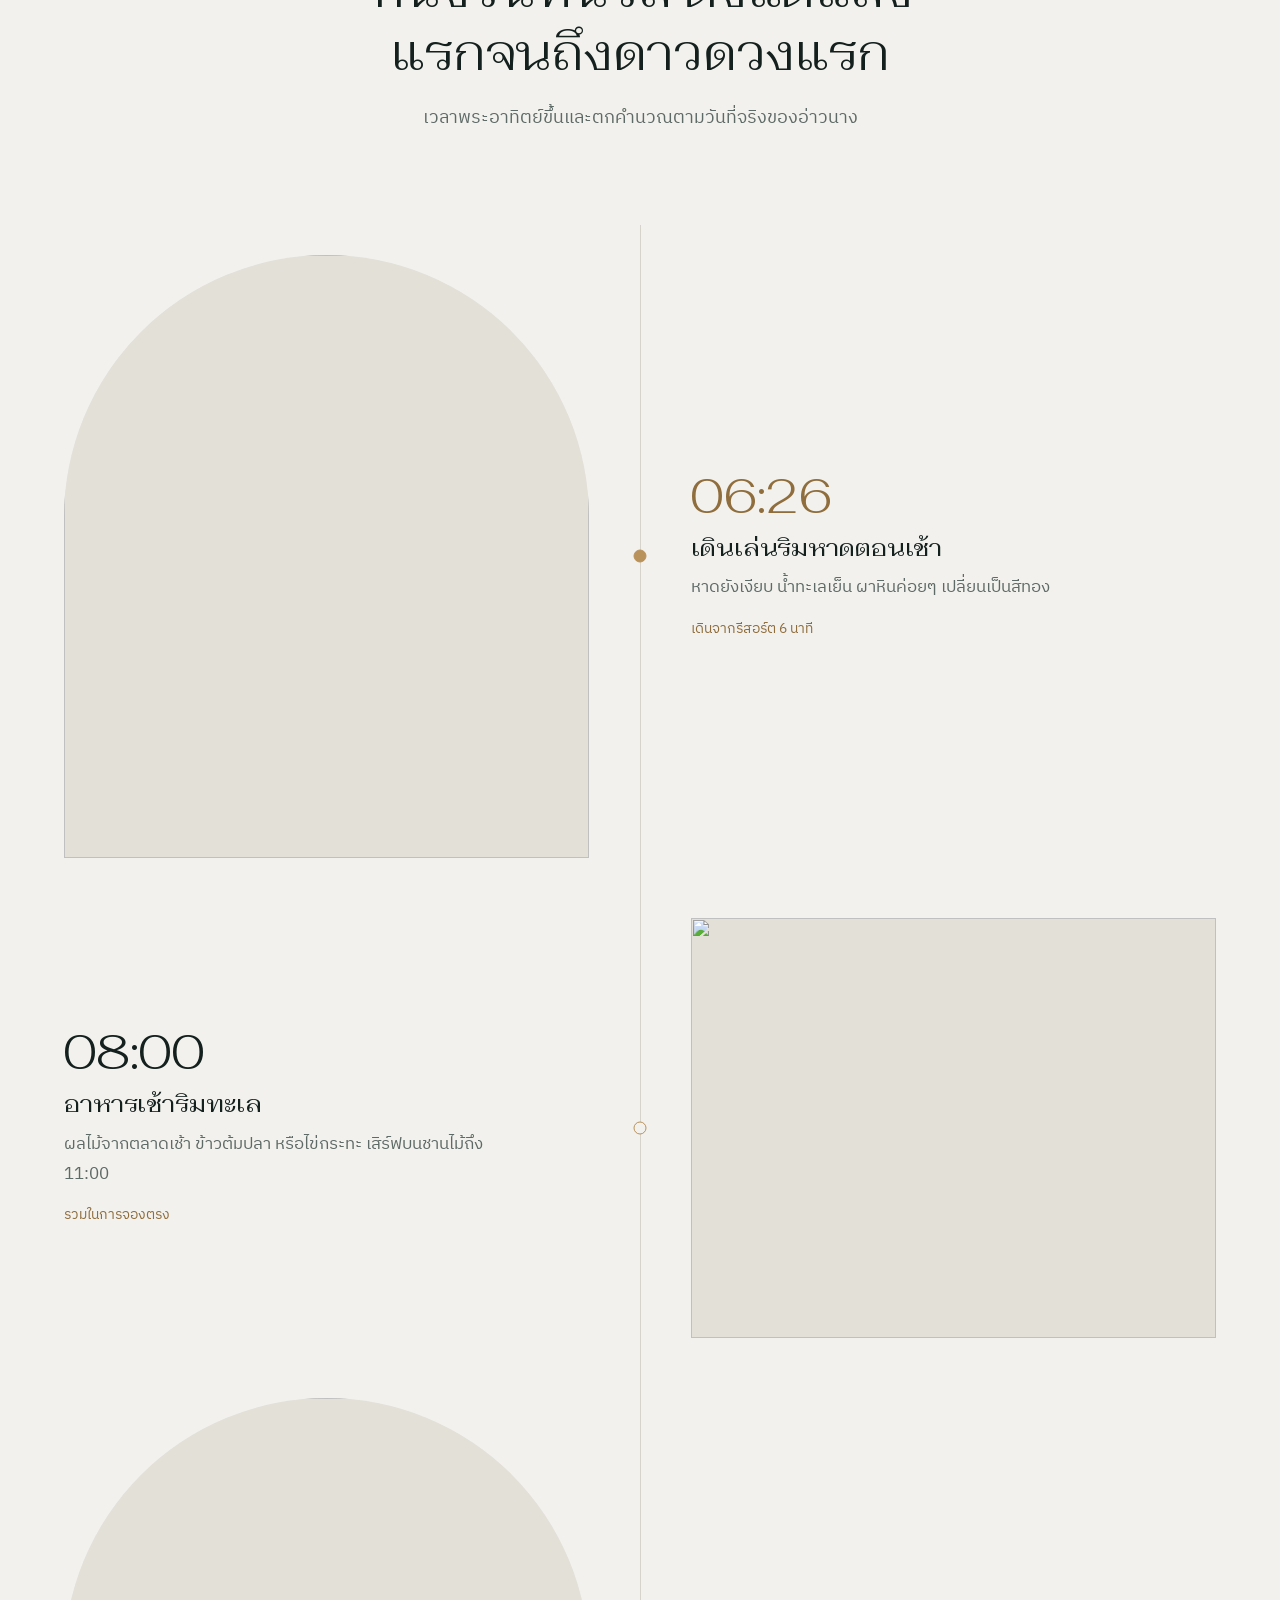
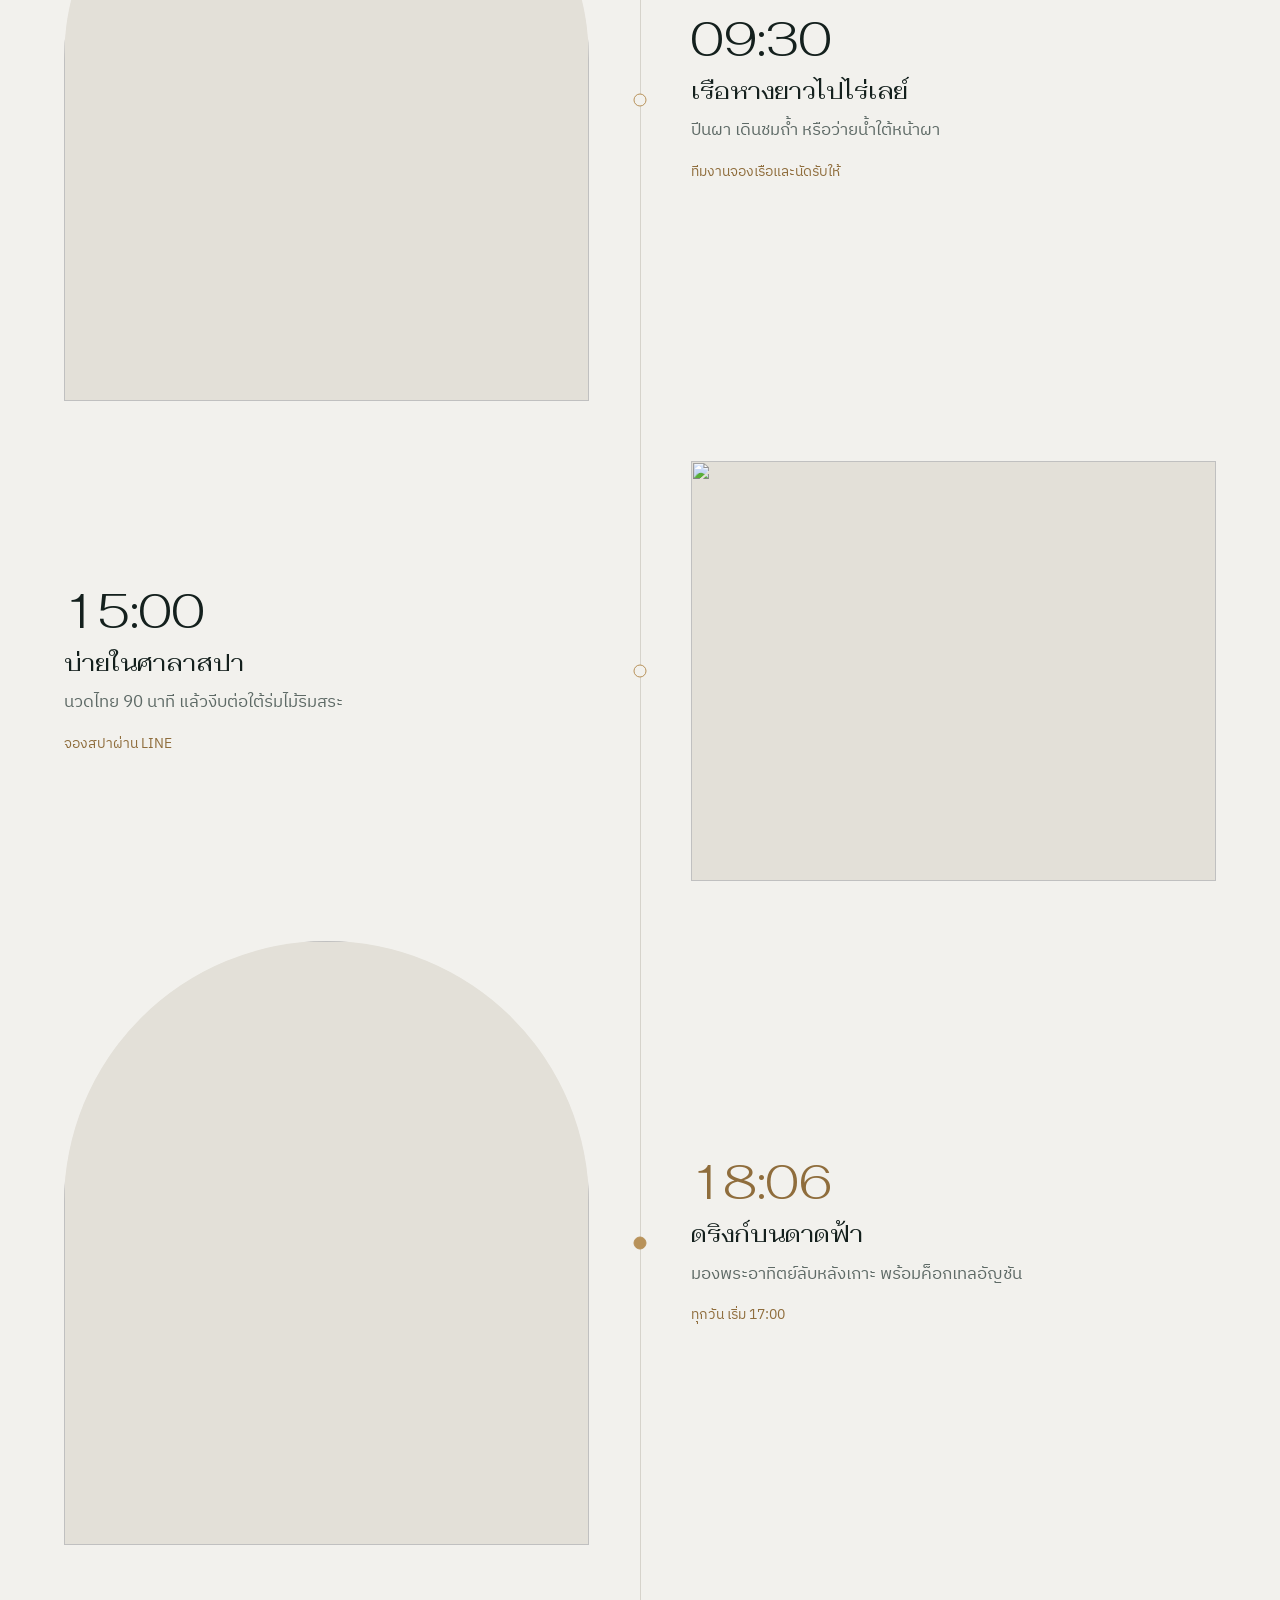
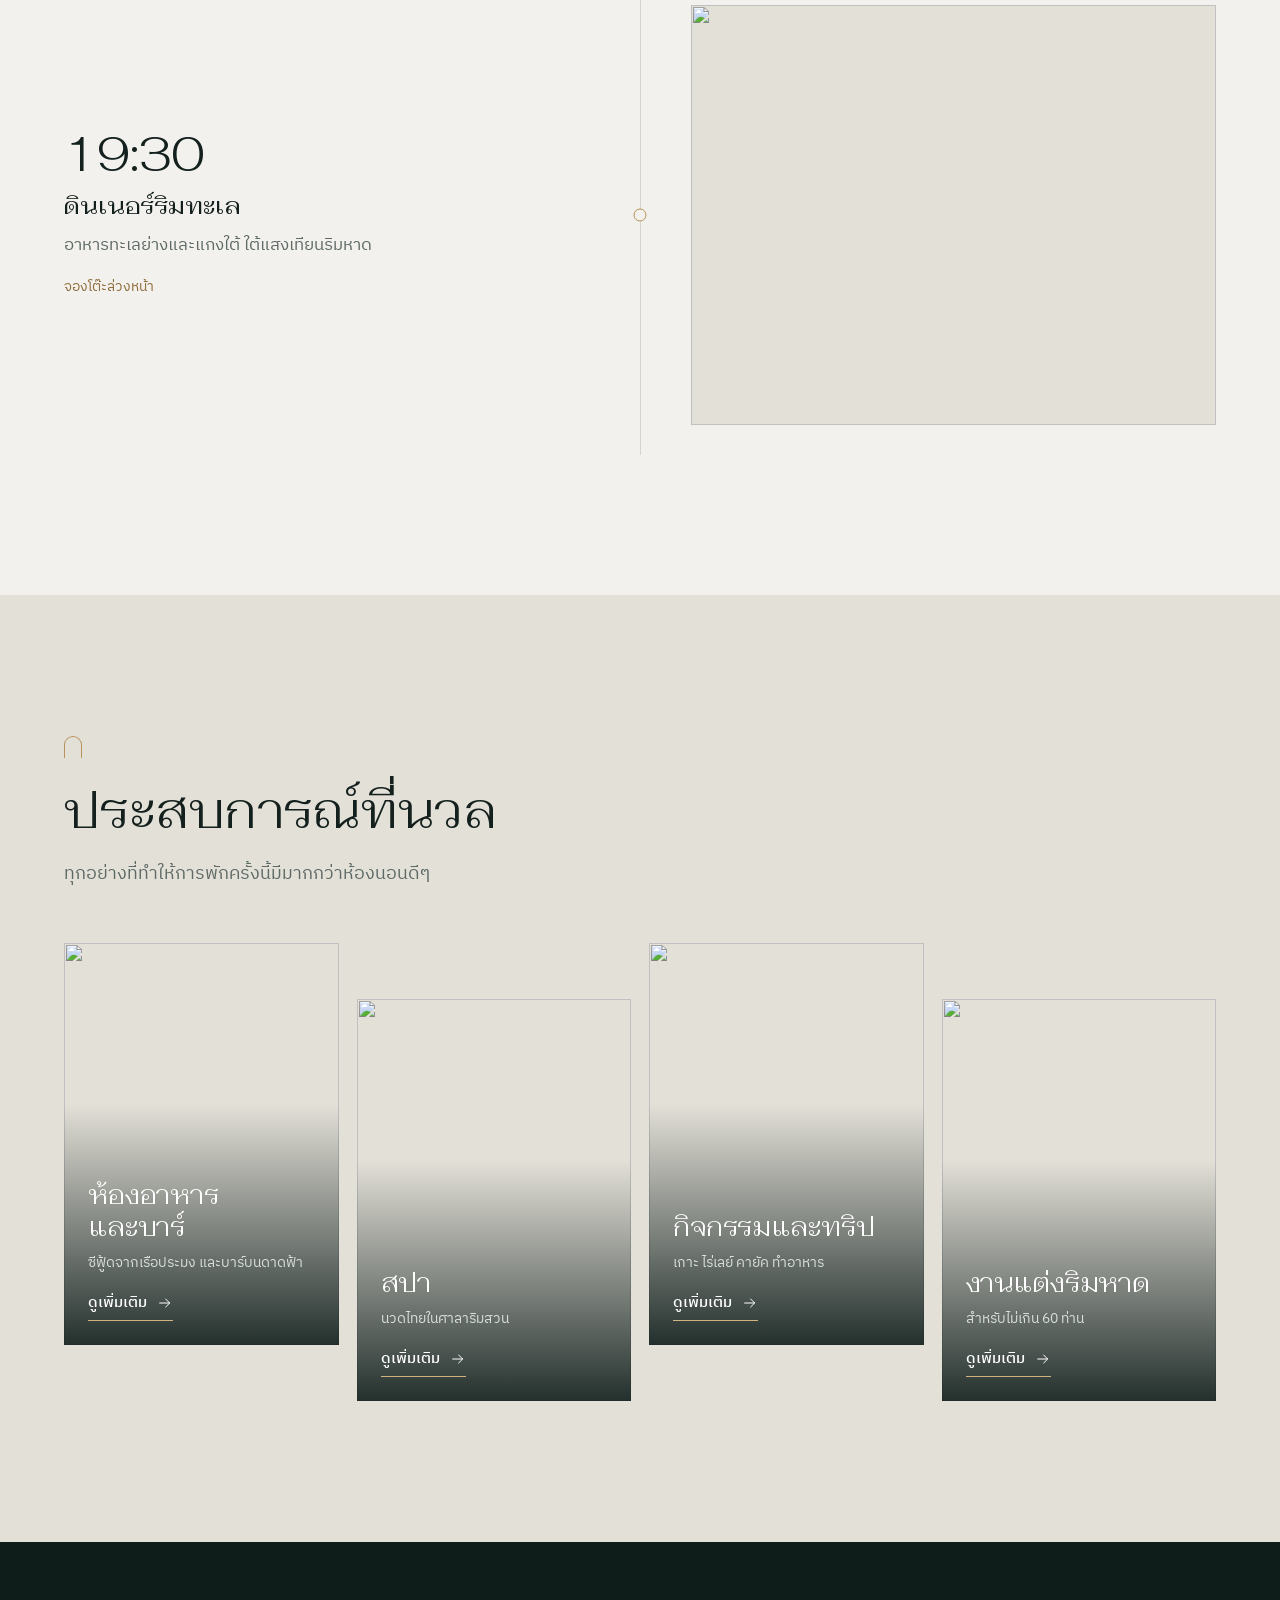
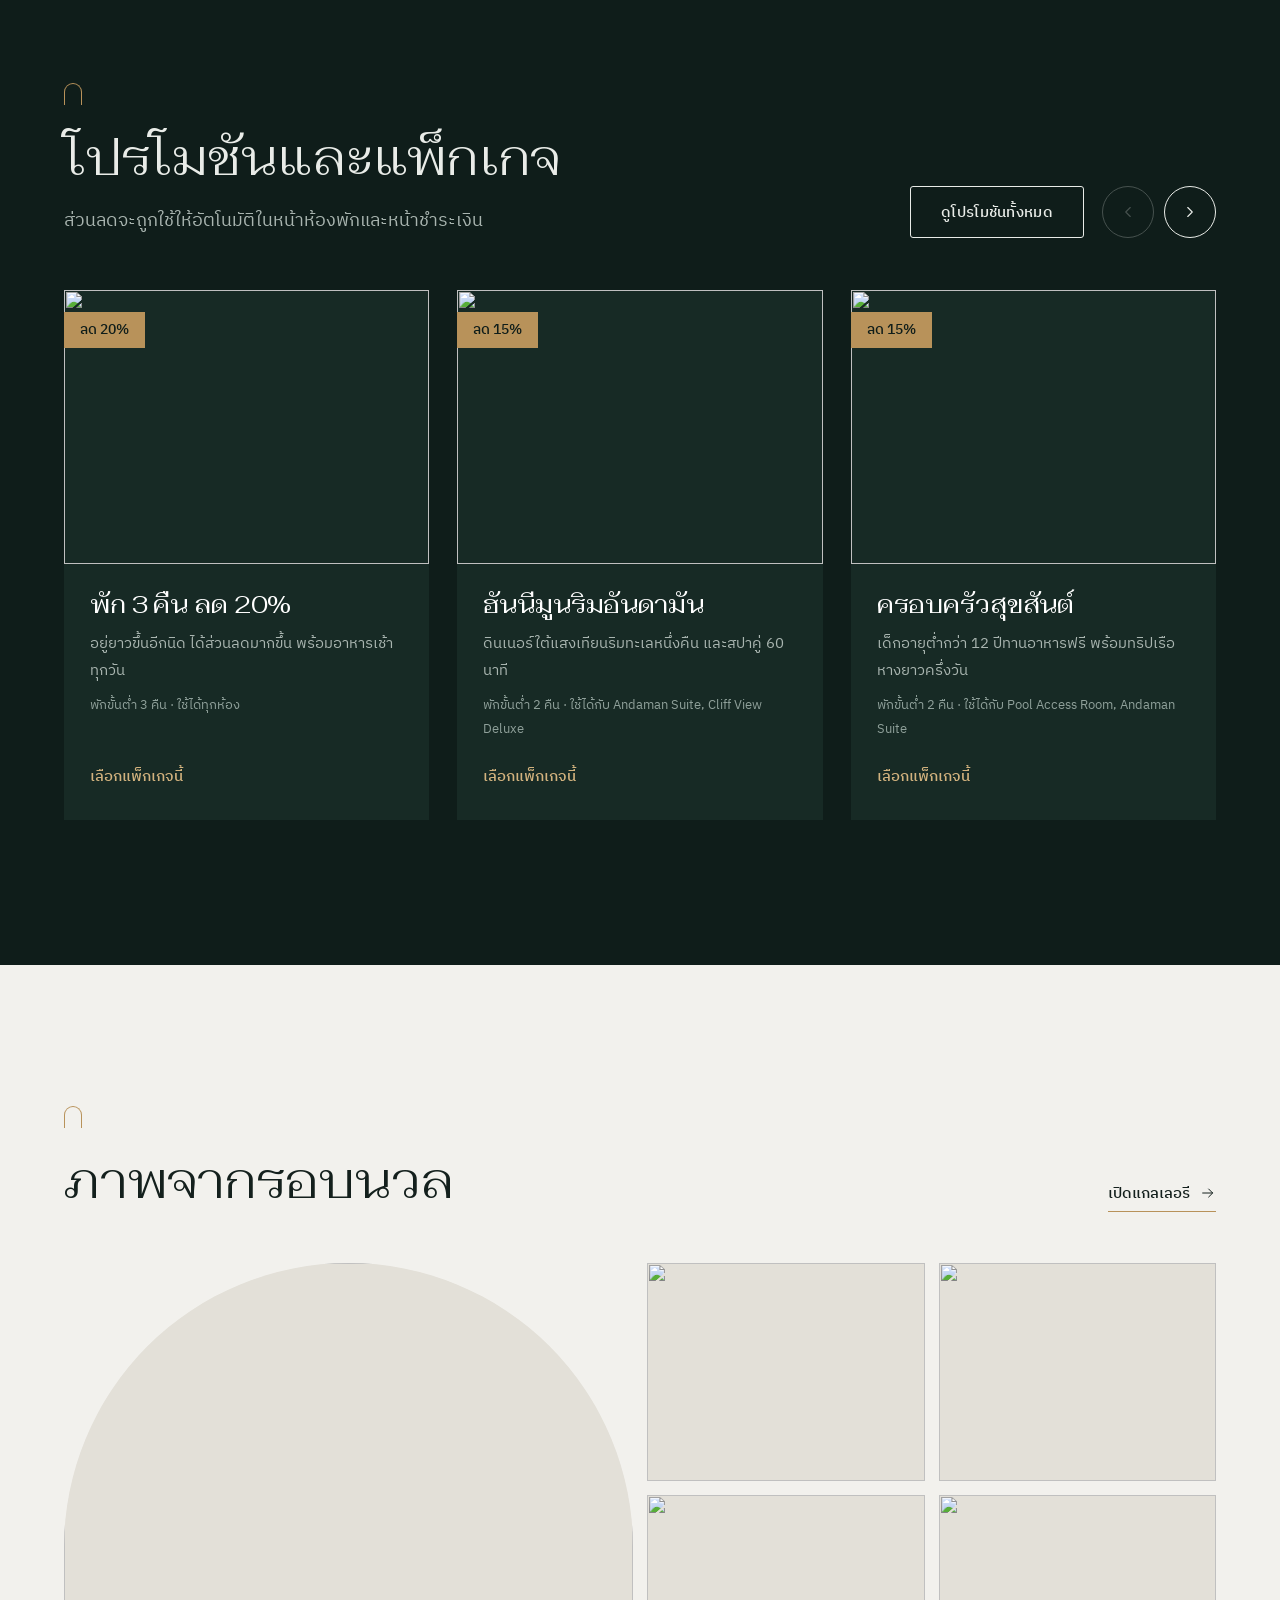
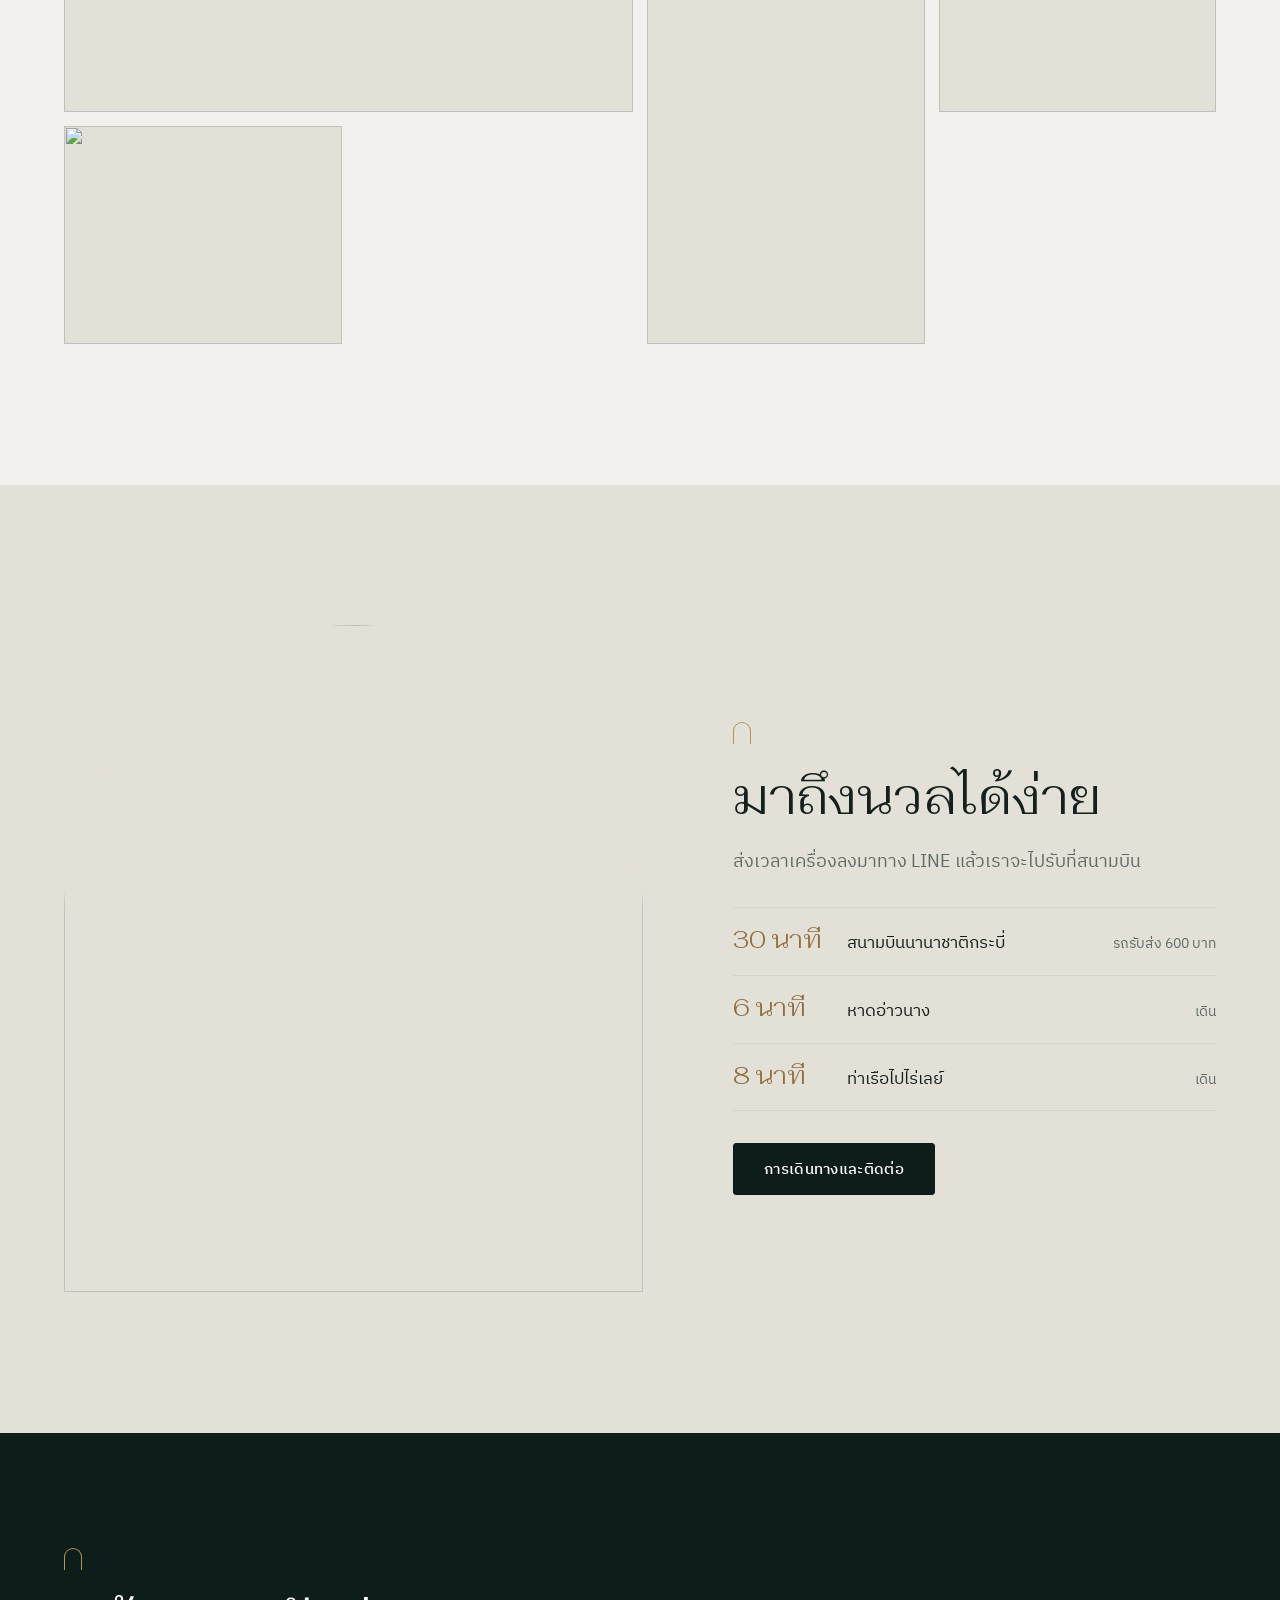
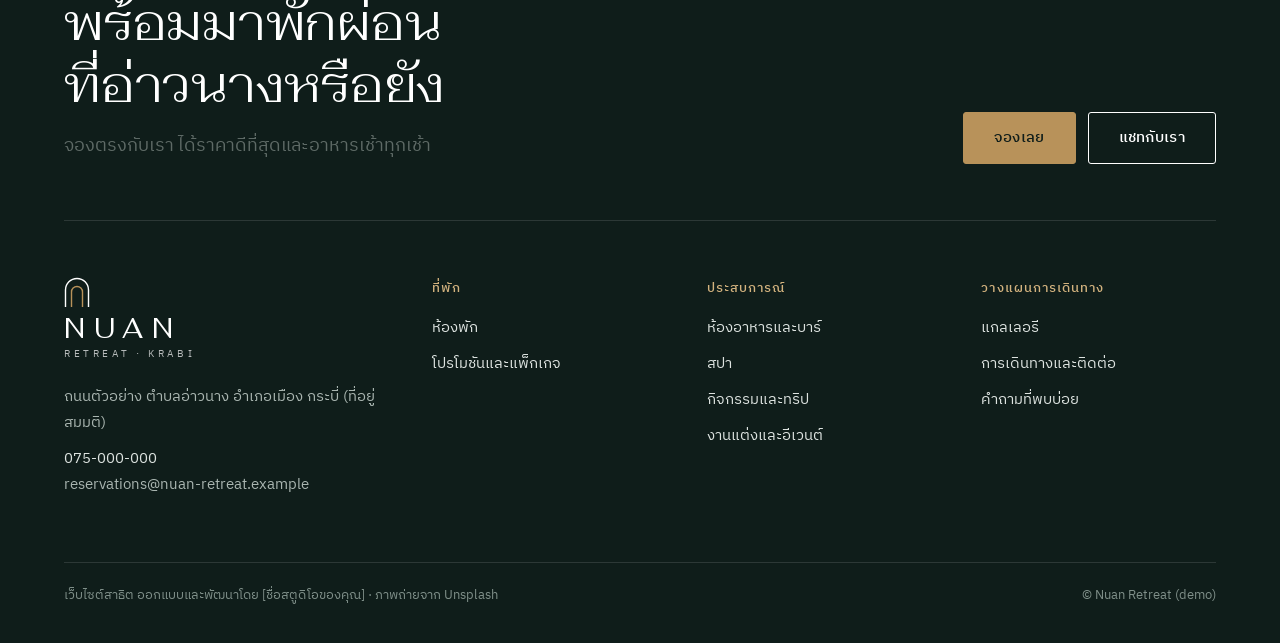
==== commit f67f8e7e: "Fix slider controls and room price wrap" ====
--- a/index.html
+++ b/index.html
@@ -40,7 +40,7 @@
 .rcard{text-decoration:none;display:block;color:#fff}
 .rcard figure{aspect-ratio:3/4;border-radius:var(--arch)}
 .rcard img{transition:transform 1.1s ease}.rcard:hover img{transform:scale(1.045)}
-.rcard .rm{display:flex;justify-content:space-between;align-items:baseline;gap:12px;margin-top:22px}
+.rcard .rm{display:flex;justify-content:space-between;align-items:baseline;gap:4px 12px;margin-top:22px;flex-wrap:wrap}
 .rcard h3{font-size:26px;font-weight:300}
 .rcard p{color:var(--fog);font-size:14.5px;margin-top:6px}
 .rcard .pr{white-space:nowrap;font-size:14px;color:var(--fog)}.rcard .pr b{font:400 22px var(--f-d);color:var(--brass2)}
@@ -75,6 +75,7 @@
 .near li:first-child{border-top:1px solid var(--line)}
 .near b{font:300 24px var(--f-d);color:var(--brassd);white-space:nowrap}
 .near span:last-child{color:var(--mute);font-size:14px;text-align:right}
+@media(max-width:1100px){.sctl .cbtn,.count{display:none}}
 @media(max-width:1080px){.xgrid{grid-template-columns:1fr 1fr}.xt:nth-child(even){margin-top:0}.xt:nth-child(odd){margin-top:0}}
 @media(max-width:960px){.intro{grid-template-columns:1fr}.pair figure:last-child{margin-bottom:0}.facts{grid-template-columns:1fr 1fr}
  .bkf{grid-template-columns:1fr 1fr 1fr}.bkf .btn{grid-column:1/-1;min-height:56px}.mos{grid-template-columns:1fr 1fr}.mos figure:nth-child(1){grid-column:span 2}.mos figure:nth-child(4){grid-row:auto}}
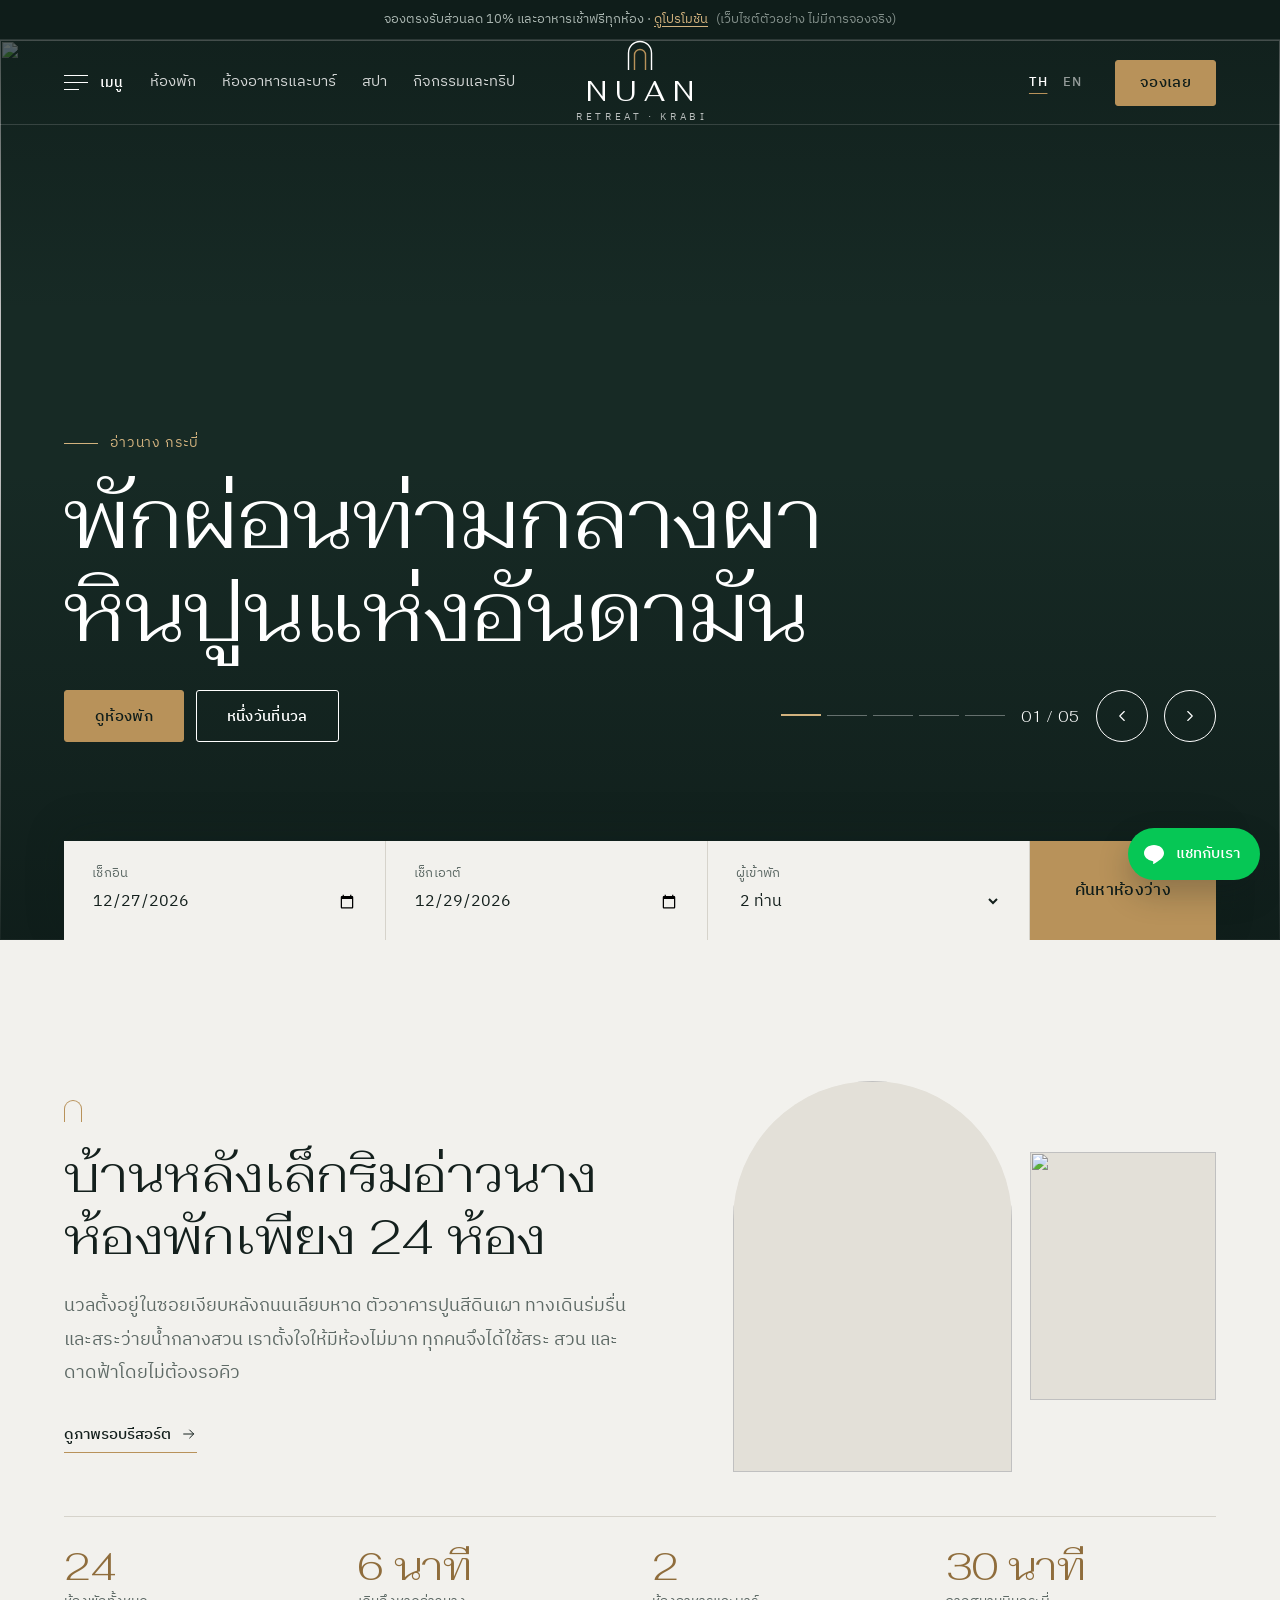
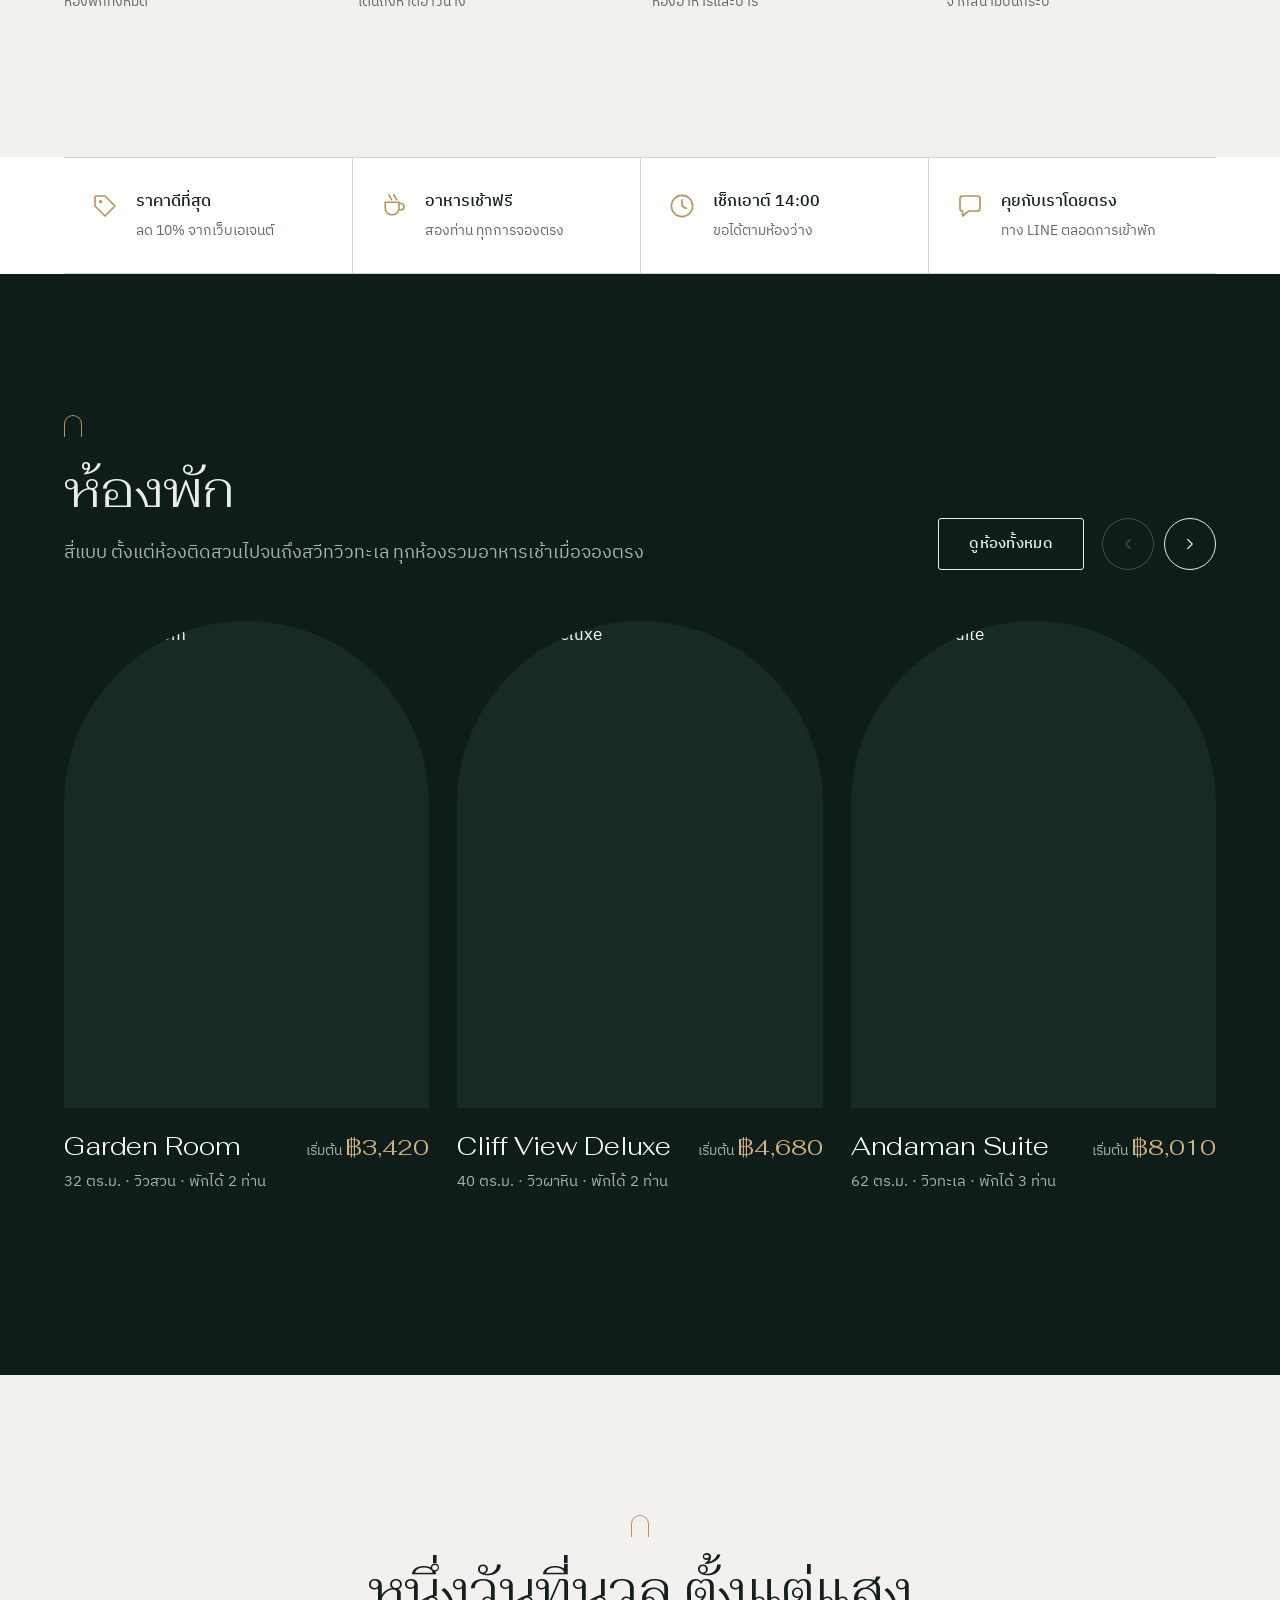
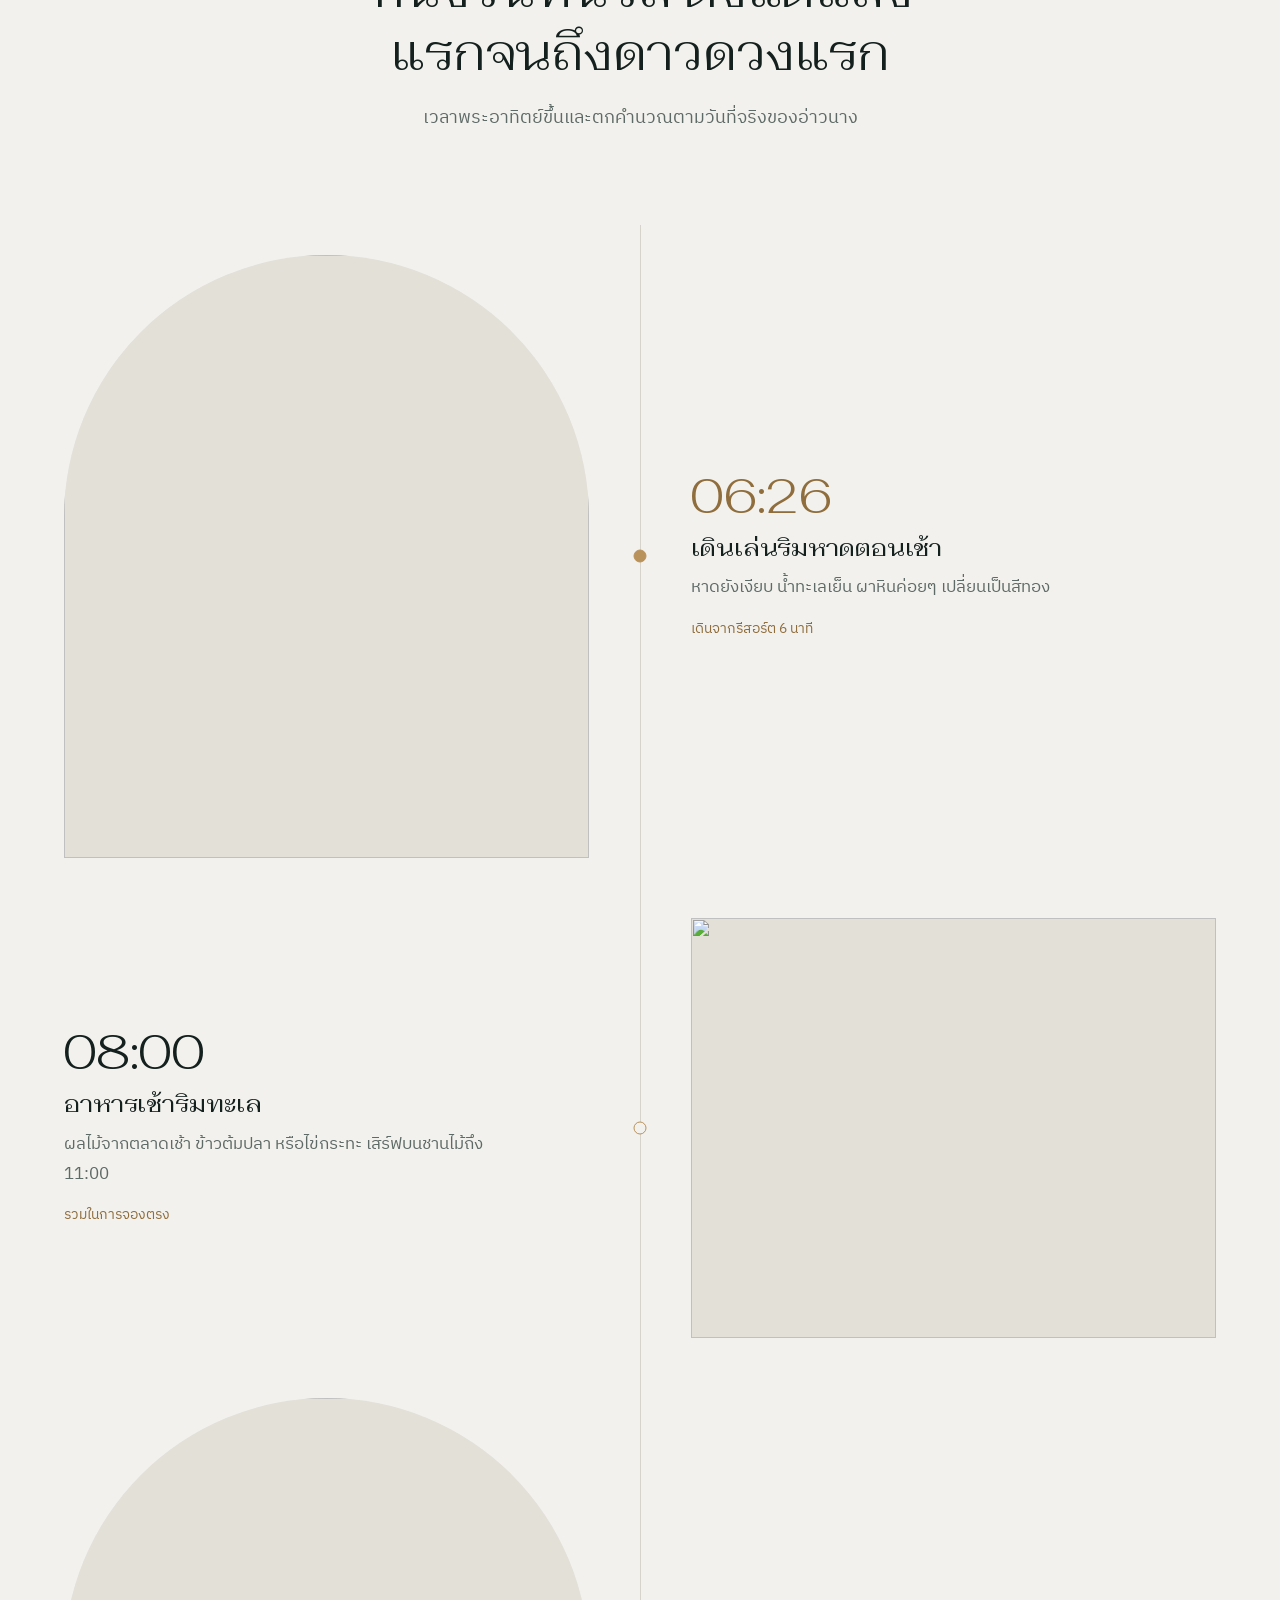
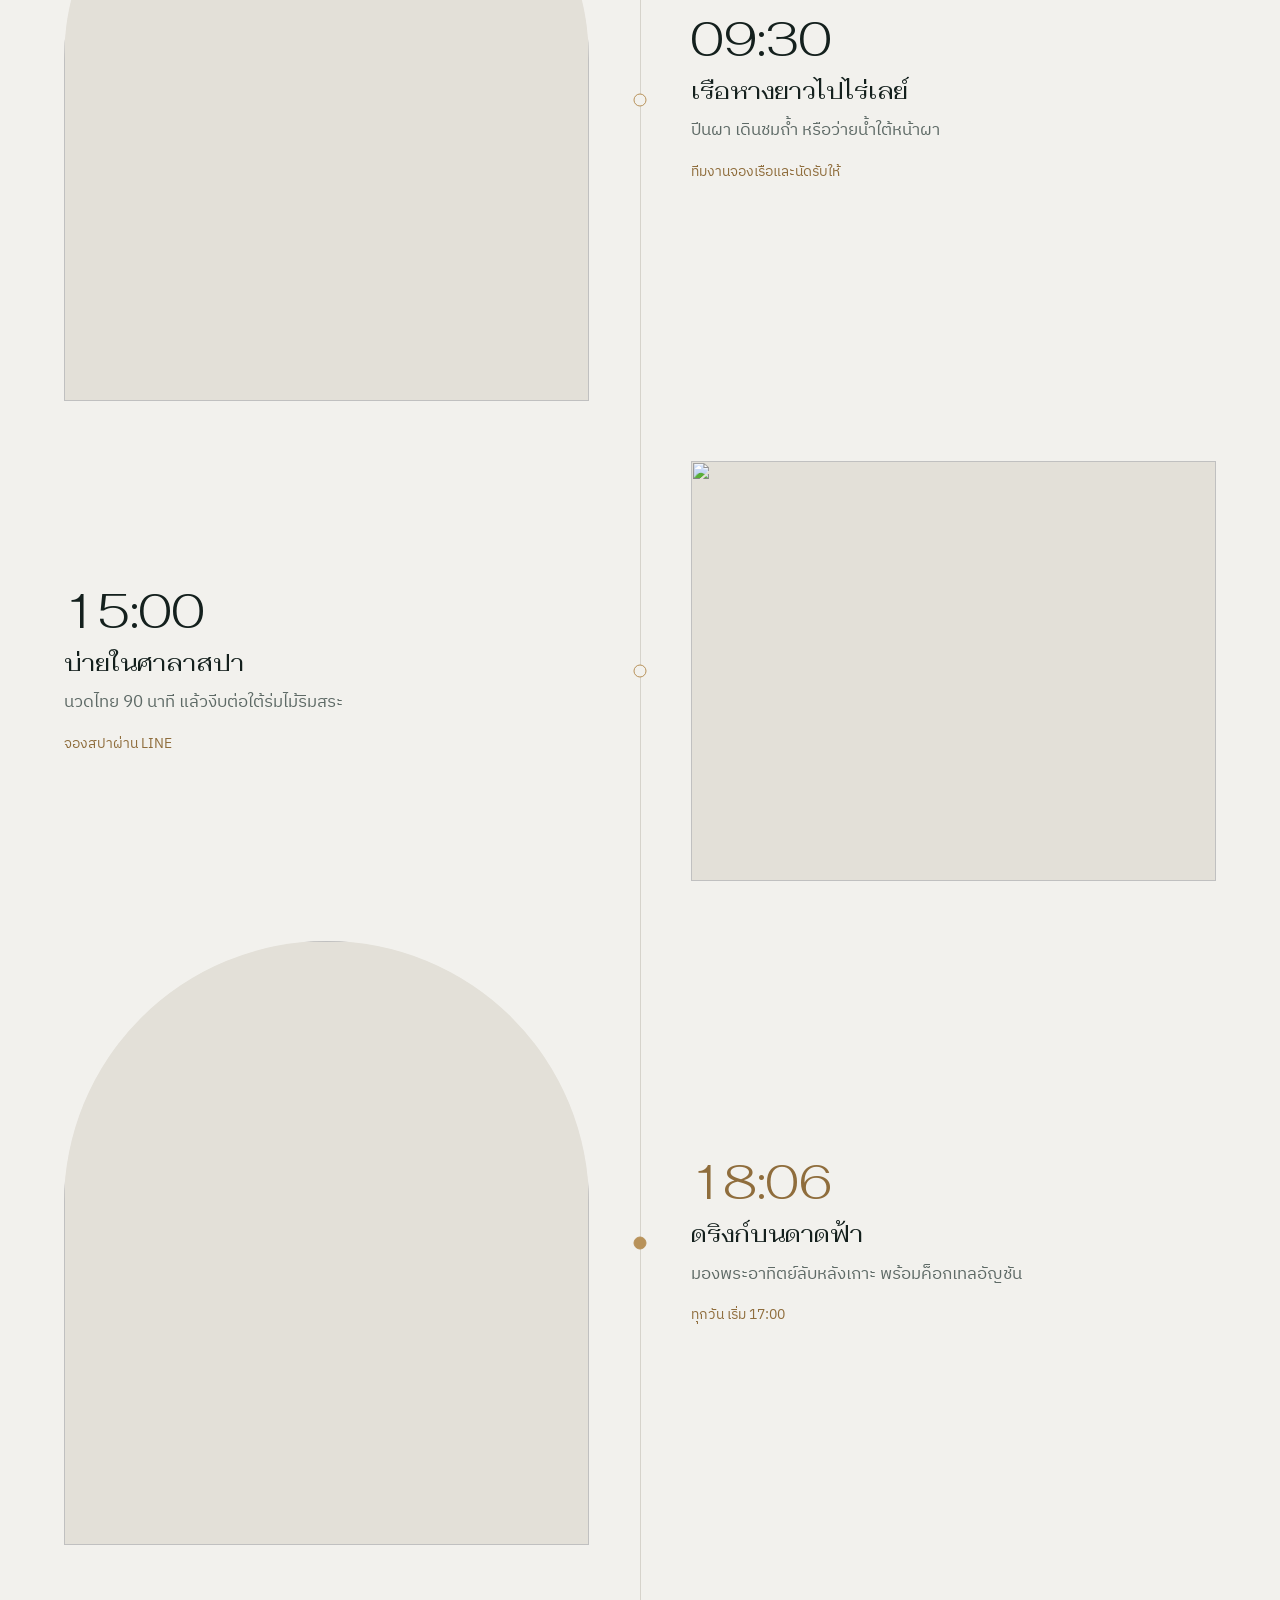
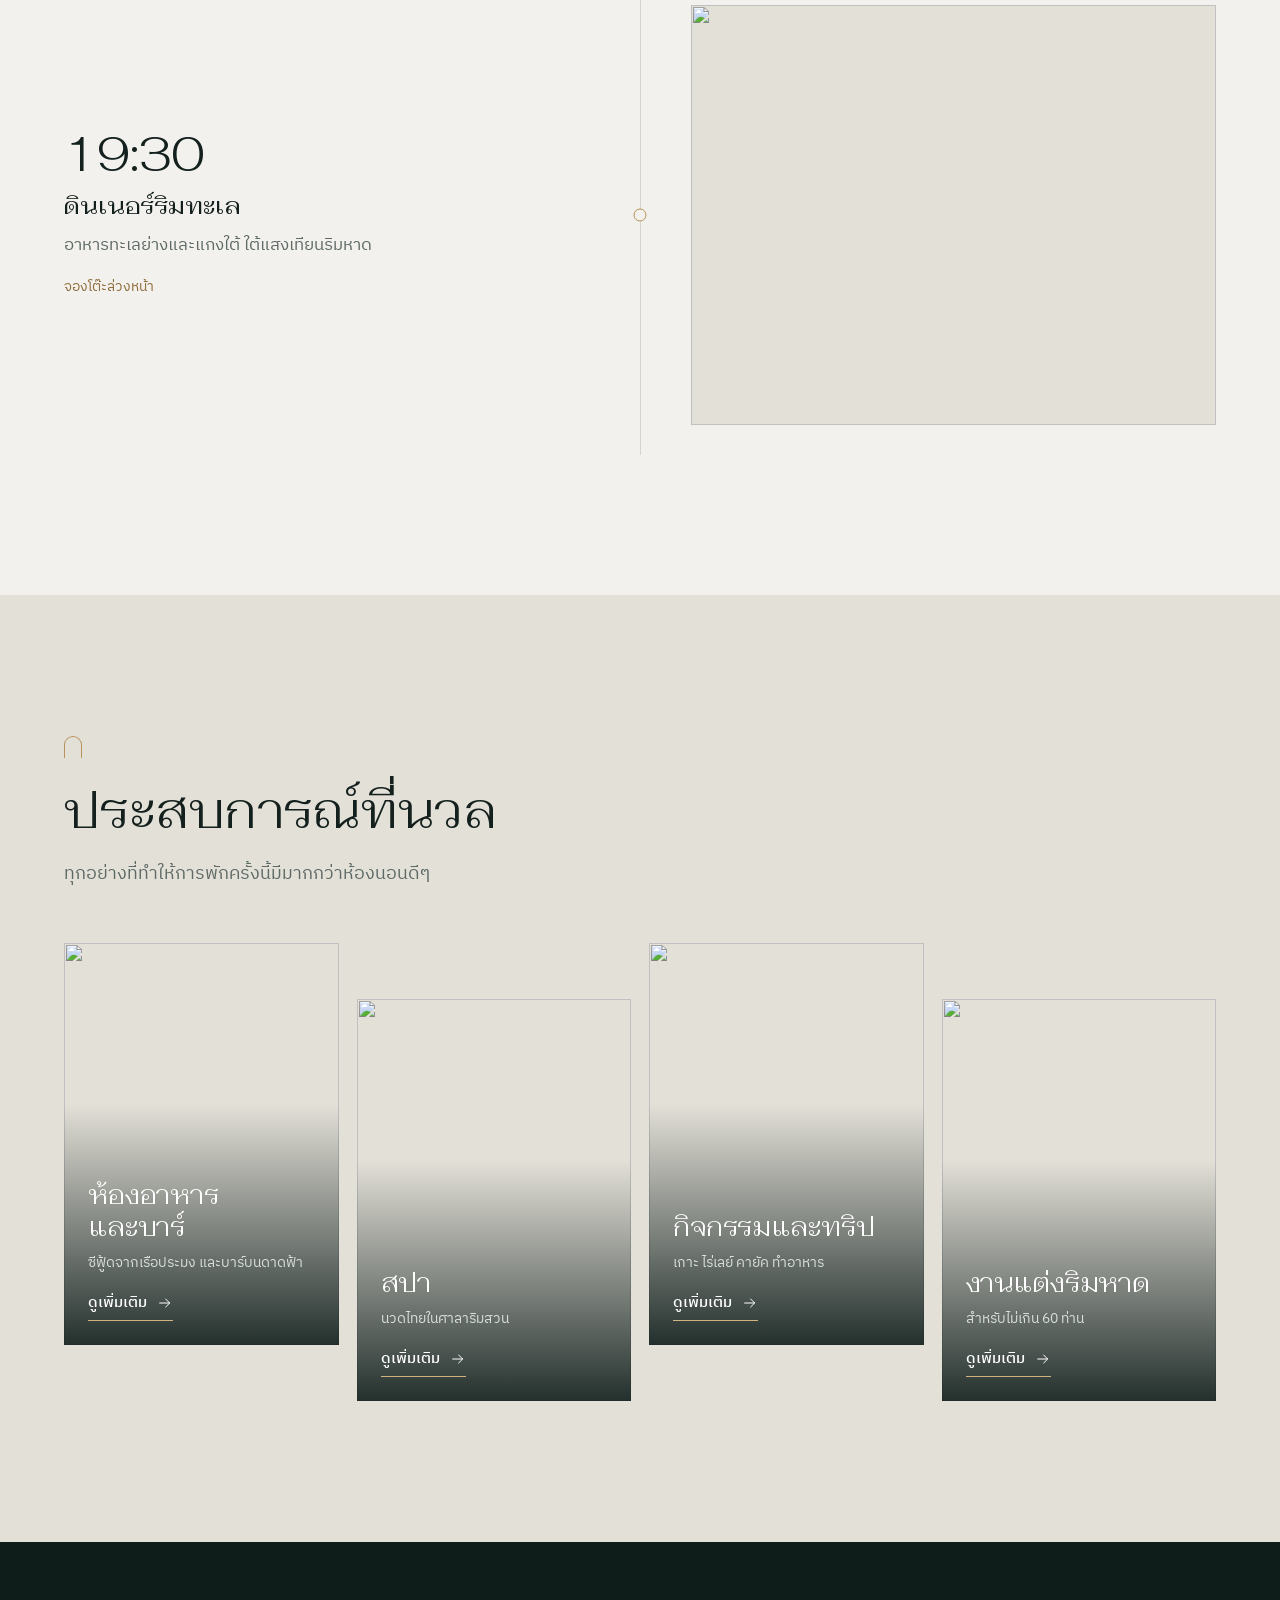
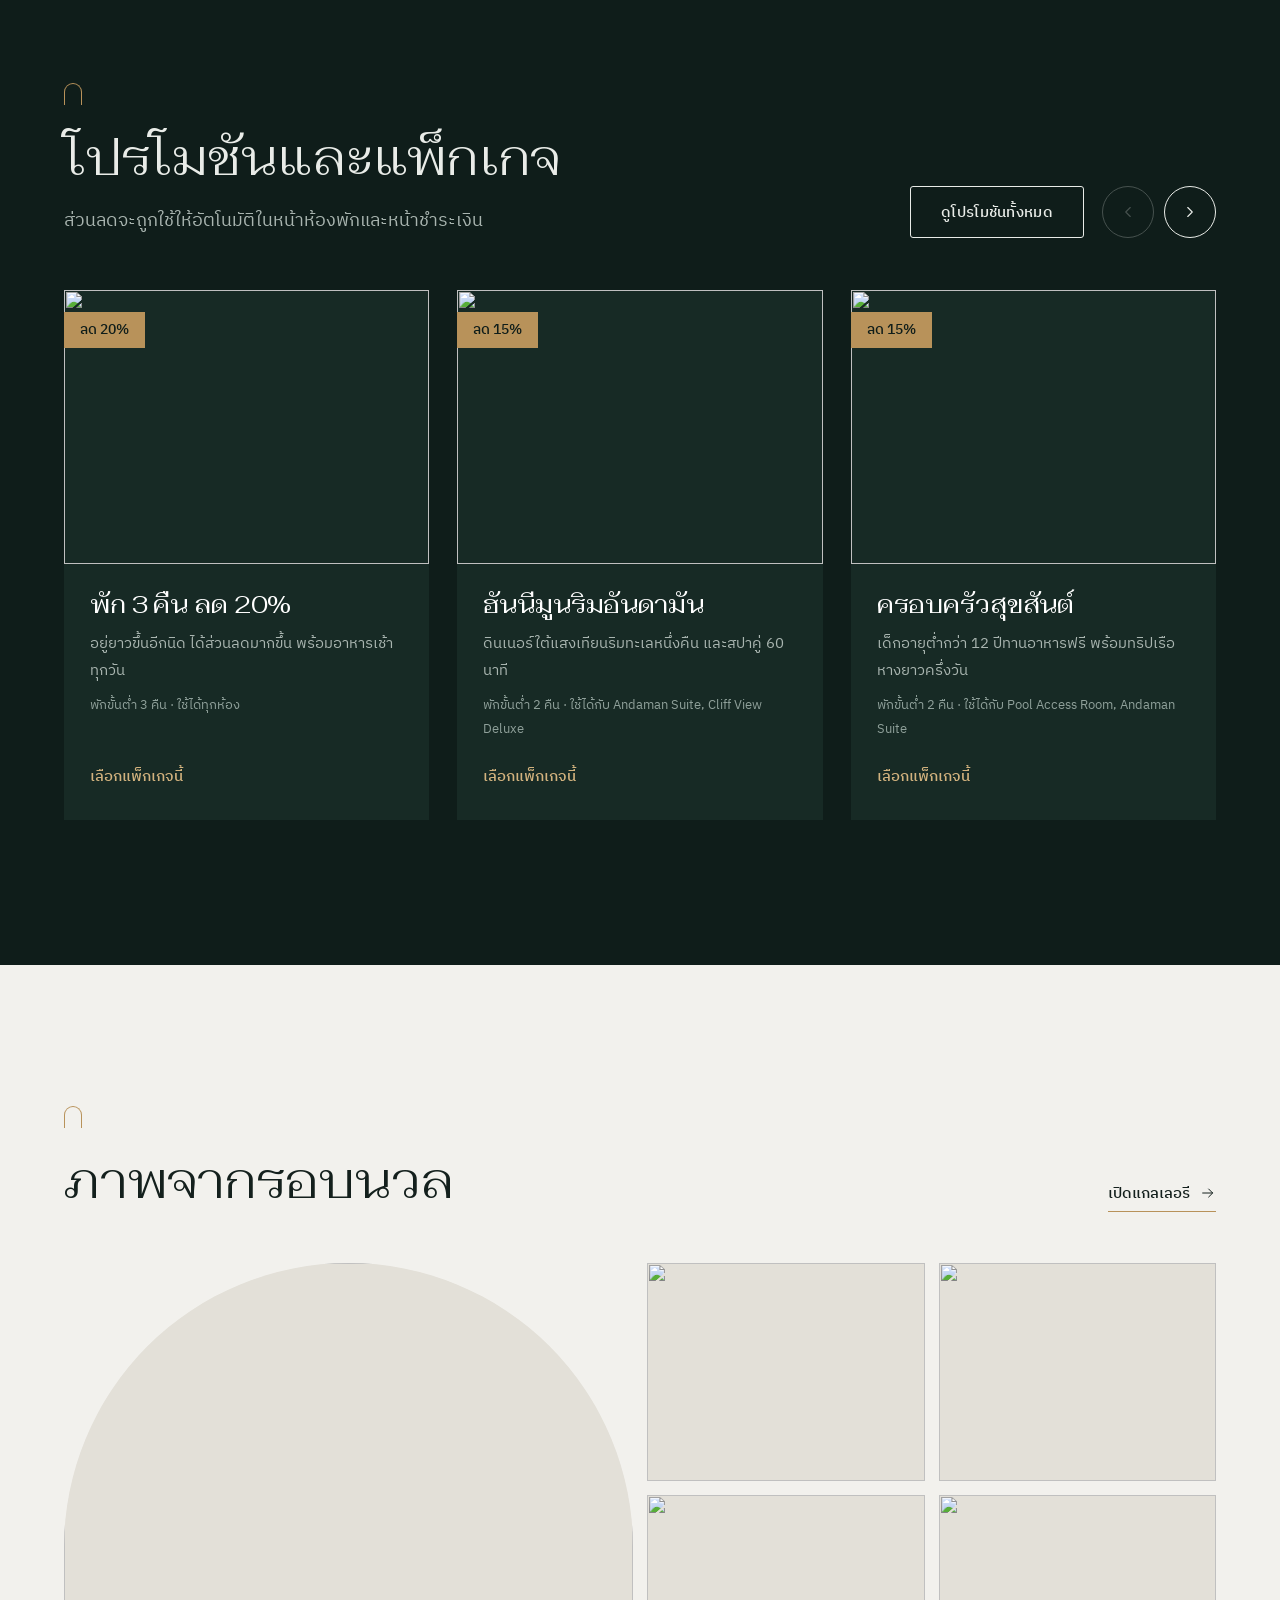
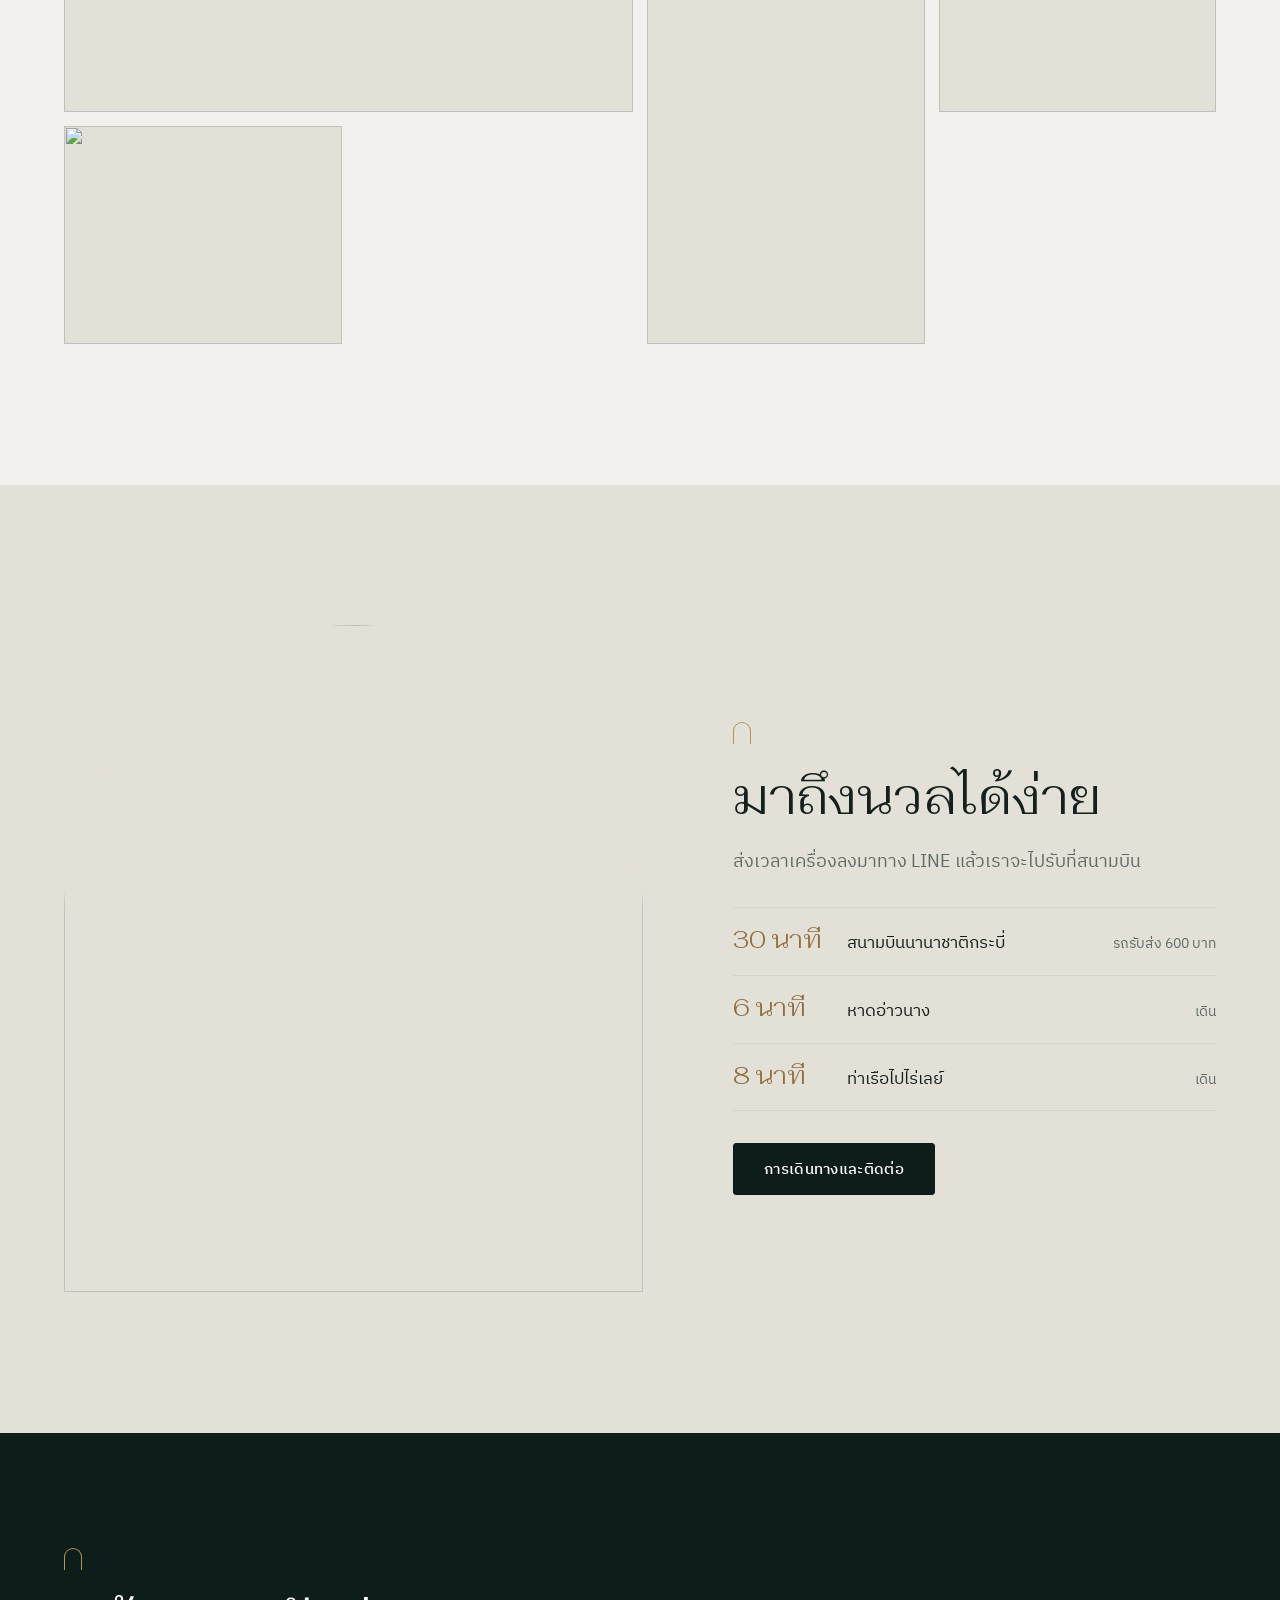
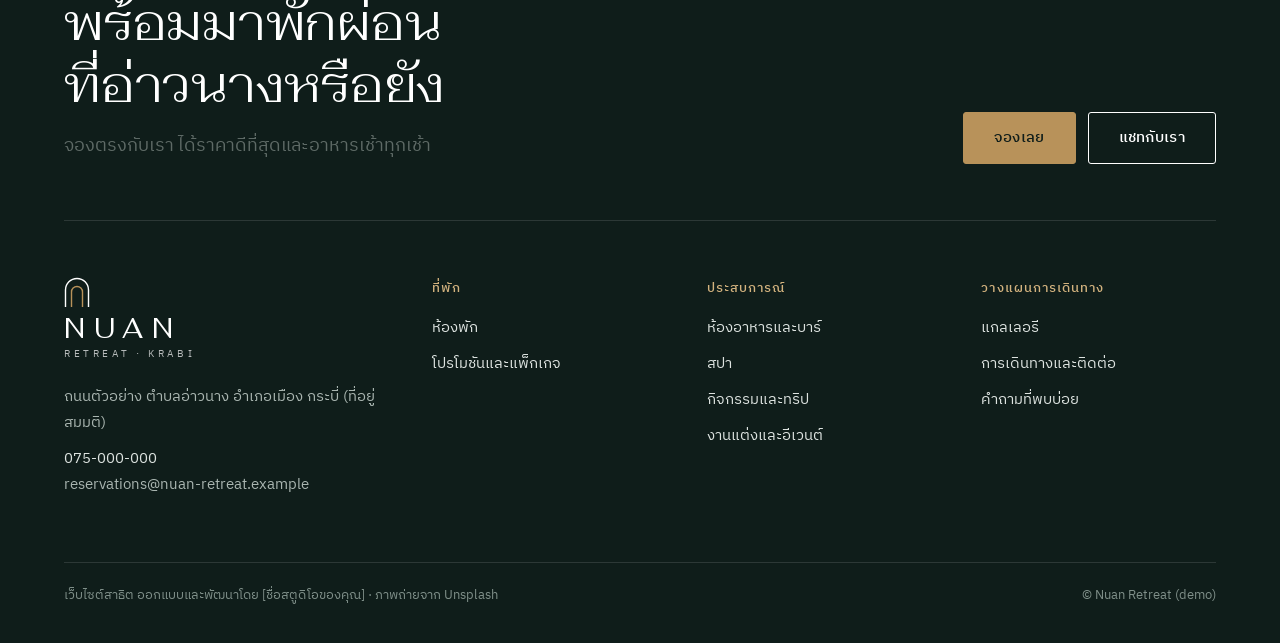
==== commit 535235d2: "Keep hero buttons together" ====
--- a/index.html
+++ b/index.html
@@ -21,7 +21,7 @@
 .cap .k{font-size:14px;letter-spacing:.06em;color:var(--brass2);margin-bottom:16px;display:flex;align-items:center;gap:12px}
 .cap .k::before{content:"";width:34px;height:1px;background:var(--brass2)}
 .cap h1,.cap h2{font-size:clamp(42px,6.4vw,96px);font-weight:300;max-width:15ch;line-height:1.14}
-.cap .acts{display:flex;gap:12px;flex-wrap:wrap;margin-top:32px}
+.cap .acts{display:flex;gap:12px;flex-wrap:wrap;margin-top:32px;justify-content:flex-start}
 .sctl{position:absolute;z-index:3;right:max(5vw,20px);bottom:clamp(170px,22vh,230px);display:flex;align-items:center;gap:16px;color:#fff}
 .dots{display:flex;gap:6px}
 .dots button{width:40px;height:44px;border:0;background:none;cursor:pointer;padding:0;position:relative}
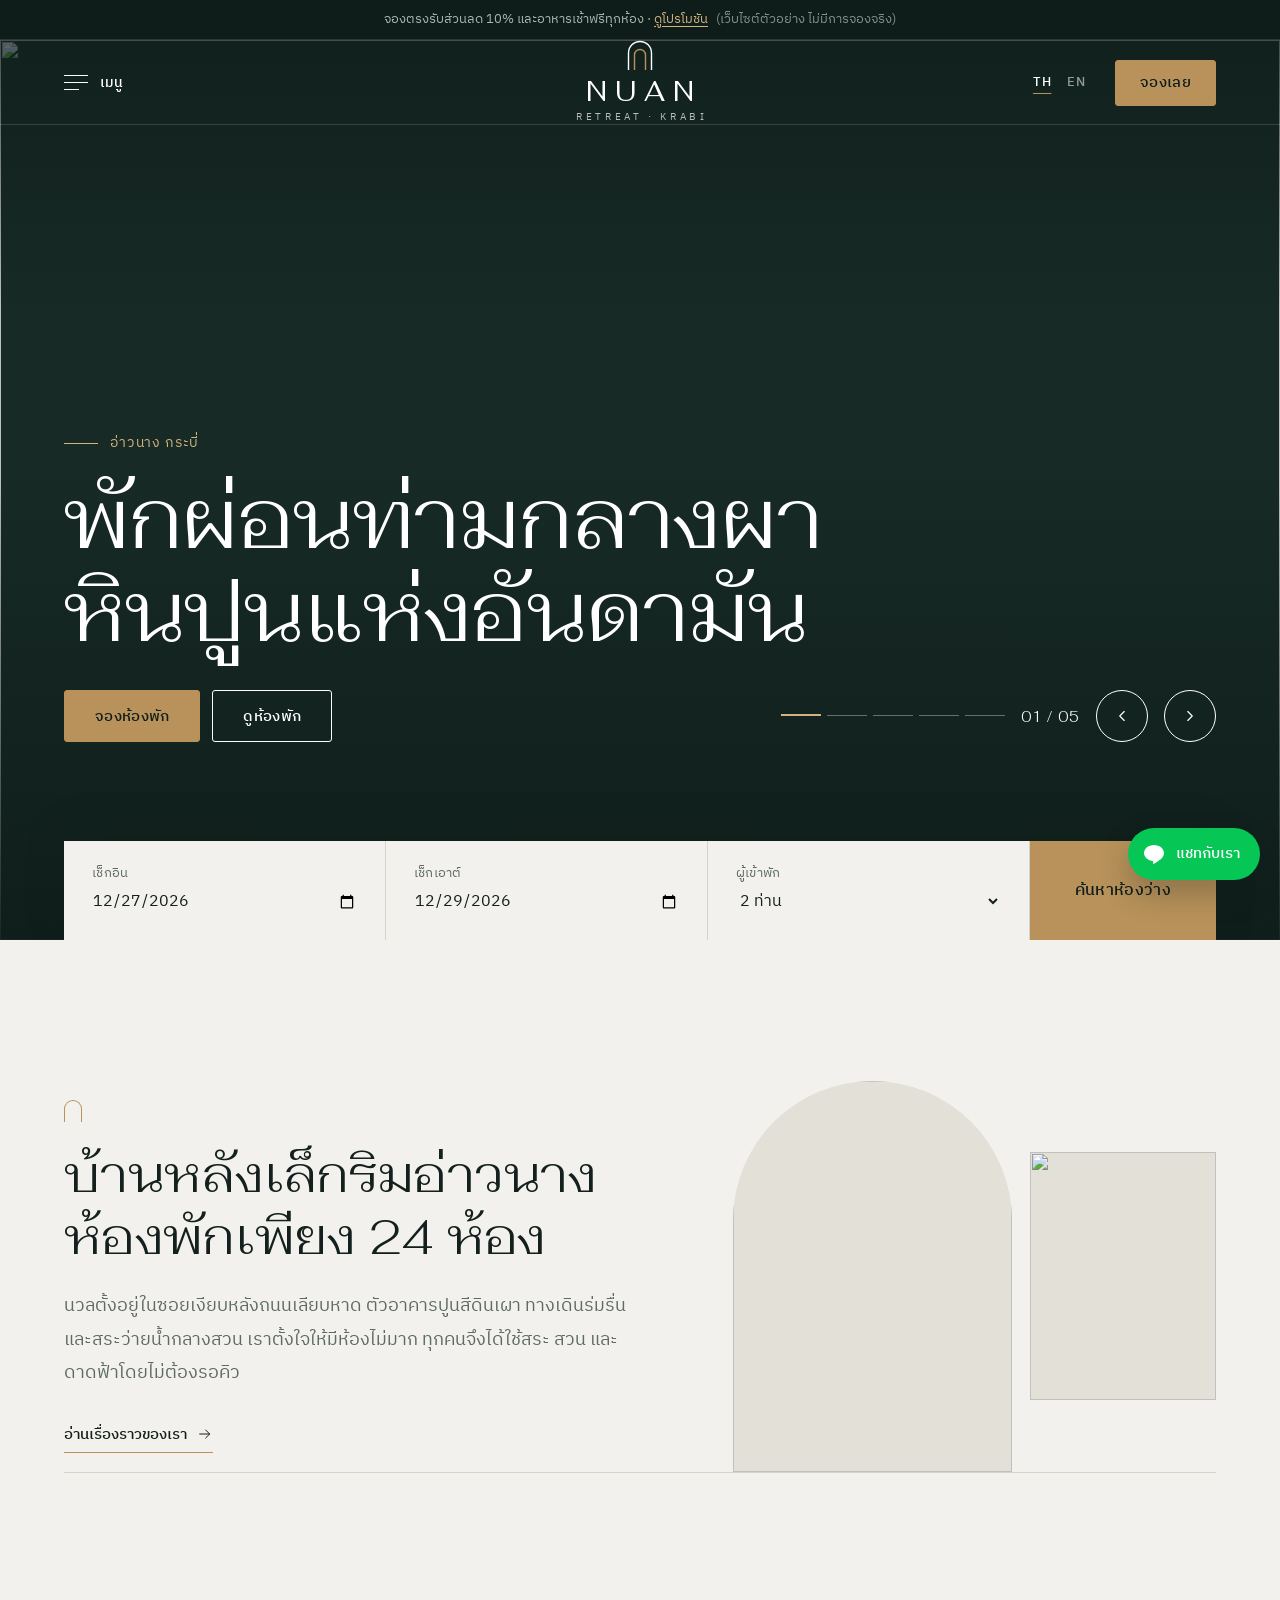
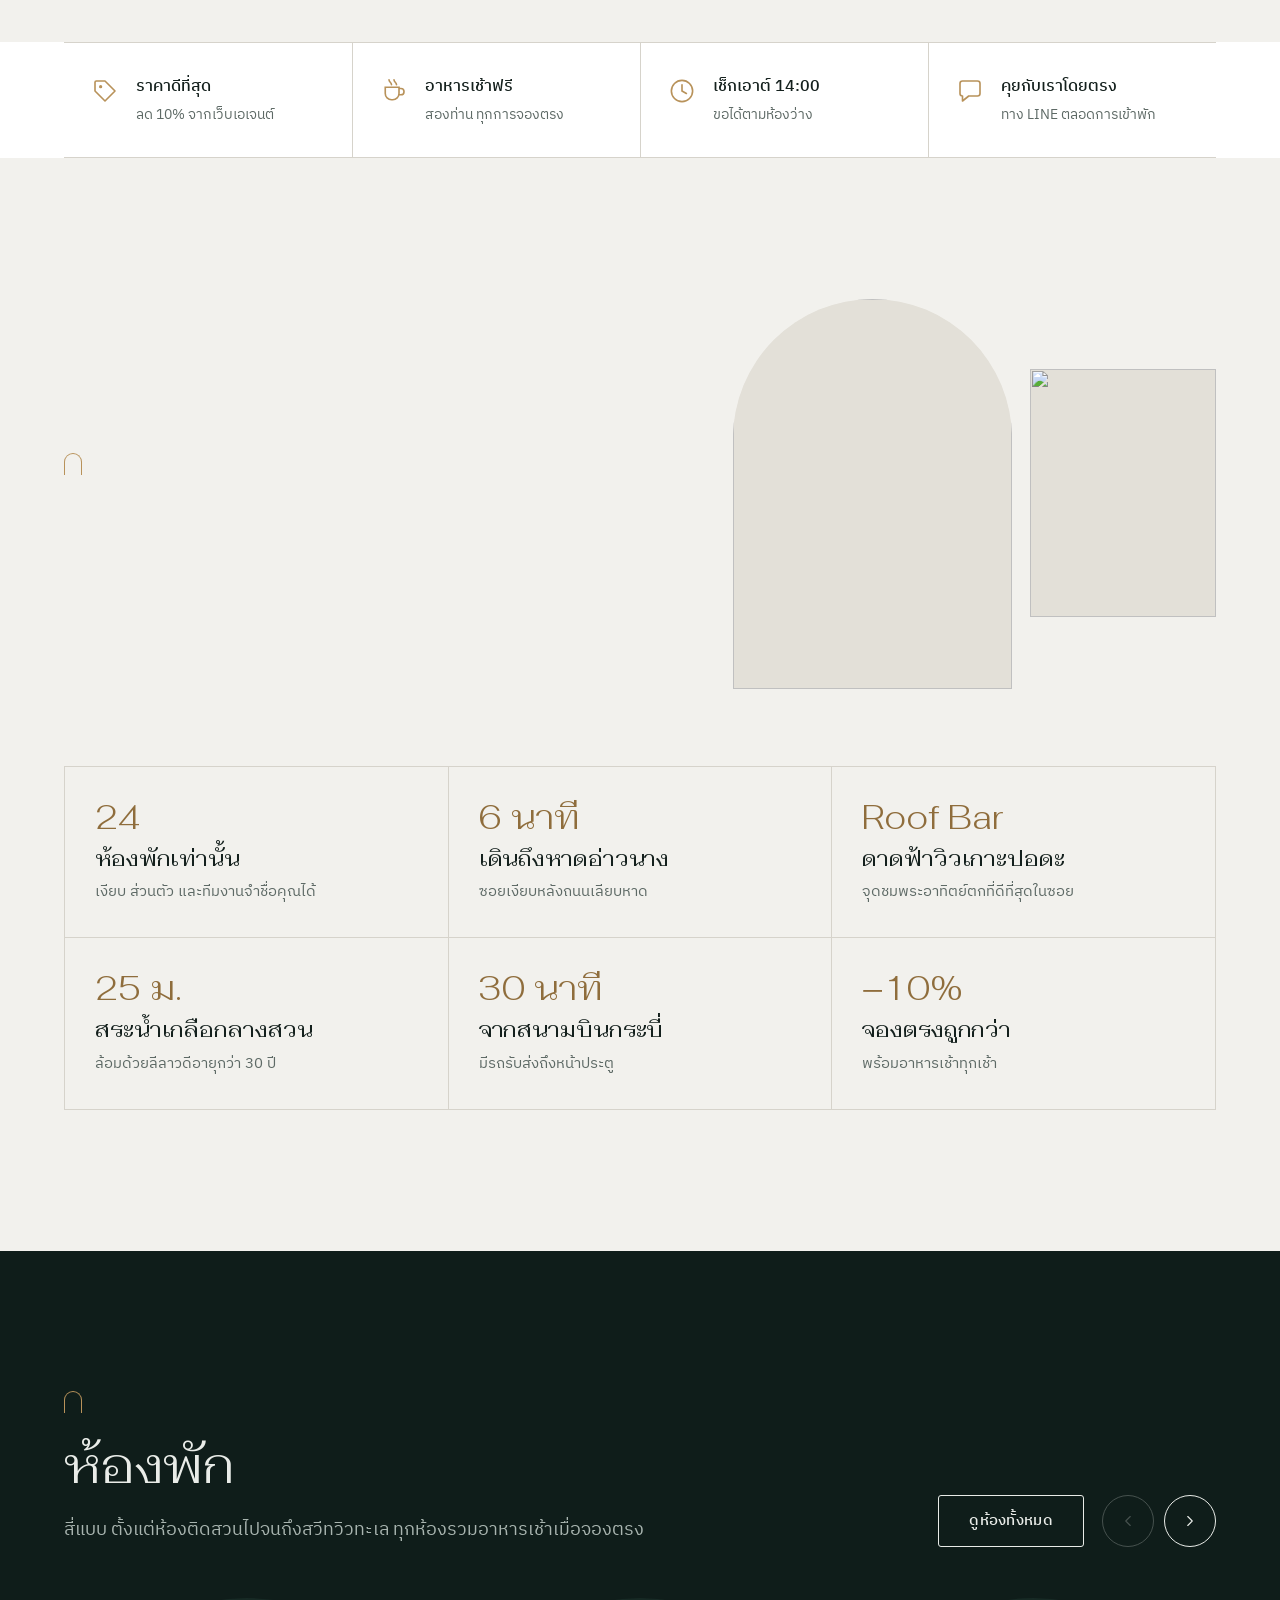
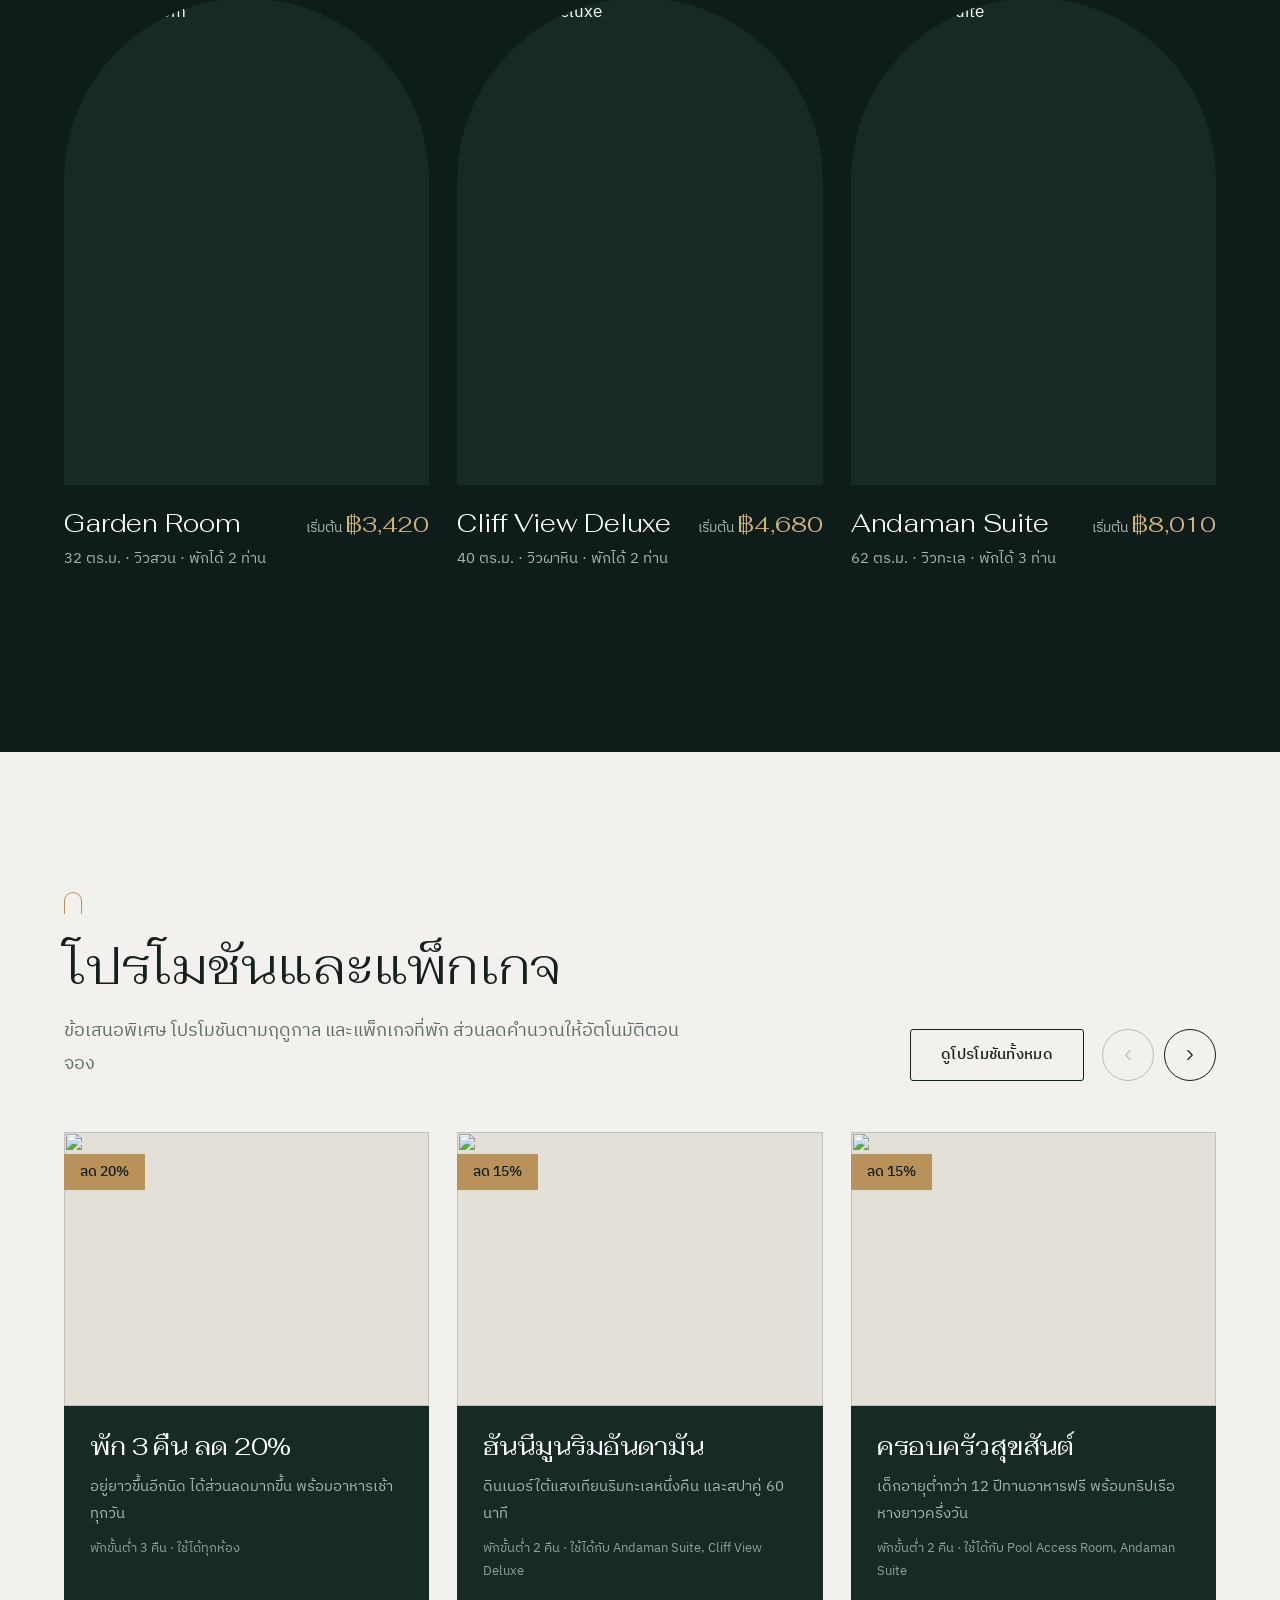
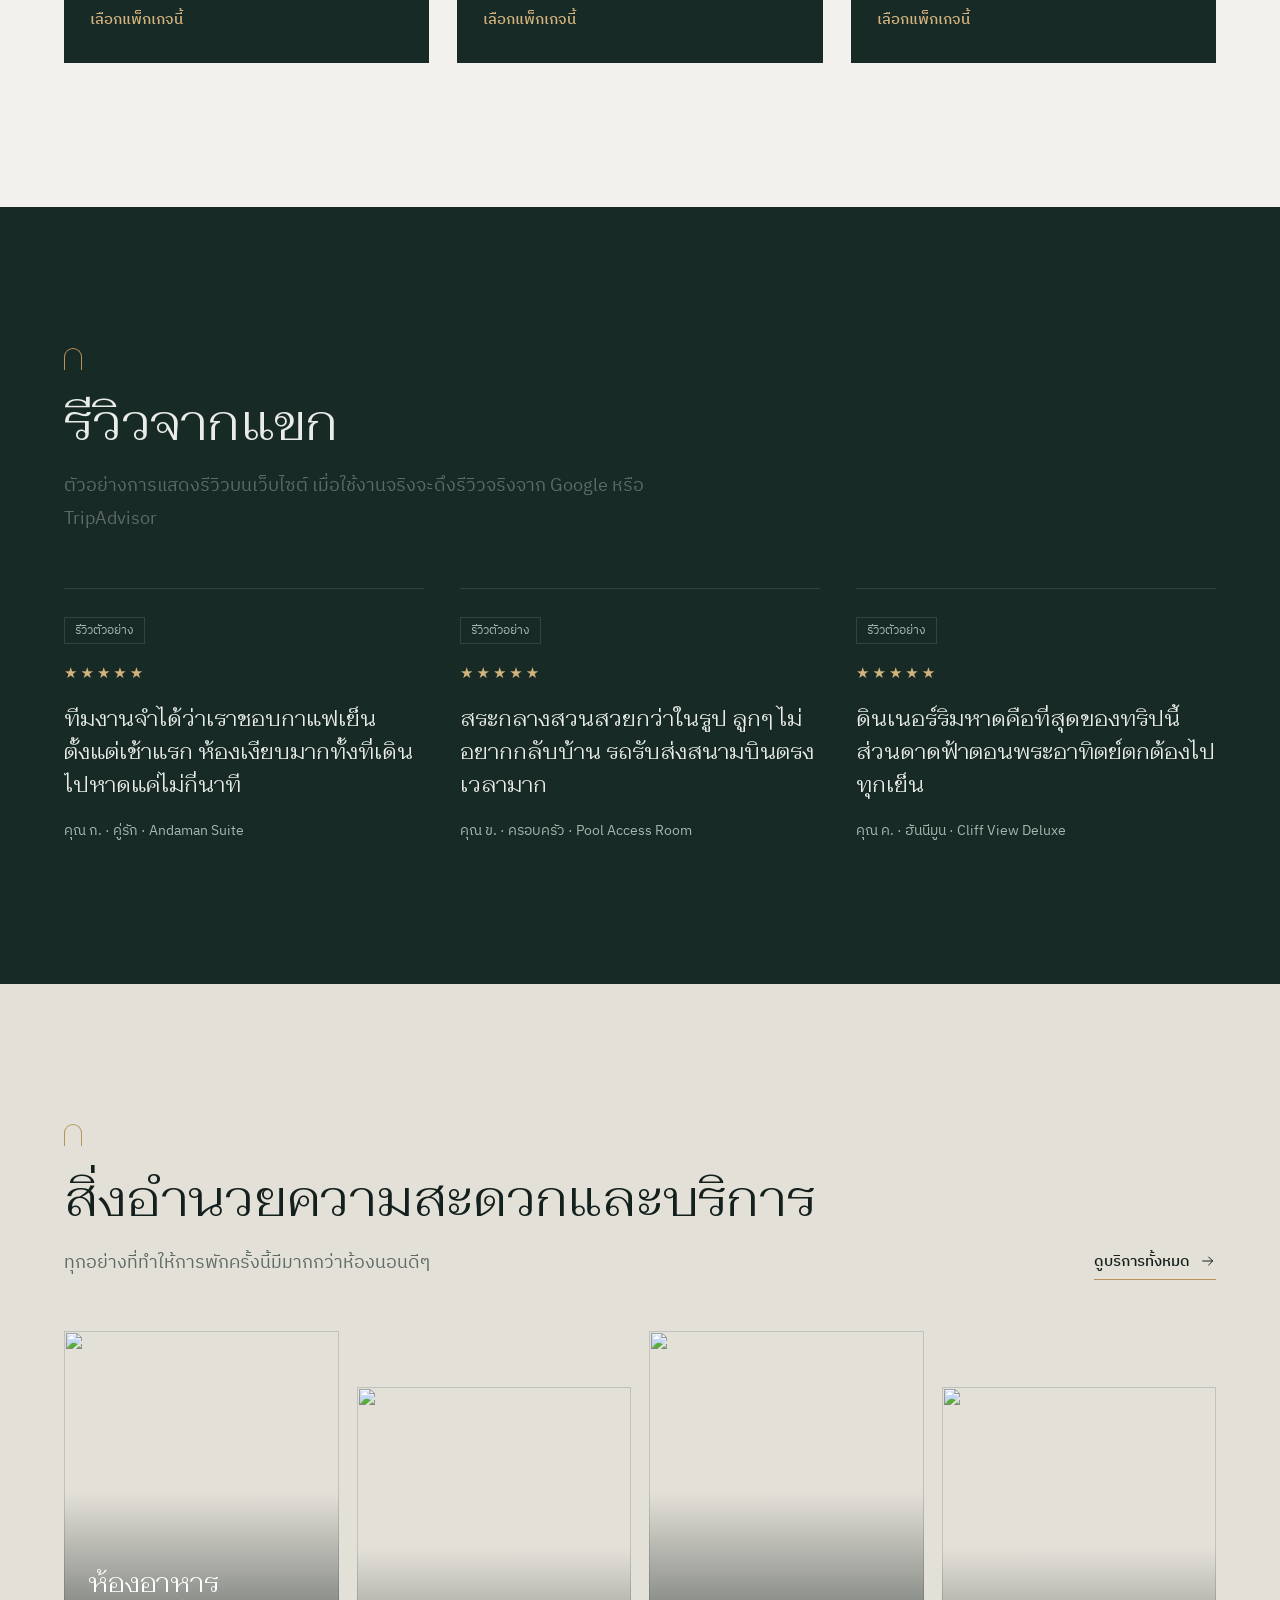
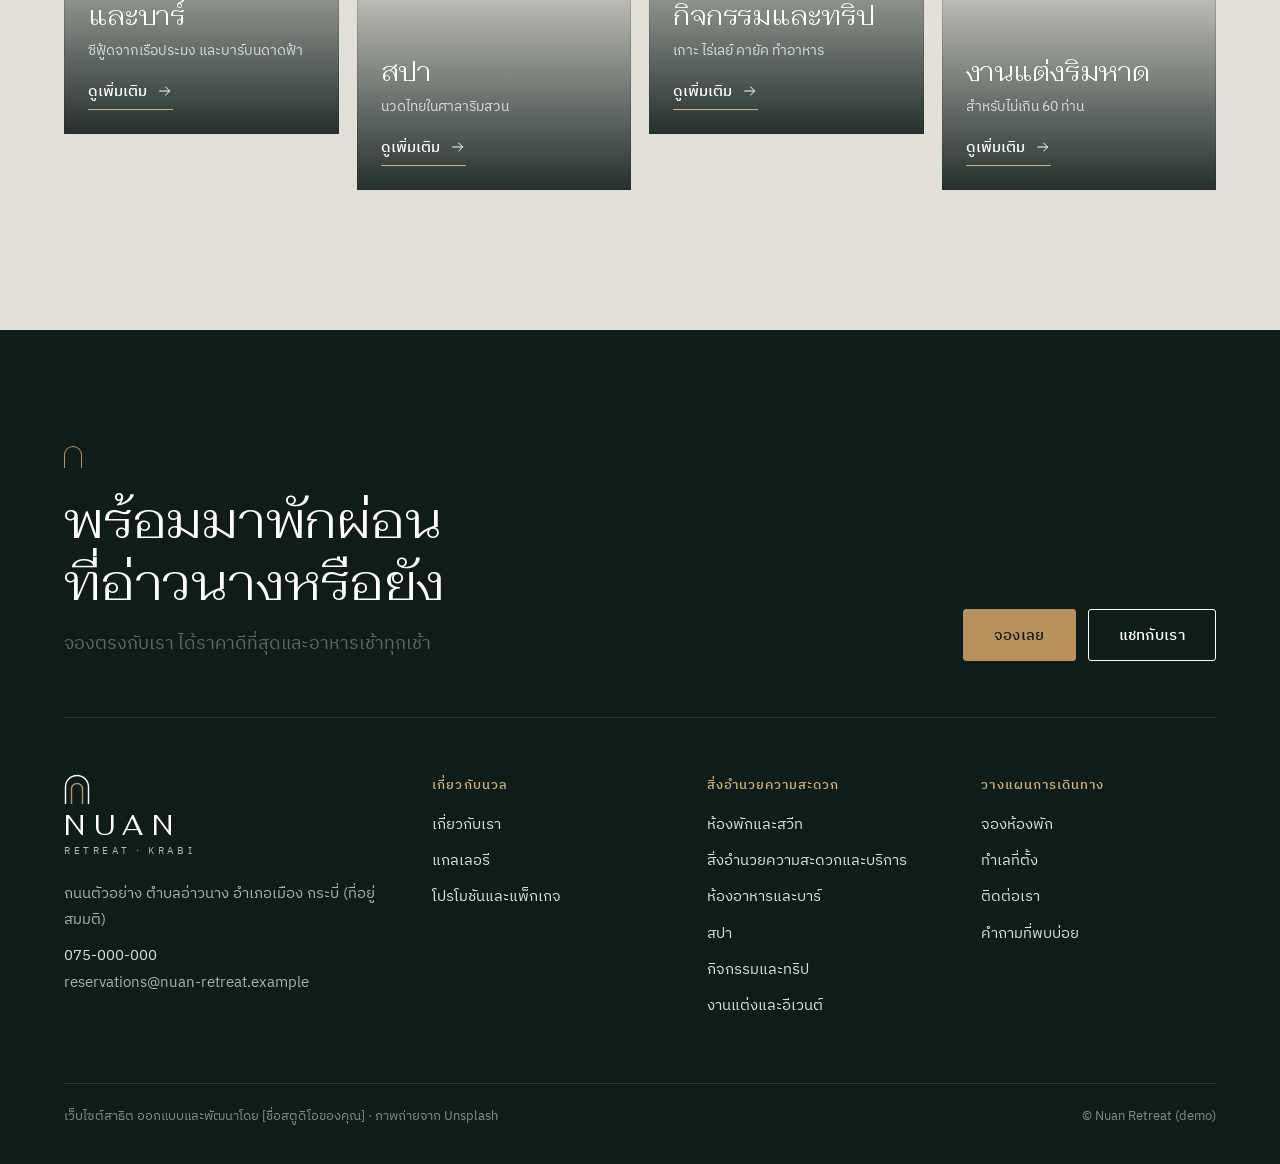
==== commit b1d4e1d9: "Site plan v9: About, Facilities, Location, Book Now, offers groups, reviews" ====
--- a/index.html
+++ b/index.html
@@ -35,8 +35,6 @@
 .intro{display:grid;grid-template-columns:minmax(0,6fr) minmax(0,5fr);gap:clamp(40px,7vw,120px);align-items:center}
 .pair{display:grid;grid-template-columns:3fr 2fr;gap:18px;align-items:end}
 .pair figure:first-child{aspect-ratio:3/4.2;border-radius:var(--arch)}.pair figure:last-child{aspect-ratio:3/4;margin-bottom:72px}
-.facts{display:grid;grid-template-columns:repeat(4,minmax(0,1fr));gap:24px;margin-top:44px;padding-top:28px;border-top:1px solid var(--line)}
-.facts b{display:block;font:300 clamp(30px,3vw,44px)/1.1 var(--f-d);color:var(--brassd)}.facts span{font-size:13.5px;color:var(--mute)}
 .rcard{text-decoration:none;display:block;color:#fff}
 .rcard figure{aspect-ratio:3/4;border-radius:var(--arch)}
 .rcard img{transition:transform 1.1s ease}.rcard:hover img{transform:scale(1.045)}
@@ -44,19 +42,6 @@
 .rcard h3{font-size:26px;font-weight:300}
 .rcard p{color:var(--fog);font-size:14.5px;margin-top:6px}
 .rcard .pr{white-space:nowrap;font-size:14px;color:var(--fog)}.rcard .pr b{font:400 22px var(--f-d);color:var(--brass2)}
-.day .dayh{max-width:760px;margin:0 auto clamp(56px,7vw,96px)}
-.tl{position:relative}
-.tl::before{content:"";position:absolute;left:50%;top:0;bottom:0;width:1px;background:var(--line)}
-.stop{display:grid;grid-template-columns:minmax(0,1fr) minmax(0,1fr);gap:clamp(48px,8vw,140px);align-items:center;padding:30px 0;position:relative}
-.stop::after{content:"";position:absolute;left:50%;top:50%;width:11px;height:11px;border-radius:50%;background:var(--paper);border:1.5px solid var(--brass);transform:translate(-50%,-50%)}
-.stop.sun::after{background:var(--brass)}
-.stop figure{aspect-ratio:4/3.2}
-.stop:nth-child(odd) figure{border-radius:var(--arch);aspect-ratio:4/4.6}
-.stop:nth-child(even) figure{order:2}
-.time{font:300 48px/1 var(--f-d);color:var(--ink);margin-bottom:14px;white-space:nowrap}
-.stop.sun .time{color:var(--brassd)}
-.stop p{color:var(--mute);margin-top:10px;max-width:42ch}
-.stop .note{font-size:13.5px;color:var(--brassd);margin-top:14px}
 .xgrid{display:grid;grid-template-columns:repeat(4,minmax(0,1fr));gap:18px}
 .xt{position:relative;display:block;aspect-ratio:3/4.4;overflow:hidden;color:#fff;text-decoration:none;background:var(--night)}
 .xt:nth-child(even){margin-top:56px}
@@ -67,22 +52,13 @@
 .xt h3{font-size:clamp(22px,2vw,28px);font-weight:300}
 .xt p{font-size:14px;color:#D9E0DC;margin-top:6px}
 .xt .tlink{margin-top:14px;color:#fff;border-color:var(--brass2)}
-.mos{display:grid;grid-template-columns:repeat(4,minmax(0,1fr));grid-auto-rows:clamp(150px,17vw,250px);gap:14px}
-.mos figure:nth-child(1){grid-column:span 2;grid-row:span 2;border-radius:var(--arch)}
-.mos figure:nth-child(4){grid-row:span 2}
-.near{list-style:none;padding:0;margin:28px 0 32px}
-.near li{display:grid;grid-template-columns:96px 1fr auto;gap:18px;align-items:baseline;padding:16px 0;border-bottom:1px solid var(--line)}
-.near li:first-child{border-top:1px solid var(--line)}
-.near b{font:300 24px var(--f-d);color:var(--brassd);white-space:nowrap}
-.near span:last-child{color:var(--mute);font-size:14px;text-align:right}
 @media(max-width:1100px){.sctl .cbtn,.count{display:none}}
 @media(max-width:1080px){.xgrid{grid-template-columns:1fr 1fr}.xt:nth-child(even){margin-top:0}.xt:nth-child(odd){margin-top:0}}
-@media(max-width:960px){.intro{grid-template-columns:1fr}.pair figure:last-child{margin-bottom:0}.facts{grid-template-columns:1fr 1fr}
- .bkf{grid-template-columns:1fr 1fr 1fr}.bkf .btn{grid-column:1/-1;min-height:56px}.mos{grid-template-columns:1fr 1fr}.mos figure:nth-child(1){grid-column:span 2}.mos figure:nth-child(4){grid-row:auto}}
+@media(max-width:960px){.intro{grid-template-columns:1fr}.pair figure:last-child{margin-bottom:0}
+ .bkf{grid-template-columns:1fr 1fr 1fr}.bkf .btn{grid-column:1/-1;min-height:56px}}
 @media(max-width:720px){.cap{bottom:auto;top:calc(var(--annh,40px) + 130px)}.sctl{bottom:auto;top:calc(var(--annh,40px) + 84px);right:auto;left:max(5vw,20px)}.sctl .cbtn,.count{display:none}
  .bkf{grid-template-columns:1fr 1fr}.bkf .field{padding:14px 18px;border-bottom:1px solid var(--line)}.bkf .field:nth-child(2){border-right:0}.bkf .field:nth-child(3){grid-column:1/-1;border-right:0}
- .tl::before{left:5px}.stop{grid-template-columns:1fr;gap:18px;padding:24px 0 24px 32px}.stop::after{left:5px;top:36px}.stop:nth-child(even) figure{order:0}.stop:nth-child(odd) figure{aspect-ratio:4/3.6}.time{font-size:38px}
- .xgrid{grid-template-columns:1fr}.xt{aspect-ratio:4/4.4}.near li{grid-template-columns:80px 1fr}.near span:last-child{grid-column:2;text-align:left;margin-top:-10px}}
+ .xgrid{grid-template-columns:1fr}.xt{aspect-ratio:4/4.4}}
 @media(prefers-reduced-motion:reduce){.slide,.slide img{transition:none}}
 </style>
 </head>
@@ -107,80 +83,56 @@
 
 <section class="sec tight white" style="padding-top:0;padding-bottom:0"><div class="wrap"><div class="bens" id="bens"></div></div></section>
 
+<section class="sec"><div class="wrap">
+  <div class="intro rv"><div><span class="mark"></span><h2 id="inH"></h2><p class="lead" style="margin-top:22px" id="inP"></p><div style="margin-top:30px"><a class="tlink" href="about.html" id="inA"></a></div></div>
+  <div class="pair"><figure><img loading="lazy" src="https://images.unsplash.com/photo-1762425430465-0d9f08d64147?auto=format&fit=crop&w=1000&q=80" alt=""></figure><figure><img loading="lazy" src="https://images.unsplash.com/photo-1596436891234-ab1fbd9353e5?auto=format&fit=crop&w=700&q=80" alt=""></figure></div></div>
+  <div class="hl6 rv" id="hl6" style="margin-top:clamp(48px,6vw,80px)"></div>
+</div></section>
+
 <section class="sec dark"><div class="wrap"><div class="car" id="roomsCar">
   <div class="sh"><div><span class="mark"></span><h2 id="rmH"></h2><p class="lead" id="rmP"></p></div><div style="display:flex;gap:18px;align-items:center;flex-wrap:wrap"><a class="btn line" href="rooms.html" id="rmAll"></a><span class="cbslot"></span></div></div>
   <div class="track" id="roomTrack"></div></div></div></section>
 
-<section class="sec day" id="day"><div class="wrap">
-  <div class="dayh center"><span class="mark"></span><h2 id="dayH"></h2><p class="lead" style="margin-top:18px" id="dayP"></p></div>
-  <div class="tl" id="tl"></div>
+<section class="sec" id="offers"><div class="wrap"><div class="car" id="offCar">
+  <div class="sh"><div><span class="mark"></span><h2 id="ofH"></h2><p class="lead" id="ofP"></p></div><div style="display:flex;gap:18px;align-items:center;flex-wrap:wrap"><a class="btn line" href="offers.html" id="ofAll"></a><span class="cbslot"></span></div></div>
+  <div class="track" id="offTrack"></div></div></div></section>
+
+<section class="sec dark2"><div class="wrap">
+  <div class="sh"><div><span class="mark"></span><h2 id="rvH"></h2><p class="lead" id="rvP"></p></div></div>
+  <div class="rvw" id="rvw"></div>
 </div></section>
 
 <section class="sec stoneb"><div class="wrap">
-  <div class="sh"><div><span class="mark"></span><h2 id="exH"></h2><p class="lead" id="exP"></p></div></div>
+  <div class="sh"><div><span class="mark"></span><h2 id="exH"></h2><p class="lead" id="exP"></p></div><a class="tlink" href="facilities.html" id="exA"></a></div>
   <div class="xgrid" id="xgrid"></div>
-</div></section>
-
-<section class="sec dark" id="offers"><div class="wrap"><div class="car" id="offCar">
-  <div class="sh"><div><span class="mark"></span><h2 id="ofH"></h2><p class="lead" id="ofP"></p></div><div style="display:flex;gap:18px;align-items:center;flex-wrap:wrap"><a class="btn line" href="offers.html" id="ofAll"></a><span class="cbslot"></span></div></div>
-  <div class="track" id="offTrack"></div></div></div></section>
-
-<section class="sec"><div class="wrap">
-  <div class="sh"><div><span class="mark"></span><h2 id="gaH"></h2></div><a class="tlink" href="gallery.html" id="gaA"></a></div>
-  <div class="mos rv" id="mos"></div>
-</div></section>
-
-<section class="sec stoneb"><div class="wrap split rv">
-  <figure><img loading="lazy" src="https://images.unsplash.com/photo-1708820760437-5a5020e8e50d?auto=format&fit=crop&w=1100&q=80" alt=""></figure>
-  <div><span class="mark"></span><h2 id="ctH"></h2><p class="lead" style="margin-top:18px" id="ctP"></p><ul class="near" id="near"></ul><a class="btn" href="contact.html" id="ctA"></a></div>
 </div></section>
 
 <script src="common.js"></script>
 <script>
 {
-/* Sunrise/sunset for Ao Nang (8.03N, 98.82E, UTC+7), NOAA approximation */
-function sunT(d){const rad=Math.PI/180,lat=8.032,lon=98.823,tz=7;
-  const N=Math.floor((d-new Date(d.getFullYear(),0,0))/864e5),g=2*Math.PI/365*(N-1);
-  const eq=229.18*(.000075+.001868*Math.cos(g)-.032077*Math.sin(g)-.014615*Math.cos(2*g)-.040849*Math.sin(2*g));
-  const de=.006918-.399912*Math.cos(g)+.070257*Math.sin(g)-.006758*Math.cos(2*g)+.000907*Math.sin(2*g)-.002697*Math.cos(3*g)+.00148*Math.sin(3*g);
-  const ha=Math.acos(Math.cos(90.833*rad)/(Math.cos(lat*rad)*Math.cos(de))-Math.tan(lat*rad)*Math.tan(de))/rad;
-  const f=m=>{m=Math.round(((m%1440)+1440)%1440);return `${String(Math.floor(m/60)).padStart(2,"0")}:${String(m%60).padStart(2,"0")}`};
-  return [f(720-4*(lon+ha)-eq+tz*60),f(720-4*(lon-ha)-eq+tz*60)]}
-const [RISE,SET]=sunT(new Date());
 const IC={tag:'<path d="M4 12V5a1 1 0 0 1 1-1h7l8 8-8 8z" fill="none" stroke="currentColor" stroke-width="1.3" stroke-linejoin="round"/><circle cx="8.5" cy="8.5" r="1.3" fill="currentColor"/>',
 cup:'<path d="M5 9h11v5a5 5 0 0 1-5 5h-1a5 5 0 0 1-5-5zM16 10h1.5a2.5 2.5 0 0 1 0 5H16M8 3c0 2 2 2 2 4M12 3c0 2 2 2 2 4" fill="none" stroke="currentColor" stroke-width="1.3" stroke-linecap="round"/>',
 clock:'<circle cx="12" cy="12" r="8.5" fill="none" stroke="currentColor" stroke-width="1.3"/><path d="M12 7v5l3.5 2" fill="none" stroke="currentColor" stroke-width="1.3" stroke-linecap="round"/>',
 chat:'<path d="M4 6a2 2 0 0 1 2-2h12a2 2 0 0 1 2 2v8a2 2 0 0 1-2 2h-7l-5 4v-4H6a2 2 0 0 1-2-2z" fill="none" stroke="currentColor" stroke-width="1.3" stroke-linejoin="round"/>'};
 const H={
 th:{slides:[["photo-1511265753106-52a8e3488b70","อ่าวนาง กระบี่","พักผ่อนท่ามกลางผาหินปูนแห่งอันดามัน"],["photo-1648648777033-c833d650aea7","ไร่เลย์ 15 นาทีด้วยเรือ","หาดที่ไปได้ทางเรือเท่านั้น"],["photo-1483683804023-6ccdb62f86ef","ทัวร์เกาะ","ทะเลแหวก เกาะไก่ และเกาะปอดะ"],["photo-1729606188713-814d1b7bf893","Andaman Suite","ตื่นมาพร้อมทะเลตรงปลายเตียง"],["photo-1760533536461-714a23877e2d","ดินเนอร์ริมทะเล","มื้อค่ำใต้แสงเทียน ฟังเสียงคลื่น"]],
- bookA:"ดูห้องพัก",storyA:"หนึ่งวันที่นวล",find:"ค้นหาห้องว่าง",
+ bookA:"จองห้องพัก",storyA:"ดูห้องพัก",find:"ค้นหาห้องว่าง",
  bens:[["tag","ราคาดีที่สุด","ลด 10% จากเว็บเอเจนต์"],["cup","อาหารเช้าฟรี","สองท่าน ทุกการจองตรง"],["clock","เช็กเอาต์ 14:00","ขอได้ตามห้องว่าง"],["chat","คุยกับเราโดยตรง","ทาง LINE ตลอดการเข้าพัก"]],
- inH:"บ้านหลังเล็กริมอ่าวนาง ห้องพักเพียง 24 ห้อง",inP:"นวลตั้งอยู่ในซอยเงียบหลังถนนเลียบหาด ตัวอาคารปูนสีดินเผา ทางเดินร่มรื่น และสระว่ายน้ำกลางสวน เราตั้งใจให้มีห้องไม่มาก ทุกคนจึงได้ใช้สระ สวน และดาดฟ้าโดยไม่ต้องรอคิว",inA:"ดูภาพรอบรีสอร์ต",
+ inH:"บ้านหลังเล็กริมอ่าวนาง ห้องพักเพียง 24 ห้อง",inP:"นวลตั้งอยู่ในซอยเงียบหลังถนนเลียบหาด ตัวอาคารปูนสีดินเผา ทางเดินร่มรื่น และสระว่ายน้ำกลางสวน เราตั้งใจให้มีห้องไม่มาก ทุกคนจึงได้ใช้สระ สวน และดาดฟ้าโดยไม่ต้องรอคิว",inA:"อ่านเรื่องราวของเรา",hl:[["24","ห้องพักเท่านั้น","เงียบ ส่วนตัว และทีมงานจำชื่อคุณได้"],["6 นาที","เดินถึงหาดอ่าวนาง","ซอยเงียบหลังถนนเลียบหาด"],["Roof Bar","ดาดฟ้าวิวเกาะปอดะ","จุดชมพระอาทิตย์ตกที่ดีที่สุดในซอย"],["25 ม.","สระน้ำเกลือกลางสวน","ล้อมด้วยลีลาวดีอายุกว่า 30 ปี"],["30 นาที","จากสนามบินกระบี่","มีรถรับส่งถึงหน้าประตู"],["−10%","จองตรงถูกกว่า","พร้อมอาหารเช้าทุกเช้า"]],rvH:"รีวิวจากแขก",rvP:"ตัวอย่างการแสดงรีวิวบนเว็บไซต์ เมื่อใช้งานจริงจะดึงรีวิวจริงจาก Google หรือ TripAdvisor",rvTag:"รีวิวตัวอย่าง",rv:[["ทีมงานจำได้ว่าเราชอบกาแฟเย็นตั้งแต่เช้าแรก ห้องเงียบมากทั้งที่เดินไปหาดแค่ไม่กี่นาที","คุณ ก. · คู่รัก · Andaman Suite"],["สระกลางสวนสวยกว่าในรูป ลูกๆ ไม่อยากกลับบ้าน รถรับส่งสนามบินตรงเวลามาก","คุณ ข. · ครอบครัว · Pool Access Room"],["ดินเนอร์ริมหาดคือที่สุดของทริปนี้ ส่วนดาดฟ้าตอนพระอาทิตย์ตกต้องไปทุกเย็น","คุณ ค. · ฮันนีมูน · Cliff View Deluxe"]],exA:"ดูบริการทั้งหมด",
  facts:[["24","ห้องพักทั้งหมด"],["6 นาที","เดินถึงหาดอ่าวนาง"],["2","ห้องอาหารและบาร์"],["30 นาที","จากสนามบินกระบี่"]],
  rmH:"ห้องพัก",rmP:"สี่แบบ ตั้งแต่ห้องติดสวนไปจนถึงสวีทวิวทะเล ทุกห้องรวมอาหารเช้าเมื่อจองตรง",rmAll:"ดูห้องทั้งหมด",
- dayH:"หนึ่งวันที่นวล ตั้งแต่แสงแรกจนถึงดาวดวงแรก",dayP:"เวลาพระอาทิตย์ขึ้นและตกคำนวณตามวันที่จริงของอ่าวนาง",
- stops:[["sun","R","เดินเล่นริมหาดตอนเช้า","หาดยังเงียบ น้ำทะเลเย็น ผาหินค่อยๆ เปลี่ยนเป็นสีทอง","photo-1722483537725-3807a1bb78c7","เดินจากรีสอร์ต 6 นาที"],["","08:00","อาหารเช้าริมทะเล","ผลไม้จากตลาดเช้า ข้าวต้มปลา หรือไข่กระทะ เสิร์ฟบนชานไม้ถึง 11:00","photo-1568853810078-71e3a4868f61","รวมในการจองตรง"],["","09:30","เรือหางยาวไปไร่เลย์","ปีนผา เดินชมถ้ำ หรือว่ายน้ำใต้หน้าผา","photo-1648648777033-c833d650aea7","ทีมงานจองเรือและนัดรับให้"],["","15:00","บ่ายในศาลาสปา","นวดไทย 90 นาที แล้วงีบต่อใต้ร่มไม้ริมสระ","photo-1712725213051-8d7d6a52edaf","จองสปาผ่าน LINE"],["sun","S","ดริงก์บนดาดฟ้า","มองพระอาทิตย์ลับหลังเกาะ พร้อมค็อกเทลอัญชัน","photo-1753032507946-14ad6832b102","ทุกวัน เริ่ม 17:00"],["","19:30","ดินเนอร์ริมทะเล","อาหารทะเลย่างและแกงใต้ ใต้แสงเทียนริมหาด","photo-1760533536461-714a23877e2d","จองโต๊ะล่วงหน้า"]],
- exH:"ประสบการณ์ที่นวล",exP:"ทุกอย่างที่ทำให้การพักครั้งนี้มีมากกว่าห้องนอนดีๆ",
+ exH:"สิ่งอำนวยความสะดวกและบริการ",exP:"ทุกอย่างที่ทำให้การพักครั้งนี้มีมากกว่าห้องนอนดีๆ",
  ex:[["dining.html","photo-1760533536461-714a23877e2d","ห้องอาหารและบาร์","ซีฟู้ดจากเรือประมง และบาร์บนดาดฟ้า"],["spa.html","photo-1600334089648-b0d9d3028eb2","สปา","นวดไทยในศาลาริมสวน"],["experiences.html","photo-1516750445633-f290238745d2","กิจกรรมและทริป","เกาะ ไร่เลย์ คายัค ทำอาหาร"],["weddings.html","photo-1718152219044-edc915854e70","งานแต่งริมหาด","สำหรับไม่เกิน 60 ท่าน"]],
- ofH:"โปรโมชันและแพ็กเกจ",ofP:"ส่วนลดจะถูกใช้ให้อัตโนมัติในหน้าห้องพักและหน้าชำระเงิน",ofAll:"ดูโปรโมชันทั้งหมด",
- gaH:"ภาพจากรอบนวล",gaA:"เปิดแกลเลอรี",
- ctH:"มาถึงนวลได้ง่าย",ctP:"ส่งเวลาเครื่องลงมาทาง LINE แล้วเราจะไปรับที่สนามบิน",ctA:"การเดินทางและติดต่อ",
- near:[["30 นาที","สนามบินนานาชาติกระบี่","รถรับส่ง 600 บาท"],["6 นาที","หาดอ่าวนาง","เดิน"],["8 นาที","ท่าเรือไปไร่เลย์","เดิน"]]},
+ ofH:"โปรโมชันและแพ็กเกจ",ofP:"ข้อเสนอพิเศษ โปรโมชันตามฤดูกาล และแพ็กเกจที่พัก ส่วนลดคำนวณให้อัตโนมัติตอนจอง",ofAll:"ดูโปรโมชันทั้งหมด"},
 en:{slides:[["photo-1511265753106-52a8e3488b70","Ao Nang, Krabi","A quiet stay among the Andaman's limestone cliffs"],["photo-1648648777033-c833d650aea7","Railay, 15 minutes by boat","A beach you can only reach by sea"],["photo-1483683804023-6ccdb62f86ef","Island hopping","Talay Waek, Chicken Island and Koh Poda"],["photo-1729606188713-814d1b7bf893","Andaman Suite","Wake up with the sea at the foot of the bed"],["photo-1760533536461-714a23877e2d","Dinner by the sea","Candlelight and the sound of the waves"]],
- bookA:"See rooms",storyA:"A day at Nuan",find:"Find a room",
+ bookA:"Book a stay",storyA:"See rooms",find:"Find a room",
  bens:[["tag","Best rate","10% below travel sites"],["cup","Free breakfast","For two, every direct booking"],["clock","Check-out at 14:00","Subject to availability"],["chat","Talk to us directly","On LINE throughout your stay"]],
- inH:"A small house by Ao Nang, with just 24 rooms",inP:"Nuan sits on a quiet lane behind the beach road: clay-coloured walls, shaded paths and a pool in the middle of the garden. We keep the room count low, so the pool, garden and roof never feel crowded.",inA:"See pictures of the resort",
+ inH:"A small house by Ao Nang, with just 24 rooms",inP:"Nuan sits on a quiet lane behind the beach road: clay-coloured walls, shaded paths and a pool in the middle of the garden. We keep the room count low, so the pool, garden and roof never feel crowded.",inA:"Read our story",hl:[["24","rooms only","Quiet, private, and a team that knows your name"],["6 min","walk to Ao Nang beach","A quiet lane behind the beach road"],["Roof Bar","facing Koh Poda","The best sunset seat on the lane"],["25 m","saltwater garden pool","Ringed by 30-year-old frangipani"],["30 min","from Krabi airport","Transfers to the door"],["−10%","when you book direct","With breakfast every morning"]],rvH:"What guests say",rvP:"A sample of how reviews appear. On a live site these come from real Google or TripAdvisor reviews.",rvTag:"Sample review",rv:[["The team remembered we liked iced coffee from the first morning. The room was so quiet, yet the beach is minutes away.","K. · couple · Andaman Suite"],["The garden pool is even nicer than the photos and the kids didn't want to leave. The airport transfer was right on time.","N. · family · Pool Access Room"],["The beach dinner was the highlight of the trip, and we went up to the roof for sunset every evening.","P. · honeymoon · Cliff View Deluxe"]],exA:"See all facilities",
  facts:[["24","rooms in total"],["6 min","walk to Ao Nang beach"],["2","restaurant and bar"],["30 min","from Krabi airport"]],
  rmH:"Rooms",rmP:"Four kinds, from garden rooms to a sea-view suite. Breakfast is included when you book direct.",rmAll:"See all rooms",
- dayH:"A day at Nuan, from first light to first star",dayP:"Sunrise and sunset are calculated for Ao Nang on today's date.",
- stops:[["sun","R","A walk on the beach","The beach is still quiet, the water cool, the cliffs turning gold.","photo-1722483537725-3807a1bb78c7","6 min walk from the resort"],["","08:00","Breakfast by the sea","Market fruit, rice soup with fish or eggs in the pan, on the deck until 11:00.","photo-1568853810078-71e3a4868f61","Included when you book direct"],["","09:30","Longtail to Railay","Climb, explore the caves, or swim beneath the cliffs.","photo-1648648777033-c833d650aea7","We book the boat and your pick-up"],["","15:00","An afternoon at the spa","A 90-minute Thai massage, then a nap in the shade by the pool.","photo-1712725213051-8d7d6a52edaf","Book the spa on LINE"],["sun","S","Drinks on the roof","Watch the sun drop behind the islands with a butterfly-pea cocktail.","photo-1753032507946-14ad6832b102","Daily from 17:00"],["","19:30","Dinner by the sea","Grilled seafood and southern curries by candlelight on the sand.","photo-1760533536461-714a23877e2d","Book a table ahead"]],
- exH:"Experiences at Nuan",exP:"Everything that makes a stay more than a good room.",
+ exH:"Facilities & services",exP:"Everything that makes a stay more than a good room.",
  ex:[["dining.html","photo-1760533536461-714a23877e2d","Dining & bar","Seafood off the boats and a rooftop bar"],["spa.html","photo-1600334089648-b0d9d3028eb2","Spa","Thai massage in a garden pavilion"],["experiences.html","photo-1516750445633-f290238745d2","Experiences","Islands, Railay, kayaks, cooking"],["weddings.html","photo-1718152219044-edc915854e70","Beach weddings","For up to 60 guests"]],
- ofH:"Offers & packages",ofP:"Discounts are applied for you on the room and payment pages.",ofAll:"See all offers",
- gaH:"Pictures from around Nuan",gaA:"Open the gallery",
- ctH:"Easy to reach",ctP:"Send us your flight time on LINE and we'll meet you at the airport.",ctA:"Getting here & contact",
- near:[["30 min","Krabi International Airport","Transfer 600 THB"],["6 min","Ao Nang beach","On foot"],["8 min","Boats to Railay","On foot"]]}};
-const MOS=["photo-1511265753106-52a8e3488b70","photo-1681579289916-af960b852352","photo-1617325247661-675ab4b64ae2","photo-1504214208698-ea1916a2195a","photo-1679541946014-a47f1ec0dc1a","photo-1600334129128-685c5582fd35"];
+ ofH:"Offers & packages",ofP:"Special offers, seasonal promotions and stay packages. Discounts are applied for you when you book.",ofAll:"See all offers"}};
 
 let cur=0,timer=null;
 const reduce=matchMedia("(prefers-reduced-motion: reduce)").matches;
@@ -192,29 +144,27 @@
 function render(){
   header("home",true);onLang(render);applyText();refill();
   const h=H[L],x=t(),set=(id,v)=>{const e=$("#"+id);if(e)e.textContent=v};
-  $("#slides").innerHTML=h.slides.map((s,i)=>`<div class="slide${i===cur?" on":""}" role="group" aria-roledescription="slide" aria-label="${i+1} / ${h.slides.length}"><img src="${U(s[0],2000)}" alt="" ${i?'loading="lazy"':'fetchpriority="high"'}><div class="cap"><div class="wrap"><p class="k">${s[1]}</p>${i?`<h2>${s[2]}</h2>`:`<h1>${s[2]}</h1>`}<div class="acts"><a class="btn gold" href="rooms.html">${h.bookA}</a><a class="btn line" href="#day">${h.storyA}</a></div></div></div></div>`).join("");
+  $("#slides").innerHTML=h.slides.map((s,i)=>`<div class="slide${i===cur?" on":""}" role="group" aria-roledescription="slide" aria-label="${i+1} / ${h.slides.length}"><img src="${U(s[0],2000)}" alt="" ${i?'loading="lazy"':'fetchpriority="high"'}><div class="cap"><div class="wrap"><p class="k">${s[1]}</p>${i?`<h2>${s[2]}</h2>`:`<h1>${s[2]}</h1>`}<div class="acts"><a class="btn gold" href="book.html">${h.bookA}</a><a class="btn line" href="rooms.html">${h.storyA}</a></div></div></div></div>`).join("");
   $("#dots").innerHTML=h.slides.map((s,i)=>`<button aria-label="${i+1}"></button>`).join("");
   $("#dots").querySelectorAll("button").forEach((b,i)=>b.onclick=()=>{go(i);auto()});
   $("#sprev").innerHTML='<svg viewBox="0 0 24 24">'+ICON.l+'</svg>';$("#snext").innerHTML='<svg viewBox="0 0 24 24">'+ICON.r+'</svg>';
   go(cur);
   set("lci",x.ci);set("lco",x.co);set("lgu",x.gu);set("find",h.find);
   $("#bens").innerHTML=h.bens.map(b=>`<div class="ben"><svg viewBox="0 0 24 24" aria-hidden="true">${IC[b[0]]}</svg><b>${b[1]}</b><span>${b[2]}</span></div>`).join("");
-  ["inH","inP","rmH","rmP","rmAll","dayH","dayP","exH","exP","ofH","ofP","ofAll","gaH","ctH","ctP","ctA"].forEach(k=>set(k,h[k]));
-  $("#inA").innerHTML=h.inA+arr();$("#gaA").innerHTML=h.gaA+arr();
-  $("#facts").innerHTML=h.facts.map(f=>`<div><b>${f[0]}</b><span>${f[1]}</span></div>`).join("");
+  ["inH","inP","rmH","rmP","rmAll","exH","exP","ofH","ofP","ofAll","rvH","rvP"].forEach(k=>set(k,h[k]));
+  $("#inA").innerHTML=h.inA+arr();$("#exA").innerHTML=h.exA+arr();
+  $("#hl6").innerHTML=h.hl.map(f=>`<div><b>${f[0]}</b><h3>${f[1]}</h3><p>${f[2]}</p></div>`).join("");
+  $("#rvw").innerHTML=h.rv.map(r=>`<figure class="rvc rv" style="margin:0"><span class="tag">${h.rvTag}</span><span class="st" aria-hidden="true">★★★★★</span><q>${r[0]}</q><figcaption class="who">${r[1]}</figcaption></figure>`).join("");
   $("#roomTrack").innerHTML=ROOMS.map(r=>`<a class="rcard" href="room.html?r=${r.id}"><figure><img loading="lazy" src="${U(r.gal[0][0],900)}" alt="${r.name}"></figure><div class="rm"><h3>${r.name}</h3><span class="pr">${x.from} <b>${baht(rate(r))}</b></span></div><p>${r.size} ${x.sqm} · ${r.vw[L]} · ${x.max(r.max)}</p></a>`).join("");
-  $("#tl").innerHTML=h.stops.map(s=>`<article class="stop ${s[0]} rv"><figure><img loading="lazy" src="${U(s[4],1000)}" alt=""></figure><div><div class="time">${s[1]==="R"?RISE:s[1]==="S"?SET:s[1]}</div><h3>${s[2]}</h3><p>${s[3]}</p><p class="note">${s[5]}</p></div></article>`).join("");
   $("#xgrid").innerHTML=h.ex.map(e=>`<a class="xt rv" href="${e[0]}"><img loading="lazy" src="${U(e[1],800)}" alt=""><div><h3>${e[2]}</h3><p>${e[3]}</p><span class="tlink">${x.more}${arr()}</span></div></a>`).join("");
   $("#offTrack").innerHTML=OFFERS.map(offerCard).join("");
-  $("#mos").innerHTML=MOS.map(m=>`<figure><img loading="lazy" src="${U(m,900)}" alt=""></figure>`).join("");
-  $("#near").innerHTML=h.near.map(n=>`<li><b>${n[0]}</b><span>${n[1]}</span><span>${n[2]}</span></li>`).join("");
   document.querySelectorAll(".car").forEach(c=>{c.querySelector(".cbslot").innerHTML=cbtns();carousel(c)});
   reveal();
 }
 $("#sprev").onclick=()=>{go(cur-1);auto()};$("#snext").onclick=()=>{go(cur+1);auto()};
 $("#hero").addEventListener("mouseenter",()=>clearInterval(timer));$("#hero").addEventListener("mouseleave",auto);
 let sx=null;$("#hero").addEventListener("touchstart",e=>{sx=e.touches[0].clientX},{passive:true});$("#hero").addEventListener("touchend",e=>{if(sx===null)return;const dx=e.changedTouches[0].clientX-sx;if(Math.abs(dx)>50){go(cur+(dx<0?1:-1));auto()}sx=null});
-$("#bkf").onsubmit=e=>{e.preventDefault();location.href="rooms.html"};
+$("#bkf").onsubmit=e=>{e.preventDefault();location.href="book.html"};
 window.__rerender=render;render();auto();
 }
 </script>
--- a/common.css
+++ b/common.css
@@ -305,3 +305,77 @@
 .lineb:hover{background:#05A948!important}
 @media(max-width:960px){.steps3{grid-template-columns:1fr}.ctg{grid-template-columns:1fr}}
 @media(max-width:720px){.cbox{grid-template-columns:1fr}.gi span{opacity:1}}
+/* v9: 7-section nav, highlights, reviews, facilities, location, contact form, booking page */
+.nl,.nr{gap:22px}
+.links{gap:22px}
+@media(max-width:1300px){.links{display:none}}
+.mcols.m2{grid-template-columns:minmax(0,1.5fr) minmax(0,1fr)}
+.mcol h4+ul{margin-top:4px}
+@media(max-width:960px){.mcols.m2{grid-template-columns:1fr}}
+/* highlights */
+.hl6{display:grid;grid-template-columns:repeat(3,minmax(0,1fr));gap:1px;background:var(--line);border:1px solid var(--line)}
+.hl6>div{background:var(--paper);padding:32px 30px}
+.hl6 b{display:block;font:300 clamp(30px,2.6vw,40px)/1.1 var(--f-d);color:var(--brassd);margin-bottom:10px}
+.hl6 h3{font-size:21px}
+.hl6 p{color:var(--mute);font-size:15px;margin-top:6px}
+/* reviews (sample) */
+.rvw{display:grid;grid-template-columns:repeat(3,minmax(0,1fr));gap:clamp(20px,3vw,36px)}
+.rvc{border-top:1px solid var(--dline);padding-top:28px;display:flex;flex-direction:column;gap:16px}
+.rvc .st{color:var(--brass2);letter-spacing:.2em;font-size:15px}
+.rvc q{font:300 clamp(19px,1.6vw,23px)/1.6 var(--f-d);quotes:none}
+.rvc .who{margin-top:auto;font-size:14px;color:var(--fog)}
+.rvc .tag{align-self:flex-start;font-size:12px;border:1px solid var(--dline);padding:2px 10px;color:var(--fog)}
+/* in-page chips nav */
+.fnav{position:sticky;top:var(--navh,84px);z-index:20;background:#F2F1EDf2;backdrop-filter:blur(12px);border-bottom:1px solid var(--line)}
+.fnav .wrap{display:flex;gap:8px;overflow-x:auto;scrollbar-width:none;padding-top:12px;padding-bottom:12px}
+.fnav .wrap::-webkit-scrollbar{display:none}
+.fnav a{flex:none;border:1px solid var(--line);padding:9px 18px;font-size:14px;text-decoration:none;color:var(--mute);white-space:nowrap}
+.fnav a:hover{border-color:var(--ink);color:var(--ink)}
+[id].anchor{scroll-margin-top:170px}
+/* service tiles */
+.svc{display:grid;grid-template-columns:repeat(4,minmax(0,1fr));gap:1px;background:var(--line);border:1px solid var(--line)}
+.svc a{background:var(--paper);padding:26px 24px;text-decoration:none;display:flex;flex-direction:column;gap:8px;min-height:150px;transition:background .25s}
+.svc a:hover{background:#fff}
+.svc b{font:400 20px/1.35 var(--f-d)}
+.svc span{font-size:14px;color:var(--mute)}
+.svc svg{width:18px;height:18px;margin-top:auto;color:var(--brass)}
+/* identity list */
+.idl{list-style:none;padding:0;margin:28px 0 0;display:grid;gap:22px}
+.idl li{display:grid;grid-template-columns:auto 1fr;gap:4px 18px}
+.idl li::before{content:"";grid-row:span 2;width:14px;height:17px;border:1.3px solid var(--brass);border-bottom:0;border-radius:var(--arch);margin-top:6px}
+.idl b{font-weight:500}.idl span{color:var(--mute);font-size:15.5px}
+/* forms */
+.cform{background:#fff;border:1px solid var(--line);padding:clamp(24px,3vw,40px)}
+.cform h3{font-size:28px;font-weight:300;margin-bottom:6px}
+.cform select,.cform textarea{width:100%;border:1px solid var(--line);border-radius:var(--r);font:400 16px var(--f-t);padding:12px 14px;background:#fff;color:var(--ink)}
+.cform select{min-height:50px}
+.cform textarea{min-height:130px;resize:vertical}
+.cform select:focus,.cform textarea:focus{border-color:var(--brass);outline:none}
+.req{color:var(--brassd)}
+.social{display:flex;gap:10px;flex-wrap:wrap;margin-top:22px}
+.social a{display:inline-flex;align-items:center;gap:8px;border:1px solid var(--line);padding:9px 16px;text-decoration:none;font-size:14.5px}
+.social a:hover{border-color:var(--ink)}
+.social svg{width:18px;height:18px}
+.wab{background:#25D366!important;border-color:#25D366!important;color:#fff!important}
+/* timeline (About) */
+.tl{position:relative}
+.tl::before{content:"";position:absolute;left:50%;top:0;bottom:0;width:1px;background:var(--line)}
+.stop{display:grid;grid-template-columns:minmax(0,1fr) minmax(0,1fr);gap:clamp(48px,8vw,140px);align-items:center;padding:30px 0;position:relative}
+.stop::after{content:"";position:absolute;left:50%;top:50%;width:11px;height:11px;border-radius:50%;background:var(--paper);border:1.5px solid var(--brass);transform:translate(-50%,-50%)}
+.stop.sun::after{background:var(--brass)}
+.stop figure{aspect-ratio:4/3.2}
+.stop:nth-child(odd) figure{border-radius:var(--arch);aspect-ratio:4/4.6}
+.stop:nth-child(even) figure{order:2}
+.time{font:300 48px/1 var(--f-d);color:var(--ink);margin-bottom:14px;white-space:nowrap}
+.stop.sun .time{color:var(--brassd)}
+.stop p{color:var(--mute);margin-top:10px;max-width:42ch}
+.stop .note{font-size:13.5px;color:var(--brassd);margin-top:14px}
+.facts{display:grid;grid-template-columns:repeat(4,minmax(0,1fr));gap:24px;padding-top:28px;border-top:1px solid var(--line)}
+.facts b{display:block;font:300 clamp(30px,3vw,44px)/1.1 var(--f-d);color:var(--brassd)}.facts span{font-size:13.5px;color:var(--mute)}
+.mos{display:grid;grid-template-columns:repeat(4,minmax(0,1fr));grid-auto-rows:clamp(150px,17vw,250px);gap:14px}
+.mos figure:nth-child(1){grid-column:span 2;grid-row:span 2;border-radius:var(--arch)}
+.mos figure:nth-child(4){grid-row:span 2}
+@media(max-width:960px){.hl6,.rvw{grid-template-columns:1fr 1fr}.svc{grid-template-columns:1fr 1fr}.facts{grid-template-columns:1fr 1fr}.mos{grid-template-columns:1fr 1fr}.mos figure:nth-child(1){grid-column:span 2}.mos figure:nth-child(4){grid-row:auto}}
+@media(max-width:720px){.hl6,.rvw{grid-template-columns:1fr}.tl::before{left:5px}.stop{grid-template-columns:1fr;gap:18px;padding:24px 0 24px 32px}.stop::after{left:5px;top:36px}.stop:nth-child(even) figure{order:0}.stop:nth-child(odd) figure{aspect-ratio:4/3.6}.time{font-size:38px}}
+@media(max-width:480px){.svc{grid-template-columns:1fr}}
+.sel2{width:100%;border:1px solid var(--line);border-radius:var(--r);font:400 16px var(--f-t);padding:0 14px;min-height:50px;background:#fff;color:var(--ink)}
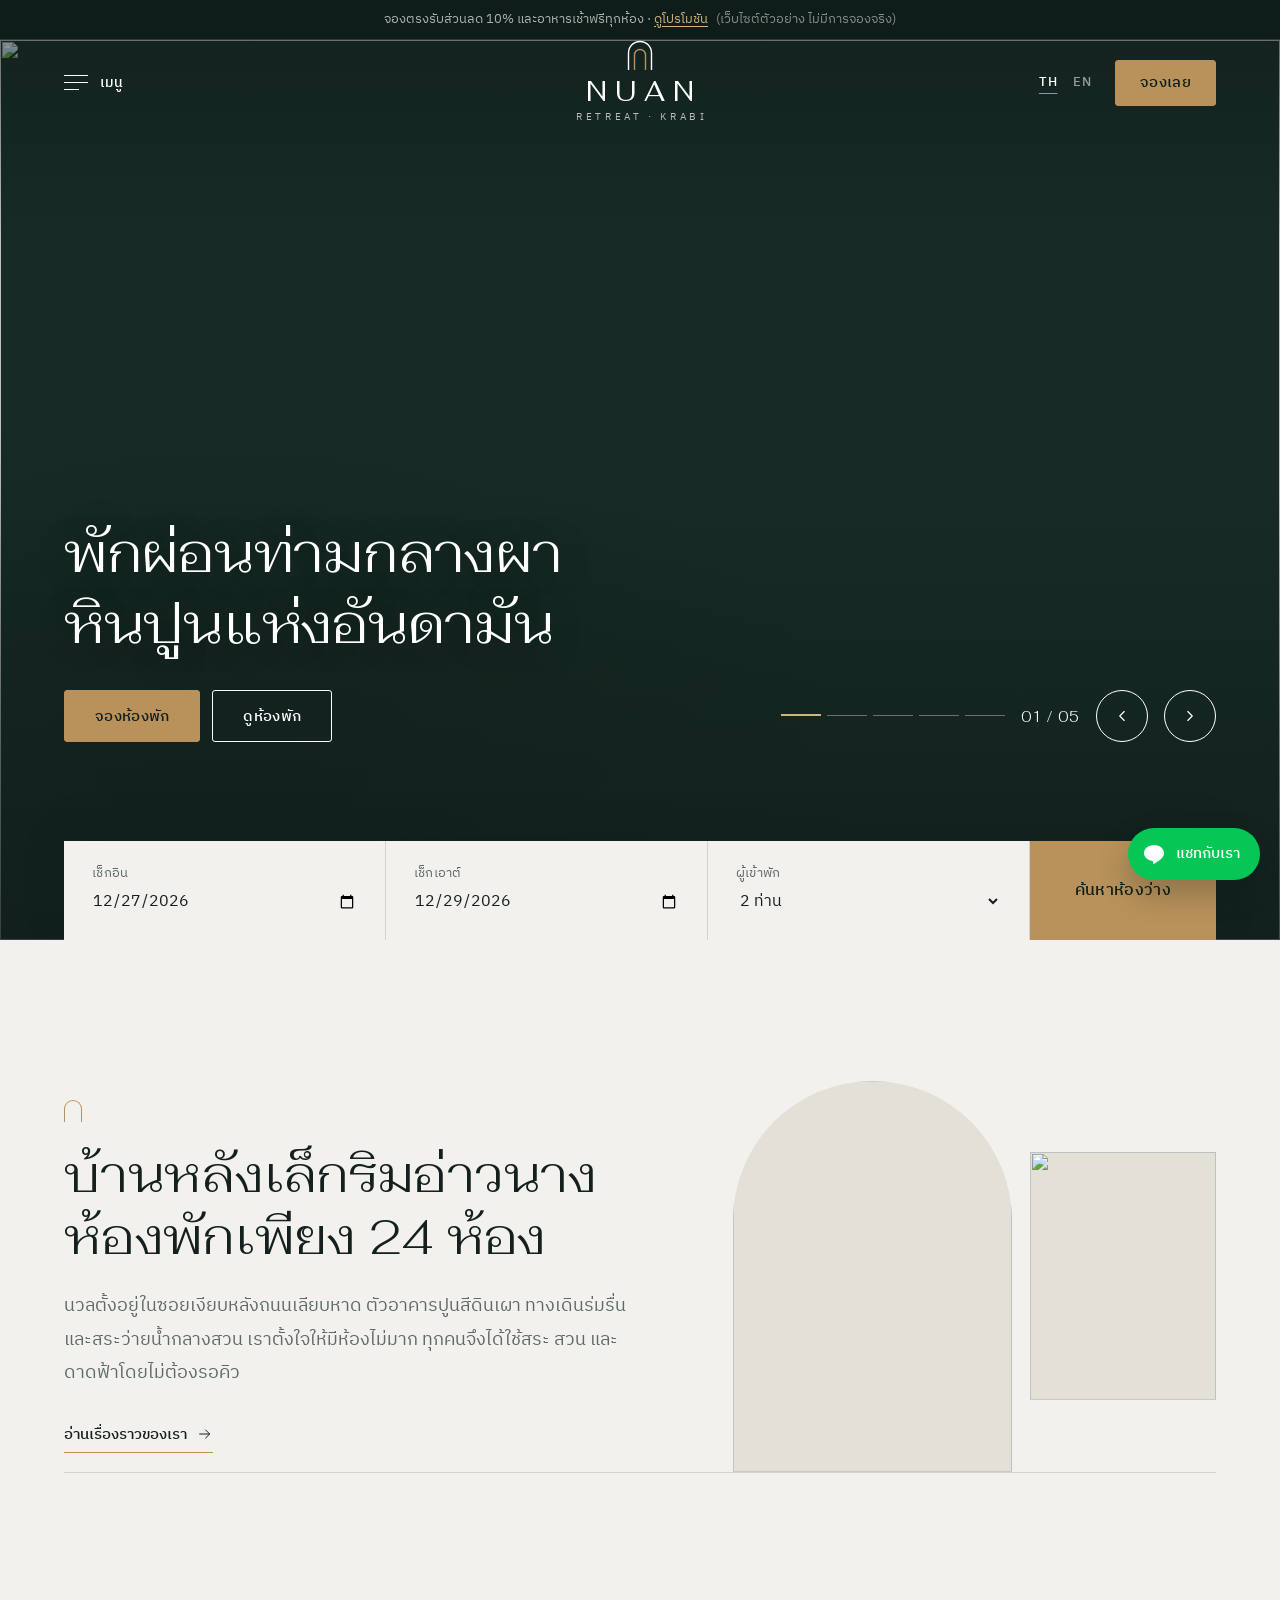
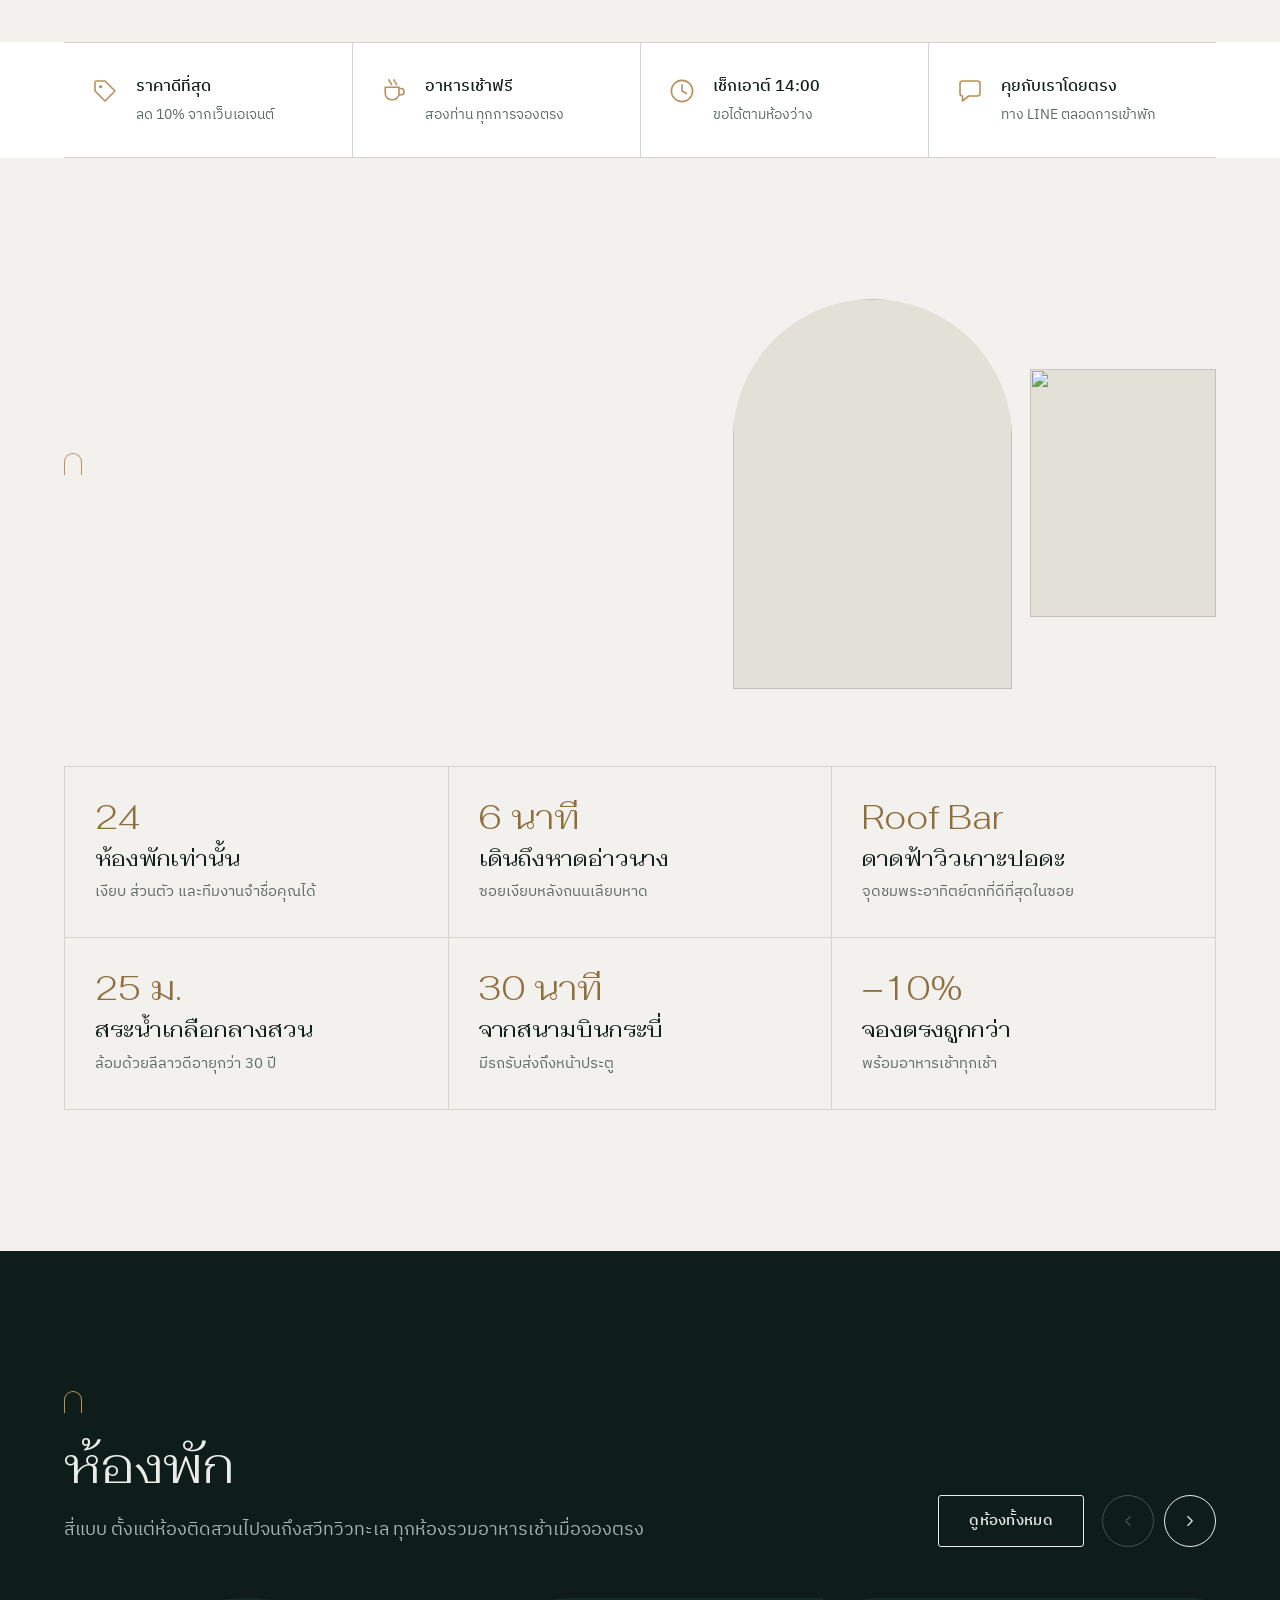
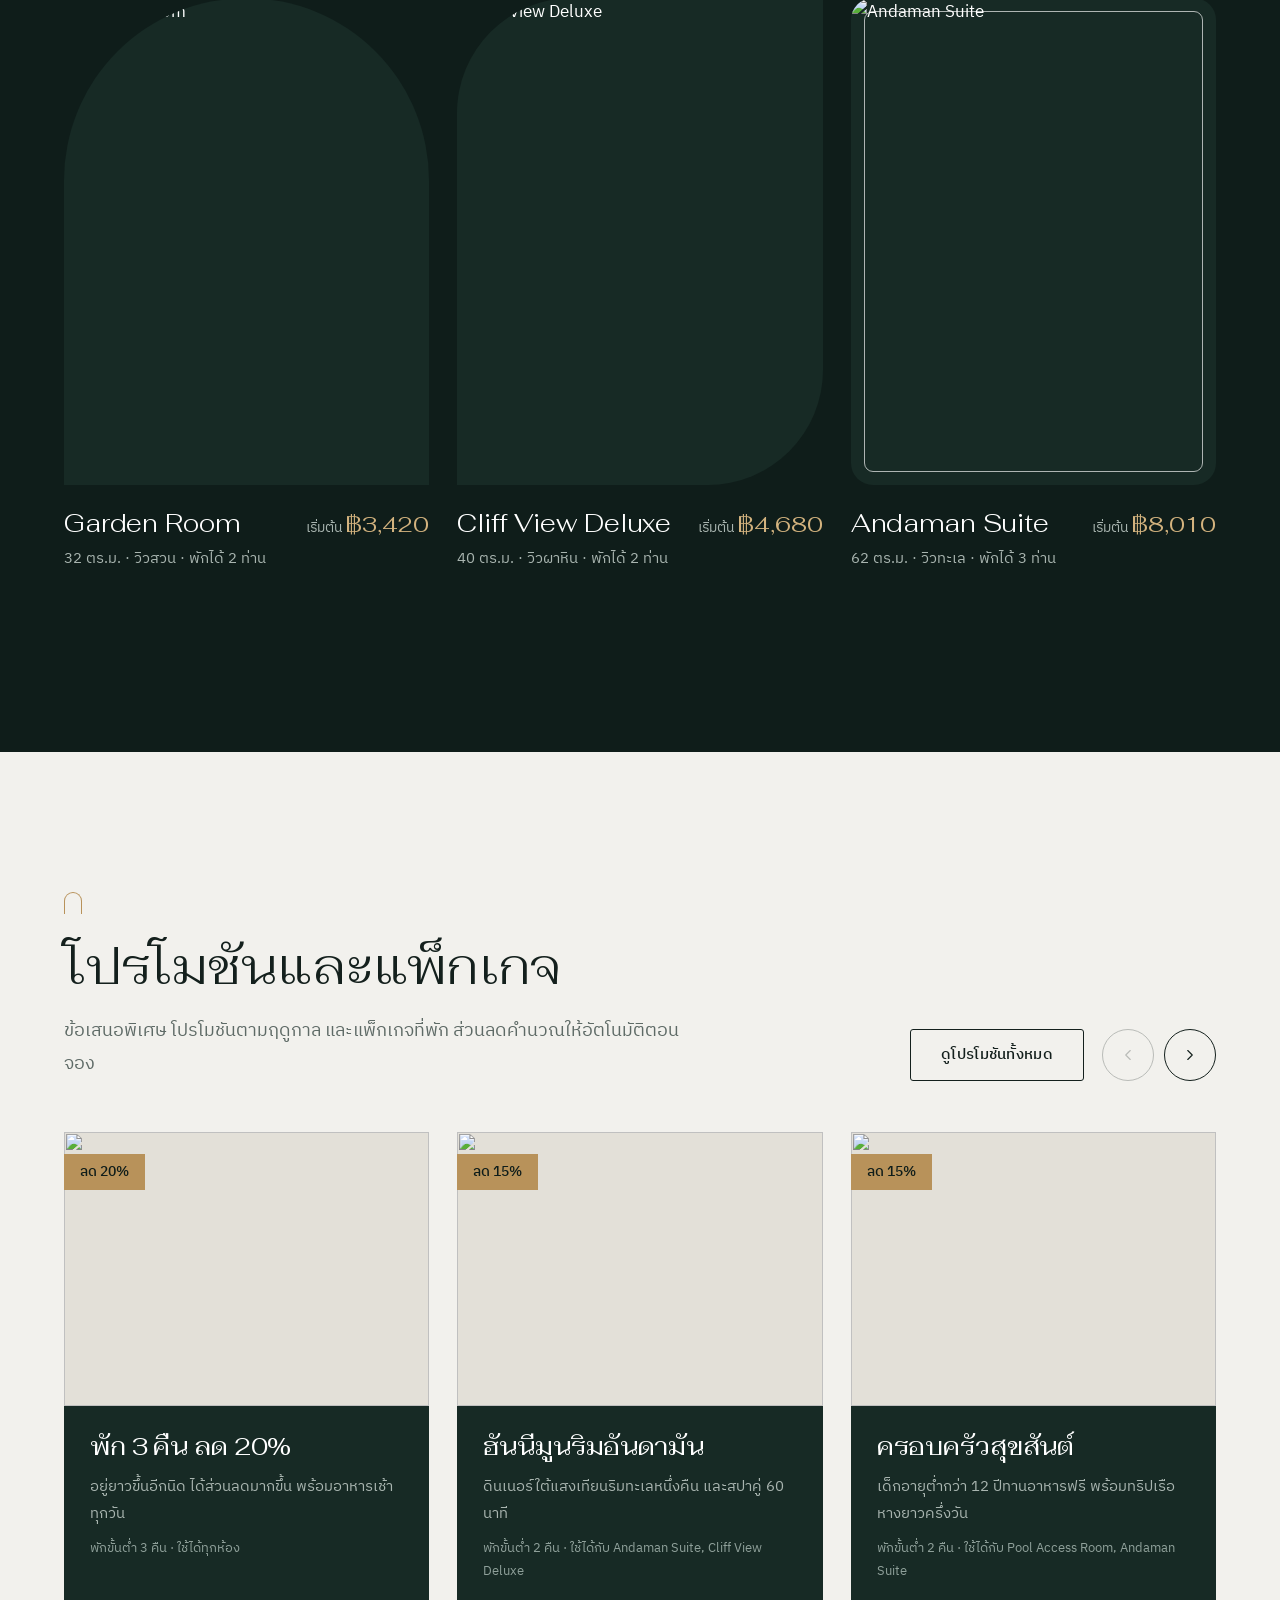
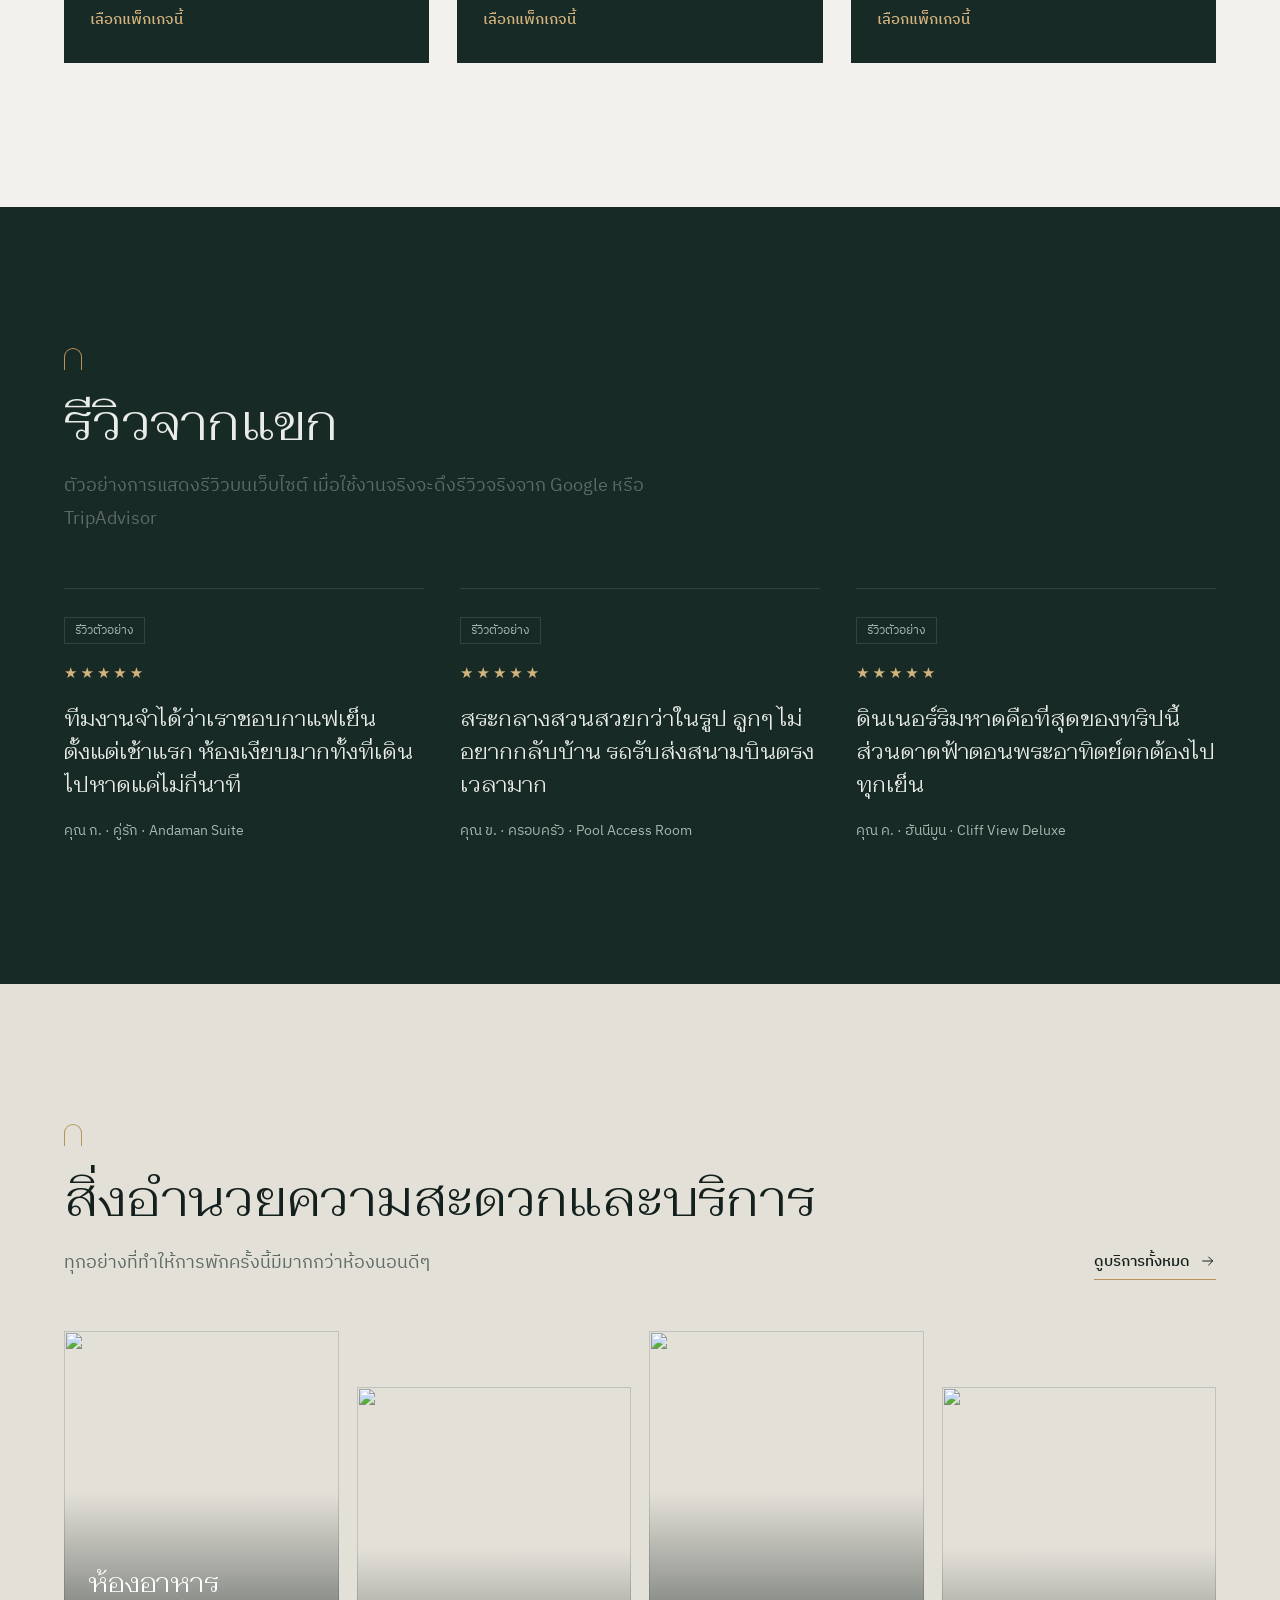
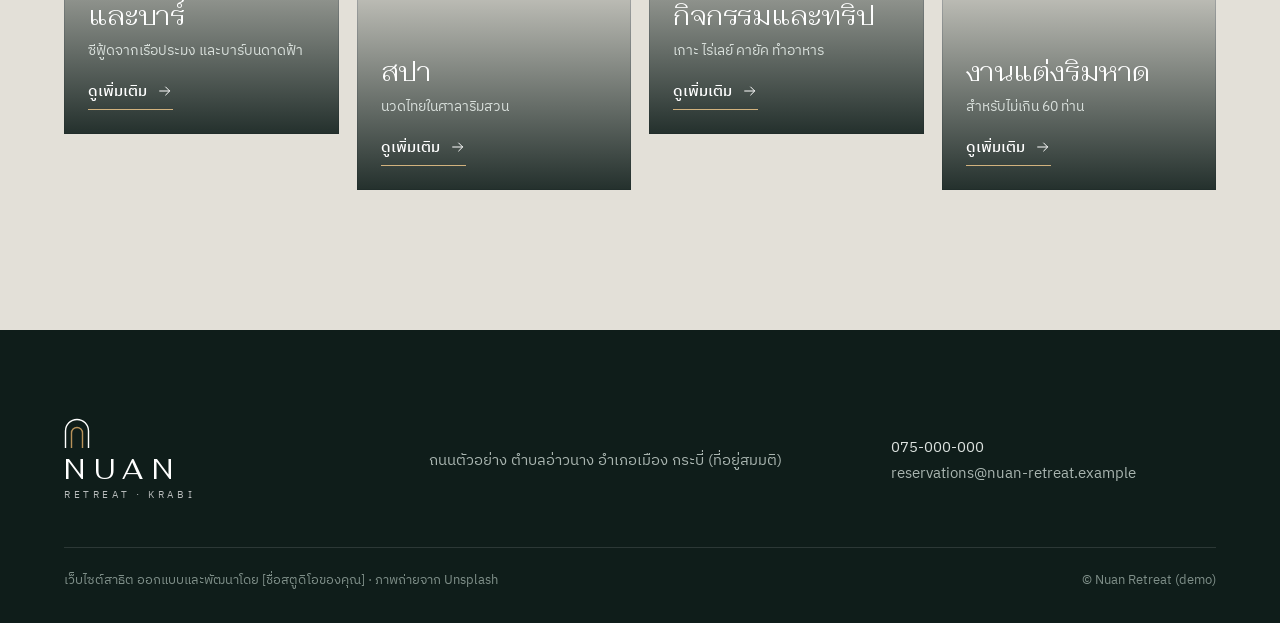
==== commit b46d92a3: "Calmer hero, slim header and footer, mixed image shapes, room photo slider" ====
--- a/index.html
+++ b/index.html
@@ -14,14 +14,15 @@
 .hero{position:relative;height:100svh;min-height:640px;max-height:1040px;background:var(--night);color:#fff;overflow:hidden}
 .slide{position:absolute;inset:0;opacity:0;transition:opacity 1.4s ease;pointer-events:none}
 .slide.on{opacity:1;pointer-events:auto}
-.slide img{position:absolute;inset:0;transform:scale(1.08);transition:transform 8s ease-out}
+.slide img{position:absolute;inset:0;transform:scale(1.06);transition:transform 10s ease-out}
 .slide.on img{transform:scale(1)}
-.hero::after{content:"";position:absolute;inset:0;background:linear-gradient(180deg,#0F1D1Ab3 0%,#0F1D1A00 30%,#0F1D1A00 48%,#0F1D1Af0 100%);pointer-events:none;z-index:1}
+.hero::after{content:"";position:absolute;inset:0;background:linear-gradient(180deg,#0F1D1A80 0%,#0F1D1A00 22%,#0F1D1A00 50%,#0F1D1Ab8 100%),radial-gradient(ellipse 70% 60% at 18% 82%,#0F1D1A73,#0F1D1A00 70%);pointer-events:none;z-index:1}
 .cap{position:absolute;left:0;right:0;bottom:clamp(170px,22vh,230px);z-index:2}
-.cap .k{font-size:14px;letter-spacing:.06em;color:var(--brass2);margin-bottom:16px;display:flex;align-items:center;gap:12px}
-.cap .k::before{content:"";width:34px;height:1px;background:var(--brass2)}
-.cap h1,.cap h2{font-size:clamp(42px,6.4vw,96px);font-weight:300;max-width:15ch;line-height:1.14}
-.cap .acts{display:flex;gap:12px;flex-wrap:wrap;margin-top:32px;justify-content:flex-start}
+.cap h1,.cap h2{font-size:clamp(32px,4.2vw,62px);font-weight:300;max-width:17ch;line-height:1.32;text-shadow:0 2px 30px #0F1D1A59}
+.cap .wrap>*{opacity:0;transform:translateY(22px);transition:opacity 1s ease,transform 1.1s cubic-bezier(.2,.7,.2,1)}
+.slide.on .cap .wrap>*{opacity:1;transform:none}
+.slide.on .cap .wrap>*:nth-child(1){transition-delay:.35s}.slide.on .cap .wrap>*:nth-child(2){transition-delay:.6s}
+.cap .acts{display:flex;gap:12px;flex-wrap:wrap;margin-top:30px;justify-content:flex-start}
 .sctl{position:absolute;z-index:3;right:max(5vw,20px);bottom:clamp(170px,22vh,230px);display:flex;align-items:center;gap:16px;color:#fff}
 .dots{display:flex;gap:6px}
 .dots button{width:40px;height:44px;border:0;background:none;cursor:pointer;padding:0;position:relative}
@@ -144,7 +145,7 @@
 function render(){
   header("home",true);onLang(render);applyText();refill();
   const h=H[L],x=t(),set=(id,v)=>{const e=$("#"+id);if(e)e.textContent=v};
-  $("#slides").innerHTML=h.slides.map((s,i)=>`<div class="slide${i===cur?" on":""}" role="group" aria-roledescription="slide" aria-label="${i+1} / ${h.slides.length}"><img src="${U(s[0],2000)}" alt="" ${i?'loading="lazy"':'fetchpriority="high"'}><div class="cap"><div class="wrap"><p class="k">${s[1]}</p>${i?`<h2>${s[2]}</h2>`:`<h1>${s[2]}</h1>`}<div class="acts"><a class="btn gold" href="book.html">${h.bookA}</a><a class="btn line" href="rooms.html">${h.storyA}</a></div></div></div></div>`).join("");
+  $("#slides").innerHTML=h.slides.map((s,i)=>`<div class="slide${i===cur?" on":""}" role="group" aria-roledescription="slide" aria-label="${i+1} / ${h.slides.length}"><img src="${U(s[0],2000)}" alt="" ${i?'loading="lazy"':'fetchpriority="high"'}><div class="cap"><div class="wrap">${i?`<h2>${s[2]}</h2>`:`<h1>${s[2]}</h1>`}<div class="acts"><a class="btn gold" href="book.html">${h.bookA}</a><a class="btn line" href="rooms.html">${h.storyA}</a></div></div></div></div>`).join("");
   $("#dots").innerHTML=h.slides.map((s,i)=>`<button aria-label="${i+1}"></button>`).join("");
   $("#dots").querySelectorAll("button").forEach((b,i)=>b.onclick=()=>{go(i);auto()});
   $("#sprev").innerHTML='<svg viewBox="0 0 24 24">'+ICON.l+'</svg>';$("#snext").innerHTML='<svg viewBox="0 0 24 24">'+ICON.r+'</svg>';
--- a/common.css
+++ b/common.css
@@ -379,3 +379,65 @@
 @media(max-width:720px){.hl6,.rvw{grid-template-columns:1fr}.tl::before{left:5px}.stop{grid-template-columns:1fr;gap:18px;padding:24px 0 24px 32px}.stop::after{left:5px;top:36px}.stop:nth-child(even) figure{order:0}.stop:nth-child(odd) figure{aspect-ratio:4/3.6}.time{font-size:38px}}
 @media(max-width:480px){.svc{grid-template-columns:1fr}}
 .sel2{width:100%;border:1px solid var(--line);border-radius:var(--r);font:400 16px var(--f-t);padding:0 14px;min-height:50px;background:#fff;color:var(--ink)}
+/* v10: calmer header with motion, staggered menu, mixed image shapes, slim footer */
+.hdr{transition:background .4s,color .4s,border-color .4s,top .3s,transform .45s cubic-bezier(.2,.7,.2,1)}
+.hdr.hide{transform:translateY(-110%)}
+.hdr.over:not(.solid){border-color:transparent}
+.prog{position:absolute;left:0;right:0;bottom:-1px;height:1.5px;background:var(--brass);transform-origin:0 50%;transform:scaleX(0);pointer-events:none}
+.hdr.over:not(.solid) .prog{opacity:0}
+.burger i,.burger i::before,.burger i::after{transition:width .35s ease,transform .35s ease}
+.burger:hover i::after{width:24px}
+.burger:hover i{width:16px}
+.burger span{position:relative}
+.burger span::after{content:"";position:absolute;left:0;right:0;bottom:-3px;height:1px;background:var(--brass);transform:scaleX(0);transform-origin:0 50%;transition:transform .35s ease}
+.burger:hover span::after{transform:scaleX(1)}
+.nr{gap:16px}
+.bookbtn{position:relative;overflow:hidden}
+.bookbtn::after{content:"";position:absolute;inset:0;background:linear-gradient(110deg,#fff0 30%,#ffffff59 50%,#fff0 70%);transform:translateX(-120%);transition:transform .8s ease}
+.bookbtn:hover::after{transform:translateX(120%)}
+/* menu entrance */
+#menu[open] .mcol li{animation:mli .7s cubic-bezier(.2,.7,.2,1) both;animation-delay:calc(var(--i,0)*55ms + 120ms)}
+#menu[open] .mcol:last-child{animation:mfade .8s ease .5s both}
+#menu[open] .mr img{animation:mzoom 1.4s cubic-bezier(.2,.7,.2,1) both}
+@keyframes mli{from{opacity:0;transform:translateY(26px)}to{opacity:1;transform:none}}
+@keyframes mfade{from{opacity:0}to{opacity:1}}
+@keyframes mzoom{from{transform:scale(1.12);opacity:.3}to{transform:none;opacity:1}}
+.mcol a b{transition:letter-spacing .4s ease}
+.mcol a:hover b{letter-spacing:.01em}
+/* slim footer */
+footer{padding:clamp(56px,7vw,88px) 0 30px}
+.fmin{display:grid;grid-template-columns:1fr 1.3fr 1fr;gap:24px 40px;align-items:center}
+.fmin .brand{align-items:flex-start;color:#fff}
+.fmin a{color:#DDE3E0;text-decoration:none}.fmin a:hover{color:var(--brass2)}
+footer .credit{margin-top:44px}
+@media(max-width:720px){.fmin{grid-template-columns:1fr}}
+/* mixed image shapes: arch, leaf, framed window — and they soften on hover */
+:root{--shA:999px 999px 0 0;--shB:clamp(56px,9vw,150px) 0 clamp(56px,9vw,150px) 0;--shC:22px;--shD:0 clamp(56px,9vw,150px) 0 clamp(56px,9vw,150px)}
+figure{transition:border-radius .9s cubic-bezier(.2,.7,.2,1)}
+.frame{outline:1px solid #ffffffa6;outline-offset:-14px}
+/* rooms list */
+.rc:nth-child(3n+2) figure{border-radius:var(--shB)!important}
+.rc:nth-child(3n) figure{border-radius:var(--shC)!important;outline:1px solid #ffffffa6;outline-offset:-14px}
+.rc:hover figure{border-radius:40px!important}
+/* home room carousel */
+.rcard:nth-child(3n+2) figure{border-radius:var(--shB)}
+.rcard:nth-child(3n) figure{border-radius:var(--shC);outline:1px solid #ffffffa6;outline-offset:-14px}
+.rcard:nth-child(4n) figure{border-radius:var(--shD)}
+.rcard:hover figure{border-radius:40px}
+/* cards on inner pages */
+.card3>.xc:nth-child(3n+1) figure{border-radius:var(--shA)}
+.card3>.xc:nth-child(3n+2) figure{border-radius:var(--shB)}
+.card3>.xc:nth-child(3n) figure{border-radius:var(--shC);outline:1px solid #ffffffa6;outline-offset:-14px}
+.card3>.xc:hover figure{border-radius:40px}
+/* features */
+.split.flip>figure{border-radius:var(--shB)}
+.pics figure+figure{border-radius:var(--shC);outline:1px solid #ffffffa6;outline-offset:-12px}
+.split.flip .pics figure:first-child{border-radius:var(--shD)}
+.olist .of:nth-child(even) figure{border-radius:var(--shB)}
+.olist .of:nth-child(3n) figure{border-radius:var(--shC);outline:1px solid #ffffffa6;outline-offset:-14px}
+.stop:nth-child(4n+3) figure{border-radius:var(--shB)}
+.stop:nth-child(4n+2) figure,.stop:nth-child(4n) figure{border-radius:var(--shC)}
+/* images unveil upward as their section scrolls in */
+.rv figure,.rv.xc figure,.rv .pics figure{clip-path:inset(14% 0 0 0);transition:clip-path 1.3s cubic-bezier(.2,.7,.2,1),border-radius .9s cubic-bezier(.2,.7,.2,1)}
+.rv.in figure,.rv.in .pics figure{clip-path:inset(0 0 0 0)}
+@media(prefers-reduced-motion:reduce){.rv figure{clip-path:none!important}.hdr.hide{transform:none}#menu[open] .mcol li,#menu[open] .mr img{animation:none}}
